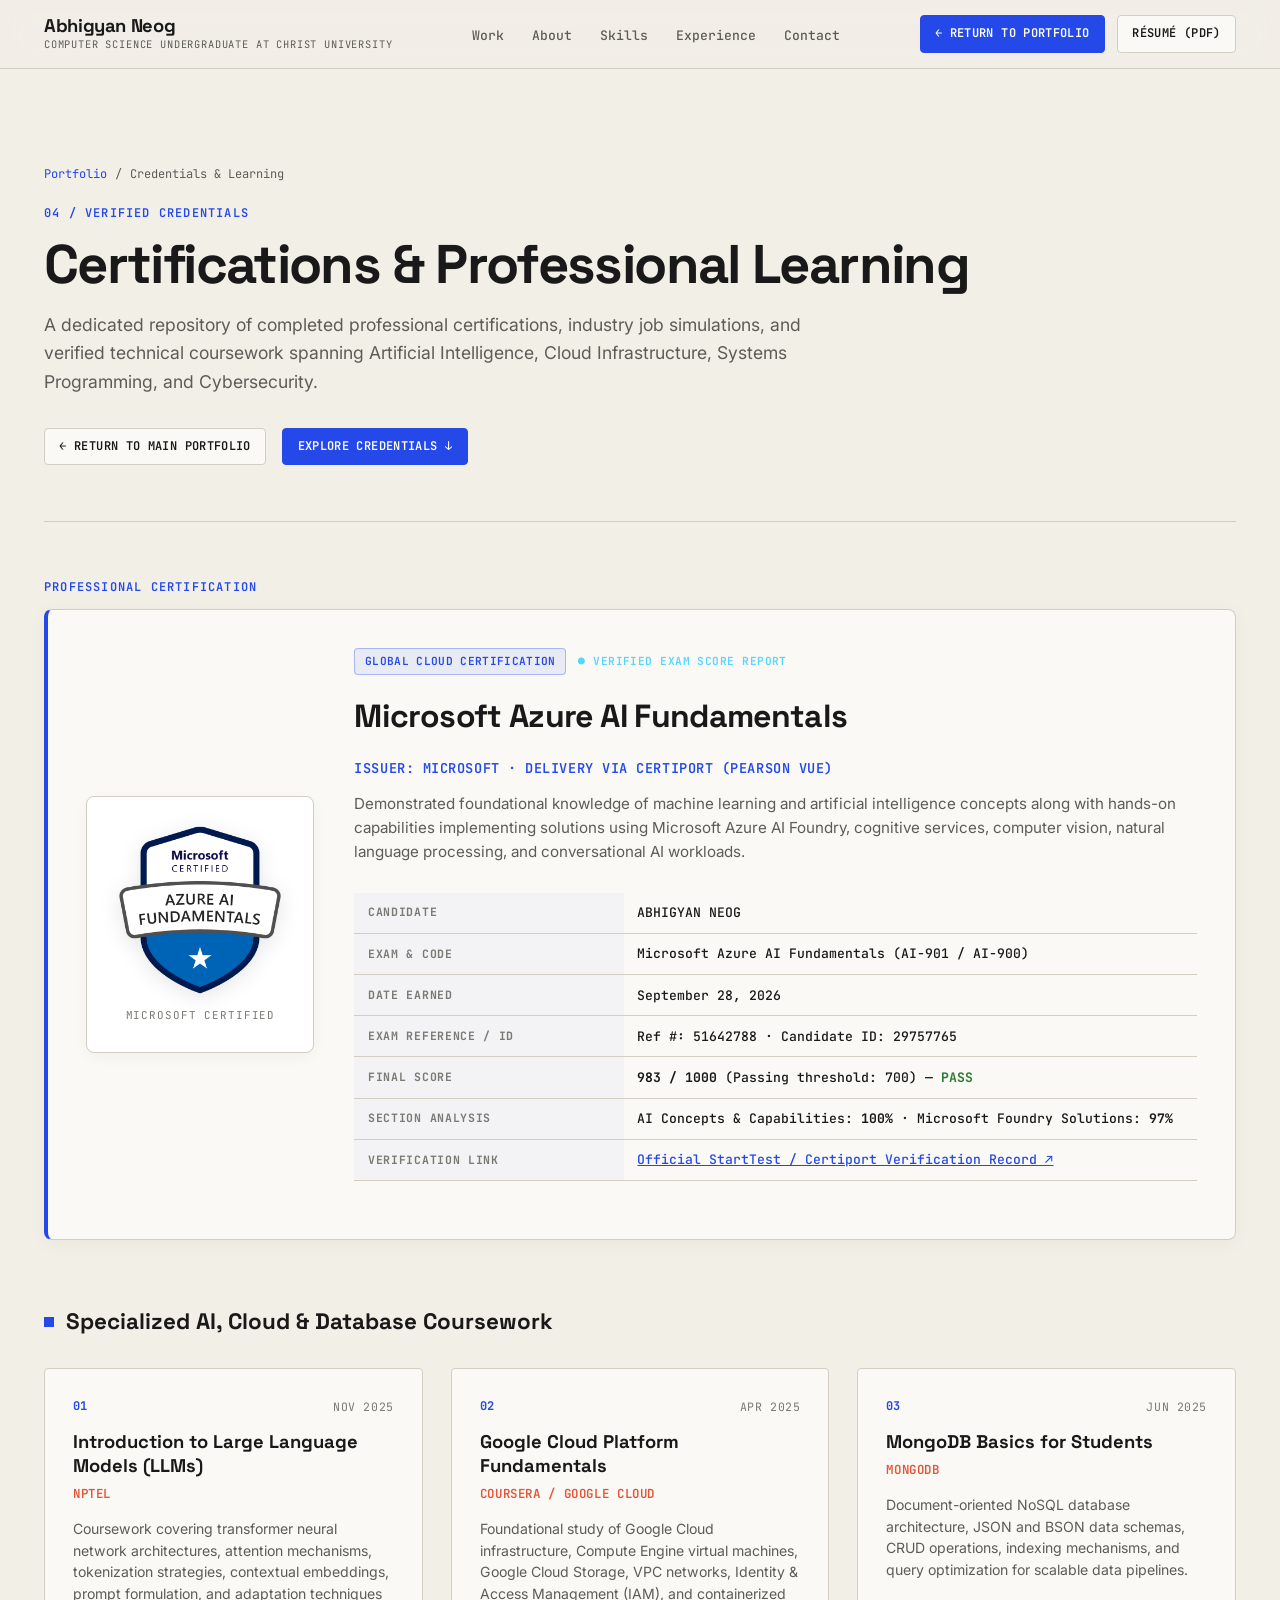
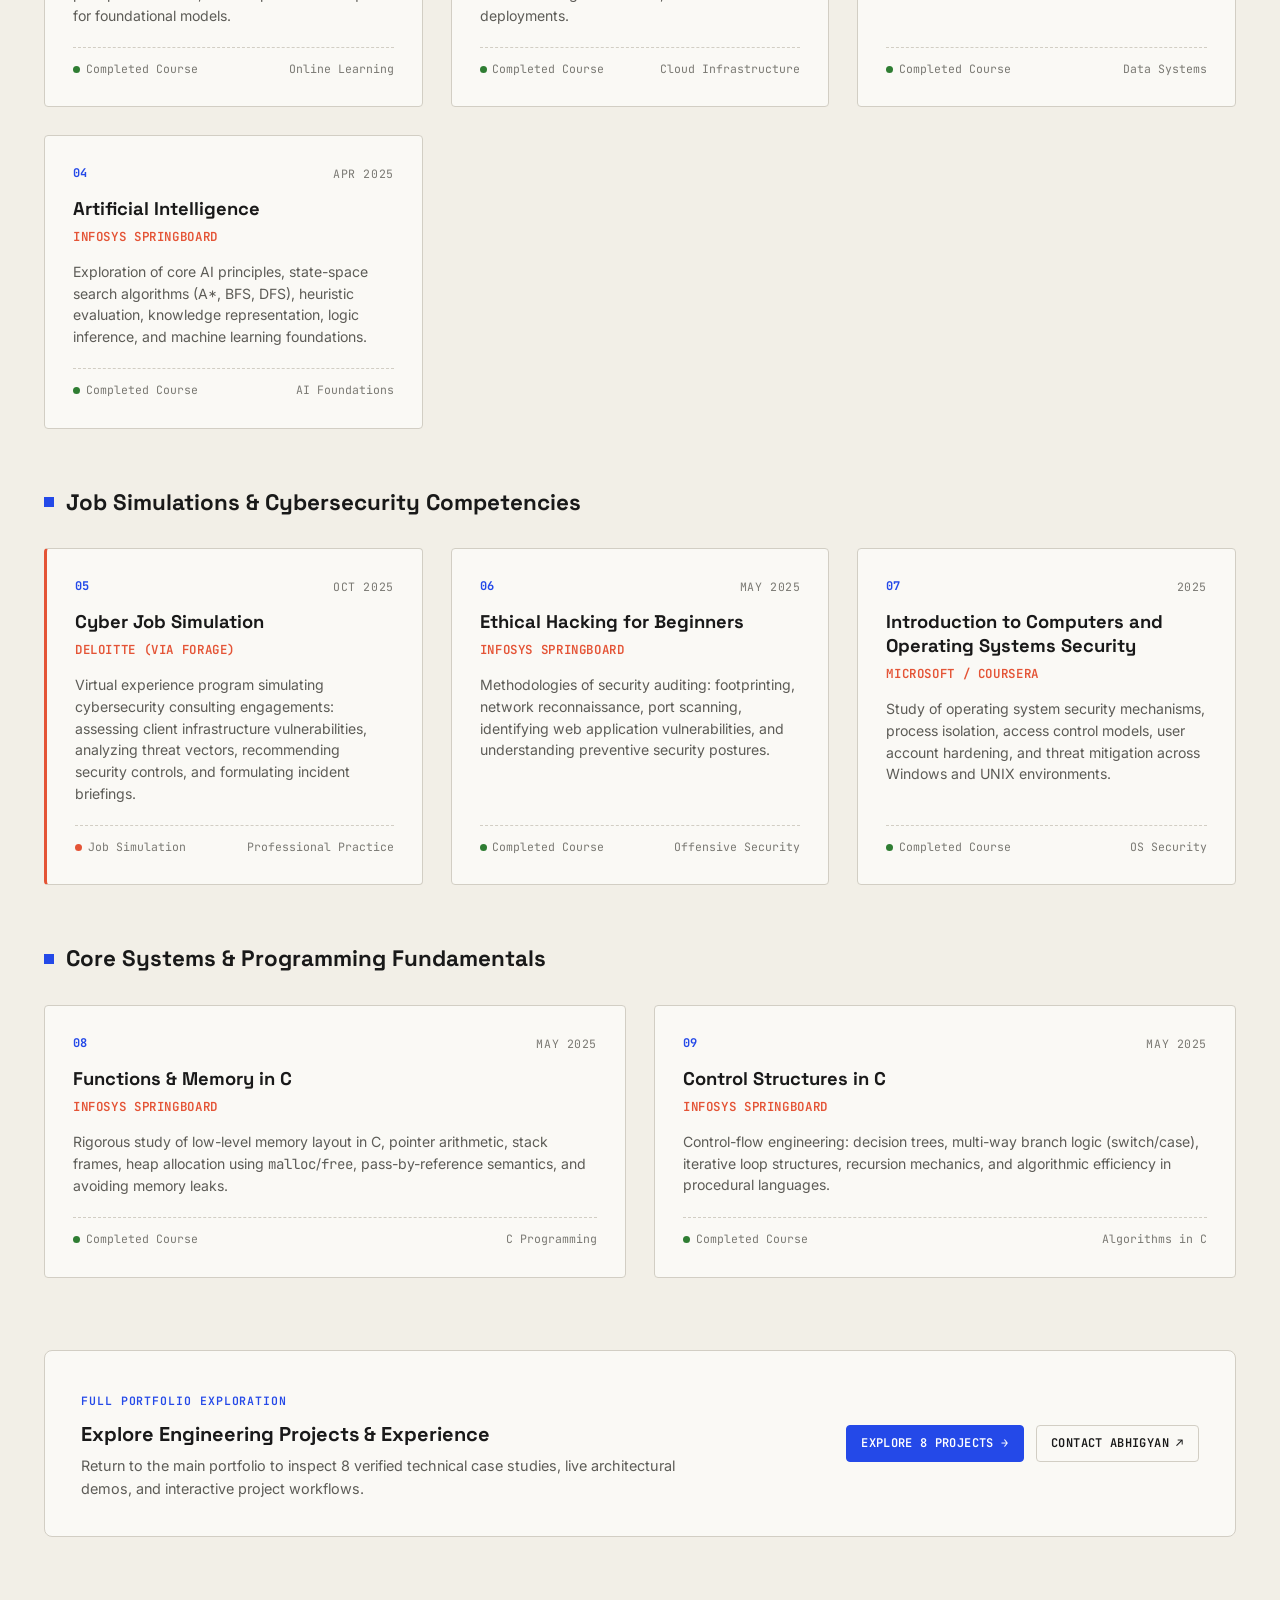
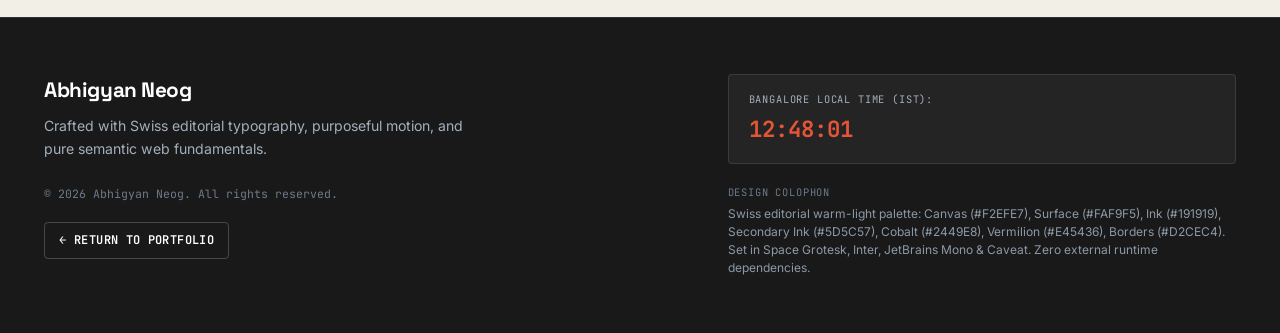
==== certifications.html @ c1cfad61 "feat(phase7): update Experience with Samsung Innovation Campus internship and add dedicated Certific" ====
<!DOCTYPE html>
<html lang="en">

<head>
  <meta charset="UTF-8">
  <meta name="viewport" content="width=device-width, initial-scale=1.0">
  <title>Certifications &amp; Professional Learning — Abhigyan Neog</title>
  <meta name="description"
    content="Verified professional certifications, industry job simulations, and completed technical coursework in AI, Cloud, Systems Programming, and Cybersecurity by Abhigyan Neog.">

  <!-- Favicon -->
  <link rel="icon" type="image/svg+xml"
    href="data:image/svg+xml,%3Csvg xmlns='http://www.w3.org/2000/svg' viewBox='0 0 32 32'%3E%3Crect width='32' height='32' rx='4' fill='%232449E8'/%3E%3Ctext x='16' y='21' font-family='sans-serif' font-size='14' font-weight='700' fill='%23F2EFE7' text-anchor='middle'%3EAN%3C/text%3E%3C/svg%3E">

  <!-- Google Fonts Preconnect -->
  <link rel="preconnect" href="https://fonts.googleapis.com">
  <link rel="preconnect" href="https://fonts.gstatic.com" crossorigin>
  <link
    href="https://fonts.googleapis.com/css2?family=Caveat:wght@500;700&family=Hanken+Grotesk:ital,wght@0,300..900;1,300..900&family=Inter:wght@300;400;500;600;700&family=JetBrains+Mono:wght@400;500;600;700&family=Newsreader:ital,opsz,wght@0,6..72,300..800;1,6..72,300..800&family=Space+Grotesk:wght@400;500;600;700&display=swap"
    rel="stylesheet">

  <!-- Portfolio Stylesheet -->
  <link rel="stylesheet" href="styles.css">

  <style>
    /* Dedicated Certifications Page Custom Swiss Editorial Styles */
    .cert-page-main {
      padding-top: 6rem;
      padding-bottom: 5rem;
    }

    .cert-hero-section {
      padding-bottom: 3.5rem;
      border-bottom: 1px solid var(--border-hairline);
      margin-bottom: 3.5rem;
    }

    .cert-breadcrumb {
      display: flex;
      align-items: center;
      gap: 0.5rem;
      font-family: var(--font-mono);
      font-size: 0.75rem;
      color: var(--color-text-muted);
      margin-bottom: 1.25rem;
    }

    .cert-breadcrumb a {
      color: var(--color-cobalt);
      text-decoration: none;
      transition: color var(--transition-fast);
    }

    .cert-breadcrumb a:hover {
      text-decoration: underline;
    }

    .cert-hero-title {
      font-family: var(--font-display);
      font-size: clamp(2.2rem, 4.5vw, 3.4rem);
      font-weight: 700;
      letter-spacing: -0.03em;
      line-height: 1.1;
      color: var(--color-text-main);
      margin-bottom: 1rem;
    }

    .cert-hero-sub {
      font-size: 1.1rem;
      color: var(--color-text-muted);
      max-width: 780px;
      line-height: 1.6;
      margin-bottom: 2rem;
    }

    .cert-hero-actions {
      display: flex;
      align-items: center;
      gap: 1rem;
      flex-wrap: wrap;
    }

    /* Featured Azure AI Certification Card */
    .cert-featured-card {
      background-color: var(--color-surface);
      border: 1px solid var(--border-strong);
      border-left: 4px solid var(--color-cobalt);
      border-radius: var(--radius-md);
      padding: clamp(1.75rem, 3vw, 2.75rem);
      margin-bottom: 4rem;
      box-shadow: 0 4px 20px rgba(0, 0, 0, 0.04);
      transition: transform var(--transition-smooth), box-shadow var(--transition-smooth);
    }

    .cert-featured-card:hover {
      transform: translateY(-2px);
      box-shadow: 0 10px 30px rgba(36, 73, 232, 0.08);
    }

    .cert-featured-grid {
      display: grid;
      grid-template-columns: auto 1fr;
      gap: 2.5rem;
      align-items: center;
    }

    @media (max-width: 820px) {
      .cert-featured-grid {
        grid-template-columns: 1fr;
        gap: 1.75rem;
        text-align: left;
      }
    }

    .cert-badge-frame {
      display: flex;
      flex-direction: column;
      align-items: center;
      justify-content: center;
      background: #FFFFFF;
      border: 1px solid var(--border-hairline);
      padding: 1.75rem;
      border-radius: var(--radius-md);
      box-shadow: 0 4px 14px rgba(0, 0, 0, 0.04);
    }

    .cert-badge-img {
      width: 170px;
      height: 170px;
      object-fit: contain;
      filter: drop-shadow(0 4px 10px rgba(0, 0, 0, 0.1));
    }

    .cert-badge-caption {
      font-family: var(--font-mono);
      font-size: 0.68rem;
      text-transform: uppercase;
      letter-spacing: 0.08em;
      color: var(--color-text-light);
      margin-top: 0.75rem;
    }

    .cert-featured-body {
      display: flex;
      flex-direction: column;
      gap: 0.75rem;
    }

    .cert-featured-tag-row {
      display: flex;
      align-items: center;
      gap: 0.75rem;
      flex-wrap: wrap;
    }

    .cert-featured-title {
      font-family: var(--font-display);
      font-size: clamp(1.5rem, 2.5vw, 2.1rem);
      font-weight: 700;
      color: var(--color-text-main);
      letter-spacing: -0.02em;
      margin: 0.25rem 0;
    }

    .cert-featured-issuer {
      font-family: var(--font-mono);
      font-size: 0.85rem;
      color: var(--color-cobalt);
      font-weight: 600;
      text-transform: uppercase;
      letter-spacing: 0.04em;
    }

    .cert-featured-desc {
      font-size: 0.95rem;
      color: var(--color-text-muted);
      line-height: 1.6;
    }

    .cert-metrics-table {
      width: 100%;
      border-collapse: collapse;
      margin-top: 1rem;
      margin-bottom: 1.25rem;
      font-size: 0.82rem;
    }

    .cert-metrics-table th,
    .cert-metrics-table td {
      padding: 0.6rem 0.85rem;
      text-align: left;
      border-bottom: 1px solid var(--border-hairline);
    }

    .cert-metrics-table th {
      font-family: var(--font-mono);
      font-size: 0.72rem;
      text-transform: uppercase;
      letter-spacing: 0.06em;
      color: var(--color-text-light);
      background: rgba(36, 73, 232, 0.03);
      width: 32%;
    }

    .cert-metrics-table td {
      font-family: var(--font-mono);
      color: var(--color-text-main);
      font-weight: 500;
    }

    /* Course Cards Grid */
    .cert-category-heading {
      margin-top: 3.5rem;
      margin-bottom: 1.75rem;
    }

    .cert-cat-title {
      font-family: var(--font-display);
      font-size: 1.4rem;
      font-weight: 700;
      color: var(--color-text-main);
      display: flex;
      align-items: center;
      gap: 0.75rem;
    }

    .cert-cat-title::before {
      content: '';
      display: inline-block;
      width: 10px;
      height: 10px;
      background: var(--color-cobalt);
    }

    .cert-cards-grid {
      display: grid;
      grid-template-columns: repeat(auto-fit, minmax(320px, 1fr));
      gap: 1.75rem;
    }

    .cert-item-card {
      background-color: var(--color-surface);
      border: 1px solid var(--border-hairline);
      border-radius: var(--radius-sm);
      padding: 1.75rem;
      display: flex;
      flex-direction: column;
      justify-content: space-between;
      transition: transform var(--transition-fast), border-color var(--transition-fast), box-shadow var(--transition-fast);
    }

    .cert-item-card:hover {
      transform: translateY(-2px);
      border-color: var(--border-strong);
      box-shadow: 0 6px 18px rgba(0, 0, 0, 0.05);
    }

    .cert-item-meta {
      display: flex;
      align-items: center;
      justify-content: space-between;
      margin-bottom: 0.85rem;
    }

    .cert-item-num {
      font-family: var(--font-mono);
      font-size: 0.75rem;
      font-weight: 700;
      color: var(--color-cobalt);
    }

    .cert-item-date {
      font-family: var(--font-mono);
      font-size: 0.72rem;
      color: var(--color-text-light);
      text-transform: uppercase;
      letter-spacing: 0.05em;
    }

    .cert-item-title {
      font-family: var(--font-display);
      font-size: 1.15rem;
      font-weight: 700;
      color: var(--color-text-main);
      line-height: 1.3;
      margin-bottom: 0.4rem;
    }

    .cert-item-issuer {
      font-family: var(--font-mono);
      font-size: 0.78rem;
      color: var(--color-vermilion);
      font-weight: 600;
      text-transform: uppercase;
      letter-spacing: 0.05em;
      margin-bottom: 0.85rem;
    }

    .cert-item-desc {
      font-size: 0.88rem;
      color: var(--color-text-muted);
      line-height: 1.55;
      margin-bottom: 1.25rem;
    }

    .cert-item-footer {
      border-top: 1px dashed var(--border-hairline);
      padding-top: 0.75rem;
      display: flex;
      align-items: center;
      justify-content: space-between;
      font-family: var(--font-mono);
      font-size: 0.72rem;
      color: var(--color-text-light);
    }

    .cert-status-dot {
      display: inline-block;
      width: 7px;
      height: 7px;
      border-radius: 50%;
      background-color: #2E7D32;
      margin-right: 0.35rem;
    }

    .cert-return-banner {
      background-color: var(--color-surface);
      border: 1px solid var(--border-strong);
      padding: 2.25rem;
      margin-top: 4.5rem;
      border-radius: var(--radius-md);
      display: flex;
      align-items: center;
      justify-content: space-between;
      flex-wrap: wrap;
      gap: 1.5rem;
    }
  </style>
</head>

<body>
  <!-- Header -->
  <header class="site-header" id="header">
    <div class="header-inner container">
      <a href="index.html#hero" class="brandmark magnetic-target" aria-label="Abhigyan Neog Home">
        <span class="brand-name">Abhigyan Neog</span>
        <span class="brand-role">Computer Science undergraduate at CHRIST University</span>
      </a>

      <!-- Desktop Nav -->
      <nav class="main-nav" id="main-nav" aria-label="Certifications Navigation">
        <ul class="nav-list">
          <li><a href="index.html#projects" class="nav-link magnetic-target">Work</a></li>
          <li><a href="index.html#about" class="nav-link magnetic-target">About</a></li>
          <li><a href="index.html#skills" class="nav-link magnetic-target">Skills</a></li>
          <li><a href="index.html#experience" class="nav-link magnetic-target">Experience</a></li>
          <li><a href="index.html#contact" class="nav-link magnetic-target">Contact</a></li>
        </ul>
      </nav>

      <!-- Action Buttons -->
      <div class="header-actions">
        <a href="index.html" class="btn btn-primary btn-sm magnetic-target">
          ← Return to Portfolio
        </a>
        <a href="assets/resume/Abhigyan_Neog_Resume.pdf" class="btn btn-secondary btn-sm magnetic-target"
          download="Abhigyan_Neog_Resume.pdf" target="_blank" rel="noopener noreferrer">
          Résumé (PDF)
        </a>
        <button class="mobile-toggle" id="mobile-toggle" aria-expanded="false" aria-controls="mobile-menu"
          aria-label="Toggle navigation menu">
          <span class="hamburger-bar"></span>
          <span class="hamburger-bar"></span>
        </button>
      </div>
    </div>
  </header>

  <!-- Mobile Drawer Menu -->
  <div class="mobile-menu" id="mobile-menu" aria-hidden="true">
    <div class="mobile-menu-inner">
      <ul class="mobile-nav-list">
        <li><a href="index.html#projects" class="mobile-link">Work</a></li>
        <li><a href="index.html#about" class="mobile-link">About</a></li>
        <li><a href="index.html#skills" class="mobile-link">Skills</a></li>
        <li><a href="index.html#experience" class="mobile-link">Experience</a></li>
        <li><a href="index.html#contact" class="mobile-link">Contact</a></li>
      </ul>
      <div class="mobile-menu-footer">
        <a href="index.html" class="btn btn-secondary btn-block" style="margin-bottom: 0.75rem;">← Return to Main Portfolio</a>
        <a href="assets/resume/Abhigyan_Neog_Resume.pdf" class="btn btn-primary btn-block"
          download="Abhigyan_Neog_Resume.pdf">Download Résumé</a>
      </div>
    </div>
  </div>

  <main id="main-content" class="cert-page-main">
    <div class="container">

      <!-- Breadcrumb & Page Heading -->
      <div class="cert-hero-section">
        <div class="cert-breadcrumb">
          <a href="index.html">Portfolio</a>
          <span>/</span>
          <span>Credentials &amp; Learning</span>
        </div>

        <div class="section-num-tag" style="margin-bottom: 0.75rem;">04 / VERIFIED CREDENTIALS</div>
        <h1 class="cert-hero-title">Certifications &amp; Professional Learning</h1>
        <p class="cert-hero-sub">
          A dedicated repository of completed professional certifications, industry job simulations, and verified
          technical coursework spanning Artificial Intelligence, Cloud Infrastructure, Systems Programming, and Cybersecurity.
        </p>

        <div class="cert-hero-actions">
          <a href="index.html" class="btn btn-secondary btn-sm magnetic-target">
            <span>← Return to Main Portfolio</span>
          </a>
          <a href="#professional-certifications" class="btn btn-primary btn-sm magnetic-target">
            <span>Explore Credentials ↓</span>
          </a>
        </div>
      </div>

      <!-- FEATURED: Microsoft Azure AI Fundamentals -->
      <section id="professional-certifications">
        <div class="section-num-tag" style="margin-bottom: 0.75rem;">PROFESSIONAL CERTIFICATION</div>
        <div class="cert-featured-card">
          <div class="cert-featured-grid">
            <div class="cert-badge-frame">
              <img src="assets/images/ms_azure_badge.png"
                alt="Microsoft Certified: Azure AI Fundamentals official certification badge"
                class="cert-badge-img" />
              <span class="cert-badge-caption">Microsoft Certified</span>
            </div>

            <div class="cert-featured-body">
              <div class="cert-featured-tag-row">
                <span class="project-badge badge-cobalt">GLOBAL CLOUD CERTIFICATION</span>
                <span class="project-status status-verified">● VERIFIED EXAM SCORE REPORT</span>
              </div>

              <h2 class="cert-featured-title">Microsoft Azure AI Fundamentals</h2>
              <div class="cert-featured-issuer">Issuer: Microsoft · Delivery via Certiport (Pearson VUE)</div>

              <p class="cert-featured-desc">
                Demonstrated foundational knowledge of machine learning and artificial intelligence concepts along with
                hands-on capabilities implementing solutions using Microsoft Azure AI Foundry, cognitive services, computer vision,
                natural language processing, and conversational AI workloads.
              </p>

              <table class="cert-metrics-table">
                <tbody>
                  <tr>
                    <th>Candidate</th>
                    <td>ABHIGYAN NEOG</td>
                  </tr>
                  <tr>
                    <th>Exam &amp; Code</th>
                    <td>Microsoft Azure AI Fundamentals (AI-901 / AI-900)</td>
                  </tr>
                  <tr>
                    <th>Date Earned</th>
                    <td>September 28, 2026</td>
                  </tr>
                  <tr>
                    <th>Exam Reference / ID</th>
                    <td>Ref #: 51642788 · Candidate ID: 29757765</td>
                  </tr>
                  <tr>
                    <th>Final Score</th>
                    <td><strong>983 / 1000</strong> (Passing threshold: 700) — <span style="color: #2E7D32; font-weight: 700;">PASS</span></td>
                  </tr>
                  <tr>
                    <th>Section Analysis</th>
                    <td>AI Concepts &amp; Capabilities: <strong>100%</strong> · Microsoft Foundry Solutions: <strong>97%</strong></td>
                  </tr>
                  <tr>
                    <th>Verification Link</th>
                    <td>
                      <a href="https://www.starttest.com/ITDVersions/24.2.0.0/ITDStart.aspx?SVC=eac7aa93-7b41-41b6-bbcd-73a47b834284&programid=208&Json=1"
                        target="_blank" rel="noopener noreferrer" style="color: var(--color-cobalt); text-decoration: underline;">
                        Official StartTest / Certiport Verification Record ↗
                      </a>
                    </td>
                  </tr>
                </tbody>
              </table>
            </div>
          </div>
        </div>
      </section>

      <!-- SECTION 2: SPECIALIZED COURSES & ADVANCED LEARNING -->
      <section id="specialized-courses">
        <div class="cert-category-heading">
          <h3 class="cert-cat-title">Specialized AI, Cloud &amp; Database Coursework</h3>
        </div>

        <div class="cert-cards-grid">
          <!-- 1. NPTEL LLMs -->
          <div class="cert-item-card">
            <div>
              <div class="cert-item-meta">
                <span class="cert-item-num">01</span>
                <span class="cert-item-date">NOV 2025</span>
              </div>
              <h4 class="cert-item-title">Introduction to Large Language Models (LLMs)</h4>
              <div class="cert-item-issuer">NPTEL</div>
              <p class="cert-item-desc">
                Coursework covering transformer neural network architectures, attention mechanisms, tokenization strategies,
                contextual embeddings, prompt formulation, and adaptation techniques for foundational models.
              </p>
            </div>
            <div class="cert-item-footer">
              <span><span class="cert-status-dot"></span>Completed Course</span>
              <span>Online Learning</span>
            </div>
          </div>

          <!-- 2. Google Cloud Platform Fundamentals -->
          <div class="cert-item-card">
            <div>
              <div class="cert-item-meta">
                <span class="cert-item-num">02</span>
                <span class="cert-item-date">APR 2025</span>
              </div>
              <h4 class="cert-item-title">Google Cloud Platform Fundamentals</h4>
              <div class="cert-item-issuer">Coursera / Google Cloud</div>
              <p class="cert-item-desc">
                Foundational study of Google Cloud infrastructure, Compute Engine virtual machines, Google Cloud Storage,
                VPC networks, Identity &amp; Access Management (IAM), and containerized deployments.
              </p>
            </div>
            <div class="cert-item-footer">
              <span><span class="cert-status-dot"></span>Completed Course</span>
              <span>Cloud Infrastructure</span>
            </div>
          </div>

          <!-- 3. MongoDB Basics for Students -->
          <div class="cert-item-card">
            <div>
              <div class="cert-item-meta">
                <span class="cert-item-num">03</span>
                <span class="cert-item-date">JUN 2025</span>
              </div>
              <h4 class="cert-item-title">MongoDB Basics for Students</h4>
              <div class="cert-item-issuer">MongoDB</div>
              <p class="cert-item-desc">
                Document-oriented NoSQL database architecture, JSON and BSON data schemas, CRUD operations, indexing
                mechanisms, and query optimization for scalable data pipelines.
              </p>
            </div>
            <div class="cert-item-footer">
              <span><span class="cert-status-dot"></span>Completed Course</span>
              <span>Data Systems</span>
            </div>
          </div>

          <!-- 4. Artificial Intelligence -->
          <div class="cert-item-card">
            <div>
              <div class="cert-item-meta">
                <span class="cert-item-num">04</span>
                <span class="cert-item-date">APR 2025</span>
              </div>
              <h4 class="cert-item-title">Artificial Intelligence</h4>
              <div class="cert-item-issuer">Infosys Springboard</div>
              <p class="cert-item-desc">
                Exploration of core AI principles, state-space search algorithms (A*, BFS, DFS), heuristic evaluation,
                knowledge representation, logic inference, and machine learning foundations.
              </p>
            </div>
            <div class="cert-item-footer">
              <span><span class="cert-status-dot"></span>Completed Course</span>
              <span>AI Foundations</span>
            </div>
          </div>
        </div>
      </section>

      <!-- SECTION 3: JOB SIMULATIONS & CYBERSECURITY -->
      <section id="security-simulations">
        <div class="cert-category-heading">
          <h3 class="cert-cat-title">Job Simulations &amp; Cybersecurity Competencies</h3>
        </div>

        <div class="cert-cards-grid">
          <!-- 5. Deloitte Cyber Job Simulation -->
          <div class="cert-item-card" style="border-left: 3px solid var(--color-vermilion);">
            <div>
              <div class="cert-item-meta">
                <span class="cert-item-num">05</span>
                <span class="cert-item-date">OCT 2025</span>
              </div>
              <h4 class="cert-item-title">Cyber Job Simulation</h4>
              <div class="cert-item-issuer">Deloitte (via Forage)</div>
              <p class="cert-item-desc">
                Virtual experience program simulating cybersecurity consulting engagements: assessing client infrastructure
                vulnerabilities, analyzing threat vectors, recommending security controls, and formulating incident briefings.
              </p>
            </div>
            <div class="cert-item-footer">
              <span><span class="cert-status-dot" style="background-color: var(--color-vermilion);"></span>Job Simulation</span>
              <span>Professional Practice</span>
            </div>
          </div>

          <!-- 6. Ethical Hacking for Beginners -->
          <div class="cert-item-card">
            <div>
              <div class="cert-item-meta">
                <span class="cert-item-num">06</span>
                <span class="cert-item-date">MAY 2025</span>
              </div>
              <h4 class="cert-item-title">Ethical Hacking for Beginners</h4>
              <div class="cert-item-issuer">Infosys Springboard</div>
              <p class="cert-item-desc">
                Methodologies of security auditing: footprinting, network reconnaissance, port scanning, identifying web
                application vulnerabilities, and understanding preventive security postures.
              </p>
            </div>
            <div class="cert-item-footer">
              <span><span class="cert-status-dot"></span>Completed Course</span>
              <span>Offensive Security</span>
            </div>
          </div>

          <!-- 7. Introduction to Computers and OS Security -->
          <div class="cert-item-card">
            <div>
              <div class="cert-item-meta">
                <span class="cert-item-num">07</span>
                <span class="cert-item-date">2025</span>
              </div>
              <h4 class="cert-item-title">Introduction to Computers and Operating Systems Security</h4>
              <div class="cert-item-issuer">Microsoft / Coursera</div>
              <p class="cert-item-desc">
                Study of operating system security mechanisms, process isolation, access control models, user account
                hardening, and threat mitigation across Windows and UNIX environments.
              </p>
            </div>
            <div class="cert-item-footer">
              <span><span class="cert-status-dot"></span>Completed Course</span>
              <span>OS Security</span>
            </div>
          </div>
        </div>
      </section>

      <!-- SECTION 4: CORE PROGRAMMING & COMPUTER SCIENCE -->
      <section id="programming-languages">
        <div class="cert-category-heading">
          <h3 class="cert-cat-title">Core Systems &amp; Programming Fundamentals</h3>
        </div>

        <div class="cert-cards-grid">
          <!-- 8. Functions & Memory in C -->
          <div class="cert-item-card">
            <div>
              <div class="cert-item-meta">
                <span class="cert-item-num">08</span>
                <span class="cert-item-date">MAY 2025</span>
              </div>
              <h4 class="cert-item-title">Functions &amp; Memory in C</h4>
              <div class="cert-item-issuer">Infosys Springboard</div>
              <p class="cert-item-desc">
                Rigorous study of low-level memory layout in C, pointer arithmetic, stack frames, heap allocation
                using <code>malloc</code>/<code>free</code>, pass-by-reference semantics, and avoiding memory leaks.
              </p>
            </div>
            <div class="cert-item-footer">
              <span><span class="cert-status-dot"></span>Completed Course</span>
              <span>C Programming</span>
            </div>
          </div>

          <!-- 9. Control Structures in C -->
          <div class="cert-item-card">
            <div>
              <div class="cert-item-meta">
                <span class="cert-item-num">09</span>
                <span class="cert-item-date">MAY 2025</span>
              </div>
              <h4 class="cert-item-title">Control Structures in C</h4>
              <div class="cert-item-issuer">Infosys Springboard</div>
              <p class="cert-item-desc">
                Control-flow engineering: decision trees, multi-way branch logic (switch/case), iterative loop structures,
                recursion mechanics, and algorithmic efficiency in procedural languages.
              </p>
            </div>
            <div class="cert-item-footer">
              <span><span class="cert-status-dot"></span>Completed Course</span>
              <span>Algorithms in C</span>
            </div>
          </div>
        </div>
      </section>

      <!-- Return to Main Portfolio Banner -->
      <div class="cert-return-banner">
        <div>
          <span style="font-family: var(--font-mono); font-size: 0.72rem; letter-spacing: 0.08em; text-transform: uppercase; color: var(--color-cobalt); font-weight: 600;">Full Portfolio Exploration</span>
          <h3 style="font-family: var(--font-display); font-size: 1.25rem; font-weight: 700; margin: 0.35rem 0 0.25rem; color: var(--color-text-main);">
            Explore Engineering Projects &amp; Experience
          </h3>
          <p style="font-size: 0.9rem; color: var(--color-text-muted); margin: 0; max-width: 620px;">
            Return to the main portfolio to inspect 8 verified technical case studies, live architectural demos, and interactive project workflows.
          </p>
        </div>
        <div style="display: flex; gap: 0.75rem; flex-wrap: wrap;">
          <a href="index.html#projects" class="btn btn-primary btn-sm magnetic-target">
            Explore 8 Projects →
          </a>
          <a href="index.html#contact" class="btn btn-secondary btn-sm magnetic-target">
            Contact Abhigyan ↗
          </a>
        </div>
      </div>

    </div>
  </main>

  <!-- Editorial Footer -->
  <footer class="site-footer">
    <div class="container footer-inner">
      <div class="footer-col-brand">
        <span class="footer-name">Abhigyan Neog</span>
        <p class="footer-tagline">Crafted with Swiss editorial typography, purposeful motion, and pure semantic web fundamentals.</p>
        <span class="footer-copy">© 2026 Abhigyan Neog. All rights reserved.</span>
        <div class="footer-actions-row" style="margin-top: 1rem;">
          <a href="index.html" class="btn btn-secondary btn-sm" style="color: #FFFFFF; border-color: rgba(255,255,255,0.2); background: transparent;">
            ← Return to Portfolio
          </a>
        </div>
      </div>

      <div class="footer-col-telemetry">
        <div class="clock-wrap">
          <span class="clock-label">BANGALORE LOCAL TIME (IST):</span>
          <span class="clock-val" id="live-bangalore-clock">--:--:--</span>
        </div>
        <div class="colophon-wrap">
          <span class="colophon-title">DESIGN COLOPHON</span>
          <p class="colophon-text">Swiss editorial warm-light palette: Canvas (#F2EFE7), Surface (#FAF9F5), Ink
            (#191919), Secondary Ink (#5D5C57), Cobalt (#2449E8), Vermilion (#E45436), Borders (#D2CEC4). Set in Space
            Grotesk, Inter, JetBrains Mono &amp; Caveat. Zero external runtime dependencies.</p>
        </div>
      </div>
    </div>
  </footer>

  <script>
    // Header shadow on scroll
    const header = document.getElementById('header');
    window.addEventListener('scroll', () => {
      if (window.scrollY > 20) {
        header.classList.add('scrolled');
      } else {
        header.classList.remove('scrolled');
      }
    }, { passive: true });

    // Mobile menu toggle
    const mobileToggle = document.getElementById('mobile-toggle');
    const mobileMenu = document.getElementById('mobile-menu');
    if (mobileToggle && mobileMenu) {
      mobileToggle.addEventListener('click', () => {
        const expanded = mobileToggle.getAttribute('aria-expanded') === 'true';
        mobileToggle.setAttribute('aria-expanded', String(!expanded));
        mobileMenu.classList.toggle('active');
        mobileMenu.setAttribute('aria-hidden', String(expanded));
        document.body.style.overflow = expanded ? '' : 'hidden';
      });

      mobileMenu.querySelectorAll('.mobile-link').forEach(link => {
        link.addEventListener('click', () => {
          mobileToggle.setAttribute('aria-expanded', 'false');
          mobileMenu.classList.remove('active');
          mobileMenu.setAttribute('aria-hidden', 'true');
          document.body.style.overflow = '';
        });
      });
    }

    // Live Bangalore Clock
    function updateBangaloreClock() {
      const clockEl = document.getElementById('live-bangalore-clock');
      if (!clockEl) return;
      try {
        const now = new Date();
        const options = { timeZone: 'Asia/Kolkata', hour: '2-digit', minute: '2-digit', second: '2-digit', hour12: false };
        clockEl.textContent = new Intl.DateTimeFormat([], options).format(now);
      } catch {
        clockEl.textContent = '--:--:--';
      }
    }
    updateBangaloreClock();
    setInterval(updateBangaloreClock, 1000);
  </script>
</body>

</html>
---- styles.css ----
/* ==========================================================================
   ABHIGYAN NEOG — EDITORIAL PORTFOLIO STYLESHEET
   Aesthetic: Experimental Motion Meets Premium Light Editorial Product Studio
   Colors: Warm Ivory (#0B1020), Deep Charcoal (#202A35), Electric Cobalt (#4169FF),
           Coral (#FF765B), Citrus Green (#55D6FF).
   Fonts: Space Grotesk (Headings) + Inter (Body) + JetBrains Mono (Code/Meta)
   ========================================================================== */

/* --------------------------------------------------------------------------
   1. CSS CUSTOM PROPERTIES / DESIGN SYSTEM TOKENS
   -------------------------------------------------------------------------- */
:root {
  /* Swiss Editorial Warm-Light Design System (Phase 15.3 Default & Sole Experience) */
  --color-bg: #F2EFE7;            /* Main background - Warm paper canvas */
  --color-surface: #FAF9F5;       /* Content surface - Cards & containers */
  --color-surface-pure: #FFFFFF;  /* Elevated crisp white */
  --color-surface-elevated: #FAF9F5; /* Header & drawer elevated surface */
  --color-text-main: #191919;     /* Deep Ink - High-contrast editorial display */
  --color-text-muted: #5D5C57;    /* Slate/Muted Ink - Refined readable body */
  --color-text-light: #7A7973;    /* Subtle metadata & tags */
  
  /* Brand Accents */
  --color-cobalt: #2449E8;        /* Restrained Cobalt interactive accent */
  --color-cobalt-hover: #1A37B8;  /* Deep Cobalt hover state */
  --color-cobalt-subtle: rgba(36, 73, 232, 0.08);
  --color-cobalt-glow: rgba(36, 73, 232, 0.22);
  --color-vermilion: #E45436;     /* Restrained Vermilion accent */
  --color-vermilion-subtle: rgba(228, 84, 54, 0.08);
  --color-coral: #E45436;         /* Aligned with Vermilion */
  --color-coral-subtle: rgba(228, 84, 54, 0.08);
  --color-cyan: #2449E8;          /* Refined to Cobalt */
  --color-cyan-glow: rgba(36, 73, 232, 0.2);
  --color-violet: #605DEC;
  --color-citrus: #E45436;
  --color-citrus-dark: #191919;
  
  /* Structural Hairlines & Borders */
  --border-hairline: #D2CEC4;
  --border-strong: #D2CEC4;
  --border-focus: #2449E8;

  /* Typography */
  --font-serif-editorial: 'Newsreader', Georgia, serif;
  --font-grotesk-swiss: 'Hanken Grotesk', -apple-system, BlinkMacSystemFont, sans-serif;
  --font-display: 'Space Grotesk', -apple-system, BlinkMacSystemFont, sans-serif;
  --font-body: 'Inter', -apple-system, BlinkMacSystemFont, sans-serif;
  --font-mono: 'JetBrains Mono', 'Fira Code', monospace;
  --font-handwritten: 'Caveat', cursive, var(--font-mono);

  /* Layout Spacing */
  --container-max: 1240px;
  --section-pad-y: 6.5rem;
  --section-pad-x: 1.5rem;
  --radius-sm: 4px;
  --radius-md: 8px;
  --radius-lg: 12px;

  /* Transitions */
  --transition-fast: 150ms cubic-bezier(0.16, 1, 0.3, 1);
  --transition-smooth: 280ms cubic-bezier(0.16, 1, 0.3, 1);
  --transition-drawer: 380ms cubic-bezier(0.16, 1, 0.3, 1);
}

/* --------------------------------------------------------------------------
   2. GLOBAL RESET & BASE STYLES
   -------------------------------------------------------------------------- */
*, *::before, *::after {
  box-sizing: border-box;
  margin: 0;
  padding: 0;
}

html {
  font-size: 16px;
  scroll-behavior: smooth;
  scroll-padding-top: 5.5rem;
  -webkit-text-size-adjust: 100%;
}

body {
  background-color: var(--color-bg);
  color: var(--color-text-main);
  font-family: var(--font-body);
  font-weight: 400;
  line-height: 1.6;
  text-rendering: optimizeLegibility;
  -webkit-font-smoothing: antialiased;
  -moz-osx-font-smoothing: grayscale;
  overflow-x: hidden;
  position: relative;
}

/* Standard Native Cursor Styling */
a, button, [role="button"], input, select, textarea {
  cursor: pointer;
}

img, video {
  max-width: 100%;
  height: auto;
  display: block;
}

a {
  color: inherit;
  text-decoration: none;
  transition: color var(--transition-fast);
}

button, input, textarea, select {
  font: inherit;
  color: inherit;
}

code, pre {
  font-family: var(--font-mono);
}

/* Bespoke Handwritten Editorial Annotations */
.editorial-note {
  font-family: var(--font-handwritten);
  font-size: 1.25rem;
  color: var(--color-cyan);
  font-weight: 600;
  letter-spacing: 0.02em;
  display: inline-block;
  transform: rotate(-2deg);
  text-shadow: 0 0 10px rgba(85, 214, 255, 0.35);
  line-height: 1.2;
}

.hero-annotation-wrap {
  margin-top: 0.6rem;
  margin-bottom: 1.25rem;
}

.project-editorial-note {
  margin-top: 0.75rem;
  margin-bottom: 0.5rem;
}

::selection {
  background-color: var(--color-citrus);
  color: var(--color-citrus-dark);
}

.container {
  width: 100%;
  max-width: var(--container-max);
  margin-left: auto;
  margin-right: auto;
  padding-left: var(--section-pad-x);
  padding-right: var(--section-pad-x);
}

/* Top Scroll Progress Bar */
.scroll-progress-bar {
  position: fixed;
  top: 0;
  left: 0;
  height: 3px;
  width: 0%;
  background: var(--color-cobalt);
  z-index: 1000;
  transition: width 0.08s ease-out;
}

/* --------------------------------------------------------------------------
   3. HEADER & NAVIGATION
   -------------------------------------------------------------------------- */

/* --------------------------------------------------------------------------
   4. HEADER & NAVIGATION
   -------------------------------------------------------------------------- */
.site-header {
  position: sticky;
  top: 0;
  background-color: rgba(242, 239, 231, 0.94);
  backdrop-filter: blur(12px);
  -webkit-backdrop-filter: blur(12px);
  border-bottom: 1px solid var(--border-hairline);
  z-index: 100;
  transition: all var(--transition-fast);
}

.site-header.scrolled {
  box-shadow: 0 4px 20px rgba(25, 25, 25, 0.06);
}

.header-inner {
  display: flex;
  align-items: center;
  justify-content: space-between;
  height: 4.25rem;
}

.brandmark {
  display: flex;
  flex-direction: column;
}

.brand-name {
  font-family: var(--font-display);
  font-weight: 700;
  font-size: 1.15rem;
  letter-spacing: -0.02em;
  color: var(--color-text-main);
  line-height: 1.1;
}

.brand-role {
  font-family: var(--font-mono);
  font-size: 0.65rem;
  color: var(--color-text-muted);
  letter-spacing: 0.08em;
  text-transform: uppercase;
}

.main-nav {
  display: flex;
  align-items: center;
  position: relative;
}

.nav-indicator-pill {
  position: absolute;
  bottom: 0px;
  height: 2px;
  background-color: var(--color-cobalt);
  border-radius: 2px;
  pointer-events: none;
  opacity: 0;
  transition: left 0.35s cubic-bezier(0.16, 1, 0.3, 1),
              width 0.35s cubic-bezier(0.16, 1, 0.3, 1),
              opacity 0.25s ease;
  z-index: 2;
}

.nav-list {
  display: flex;
  align-items: center;
  gap: 1.75rem;
  list-style: none;
}

.nav-link {
  font-family: var(--font-mono);
  font-size: 0.82rem;
  font-weight: 500;
  color: var(--color-text-muted);
  padding: 0.35rem 0;
  position: relative;
  transition: color var(--transition-fast);
}

.nav-num {
  font-size: 0.68rem;
  color: var(--color-cobalt);
  margin-right: 0.2rem;
}

.nav-link:hover {
  color: var(--color-text-main);
}

.nav-link::after {
  content: '';
  position: absolute;
  bottom: 0;
  left: 0;
  width: 0%;
  height: 2px;
  background-color: var(--color-cobalt);
  transition: width var(--transition-smooth);
}

.nav-link:hover::after {
  width: 100%;
}

.nav-link:active {
  transform: scale(0.98);
}

.nav-link:focus-visible {
  outline: 2px solid var(--color-cobalt);
  outline-offset: 4px;
  color: var(--color-text-main);
}

.header-actions {
  display: flex;
  align-items: center;
  gap: 0.75rem;
}

.mobile-toggle {
  display: none;
  background: none;
  border: 1px solid var(--border-strong);
  border-radius: var(--radius-sm);
  padding: 0.5rem;
  cursor: pointer;
  flex-direction: column;
  gap: 4px;
  transition: transform 0.15s ease, border-color 0.2s ease;
}

.mobile-toggle:active {
  transform: scale(0.95);
}

.mobile-toggle:focus-visible {
  outline: 2px solid var(--color-cobalt);
  outline-offset: 2px;
}

.hamburger-bar {
  width: 18px;
  height: 2px;
  background-color: var(--color-text-main);
  transition: transform var(--transition-fast);
}

/* --------------------------------------------------------------------------
   5. BUTTONS & SHARED UI ELEMENTS
   -------------------------------------------------------------------------- */
.btn {
  display: inline-flex;
  align-items: center;
  justify-content: center;
  gap: 0.5rem;
  font-family: var(--font-mono);
  font-size: 0.85rem;
  font-weight: 600;
  text-transform: uppercase;
  letter-spacing: 0.03em;
  padding: 0.75rem 1.4rem;
  border-radius: var(--radius-sm);
  cursor: pointer;
  transition: all var(--transition-smooth);
  border: 1px solid transparent;
  position: relative;
  overflow: hidden;
}

.btn::after {
  content: '';
  position: absolute;
  top: -50%;
  left: -70%;
  width: 45%;
  height: 200%;
  background: linear-gradient(to right, rgba(255, 255, 255, 0) 0%, rgba(255, 255, 255, 0.3) 50%, rgba(255, 255, 255, 0) 100%);
  transform: rotate(25deg);
  pointer-events: none;
}

.btn:hover::after {
  left: 140%;
  transition: left 0.75s cubic-bezier(0.16, 1, 0.3, 1);
}

.btn:active {
  transform: translateY(0) scale(0.97);
}

.btn:focus-visible {
  outline: 2px solid var(--color-cobalt);
  outline-offset: 3px;
}

.btn > * {
  position: relative;
  z-index: 1;
  transition: transform 0.2s cubic-bezier(0.16, 1, 0.3, 1);
}

.btn-sm {
  padding: 0.5rem 0.9rem;
  font-size: 0.75rem;
}

.btn-primary {
  background-color: var(--color-cobalt);
  color: #FFFFFF;
  border-color: var(--color-cobalt);
}

.btn-primary:hover {
  background-color: var(--color-cobalt-hover);
  border-color: var(--color-cobalt-hover);
  transform: translateY(-2px);
  box-shadow: 0 6px 18px rgba(36, 73, 232, 0.25);
}

.btn-primary:active {
  transform: translateY(0) scale(0.97);
  box-shadow: 0 2px 8px rgba(36, 73, 232, 0.2);
}

.btn-secondary {
  background-color: var(--color-surface);
  color: var(--color-text-main);
  border-color: var(--border-strong);
}

.btn-secondary:hover {
  background-color: #FFFFFF;
  border-color: var(--color-text-main);
  transform: translateY(-2px);
  box-shadow: 0 4px 14px rgba(65, 105, 255, 0.15);
}

.btn-secondary:active {
  transform: translateY(0) scale(0.97);
}

.btn-outline {
  background-color: transparent;
  color: var(--color-cobalt);
  border-color: var(--color-cobalt);
}

.btn-outline:hover {
  background-color: var(--color-cobalt-subtle);
  transform: translateY(-2px);
}

.btn-outline:active {
  transform: translateY(0) scale(0.97);
}

.btn-ghost {
  background-color: transparent;
  color: var(--color-text-muted);
  border-color: transparent;
}

.btn-ghost:hover {
  color: var(--color-text-main);
  background-color: rgba(0, 0, 0, 0.3);
}

.btn-block {
  width: 100%;
}

.btn-icon {
  flex-shrink: 0;
}

/* --------------------------------------------------------------------------
   6. HERO SECTION, KINETIC TYPOGRAPHY & AMBIENT COMPOSITION
   -------------------------------------------------------------------------- */
.section-hero {
  padding-top: 4rem;
  padding-bottom: 2.25rem;
  border-bottom: 1px solid var(--border-hairline);
  position: relative;
  overflow: hidden;
}

/* Ambient Studio Floating Elements */
.hero-ambient-elements {
  position: absolute;
  inset: 0;
  overflow: hidden;
  pointer-events: none;
  z-index: 0;
}

.ambient-orb {
  position: absolute;
  border-radius: 50%;
  filter: blur(80px);
  opacity: 0.16;
  will-change: transform;
}

.orb-cobalt {
  width: 480px;
  height: 480px;
  background: radial-gradient(circle, var(--color-cobalt) 0%, transparent 70%);
  top: -120px;
  right: 2%;
  animation: orb-drift-1 20s infinite alternate ease-in-out;
}

.orb-citrus {
  width: 380px;
  height: 380px;
  background: radial-gradient(circle, var(--color-citrus) 0%, transparent 70%);
  bottom: -80px;
  left: -80px;
  animation: orb-drift-2 24s infinite alternate ease-in-out;
}

@keyframes orb-drift-1 {
  0% { transform: translate(0, 0) scale(1); }
  100% { transform: translate(-45px, 40px) scale(1.08); }
}

@keyframes orb-drift-2 {
  0% { transform: translate(0, 0) scale(1); }
  100% { transform: translate(55px, -35px) scale(1.12); }
}

/* Rotating Precision Wireframe Gyroscope / Astrolabe */
.floating-gyro {
  position: absolute;
  top: 14%;
  right: 3%;
  opacity: 0.38;
  transform-style: preserve-3d;
  animation: gyro-float 12s infinite ease-in-out alternate;
  pointer-events: none;
}

.gyro-svg {
  stroke: var(--color-cobalt);
  fill: none;
  stroke-width: 1.2;
}

.gyro-ring.ring-outer {
  stroke: var(--color-text-main);
  stroke-dasharray: 4 5;
  animation: rotate-clockwise 45s linear infinite;
  transform-origin: 90px 90px;
}

.gyro-ring.ring-mid {
  stroke: var(--color-cobalt);
  opacity: 0.7;
}

.gyro-ring.ring-ellipse-a {
  stroke: var(--color-cobalt);
  animation: rotate-counter 26s linear infinite;
  transform-origin: 90px 90px;
}

.gyro-ring.ring-ellipse-b {
  stroke: var(--color-coral);
  opacity: 0.65;
  animation: rotate-clockwise 32s linear infinite;
  transform-origin: 90px 90px;
}

.gyro-core {
  fill: var(--color-cobalt);
}

.gyro-tick {
  stroke: var(--color-text-main);
  stroke-width: 1.5;
}

@keyframes rotate-clockwise {
  from { transform: rotate(0deg); }
  to { transform: rotate(360deg); }
}

@keyframes rotate-counter {
  from { transform: rotate(0deg); }
  to { transform: rotate(-360deg); }
}

@keyframes gyro-float {
  0% { transform: translateY(0px) rotate(0deg); }
  100% { transform: translateY(18px) rotate(8deg); }
}

/* Technical HUD Floating Badge */
.floating-hud {
  position: absolute;
  bottom: 12%;
  left: 3.5%;
  display: inline-flex;
  align-items: center;
  gap: 0.6rem;
  font-family: var(--font-mono);
  font-size: 0.7rem;
  color: var(--color-text-muted);
  background-color: rgba(16, 23, 42, 0.85);
  backdrop-filter: blur(8px);
  -webkit-backdrop-filter: blur(8px);
  border: 1px solid var(--border-hairline);
  padding: 0.35rem 0.75rem;
  border-radius: var(--radius-sm);
  letter-spacing: 0.05em;
  animation: hud-drift 8s infinite ease-in-out alternate;
  pointer-events: none;
}

.hud-crosshair {
  color: var(--color-cobalt);
  font-weight: 700;
}

.hud-sep {
  color: var(--border-strong);
}

.hud-fps {
  color: #55D6FF;
  background-color: rgba(85, 214, 255, 0.14);
  padding: 0.1rem 0.4rem;
  border-radius: 2px;
  font-size: 0.65rem;
  font-weight: 600;
}

@keyframes hud-drift {
  0% { transform: translateY(0); }
  100% { transform: translateY(-10px); }
}

.hero-container {
  position: relative;
  z-index: 1;
}

.hero-meta-strip {
  display: flex;
  align-items: center;
  gap: 1.25rem;
  flex-wrap: wrap;
  margin-bottom: 1.75rem;
  font-family: var(--font-mono);
  font-size: 0.75rem;
  letter-spacing: 0.06em;
  color: var(--color-text-muted);
}

.meta-tag {
  background-color: var(--color-surface);
  border: 1px solid var(--border-hairline);
  padding: 0.25rem 0.6rem;
  border-radius: var(--radius-sm);
}

.meta-tag.status-live {
  background-color: rgba(85, 214, 255, 0.14);
  color: #55D6FF;
  border-color: rgba(85, 214, 255, 0.35);
  font-weight: 600;
  display: inline-flex;
  align-items: center;
  gap: 0.35rem;
}

.meta-tag.status-live .dot {
  width: 6px;
  height: 6px;
  border-radius: 50%;
  background-color: #55D6FF;
}

.meta-tag.status-available {
  background-color: rgba(16, 185, 129, 0.12);
  color: #10B981;
  border-color: rgba(16, 185, 129, 0.35);
  font-weight: 600;
  display: inline-flex;
  align-items: center;
  gap: 0.4rem;
}

.meta-tag.status-available .dot {
  width: 6px;
  height: 6px;
  border-radius: 50%;
  background-color: #10B981;
  box-shadow: 0 0 8px rgba(16, 185, 129, 0.7);
  animation: pulse-avail-dot 2.2s infinite ease-in-out;
}

@keyframes pulse-avail-dot {
  0%, 100% { opacity: 1; transform: scale(1); }
  50% { opacity: 0.45; transform: scale(1.2); }
}

.hero-title {
  font-family: var(--font-display);
  font-size: clamp(2.1rem, 4.8vw, 4.2rem);
  font-weight: 700;
  line-height: 1.1;
  letter-spacing: -0.035em;
  color: var(--color-text-main);
  margin-bottom: 2.25rem;
  max-width: 1080px;
}

.hero-title-line {
  display: block;
}

.hero-title-line:nth-child(1) {
  overflow: hidden;
}

.hero-title-line:nth-child(1) .line-reveal {
  display: inline-flex;
  align-items: baseline;
  transform: translateY(115%);
  animation: line-slide-up 0.9s cubic-bezier(0.16, 1, 0.3, 1) 0.12s forwards;
  will-change: transform;
}

.hero-title-line.kinetic-line {
  display: block;
  overflow: visible;
  margin-top: 0.15em;
}

.hero-title-line.kinetic-line .line-reveal.kinetic-sentence {
  display: inline-flex;
  align-items: baseline;
  flex-wrap: wrap;
  column-gap: 0.85rem;
  row-gap: 0.35rem;
  transform: translateY(115%);
  animation: line-slide-up 0.9s cubic-bezier(0.16, 1, 0.3, 1) 0.28s forwards;
  will-change: transform;
  max-width: 100%;
}

@keyframes line-slide-up {
  to { transform: translateY(0%); }
}

.kinetic-wrapper {
  position: relative;
  display: inline-block;
  height: 1.25em;
  min-width: max-content;
  overflow: hidden;
  vertical-align: bottom;
  perspective: 600px;
  transform-style: preserve-3d;
  transition: width 0.38s cubic-bezier(0.16, 1, 0.3, 1);
  box-sizing: content-box;
}

.kinetic-word {
  position: absolute;
  left: 0;
  top: 0;
  white-space: nowrap;
  width: max-content;
  color: var(--color-cobalt);
  opacity: 0;
  transform: translateY(120%) rotateX(-70deg);
  transition: transform 0.65s cubic-bezier(0.16, 1, 0.3, 1), opacity 0.5s ease;
  will-change: transform, opacity;
  text-decoration: underline;
  text-decoration-color: var(--color-citrus);
  text-underline-offset: 8px;
  text-decoration-thickness: 5px;
  transform-origin: center bottom;
  pointer-events: none;
}

.kinetic-word.active {
  opacity: 1;
  transform: translateY(0) rotateX(0deg);
  pointer-events: auto;
}

.kinetic-word.exit-up {
  opacity: 0;
  transform: translateY(-120%) rotateX(70deg);
  transform-origin: center top;
  pointer-events: none;
}

.hero-title-rest {
  display: inline-block;
  white-space: nowrap;
  color: var(--color-text-main);
}

.hero-grid {
  display: grid;
  grid-template-columns: 1.15fr 1fr;
  gap: 3.5rem;
  align-items: start;
}

.hero-lead {
  font-size: 1.15rem;
  line-height: 1.7;
  color: var(--color-text-muted);
  margin-bottom: 2rem;
  max-width: 620px;
}

.hero-actions {
  display: flex;
  align-items: center;
  gap: 1rem;
  flex-wrap: wrap;
}

/* ==========================================================================
   FEATURED ARCHITECTURE SPOTLIGHT CARD (Replaces Synthetic Telemetry Box)
   ========================================================================== */
.hero-col-featured {
  display: flex;
  flex-direction: column;
  width: 100%;
}

.hero-project-spotlight {
  background: linear-gradient(135deg, rgba(16, 23, 42, 0.9), rgba(11, 16, 32, 0.96));
  border: 1px solid var(--border-strong);
  border-radius: var(--radius-md);
  padding: 1.5rem;
  box-shadow: 0 12px 36px rgba(0, 0, 0, 0.45);
  position: relative;
  transition: transform 0.35s cubic-bezier(0.16, 1, 0.3, 1), border-color 0.3s ease, box-shadow 0.35s ease;
  overflow: hidden;
}

.hero-project-spotlight:hover {
  transform: translateY(-3px);
  border-color: rgba(85, 214, 255, 0.45);
  box-shadow: 0 16px 42px rgba(65, 105, 255, 0.2);
}

.spotlight-header {
  display: flex;
  align-items: center;
  justify-content: space-between;
  margin-bottom: 1.15rem;
  padding-bottom: 0.75rem;
  border-bottom: 1px solid var(--border-hairline);
  flex-wrap: wrap;
  gap: 0.5rem;
}

.spotlight-label-group {
  display: flex;
  align-items: center;
  gap: 0.6rem;
  flex-wrap: wrap;
}

.spotlight-badge {
  font-family: var(--font-mono);
  font-size: 0.7rem;
  font-weight: 700;
  letter-spacing: 0.06em;
  color: var(--color-cyan, #55D6FF);
  background: rgba(85, 214, 255, 0.12);
  border: 1px solid rgba(85, 214, 255, 0.25);
  padding: 0.2rem 0.55rem;
  border-radius: var(--radius-sm);
}

.spotlight-provenance {
  font-family: var(--font-mono);
  font-size: 0.68rem;
  font-weight: 600;
  letter-spacing: 0.04em;
  color: var(--color-citrus, #FFB800);
  background: rgba(255, 184, 0, 0.1);
  border: 1px solid rgba(255, 184, 0, 0.25);
  padding: 0.2rem 0.55rem;
  border-radius: var(--radius-sm);
}

.spotlight-track {
  font-family: var(--font-mono);
  font-size: 0.68rem;
  color: var(--color-text-muted);
  letter-spacing: 0.05em;
}

.spotlight-preview-media {
  position: relative;
  width: 100%;
  aspect-ratio: 16 / 9;
  border-radius: var(--radius-sm);
  overflow: hidden;
  border: 1px solid var(--border-hairline);
  background: #070B16;
  margin-bottom: 1.15rem;
}

.spotlight-img {
  width: 100%;
  height: 100%;
  object-fit: cover;
  display: block;
  transition: transform 0.6s cubic-bezier(0.16, 1, 0.3, 1);
}

.hero-project-spotlight:hover .spotlight-img {
  transform: scale(1.03);
}

.spotlight-media-overlay {
  position: absolute;
  bottom: 0;
  left: 0;
  right: 0;
  padding: 0.5rem 0.85rem;
  background: linear-gradient(0deg, rgba(7, 11, 22, 0.95) 0%, rgba(7, 11, 22, 0.65) 60%, transparent 100%);
  display: flex;
  justify-content: space-between;
  align-items: center;
  font-family: var(--font-mono);
  font-size: 0.65rem;
  flex-wrap: wrap;
  gap: 0.4rem;
}

.overlay-tag {
  color: var(--color-coral, #FF765B);
  font-weight: 600;
}

.overlay-stack {
  color: var(--color-text-muted);
}

.spotlight-body {
  display: flex;
  flex-direction: column;
}

.spotlight-title {
  font-family: var(--font-display);
  font-size: 1.25rem;
  font-weight: 700;
  color: var(--color-text-main);
  margin-bottom: 0.5rem;
  line-height: 1.25;
}

.spotlight-description {
  font-size: 0.875rem;
  line-height: 1.6;
  color: var(--color-text-muted);
  margin-bottom: 1.15rem;
}

.spotlight-specs {
  display: grid;
  grid-template-columns: 1fr 1fr;
  gap: 0.85rem;
  background: var(--color-surface-pure, rgba(16, 23, 42, 0.6));
  border: 1px solid var(--border-hairline);
  border-radius: var(--radius-sm);
  padding: 0.85rem;
  margin-bottom: 1.25rem;
}

.spec-item {
  display: flex;
  flex-direction: column;
  gap: 0.25rem;
}

.spec-label {
  font-family: var(--font-mono);
  font-size: 0.65rem;
  font-weight: 600;
  letter-spacing: 0.05em;
  color: var(--color-text-light, #94A3B8);
}

.spec-val {
  font-family: var(--font-body);
  font-size: 0.78rem;
  font-weight: 600;
  color: var(--color-text-main);
  line-height: 1.35;
}

.spotlight-actions {
  display: flex;
  align-items: center;
  gap: 0.85rem;
  flex-wrap: wrap;
}

/* Hero Scroll Cue */
.hero-scroll-cue {
  margin-top: 2.5rem;
  display: flex;
  justify-content: center;
}

.scroll-cue-link {
  display: inline-flex;
  align-items: center;
  gap: 0.75rem;
  font-family: var(--font-mono);
  font-size: 0.72rem;
  font-weight: 600;
  letter-spacing: 0.08em;
  color: var(--color-text-muted);
  transition: color 0.2s ease, transform 0.2s ease;
}

.scroll-cue-link:hover {
  color: var(--color-cobalt);
  transform: translateY(2px);
}

.cue-mouse {
  width: 18px;
  height: 28px;
  border: 2px solid var(--color-text-main);
  border-radius: 10px;
  position: relative;
  display: flex;
  justify-content: center;
}

.cue-wheel {
  width: 3px;
  height: 6px;
  background-color: var(--color-cobalt);
  border-radius: 2px;
  position: absolute;
  top: 4px;
  animation: scroll-wheel 1.8s infinite ease-in-out;
}

.cue-arrow-stream {
  color: var(--color-cobalt);
  display: inline-flex;
  animation: bounce-down 1.8s infinite ease-in-out;
}

@keyframes bounce-down {
  0%, 100% { transform: translateY(0); }
  50% { transform: translateY(4px); }
}

@keyframes scroll-wheel {
  0% { opacity: 1; transform: translateY(0); }
  65% { opacity: 0; transform: translateY(9px); }
  100% { opacity: 0; transform: translateY(0); }
}

/* --------------------------------------------------------------------------
   7. SCROLL REVEAL ANIMATIONS
   -------------------------------------------------------------------------- */
[data-reveal] {
  opacity: 0;
  transform: translateY(28px);
  transition: opacity 0.75s cubic-bezier(0.16, 1, 0.3, 1),
              transform 0.75s cubic-bezier(0.16, 1, 0.3, 1);
  will-change: opacity, transform;
}

[data-reveal].revealed {
  opacity: 1;
  transform: translateY(0);
}

/* --------------------------------------------------------------------------
   8. SECTION HEADINGS (EDITORIAL STYLE)
   -------------------------------------------------------------------------- */
.section-heading-editorial {
  margin-bottom: 3.5rem;
}

/* Editorial Divider Hairline */
.editorial-divider {
  width: 100%;
  height: 1px;
  background: linear-gradient(90deg, var(--color-cobalt) 0%, var(--border-hairline) 55%, transparent 100%);
  margin-bottom: 2.25rem;
  transform: scaleX(0);
  transform-origin: left center;
  transition: transform 1.1s cubic-bezier(0.16, 1, 0.3, 1);
  will-change: transform;
}

.editorial-divider.drawn {
  transform: scaleX(1);
}

.section-num-tag {
  font-family: var(--font-mono);
  font-size: 0.75rem;
  font-weight: 600;
  letter-spacing: 0.1em;
  color: var(--color-cobalt);
  text-transform: uppercase;
  margin-bottom: 0.5rem;
}

.section-title {
  font-family: var(--font-display);
  font-size: clamp(2rem, 3.5vw, 3rem);
  font-weight: 700;
  letter-spacing: -0.025em;
  line-height: 1.15;
  color: var(--color-text-main);
  margin-bottom: 1rem;
}

.section-sub {
  font-size: 1.05rem;
  color: var(--color-text-muted);
  max-width: 680px;
  line-height: 1.6;
}

/* Project Filter Bar */
.project-filter-bar {
  display: flex;
  align-items: center;
  gap: 0.5rem;
  flex-wrap: wrap;
  margin-top: 1.75rem;
  padding-top: 1.25rem;
  border-top: 1px solid var(--border-hairline);
}

.filter-btn {
  background-color: var(--color-surface);
  border: 1px solid var(--border-strong);
  color: var(--color-text-muted);
  font-family: var(--font-mono);
  font-size: 0.75rem;
  font-weight: 500;
  padding: 0.4rem 0.85rem;
  border-radius: var(--radius-sm);
  cursor: pointer;
  transition: all var(--transition-fast);
}

.filter-btn:hover {
  background-color: #FFFFFF;
  color: var(--color-text-main);
  border-color: var(--color-text-main);
}

.filter-btn.active {
  background-color: var(--color-text-main);
  color: #FFFFFF;
  border-color: var(--color-text-main);
}

.filter-btn:active {
  transform: scale(0.97);
}

.filter-btn:focus-visible {
  outline: 2px solid var(--color-cobalt);
  outline-offset: 2px;
}

/* --------------------------------------------------------------------------
   9. PROJECT CARDS WITH 3D TILT PHYSICS
   -------------------------------------------------------------------------- */
.section-projects {
  padding-top: 3.25rem;
  padding-bottom: var(--section-pad-y);
  border-bottom: 1px solid var(--border-hairline);
  position: relative;
}

.editorial-divider {
  width: 100%;
  height: 1px;
  background: linear-gradient(90deg, transparent 0%, rgba(85, 214, 255, 0.5) 25%, rgba(65, 105, 255, 0.5) 75%, transparent 100%);
  margin-bottom: 2.25rem;
  transform: scaleX(0);
  transform-origin: left center;
  transition: transform 0.8s cubic-bezier(0.16, 1, 0.3, 1);
}

.editorial-divider.drawn {
  transform: scaleX(1);
}

.projects-list {
  display: flex;
  flex-direction: column;
  gap: 4rem;
}

.project-card {
  background-color: var(--color-surface);
  border: 1px solid var(--border-strong);
  border-radius: var(--radius-md);
  padding: 2.5rem;
  position: relative;
  transform-style: preserve-3d;
  perspective: 1200px;
  overflow: hidden;
  transition: transform 0.4s cubic-bezier(0.16, 1, 0.3, 1), box-shadow 0.4s ease, border-color 0.3s ease;
  will-change: transform;
}

.project-card:hover {
  border-color: rgba(36, 73, 232, 0.35);
  box-shadow: 0 16px 40px rgba(0, 0, 0, 0.5);
}

.project-bg-number {
  position: absolute;
  top: -1.2rem;
  right: 1.5rem;
  font-family: var(--font-display);
  font-size: clamp(6.5rem, 11vw, 11.5rem);
  font-weight: 800;
  line-height: 1;
  color: transparent;
  -webkit-text-stroke: 1.5px rgba(65, 105, 255, 0.15);
  pointer-events: none;
  user-select: none;
  z-index: 0;
  transition: -webkit-text-stroke 0.4s ease, transform 0.25s ease-out;
  will-change: transform;
}

.project-card:hover .project-bg-number {
  -webkit-text-stroke: 1.5px rgba(36, 73, 232, 0.22);
  transform: translateY(-4px) scale(1.02);
}

.project-card > * {
  position: relative;
  z-index: 1;
}

.project-card-header {
  display: flex;
  align-items: center;
  justify-content: space-between;
  margin-bottom: 1.75rem;
  padding-bottom: 1rem;
  border-bottom: 1px solid var(--border-hairline);
  flex-wrap: wrap;
  gap: 0.75rem;
}

.card-meta-left {
  display: flex;
  align-items: center;
  gap: 0.75rem;
  flex-wrap: wrap;
}

.project-index {
  font-family: var(--font-mono);
  font-size: 0.75rem;
  font-weight: 700;
  color: var(--color-text-muted);
}

.project-badge {
  font-family: var(--font-mono);
  font-size: 0.7rem;
  font-weight: 600;
  padding: 0.2rem 0.6rem;
  border-radius: var(--radius-sm);
  text-transform: uppercase;
  letter-spacing: 0.03em;
}

.badge-coral {
  background-color: var(--color-coral-subtle);
  color: #FF765B;
  border: 1px solid rgba(255, 118, 91, 0.4);
}

.badge-cobalt {
  background-color: var(--color-cobalt-subtle);
  color: var(--color-cobalt);
  border: 1px solid rgba(65, 105, 255, 0.4);
}

.badge-citrus {
  background-color: rgba(85, 214, 255, 0.14);
  color: #55D6FF;
  border: 1px solid rgba(85, 214, 255, 0.35);
}

.card-meta-right {
  display: flex;
  align-items: center;
  gap: 1rem;
}

.project-year {
  font-family: var(--font-mono);
  font-size: 0.75rem;
  color: var(--color-text-light);
}

.project-status {
  font-family: var(--font-mono);
  font-size: 0.7rem;
  font-weight: 600;
  letter-spacing: 0.04em;
  white-space: normal;
  word-break: break-word;
}

.status-verified {
  color: #55D6FF;
}

/* Card Grid Layout */
.project-card-grid {
  display: grid;
  grid-template-columns: 1.25fr 1fr;
  gap: 2.75rem;
  align-items: start;
  min-width: 0;
}

.project-card-info {
  min-width: 0;
}

.project-title {
  font-family: var(--font-display);
  font-size: 2.1rem;
  font-weight: 700;
  letter-spacing: -0.02em;
  color: var(--color-text-main);
  line-height: 1.15;
  margin-bottom: 0.35rem;
  word-break: break-word;
}

.project-subtitle {
  font-family: var(--font-body);
  font-size: 1rem;
  font-weight: 500;
  color: var(--color-cobalt);
  margin-bottom: 1.25rem;
  line-height: 1.4;
  overflow-wrap: break-word;
  word-break: break-word;
}

.project-description {
  font-size: 0.95rem;
  line-height: 1.65;
  color: var(--color-text-muted);
  margin-bottom: 1.5rem;
}

/* Highlights Box */
.project-highlights-box {
  background-color: var(--color-surface-pure);
  border: 1px solid var(--border-hairline);
  border-radius: var(--radius-sm);
  padding: 1.25rem;
  margin-bottom: 1.5rem;
}

.highlights-title {
  font-family: var(--font-mono);
  font-size: 0.7rem;
  font-weight: 700;
  letter-spacing: 0.08em;
  color: var(--color-text-main);
  margin-bottom: 0.75rem;
}

.highlights-list {
  list-style: none;
  display: flex;
  flex-direction: column;
  gap: 0.6rem;
}

.highlights-list li {
  font-size: 0.88rem;
  line-height: 1.5;
  color: var(--color-text-muted);
  position: relative;
  padding-left: 1.25rem;
}

.highlights-list li::before {
  content: '▪';
  position: absolute;
  left: 0;
  color: var(--color-cobalt);
  font-size: 1rem;
  line-height: 1;
}

.highlights-list strong {
  color: var(--color-text-main);
}

/* Individual Role Callout (for Campus Copilot) */
.individual-role-callout {
  background-color: rgba(65, 105, 255, 0.12);
  border-left: 3px solid #55D6FF;
  padding: 0.85rem 1.1rem;
  border-radius: 0 var(--radius-sm) var(--radius-sm) 0;
  margin-bottom: 1.5rem;
  display: flex;
  flex-direction: column;
  gap: 0.25rem;
}

.role-badge {
  font-family: var(--font-mono);
  font-size: 0.68rem;
  font-weight: 700;
  color: #55D6FF;
  letter-spacing: 0.05em;
}

.role-desc {
  font-size: 0.85rem;
  color: var(--color-text-main);
  line-height: 1.45;
}

/* Tags */
.project-tags {
  display: flex;
  flex-wrap: wrap;
  gap: 0.4rem;
  margin-bottom: 1.75rem;
}

.tag {
  background-color: var(--color-bg);
  border: 1px solid var(--border-strong);
  color: var(--color-text-main);
  font-family: var(--font-mono);
  font-size: 0.72rem;
  font-weight: 500;
  padding: 0.2rem 0.55rem;
  border-radius: var(--radius-sm);
  transition: transform 0.2s ease, border-color 0.2s ease;
}

.tag:hover {
  transform: translateY(-1px);
  border-color: var(--color-cobalt);
}

.project-actions {
  display: flex;
  align-items: center;
  gap: 0.85rem;
  flex-wrap: wrap;
}

/* Project Preview Frame with 3D Parallax */
/* Project Preview Frame with Restrained Editorial Elevate */
.preview-frame {
  background-color: var(--color-surface-pure);
  border: 1px solid #D2CEC4;
  border-radius: 2px;
  overflow: hidden;
  box-shadow: 0 4px 18px rgba(25, 25, 25, 0.04);
  transition: transform 0.28s cubic-bezier(0.16, 1, 0.3, 1), box-shadow 0.28s ease, border-color 0.28s ease;
}

.project-card:hover .preview-frame {
  transform: translateY(-3px);
  box-shadow: 0 10px 28px rgba(25, 25, 25, 0.08);
}

.preview-browser-bar {
  background-color: #F2EFE7;
  border-bottom: 1px solid #D2CEC4;
  padding: 0.5rem 0.85rem;
  display: flex;
  align-items: center;
  gap: 0.45rem;
}

.bar-dot {
  width: 8px;
  height: 8px;
  border-radius: 50%;
  display: inline-block;
  opacity: 0.85;
}

.bar-dot:nth-child(1) { background-color: #FF5F56; }
.bar-dot:nth-child(2) { background-color: #FFBD2E; }
.bar-dot:nth-child(3) { background-color: #27C93F; }

.preview-frame-title {
  font-family: var(--font-grotesk-swiss, 'Hanken Grotesk', sans-serif);
  font-size: 0.74rem;
  font-weight: 600;
  color: #191919;
  margin-left: 0.5rem;
  letter-spacing: 0.04em;
  white-space: nowrap;
  overflow: hidden;
  text-overflow: ellipsis;
}

.bar-url {
  font-family: var(--font-mono, monospace);
  font-size: 0.65rem;
  color: #5D5C57;
  margin-left: 0.4rem;
  white-space: nowrap;
  overflow: hidden;
  text-overflow: ellipsis;
}

.preview-media-container {
  position: relative;
  background-color: #F2EFE7;
  min-height: 220px;
  display: flex;
  align-items: center;
  justify-content: center;
  overflow: hidden;
}

.preview-img {
  width: 100%;
  height: auto;
  object-fit: cover;
  transition: transform 0.45s cubic-bezier(0.16, 1, 0.3, 1);
}

.preview-frame:hover .preview-img {
  transform: scale(1.035);
}

.preview-overlay-tag {
  position: absolute;
  top: 0.75rem;
  right: 0.75rem;
  background-color: rgba(32, 42, 53, 0.88);
  color: #FFFFFF;
  font-family: var(--font-mono);
  font-size: 0.65rem;
  font-weight: 600;
  padding: 0.2rem 0.55rem;
  border-radius: var(--radius-sm);
  letter-spacing: 0.04em;
  z-index: 2;
}

.preview-action-overlay {
  position: absolute;
  inset: 0;
  background: linear-gradient(to top, rgba(11, 16, 32, 0.95) 0%, rgba(11, 16, 32, 0.4) 55%, transparent 100%);
  display: flex;
  align-items: flex-end;
  justify-content: flex-start;
  padding: 1.15rem;
  opacity: 0;
  transform: translateY(8px);
  transition: opacity 0.32s ease, transform 0.32s cubic-bezier(0.16, 1, 0.3, 1);
  pointer-events: none;
  z-index: 3;
}

.preview-frame:hover .preview-action-overlay {
  opacity: 1;
  transform: translateY(0);
}

.action-pill {
  display: inline-flex;
  align-items: center;
  gap: 0.45rem;
  background-color: var(--color-surface-pure);
  color: var(--color-text-main);
  font-family: var(--font-mono);
  font-size: 0.7rem;
  font-weight: 700;
  letter-spacing: 0.06em;
  padding: 0.4rem 0.85rem;
  border-radius: 999px;
  box-shadow: 0 4px 16px rgba(0, 0, 0, 0.18);
  border: 1px solid var(--border-hairline);
}

.action-pill svg {
  color: var(--color-cobalt);
  transition: transform 0.2s ease;
}

.preview-frame:hover .action-pill svg {
  transform: translate(2px, -2px);
}

.preview-caption {
  padding: 0.65rem 0.85rem;
  font-family: var(--font-mono);
  font-size: 0.72rem;
  color: var(--color-text-light);
  line-height: 1.4;
  border-top: 1px solid var(--border-hairline);
  background-color: var(--color-surface-pure);
}

/* Split Preview (Log Analyzer) */
.split-preview {
  display: flex;
  flex-direction: column;
}

.preview-img-half {
  width: 100%;
  height: 130px;
  object-fit: cover;
  border-bottom: 1px solid var(--border-hairline);
  transition: transform 0.4s ease;
}

.preview-img-half:last-child {
  border-bottom: none;
}

.preview-frame:hover .preview-img-half {
  transform: scale(1.02);
}

/* Interactive Diagram Frame */
.interactive-diagram-container {
  padding: 1.5rem;
  background-color: var(--color-surface);
  display: flex;
  flex-direction: column;
  gap: 0.75rem;
}

.diagram-step {
  display: flex;
  align-items: center;
  gap: 1rem;
  background-color: var(--color-surface-pure);
  border: 1px solid var(--border-hairline);
  padding: 0.85rem 1rem;
  border-radius: var(--radius-sm);
  transition: transform 0.25s ease, border-color 0.25s ease;
}

.diagram-step:hover {
  transform: translateX(4px);
  border-color: var(--color-cobalt);
}

.diagram-step.highlight {
  border-color: var(--color-cobalt);
  background-color: var(--color-cobalt-subtle);
}

.step-num {
  font-family: var(--font-mono);
  font-size: 0.85rem;
  font-weight: 700;
  color: var(--color-cobalt);
  flex-shrink: 0;
}

.step-title {
  font-family: var(--font-display);
  font-size: 0.88rem;
  font-weight: 600;
  color: var(--color-text-main);
}

.step-desc {
  font-size: 0.75rem;
  color: var(--color-text-muted);
}

.diagram-arrow {
  text-align: center;
  color: var(--color-text-light);
  font-size: 0.85rem;
  line-height: 1;
}

/* ==========================================================================
   PHASE 8: ASYMMETRICAL EDITORIAL PROJECT SHOWCASES & INTERACTIVE PREVIEWS
   ========================================================================== */

/* Alternating Layout for Even Project Cards */
.project-card.layout-alt .project-card-grid {
  grid-template-columns: 1.15fr 1.25fr;
}

.project-card.layout-alt .project-card-info {
  order: 2;
}

.project-card.layout-alt .project-card-preview {
  order: 1;
}

@media (max-width: 1024px) {
  .project-card.layout-alt .project-card-grid {
    grid-template-columns: 1fr;
  }
  .project-card.layout-alt .project-card-info {
    order: 1;
  }
  .project-card.layout-alt .project-card-preview {
    order: 2;
  }
}

/* Interactive Tabs Bar (Shared by TRACE-X and Campus Copilot) */
.project-preview-tabs {
  display: flex;
  align-items: center;
  background-color: #F2EFE7;
  border-bottom: 1px solid #D2CEC4;
  padding: 0.4rem 0.65rem;
  gap: 0.45rem;
  overflow-x: auto;
  scrollbar-width: none;
}

.preview-tab-btn {
  background: #FFFFFF;
  border: 1px solid #D2CEC4;
  color: #5D5C57;
  font-family: var(--font-grotesk-swiss, 'Hanken Grotesk', sans-serif);
  font-size: 0.72rem;
  font-weight: 600;
  padding: 0.32rem 0.75rem;
  border-radius: 2px;
  cursor: pointer;
  white-space: nowrap;
  transition: all 0.2s cubic-bezier(0.16, 1, 0.3, 1);
  display: inline-flex;
  align-items: center;
  gap: 0.35rem;
}

.preview-tab-btn:hover {
  color: #191919;
  border-color: #191919;
  background: #F0EDE4;
}

.preview-tab-btn.active {
  color: #FFFFFF;
  background: #2449E8;
  border-color: #2449E8;
  box-shadow: 0 2px 8px rgba(36, 73, 232, 0.25);
}

.preview-tab-btn:active {
  transform: scale(0.97);
}

.preview-tab-btn:focus-visible {
  outline: 2px solid #2449E8;
  outline-offset: 2px;
}

.tab-dot {
  width: 5px;
  height: 5px;
  border-radius: 50%;
  background: currentColor;
}

/* Sub-panel Views */
.preview-view-panel {
  display: none;
  width: 100%;
}

.preview-view-panel.active {
  display: block;
  animation: fadeInPanel 0.28s ease-out;
}

@keyframes fadeInPanel {
  from { opacity: 0; transform: translateY(4px); }
  to { opacity: 1; transform: translateY(0); }
}

/* 1. TRACE-X Specialized Panels */
/* 1. TRACE-X Specialized Panels */
.tracex-mule-graph-wrap {
  padding: 1.5rem 1.25rem;
  background: #FAF9F5;
  width: 100%;
  min-height: 240px;
}

.mule-graph-header {
  display: flex;
  justify-content: space-between;
  align-items: center;
  margin-bottom: 1rem;
  font-family: var(--font-grotesk-swiss, 'Hanken Grotesk', sans-serif);
  font-size: 0.72rem;
  font-weight: 600;
  color: #5D5C57;
  letter-spacing: 0.05em;
}

.mule-graph-live-tag {
  color: #E45436;
  display: inline-flex;
  align-items: center;
  gap: 0.35rem;
  font-weight: 700;
}

.mule-nodes-flow {
  display: flex;
  align-items: center;
  justify-content: space-between;
  gap: 0.5rem;
  margin-bottom: 1.25rem;
}

.mule-node {
  background: #FFFFFF;
  border: 1px solid #D2CEC4;
  border-radius: 0;
  padding: 0.75rem 0.85rem;
  text-align: center;
  flex: 1;
}

.node-title {
  font-family: var(--font-grotesk-swiss, 'Hanken Grotesk', sans-serif);
  font-size: 0.65rem;
  font-weight: 600;
  color: #5D5C57;
  margin-bottom: 0.2rem;
  letter-spacing: 0.05em;
}

.node-val {
  font-family: var(--font-serif-editorial, 'Newsreader', Georgia, serif);
  font-size: 1rem;
  font-weight: 600;
  color: #191919;
}

.node-target {
  border-color: #E45436;
  background: rgba(228, 84, 54, 0.04);
}

.node-target .node-val {
  color: #E45436;
}

.mule-arrow-flow {
  color: #2449E8;
  font-family: var(--font-mono, monospace);
  font-size: 0.85rem;
  animation: pulseArrow 1.5s ease-in-out infinite alternate;
}

@keyframes pulseArrow {
  0% { transform: translateX(-2px); opacity: 0.5; }
  100% { transform: translateX(2px); opacity: 1; }
}

.mule-telemetry-strip {
  display: flex;
  justify-content: space-between;
  font-family: var(--font-grotesk-swiss, 'Hanken Grotesk', sans-serif);
  font-size: 0.7rem;
  font-weight: 600;
  background: #F2EFE7;
  border: 1px solid #D2CEC4;
  border-radius: 0;
  padding: 0.5rem 0.75rem;
  color: #5D5C57;
}

/* TRACE-X XAI Feature Rationale */
.tracex-xai-wrap {
  padding: 1.5rem 1.25rem;
  background: #FAF9F5;
  width: 100%;
  min-height: 240px;
}

.xai-header {
  font-family: var(--font-grotesk-swiss, 'Hanken Grotesk', sans-serif);
  font-size: 0.75rem;
  color: #191919;
  font-weight: 700;
  margin-bottom: 0.85rem;
  display: flex;
  justify-content: space-between;
}

.xai-feature-row {
  margin-bottom: 0.75rem;
}

.feature-meta {
  display: flex;
  justify-content: space-between;
  font-family: var(--font-grotesk-swiss, 'Hanken Grotesk', sans-serif);
  font-size: 0.75rem;
  color: #191919;
  margin-bottom: 0.25rem;
}

.feature-bar-bg {
  width: 100%;
  height: 5px;
  background: #E8E5DD;
  border-radius: 0;
  overflow: hidden;
}

.feature-bar-fill {
  height: 100%;
  background: #2449E8;
  border-radius: 0;
}

/* 2. SFAS Haversine Radar & Verification Visual */
.haversine-radar-container {
  padding: 1.25rem;
  background: #FAF9F5;
  display: flex;
  flex-direction: column;
  gap: 1rem;
}

.radar-hud-screen {
  position: relative;
  width: 100%;
  height: 180px;
  background: radial-gradient(circle at center, rgba(36, 73, 232, 0.04) 0%, #F2EFE7 80%);
  border: 1px solid #D2CEC4;
  border-radius: 0;
  overflow: hidden;
  display: flex;
  align-items: center;
  justify-content: center;
}

.radar-sweep-beam {
  position: absolute;
  width: 100%;
  height: 100%;
  border-radius: 50%;
  background: conic-gradient(from 0deg, transparent 75%, rgba(36, 73, 232, 0.25) 100%);
  animation: radarSweep 4s linear infinite;
  pointer-events: none;
}

@keyframes radarSweep {
  100% { transform: rotate(360deg); }
}

.radar-circle {
  position: absolute;
  border-radius: 50%;
  border: 1px dashed #D2CEC4;
  pointer-events: none;
}

.radar-circle.c-outer { width: 150px; height: 150px; }
.radar-circle.c-mid { width: 100px; height: 100px; border-color: rgba(36, 73, 232, 0.4); }
.radar-circle.c-inner { width: 50px; height: 50px; }

.radar-campus-center {
  position: absolute;
  width: 8px;
  height: 8px;
  border-radius: 50%;
  background: #191919;
}

.radar-device-point {
  position: absolute;
  top: 42%;
  left: 54%;
  width: 9px;
  height: 9px;
  border-radius: 50%;
  background: #2449E8;
  box-shadow: 0 0 8px rgba(36, 73, 232, 0.5);
  animation: pulseDevice 1.8s infinite alternate;
}

@keyframes pulseDevice {
  0% { transform: scale(0.9); }
  100% { transform: scale(1.3); }
}

.radar-hud-readouts {
  position: absolute;
  top: 0.6rem;
  left: 0.8rem;
  font-family: var(--font-grotesk-swiss, 'Hanken Grotesk', sans-serif);
  font-size: 0.68rem;
  font-weight: 600;
  color: #5D5C57;
  display: flex;
  flex-direction: column;
  gap: 0.2rem;
}

.radar-status-badge {
  position: absolute;
  bottom: 0.6rem;
  right: 0.8rem;
  font-family: var(--font-grotesk-swiss, 'Hanken Grotesk', sans-serif);
  font-size: 0.68rem;
  font-weight: 700;
  color: #2449E8;
  background: #FAF9F5;
  border: 1px solid #D2CEC4;
  padding: 3px 8px;
  border-radius: 0;
}

.sfas-biometrics-strip {
  display: grid;
  grid-template-columns: 1fr 1fr;
  gap: 0.75rem;
}

.sfas-face-hud, .sfas-ocr-log {
  background: #F2EFE7;
  border: 1px solid #D2CEC4;
  border-radius: 0;
  padding: 0.65rem;
  font-family: var(--font-grotesk-swiss, 'Hanken Grotesk', sans-serif);
  font-size: 0.72rem;
  color: #191919;
}

.face-hud-header {
  color: #191919;
  font-weight: 700;
  margin-bottom: 0.35rem;
  display: flex;
  justify-content: space-between;
  align-items: center;
}

.ocr-log-header {
  color: #191919;
  font-weight: 700;
  margin-bottom: 0.35rem;
}

.sfas-stream-btn {
  display: inline-flex;
  align-items: center;
  gap: 0.35rem;
  background: #FAF9F5;
  border: 1px solid #D2CEC4;
  border-radius: 0;
  padding: 2px 7px;
  color: #2449E8;
  font-family: var(--font-grotesk-swiss, 'Hanken Grotesk', sans-serif);
  font-size: 0.65rem;
  font-weight: 700;
  cursor: pointer;
  transition: all 0.2s ease;
}

.sfas-stream-btn:hover {
  background: #191919;
  color: #FFFFFF;
  border-color: #191919;
}

.stream-live-dot {
  color: #2449E8;
  font-size: 0.65rem;
  animation: liveDotPulse 1.5s infinite;
}

@keyframes liveDotPulse {
  0%, 100% { opacity: 1; transform: scale(1); }
  50% { opacity: 0.3; transform: scale(1.3); }
}

.face-box-mock {
  position: relative;
  height: 48px;
  background: #FFFFFF;
  border: 1px dashed #D2CEC4;
  border-radius: 0;
  display: flex;
  align-items: center;
  justify-content: center;
  color: #2449E8;
  font-size: 0.65rem;
}

.face-box-mock.has-video {
  height: 85px;
  overflow: hidden;
  position: relative;
  border-style: solid;
  border-color: #D2CEC4;
  background: #191919;
}

.project-face-video {
  width: 100%;
  height: 100%;
  object-fit: cover;
  display: block;
}

.face-crosshairs {
  position: absolute;
  inset: 6px;
  border: 1px dashed rgba(36, 73, 232, 0.45);
  pointer-events: none;
}

.face-tag-overlay {
  position: absolute;
  bottom: 4px;
  right: 6px;
  font-size: 0.58rem;
  font-family: var(--font-grotesk-swiss, 'Hanken Grotesk', sans-serif);
  font-weight: 600;
  background: #FAF9F5;
  border: 1px solid #D2CEC4;
  padding: 1px 5px;
  border-radius: 0;
  color: #191919;
  pointer-events: none;
}

.ocr-log-msg {
  color: #5D5C57;
  font-family: var(--font-mono, monospace);
  font-size: 0.68rem;
  line-height: 1.45;
}

/* 3. Campus Copilot Multi-Chart Gallery */
.gallery-caption-bar {
  padding: 0.65rem 0.85rem;
  background: #F2EFE7;
  border-top: 1px solid #D2CEC4;
  font-family: var(--font-grotesk-swiss, 'Hanken Grotesk', sans-serif);
  font-size: 0.75rem;
  color: #5D5C57;
  display: flex;
  justify-content: space-between;
  align-items: center;
}

.gallery-algo-tag {
  color: #2449E8;
  font-weight: 700;
}

/* 4. Log Analyzer Streaming Terminal & Sentiment Bar */
.log-terminal-widget {
  background: #FAF9F5;
  padding: 1rem 1.25rem;
}

.terminal-stream-box {
  background: #F2EFE7;
  border: 1px solid #D2CEC4;
  border-radius: 0;
  padding: 0.75rem 0.85rem;
  font-family: var(--font-mono, monospace);
  font-size: 0.68rem;
  height: 120px;
  overflow: hidden;
  display: flex;
  flex-direction: column;
  gap: 0.35rem;
  margin-top: 0.75rem;
}

.stream-line {
  display: flex;
  gap: 0.45rem;
  line-height: 1.35;
  white-space: nowrap;
}

.stream-ts { color: #5D5C57; }
.stream-status-ok { color: #2449E8; font-weight: 700; }
.stream-status-warn { color: #E45436; font-weight: 700; }
.stream-prompt { color: #191919; overflow: hidden; text-overflow: ellipsis; max-width: 220px; }
.stream-score { color: #5D5C57; }

.sentiment-meter-wrap {
  margin-top: 0.85rem;
}

.sentiment-meter-header {
  display: flex;
  justify-content: space-between;
  font-family: var(--font-grotesk-swiss, 'Hanken Grotesk', sans-serif);
  font-size: 0.7rem;
  font-weight: 600;
  color: #5D5C57;
  margin-bottom: 0.3rem;
}

.sentiment-multi-bar {
  display: flex;
  height: 6px;
  border-radius: 0;
  overflow: hidden;
  gap: 2px;
}

.bar-pos { width: 64%; background: #2449E8; }
.bar-neu { width: 28%; background: #D2CEC4; }
.bar-neg { width: 8%; background: #E45436; }

/* 5. Phish Guard Interactive Shannon Entropy Scanner */
.phish-scanner-container {
  padding: 1.25rem;
  background: #FAF9F5;
}

.scanner-toggle-buttons {
  display: flex;
  gap: 0.5rem;
  margin-bottom: 1rem;
}

.scanner-btn {
  flex: 1;
  background: #FFFFFF;
  border: 1px solid #D2CEC4;
  color: #5D5C57;
  font-family: var(--font-grotesk-swiss, 'Hanken Grotesk', sans-serif);
  font-size: 0.75rem;
  font-weight: 600;
  padding: 0.5rem;
  border-radius: 0;
  cursor: pointer;
  transition: all 0.2s ease;
}

.scanner-btn:hover {
  background: #F0EDE4;
  color: #191919;
}

.scanner-btn.active-safe {
  border-color: #2449E8;
  color: #2449E8;
  background: rgba(36, 73, 232, 0.06);
}

.scanner-btn.active-phish {
  border-color: #E45436;
  color: #E45436;
  background: rgba(228, 84, 54, 0.06);
}

.scanner-url-display {
  background: #F2EFE7;
  border: 1px solid #D2CEC4;
  border-radius: 0;
  padding: 0.5rem 0.75rem;
  font-family: var(--font-mono, monospace);
  font-size: 0.72rem;
  color: #191919;
  margin-bottom: 0.85rem;
  overflow: hidden;
  text-overflow: ellipsis;
  white-space: nowrap;
}

.scanner-metrics-grid {
  display: grid;
  grid-template-columns: 1fr 1fr;
  gap: 0.65rem;
  margin-bottom: 0.85rem;
}

.scanner-metric-card {
  background: #FFFFFF;
  border: 1px solid #D2CEC4;
  border-radius: 0;
  padding: 0.55rem 0.7rem;
}

.metric-card-label {
  font-family: var(--font-grotesk-swiss, 'Hanken Grotesk', sans-serif);
  font-size: 0.65rem;
  font-weight: 600;
  color: #5D5C57;
  margin-bottom: 0.2rem;
}

.metric-card-val {
  font-family: var(--font-mono, monospace);
  font-size: 0.85rem;
  font-weight: 700;
  color: #191919;
}

.metric-card-val.val-alert {
  color: #E45436;
}

.scanner-verdict-banner {
  border-radius: 0;
  padding: 0.65rem 0.85rem;
  font-family: var(--font-grotesk-swiss, 'Hanken Grotesk', sans-serif);
  font-size: 0.75rem;
  font-weight: 700;
  display: flex;
  justify-content: space-between;
  align-items: center;
}

.verdict-safe {
  background: #F2EFE7;
  border: 1px solid #2449E8;
  color: #2449E8;
}

.verdict-phish {
  background: #F2EFE7;
  border: 1px solid #E45436;
  color: #E45436;
}

/* 6. E-Platform RxJS Cart State Inspector */
.rxjs-inspector-container {
  padding: 1.25rem;
  background: #FAF9F5;
}

.rxjs-stream-header {
  display: flex;
  justify-content: space-between;
  align-items: center;
  margin-bottom: 0.85rem;
  font-family: var(--font-grotesk-swiss, 'Hanken Grotesk', sans-serif);
  font-size: 0.7rem;
  font-weight: 700;
  color: #191919;
  border-bottom: 1px solid #D2CEC4;
  padding-bottom: 0.4rem;
}

.cart-items-stream {
  display: flex;
  flex-direction: column;
  gap: 0.5rem;
  margin-bottom: 1rem;
}

.cart-item-row {
  display: flex;
  justify-content: space-between;
  align-items: center;
  background: #FFFFFF;
  border: 1px solid #D2CEC4;
  border-radius: 0;
  padding: 0.5rem 0.85rem;
  font-family: var(--font-grotesk-swiss, 'Hanken Grotesk', sans-serif);
  font-size: 0.75rem;
  color: #191919;
}

.qty-controls {
  display: inline-flex;
  align-items: center;
  gap: 0.4rem;
}

.qty-btn {
  background: #F2EFE7;
  border: 1px solid #D2CEC4;
  color: #191919;
  width: 24px;
  height: 24px;
  border-radius: 0;
  cursor: pointer;
  display: inline-flex;
  align-items: center;
  justify-content: center;
  font-weight: 700;
  font-size: 0.85rem;
  line-height: 1;
  transition: all 0.15s ease;
}

.qty-btn:hover {
  background: #191919;
  color: #FFFFFF;
  border-color: #191919;
}

.cart-math-breakdown {
  background: #F2EFE7;
  border: 1px solid #D2CEC4;
  border-radius: 0;
  padding: 0.75rem 0.85rem;
  font-family: var(--font-grotesk-swiss, 'Hanken Grotesk', sans-serif);
  font-size: 0.75rem;
  color: #5D5C57;
  display: flex;
  flex-direction: column;
  gap: 0.3rem;
}

.cart-math-row {
  display: flex;
  justify-content: space-between;
}

.cart-total-row {
  border-top: 1px dashed #D2CEC4;
  padding-top: 0.35rem;
  margin-top: 0.2rem;
  color: #191919;
  font-weight: 700;
  font-size: 0.82rem;
}

.promo-chips-row {
  display: flex;
  gap: 0.4rem;
  margin-top: 0.85rem;
  align-items: center;
  flex-wrap: wrap;
}

.promo-label {
  font-family: var(--font-grotesk-swiss, 'Hanken Grotesk', sans-serif);
  font-size: 0.65rem;
  font-weight: 700;
  color: #5D5C57;
}

.promo-chip {
  background: #FFFFFF;
  border: 1px solid #D2CEC4;
  color: #191919;
  font-family: var(--font-mono, monospace);
  font-size: 0.68rem;
  font-weight: 600;
  padding: 2px 7px;
  border-radius: 0;
  cursor: pointer;
  transition: all 0.15s ease;
}

.promo-chip:hover {
  background: #F0EDE4;
  border-color: #2449E8;
  color: #2449E8;
}

.promo-chip:active {
  transform: scale(0.96);
}

.promo-chip:focus-visible {
  outline: 2px solid #2449E8;
  outline-offset: 1px;
}

/* --------------------------------------------------------------------------
   10. CASE STUDIES QUICK GRID
   -------------------------------------------------------------------------- */
.section-case-studies {
  padding-top: var(--section-pad-y);
  padding-bottom: var(--section-pad-y);
  border-bottom: 1px solid var(--border-hairline);
  background-color: #0E1426;
}

.case-study-cards-grid {
  display: grid;
  grid-template-columns: repeat(3, 1fr);
  gap: 1.75rem;
}

.case-study-quick-card {
  background-color: var(--color-surface);
  border: 1px solid var(--border-strong);
  border-radius: var(--radius-md);
  padding: 1.75rem;
  cursor: pointer;
  transition: all var(--transition-smooth);
  display: flex;
  flex-direction: column;
}

.case-study-quick-card:hover {
  transform: translateY(-4px);
  border-color: var(--color-cobalt);
  box-shadow: 0 10px 28px rgba(36, 73, 232, 0.1);
}

.case-study-quick-card:active {
  transform: translateY(-2px) scale(0.99);
}

.case-study-quick-card:focus-visible {
  outline: 2px solid var(--color-cobalt);
  outline-offset: 3px;
  border-color: var(--color-cobalt);
}

.quick-card-num {
  font-family: var(--font-mono);
  font-size: 0.75rem;
  font-weight: 700;
  color: var(--color-cobalt);
  margin-bottom: 0.5rem;
}

.quick-card-category {
  font-family: var(--font-mono);
  font-size: 0.65rem;
  font-weight: 600;
  letter-spacing: 0.06em;
  color: var(--color-text-muted);
  text-transform: uppercase;
  margin-bottom: 0.75rem;
}

.quick-card-title {
  font-family: var(--font-display);
  font-size: 1.35rem;
  font-weight: 700;
  line-height: 1.2;
  color: var(--color-text-main);
  margin-bottom: 0.75rem;
}

.quick-card-excerpt {
  font-size: 0.85rem;
  line-height: 1.5;
  color: var(--color-text-muted);
  margin-bottom: 1.25rem;
  flex-grow: 1;
}

.quick-card-link {
  font-family: var(--font-mono);
  font-size: 0.75rem;
  font-weight: 600;
  color: var(--color-cobalt);
  display: inline-flex;
  align-items: center;
  gap: 0.35rem;
  transition: transform 0.2s ease;
}

.case-study-quick-card:hover .quick-card-link {
  transform: translateX(4px);
}

/* --------------------------------------------------------------------------
   11. SKILLS MATRIX
   -------------------------------------------------------------------------- */
.section-skills {
  padding-top: var(--section-pad-y);
  padding-bottom: var(--section-pad-y);
  border-bottom: 1px solid var(--border-hairline);
}

.skills-editorial-grid {
  display: grid;
  grid-template-columns: repeat(auto-fit, minmax(340px, 1fr));
  gap: 2rem;
}

.skill-category-card {
  background-color: var(--color-surface);
  border: 1px solid var(--border-strong);
  border-radius: var(--radius-md);
  padding: 2rem;
  transition: transform 0.3s ease, box-shadow 0.3s ease;
}

.skill-category-card:hover {
  transform: translateY(-2px);
  box-shadow: 0 8px 24px rgba(0, 0, 0, 0.3);
}

.skill-cat-header {
  display: flex;
  align-items: center;
  gap: 0.75rem;
  margin-bottom: 1.5rem;
  padding-bottom: 0.75rem;
  border-bottom: 1px solid var(--border-hairline);
}

.skill-cat-num {
  font-family: var(--font-mono);
  font-size: 0.8rem;
  font-weight: 700;
  color: var(--color-cobalt);
}

.skill-cat-title {
  font-family: var(--font-display);
  font-size: 1.25rem;
  font-weight: 700;
  color: var(--color-text-main);
}

.skill-list {
  list-style: none;
  display: flex;
  flex-direction: column;
  gap: 0.85rem;
}

.skill-list li {
  display: flex;
  align-items: baseline;
  justify-content: space-between;
  border-bottom: 1px dashed var(--border-hairline);
  padding-bottom: 0.45rem;
  transition: padding-left 0.2s ease;
}

.skill-list li:hover {
  padding-left: 0.35rem;
}

.skill-name {
  font-family: var(--font-display);
  font-weight: 600;
  font-size: 0.95rem;
  color: var(--color-text-main);
}

.skill-context {
  font-family: var(--font-mono);
  font-size: 0.75rem;
  color: var(--color-text-muted);
}

/* --------------------------------------------------------------------------
   12. TIMELINE & EXPERIENCE
   -------------------------------------------------------------------------- */
.section-experience {
  padding-top: var(--section-pad-y);
  padding-bottom: var(--section-pad-y);
  border-bottom: 1px solid var(--border-hairline);
  background-color: #0E1426;
}

.timeline-container {
  display: flex;
  flex-direction: column;
  gap: 1.75rem;
  max-width: 920px;
}

.timeline-entry {
  background-color: var(--color-surface);
  border: 1px solid var(--border-strong);
  border-radius: var(--radius-md);
  padding: 2rem;
  display: grid;
  grid-template-columns: 220px 1fr;
  gap: 2rem;
  align-items: start;
  transition: transform 0.3s ease, box-shadow 0.3s ease;
}

.timeline-entry:hover {
  transform: translateY(-2px);
  box-shadow: 0 8px 24px rgba(0, 0, 0, 0.3);
}

.timeline-meta {
  display: flex;
  flex-direction: column;
  gap: 0.5rem;
}

.timeline-date {
  font-family: var(--font-mono);
  font-size: 0.8rem;
  font-weight: 700;
  color: var(--color-text-main);
}

.timeline-badge {
  font-family: var(--font-mono);
  font-size: 0.65rem;
  font-weight: 600;
  padding: 0.15rem 0.5rem;
  border-radius: var(--radius-sm);
  display: inline-block;
  width: fit-content;
}

.timeline-title {
  font-family: var(--font-display);
  font-size: 1.3rem;
  font-weight: 700;
  color: var(--color-text-main);
  margin-bottom: 0.25rem;
}

.timeline-org {
  font-family: var(--font-body);
  font-size: 0.95rem;
  font-weight: 500;
  color: var(--color-cobalt);
  margin-bottom: 0.85rem;
}

.timeline-desc {
  font-size: 0.92rem;
  line-height: 1.6;
  color: var(--color-text-muted);
}

/* --------------------------------------------------------------------------
   13. ABOUT SECTION
   -------------------------------------------------------------------------- */
.section-about {
  padding-top: var(--section-pad-y);
  padding-bottom: var(--section-pad-y);
  border-bottom: 1px solid var(--border-hairline);
}

.about-grid {
  display: grid;
  grid-template-columns: 1fr 1.25fr;
  gap: 4rem;
  align-items: start;
}

.about-title {
  font-family: var(--font-display);
  font-size: clamp(2rem, 3.2vw, 2.75rem);
  font-weight: 700;
  line-height: 1.18;
  letter-spacing: -0.025em;
  color: var(--color-text-main);
}

.about-paragraph {
  font-size: 1.05rem;
  line-height: 1.75;
  color: var(--color-text-muted);
  margin-bottom: 1.5rem;
}

.about-signoff {
  background-color: var(--color-surface);
  border: 1px solid var(--border-hairline);
  padding: 1rem 1.25rem;
  border-radius: var(--radius-sm);
  display: flex;
  flex-direction: column;
  gap: 0.25rem;
  margin-top: 2rem;
}

.signoff-label {
  font-family: var(--font-mono);
  font-size: 0.68rem;
  font-weight: 700;
  color: var(--color-text-light);
  letter-spacing: 0.06em;
}

.signoff-val {
  font-family: var(--font-display);
  font-size: 1rem;
  font-weight: 600;
  color: var(--color-text-main);
}

/* --------------------------------------------------------------------------
   14. CONTACT SECTION
   -------------------------------------------------------------------------- */
.section-contact {
  padding-top: var(--section-pad-y);
  padding-bottom: var(--section-pad-y);
  background-color: #0E1426;
}

.contact-editorial-box {
  background-color: var(--color-surface);
  border: 1px solid var(--border-strong);
  border-radius: var(--radius-md);
  padding: 3.5rem;
}

.contact-header {
  margin-bottom: 3rem;
  max-width: 780px;
}

.contact-title {
  font-family: var(--font-display);
  font-size: clamp(2rem, 3.6vw, 3rem);
  font-weight: 700;
  line-height: 1.15;
  letter-spacing: -0.02em;
  color: var(--color-text-main);
  margin-bottom: 1rem;
}

.contact-sub {
  font-size: 1.1rem;
  color: var(--color-text-muted);
  line-height: 1.6;
}

.contact-grid {
  display: grid;
  grid-template-columns: 1fr 1.25fr;
  gap: 3.5rem;
  align-items: start;
}

.contact-channel {
  margin-bottom: 2rem;
}

.channel-label {
  font-family: var(--font-mono);
  font-size: 0.72rem;
  font-weight: 700;
  letter-spacing: 0.08em;
  color: var(--color-text-light);
  display: block;
  margin-bottom: 0.65rem;
}

.email-copy-wrap {
  display: flex;
  align-items: center;
  gap: 0.75rem;
  flex-wrap: wrap;
}

.channel-val.email-link {
  font-family: var(--font-display);
  font-size: 1.35rem;
  font-weight: 700;
  color: var(--color-cobalt);
  border-bottom: 2px solid transparent;
  transition: border-color var(--transition-fast);
}

.channel-val.email-link:hover {
  border-bottom-color: var(--color-cobalt);
}

.channel-links {
  display: flex;
  flex-direction: column;
  gap: 0.65rem;
}

.social-link {
  display: inline-flex;
  align-items: center;
  gap: 0.5rem;
  font-family: var(--font-mono);
  font-size: 0.85rem;
  font-weight: 600;
  color: var(--color-text-main);
  transition: color var(--transition-fast), transform 0.2s ease;
}

.social-link:hover {
  color: var(--color-cobalt);
  transform: translateX(3px);
}

/* Contact Form */
.editorial-form {
  background-color: var(--color-surface-pure);
  border: 1px solid var(--border-hairline);
  border-radius: var(--radius-sm);
  padding: 2rem;
}

.form-group {
  margin-bottom: 1.25rem;
}

.form-label {
  display: block;
  font-family: var(--font-mono);
  font-size: 0.7rem;
  font-weight: 700;
  letter-spacing: 0.06em;
  color: var(--color-text-main);
  margin-bottom: 0.4rem;
}

.form-input {
  width: 100%;
  padding: 0.75rem 0.9rem;
  background-color: var(--color-bg);
  border: 1px solid var(--border-strong);
  border-radius: var(--radius-sm);
  font-size: 0.9rem;
  color: var(--color-text-main);
  transition: border-color var(--transition-fast), background-color var(--transition-fast);
}

.form-input:focus {
  outline: none;
  border-color: var(--color-cobalt);
  background-color: #FFFFFF;
}

.form-textarea {
  resize: vertical;
  min-height: 90px;
}

.form-feedback {
  margin-top: 1rem;
  font-family: var(--font-mono);
  font-size: 0.8rem;
  font-weight: 500;
}

.form-feedback.success {
  color: #55D6FF;
  background-color: rgba(85, 214, 255, 0.14);
  padding: 0.65rem 0.85rem;
  border-radius: var(--radius-sm);
  border: 1px solid rgba(85, 214, 255, 0.35);
}

/* --------------------------------------------------------------------------
   15. SITE FOOTER
   -------------------------------------------------------------------------- */
.site-footer {
  background-color: var(--color-text-main);
  color: var(--color-bg);
  padding: 3.5rem 0;
  border-top: 1px solid rgba(255, 255, 255, 0.1);
}

.footer-inner {
  display: grid;
  grid-template-columns: 1.25fr 1fr;
  gap: 3rem;
  align-items: start;
}

.footer-name {
  font-family: var(--font-display);
  font-size: 1.3rem;
  font-weight: 700;
  letter-spacing: -0.02em;
  color: #FFFFFF;
  display: block;
  margin-bottom: 0.5rem;
}

.footer-tagline {
  font-size: 0.88rem;
  color: #A3AFBC;
  max-width: 440px;
  line-height: 1.6;
  margin-bottom: 1.25rem;
}

.footer-copy {
  font-family: var(--font-mono);
  font-size: 0.72rem;
  color: #6C7A89;
}

.clock-wrap {
  background-color: rgba(255, 255, 255, 0.05);
  border: 1px solid rgba(255, 255, 255, 0.1);
  padding: 1rem 1.25rem;
  border-radius: var(--radius-sm);
  margin-bottom: 1.25rem;
}

.clock-label {
  font-family: var(--font-mono);
  font-size: 0.65rem;
  letter-spacing: 0.08em;
  color: #A3AFBC;
  display: block;
  margin-bottom: 0.25rem;
}

.clock-val {
  font-family: var(--font-mono);
  font-size: 1.4rem;
  font-weight: 700;
  color: var(--color-citrus);
}

.colophon-title {
  font-family: var(--font-mono);
  font-size: 0.65rem;
  letter-spacing: 0.08em;
  color: #6C7A89;
  display: block;
  margin-bottom: 0.25rem;
}

.colophon-text {
  font-size: 0.75rem;
  color: #8C99A6;
  line-height: 1.5;
}

/* --------------------------------------------------------------------------
   16. CASE STUDY SLIDE-OUT DRAWER
   -------------------------------------------------------------------------- */
.case-study-drawer-backdrop {
  position: fixed;
  inset: 0;
  background-color: rgba(25, 25, 25, 0.45);
  backdrop-filter: blur(6px);
  -webkit-backdrop-filter: blur(6px);
  z-index: 200;
  opacity: 0;
  visibility: hidden;
  transition: opacity 280ms cubic-bezier(0.16, 1, 0.3, 1), visibility 280ms cubic-bezier(0.16, 1, 0.3, 1);
}

.case-study-drawer-backdrop.active {
  opacity: 1;
  visibility: visible;
}

.case-study-drawer {
  position: fixed;
  top: 0;
  right: 0;
  bottom: 0;
  width: 100%;
  max-width: 760px;
  background-color: #FAF9F5;
  border-left: 1px solid #D2CEC4;
  box-shadow: -10px 0 40px rgba(25, 25, 25, 0.12);
  z-index: 201;
  display: flex;
  flex-direction: column;
  transform: translateX(100%);
  transition: transform 380ms cubic-bezier(0.16, 1, 0.3, 1);
  will-change: transform;
}

.case-study-drawer-backdrop.active .case-study-drawer {
  transform: translateX(0);
}

.drawer-header {
  padding: 1.5rem 2rem;
  background-color: #F2EFE7;
  border-bottom: 1px solid #D2CEC4;
  display: flex;
  align-items: center;
  justify-content: space-between;
}

.drawer-header-meta {
  display: flex;
  align-items: center;
  gap: 0.75rem;
}

.drawer-project-num {
  font-family: var(--font-mono, monospace);
  font-size: 0.75rem;
  font-weight: 700;
  color: #5D5C57;
}

.drawer-project-badge {
  font-family: var(--font-mono, monospace);
  font-size: 0.7rem;
  font-weight: 600;
  background-color: rgba(36, 73, 232, 0.08);
  color: #2449E8;
  padding: 0.2rem 0.55rem;
  border-radius: 2px;
}

.drawer-close-btn {
  background: #FFFFFF;
  border: 1px solid #D2CEC4;
  border-radius: 2px;
  padding: 0.45rem 0.55rem;
  cursor: pointer;
  color: #191919;
  display: inline-flex;
  align-items: center;
  justify-content: center;
  transition: all 0.2s cubic-bezier(0.16, 1, 0.3, 1);
}

.drawer-close-btn:hover {
  background-color: #191919;
  border-color: #191919;
  color: #FFFFFF;
  transform: scale(1.04);
}

.drawer-close-btn:active {
  transform: scale(0.96);
}

.drawer-close-btn:focus-visible {
  outline: 2px solid #2449E8;
  outline-offset: 2px;
}

.drawer-body {
  padding: 2.25rem 2rem;
  overflow-y: auto;
  flex-grow: 1;
}

.drawer-footer {
  padding: 1.25rem 2rem;
  background-color: var(--color-surface);
  border-top: 1px solid var(--border-hairline);
  display: flex;
  align-items: center;
  justify-content: space-between;
  gap: 1rem;
}

/* Drawer Content Elements */
.drawer-title-large {
  font-family: var(--font-display);
  font-size: 2.1rem;
  font-weight: 700;
  letter-spacing: -0.025em;
  line-height: 1.15;
  color: var(--color-text-main);
  margin-bottom: 0.35rem;
}

.drawer-sub-large {
  font-family: var(--font-body);
  font-size: 1.05rem;
  color: var(--color-cobalt);
  font-weight: 500;
  margin-bottom: 1.75rem;
}

.drawer-section-heading {
  font-family: var(--font-display);
  font-size: 1.25rem;
  font-weight: 700;
  color: var(--color-text-main);
  margin-top: 2rem;
  margin-bottom: 0.75rem;
  padding-bottom: 0.45rem;
  border-bottom: 1px solid var(--border-hairline);
}

.drawer-p {
  font-size: 0.95rem;
  line-height: 1.68;
  color: var(--color-text-muted);
  margin-bottom: 1rem;
}

.drawer-code-block {
  background-color: var(--color-surface-pure);
  border: 1px solid var(--border-strong);
  border-radius: var(--radius-sm);
  padding: 1rem;
  margin: 1.25rem 0;
  overflow-x: auto;
  font-family: var(--font-mono);
  font-size: 0.8rem;
  line-height: 1.5;
  color: var(--color-text-main);
}

.drawer-metrics-table {
  width: 100%;
  border-collapse: collapse;
  margin: 1.25rem 0;
  font-size: 0.85rem;
}

.drawer-metrics-table th,
.drawer-metrics-table td {
  padding: 0.65rem 0.85rem;
  border: 1px solid var(--border-hairline);
  text-align: left;
}

.drawer-metrics-table th {
  background-color: var(--color-surface);
  font-family: var(--font-mono);
  font-size: 0.75rem;
  color: var(--color-text-main);
}

.drawer-metrics-table td {
  background-color: var(--color-surface-pure);
  color: var(--color-text-muted);
}

/* --------------------------------------------------------------------------
   17. TOAST NOTIFICATION
   -------------------------------------------------------------------------- */
.toast {
  position: fixed;
  bottom: 2rem;
  right: 2rem;
  background-color: var(--color-text-main);
  color: #FFFFFF;
  font-family: var(--font-mono);
  font-size: 0.8rem;
  font-weight: 500;
  padding: 0.75rem 1.25rem;
  border-radius: var(--radius-sm);
  box-shadow: 0 8px 24px rgba(0, 0, 0, 0.7);
  z-index: 300;
  opacity: 0;
  transform: translateY(12px);
  pointer-events: none;
  transition: all var(--transition-smooth);
}

.toast.show {
  opacity: 1;
  transform: translateY(0);
}

/* --------------------------------------------------------------------------
   18. MOBILE DRAWER MENU
   -------------------------------------------------------------------------- */
.mobile-menu {
  display: none;
  position: fixed;
  inset: 0;
  background-color: var(--color-bg);
  z-index: 99;
  padding: 5rem 1.5rem 2rem;
  overflow-y: auto;
}

.mobile-menu.active {
  display: block;
}

.mobile-nav-list {
  list-style: none;
  display: flex;
  flex-direction: column;
  gap: 1.5rem;
  margin-bottom: 2.5rem;
}

.mobile-link {
  font-family: var(--font-display);
  font-size: 1.6rem;
  font-weight: 700;
  color: var(--color-text-main);
  display: flex;
  align-items: baseline;
  gap: 0.75rem;
}

.mobile-link span {
  font-family: var(--font-mono);
  font-size: 0.85rem;
  color: var(--color-cobalt);
}

/* --------------------------------------------------------------------------
   19. ACCESSIBILITY: REDUCED MOTION PREFERENCE
   -------------------------------------------------------------------------- */
@media (prefers-reduced-motion: reduce) {
  *, *::before, *::after {
    animation-duration: 0.01ms !important;
    animation-iteration-count: 1 !important;
    transition-duration: 0.01ms !important;
    scroll-behavior: auto !important;
  }
  .custom-cursor-dot, .custom-cursor-ring, .ambient-particle-canvas {
    display: none !important;
  }
  [data-reveal] {
    opacity: 1 !important;
    transform: none !important;
  }
}

/* --------------------------------------------------------------------------
   20. RESPONSIVE BREAKPOINTS (SWISS GRID ADAPTATIONS)
   -------------------------------------------------------------------------- */
@media (max-width: 1024px) {
  .hero-grid {
    grid-template-columns: 1fr;
    gap: 2.5rem;
  }

  .project-card-grid {
    grid-template-columns: 1fr;
    gap: 2rem;
  }

  .case-study-cards-grid {
    grid-template-columns: repeat(2, 1fr);
  }

  .skills-editorial-grid {
    grid-template-columns: 1fr;
  }

  .about-grid {
    grid-template-columns: 1fr;
    gap: 2rem;
  }

  .contact-grid {
    grid-template-columns: 1fr;
    gap: 2.5rem;
  }

  .footer-inner {
    grid-template-columns: 1fr;
    gap: 2rem;
  }
}

@media (max-width: 768px) {
  :root {
    --section-pad-y: 4.5rem;
    --section-pad-x: 1.25rem;
  }

  .main-nav {
    display: none;
  }

  .mobile-toggle {
    display: flex;
  }

  .project-card {
    padding: 1.35rem 1.15rem;
  }

  .project-title {
    font-size: 1.65rem;
  }

  .project-subtitle {
    font-size: 0.9rem;
    line-height: 1.45;
  }

  .case-study-cards-grid {
    grid-template-columns: 1fr;
  }

  .timeline-entry {
    grid-template-columns: 1fr;
    gap: 1rem;
    padding: 1.5rem;
  }

  .contact-editorial-box {
    padding: 1.75rem;
  }

  .editorial-form {
    padding: 1.25rem;
  }

  .drawer-body {
    padding: 1.5rem 1.25rem;
  }

  .case-study-drawer {
    max-width: 100%;
  }

  .hero-title {
    font-size: clamp(1.95rem, 6.2vw, 2.75rem);
    line-height: 1.15;
  }

  .hero-title-line.kinetic-line .line-reveal.kinetic-sentence {
    column-gap: 0.65rem;
    row-gap: 0.25rem;
  }

  .spotlight-specs {
    grid-template-columns: 1fr;
  }

  .section-hero {
    padding-top: 3.5rem;
    padding-bottom: 2rem;
  }

  .hero-scroll-cue {
    margin-top: 2rem;
  }

  .section-projects {
    padding-top: 2.25rem;
  }

  .editorial-divider {
    margin-bottom: 1.75rem;
  }
}

/* ==========================================================================
   14. CINEMATIC OPENING EXPERIENCE: 3D LAPTOP INTRO & DIGITAL WORKSPACE
   ========================================================================== */
.cinematic-intro {
  position: fixed;
  inset: 0;
  width: 100vw;
  height: 100vh;
  z-index: 999999;
  background-color: #050811;
  overflow: hidden;
  display: flex;
  align-items: center;
  justify-content: center;
  opacity: 1;
  visibility: visible;
  transition: opacity 0.65s cubic-bezier(0.16, 1, 0.3, 1),
              visibility 0.65s cubic-bezier(0.16, 1, 0.3, 1),
              transform 0.65s cubic-bezier(0.16, 1, 0.3, 1);
  will-change: opacity, transform;
}

.cinematic-intro.fade-out {
  opacity: 0;
  transform: scale(1.04);
  pointer-events: none;
}

.cinematic-intro.hidden {
  display: none !important;
}

.cinematic-intro.hidden .rotating-wireframe-globe,
.cinematic-intro.hidden .ring-inclined-a,
.cinematic-intro.hidden .ring-inclined-b,
.cinematic-intro.hidden .ring-inclined-c,
.cinematic-intro.hidden .orbital-node,
.cinematic-intro.hidden .studio-light-pulse {
  animation: none !important;
}

/* Studio Ambient Backdrop with Multiple Depth Layers */
.intro-studio-backdrop {
  position: absolute;
  inset: 0;
  pointer-events: none;
  z-index: 1;
  overflow: hidden;
}

/* Layer 1: Ambient Occlusion Vignette */
.studio-ambient-vignette {
  position: absolute;
  inset: 0;
  background: radial-gradient(circle at 50% 50%, rgba(5, 8, 17, 0) 30%, rgba(3, 5, 11, 0.88) 100%);
  pointer-events: none;
}

/* Layer 2: Soft Volumetric Blue Light Cone behind laptop */
.studio-light-volumetric {
  position: absolute;
  top: 22%;
  left: 50%;
  transform: translate(-50%, -20%);
  width: 860px;
  height: 560px;
  background: radial-gradient(ellipse 720px 480px at center, rgba(36, 73, 232, 0.28) 0%, rgba(65, 105, 255, 0.10) 45%, transparent 75%);
  border-radius: 50%;
  filter: blur(38px);
  pointer-events: none;
  opacity: 0.7;
  transition: opacity 1.8s ease, transform 1.8s ease;
}

/* When lid opens & screen illuminates, soft light blooms into the atmosphere */
.intro-studio-backdrop.screen-lit .studio-light-volumetric {
  opacity: 1;
  transform: translate(-50%, -20%) scale(1.1);
}

/* Layer 3: Central Ambient Light Core */
.studio-light-radial {
  position: absolute;
  top: 15%;
  left: 50%;
  transform: translate(-50%, -20%);
  width: 1100px;
  height: 720px;
  background: radial-gradient(ellipse 900px 560px at center, rgba(85, 214, 255, 0.12) 0%, rgba(36, 73, 232, 0.06) 45%, transparent 75%);
  border-radius: 50%;
  pointer-events: none;
  animation: studioLightPulse 4.5s ease-in-out infinite alternate;
}

@keyframes studioLightPulse {
  0% { transform: translate(-50%, -20%) scale(0.97); opacity: 0.75; }
  100% { transform: translate(-50%, -20%) scale(1.03); opacity: 0.95; }
}

/* Layer 3.5: Scene D Subtle Rotating Wireframe Globe & Orbital Rings Behind Laptop */
.studio-orbital-backdrop {
  position: absolute;
  top: 45%;
  left: 50%;
  transform: translate(-50%, -50%);
  width: 780px;
  height: 780px;
  pointer-events: none;
  z-index: 3;
  opacity: 0.82;
  transition: opacity 1.2s ease, transform 1.2s ease;
}

@media (max-width: 768px) {
  .studio-orbital-backdrop {
    width: 440px;
    height: 440px;
    top: 42%;
  }
}

.intro-studio-backdrop.screen-lit .studio-orbital-backdrop {
  opacity: 1;
}

.orbital-globe-svg {
  width: 100%;
  height: 100%;
  overflow: visible;
}

/* Rotating Wireframe Globe */
.rotating-wireframe-globe {
  transform-origin: 400px 400px;
  animation: wireframeSpin 55s linear infinite;
}

@keyframes wireframeSpin {
  0% { transform: rotate(0deg); }
  100% { transform: rotate(360deg); }
}

.globe-lat {
  fill: none;
  stroke: rgba(36, 73, 232, 0.28);
  stroke-width: 1px;
  stroke-dasharray: 4 3;
}

.globe-lat.lat-equator {
  stroke: rgba(85, 214, 255, 0.45);
  stroke-width: 1.5px;
  stroke-dasharray: none;
}

.globe-lon {
  fill: none;
  stroke: rgba(36, 73, 232, 0.22);
  stroke-width: 1px;
  stroke-dasharray: 5 4;
}

.globe-lon.lon-prime {
  stroke: rgba(85, 214, 255, 0.4);
  stroke-width: 1.5px;
  stroke-dasharray: none;
}

/* Orbital Rings & Nodes */
.orbital-ring-group {
  transform-origin: 400px 400px;
}

.ring-inclined-a {
  transform: rotate(-22deg);
  animation: orbitRingA 34s linear infinite;
}

.ring-inclined-b {
  transform: rotate(34deg);
  animation: orbitRingB 28s linear infinite reverse;
}

.ring-inclined-c {
  transform: rotate(-65deg);
  animation: orbitRingC 42s linear infinite;
}

@keyframes orbitRingA {
  0% { transform: rotate(-22deg); }
  100% { transform: rotate(338deg); }
}

@keyframes orbitRingB {
  0% { transform: rotate(34deg); }
  100% { transform: rotate(-326deg); }
}

@keyframes orbitRingC {
  0% { transform: rotate(-65deg); }
  100% { transform: rotate(295deg); }
}

.orbital-ring-path {
  fill: none;
  stroke-width: 1.5px;
  stroke-dasharray: 6 5;
}

.orbital-ring-path.ring-a {
  stroke-dasharray: 8 6;
  filter: drop-shadow(0 0 6px rgba(85, 214, 255, 0.4));
}

.orbital-ring-path.ring-b {
  stroke-dasharray: 12 8;
  filter: drop-shadow(0 0 5px rgba(255, 255, 255, 0.3));
}

.orbital-node {
  fill: #FFFFFF;
  filter: drop-shadow(0 0 5px #55D6FF);
}

.orbital-node.node-a1 {
  fill: #55D6FF;
  animation: orbitalPulse 2.4s ease-in-out infinite alternate;
}

.orbital-node.node-b1 {
  fill: #FFFFFF;
  animation: orbitalPulse 1.8s ease-in-out infinite alternate 0.5s;
}

@keyframes orbitalPulse {
  0% { transform: scale(0.85); opacity: 0.6; }
  100% { transform: scale(1.3); opacity: 1; }
}

/* Layer 4: Atmospheric Particle Canvas */
.intro-particles-canvas {
  position: absolute;
  inset: 0;
  width: 100%;
  height: 100%;
  pointer-events: none;
  z-index: 4;
}

/* Layer 5: Faint Studio Perspective Floor Grid */
.studio-grid-floor {
  position: absolute;
  bottom: 0;
  left: 0;
  width: 100%;
  height: 54%;
  background-image: 
    linear-gradient(to right, rgba(85, 214, 255, 0.045) 1px, transparent 1px),
    linear-gradient(to bottom, rgba(65, 105, 255, 0.055) 1px, transparent 1px);
  background-size: 38px 38px;
  transform: perspective(600px) rotateX(68deg);
  transform-origin: 50% 100%;
  mask-image: linear-gradient(to top, rgba(0,0,0,0.9) 0%, rgba(0,0,0,0.3) 45%, transparent 80%);
  -webkit-mask-image: linear-gradient(to top, rgba(0,0,0,0.9) 0%, rgba(0,0,0,0.3) 45%, transparent 80%);
  pointer-events: none;
}

/* 3D Viewport Rig with Realistic Perspective */
.intro-viewport-3d {
  position: absolute;
  inset: 0;
  display: flex;
  align-items: center;
  justify-content: center;
  z-index: 10;
  pointer-events: none;
  perspective: 1200px;
}

.laptop-rig {
  --laptop-scale: 1;
  position: relative;
  width: 640px;
  height: 420px;
  display: flex;
  align-items: center;
  justify-content: center;
  transform-style: preserve-3d;
  transition: transform 2.4s cubic-bezier(0.2, 0.9, 0.3, 1);
  will-change: transform;
}

@media (max-width: 768px) {
  .laptop-rig {
    --laptop-scale: 0.54;
  }
}

/* Scene A: Laptop Arrival from Studio Darkness (0s – 1.5s) */
.laptop-rig.scene-arriving {
  transform: rotateX(18.5deg) rotateY(-24deg) rotateZ(0deg) translateY(42px) scale(calc(var(--laptop-scale) * 0.74));
  opacity: 0.92;
  filter: brightness(0.4) contrast(1.1);
  animation: laptopArrival 1.5s cubic-bezier(0.16, 1, 0.3, 1) forwards;
}

@keyframes laptopArrival {
  0% {
    transform: rotateX(18.5deg) rotateY(-24deg) rotateZ(0deg) translateY(42px) scale(calc(var(--laptop-scale) * 0.74));
    opacity: 0.92;
    filter: brightness(0.4) contrast(1.1);
  }
  60% {
    opacity: 1;
    filter: brightness(0.85);
  }
  100% {
    transform: rotateX(15.5deg) rotateY(-17.5deg) rotateZ(0deg) translateY(18px) scale(calc(var(--laptop-scale) * 0.96));
    opacity: 1;
    filter: brightness(1);
  }
}

/* Settled Closed Laptop State (3/4 Studio Angle) */
.laptop-rig.scene-closed {
  transform: rotateX(15.5deg) rotateY(-17.5deg) rotateZ(0deg) translateY(18px) scale(calc(var(--laptop-scale) * 0.96));
  opacity: 1;
  filter: brightness(1);
}

/* Scene B & C: Lid opened & camera squarely facing display */
.laptop-rig.scene-opened {
  transform: rotateX(4deg) rotateY(0deg) rotateZ(0deg) translateY(0px) scale(var(--laptop-scale));
  transition: transform 2.0s cubic-bezier(0.22, 1, 0.36, 1);
}

/* Scene E: Camera aligns directly perpendicular to screen center and dives straight into display */
.laptop-rig.diving {
  transform: rotateX(0deg) rotateY(0deg) rotateZ(0deg) scale(calc(var(--laptop-scale) * 9.5)) translateY(calc(var(--laptop-scale) * 235px));
  transition: transform 1.5s cubic-bezier(0.4, 0, 0.15, 1);
}

/* Grounding Shadow: Multi-tier contact, diffuse, and specular bounce */
.laptop-floor-shadow {
  position: absolute;
  top: 195px;
  left: -40px;
  width: 720px;
  height: 75px;
  transform-origin: 50% 0%;
  transform: rotateX(65deg);
  pointer-events: none;
  z-index: 2;
  transition: opacity 1.2s ease, transform 1.2s ease;
}

.laptop-rig.scene-arriving .laptop-floor-shadow {
  animation: shadowArrivalGround 1.5s cubic-bezier(0.16, 1, 0.3, 1) forwards;
}

@keyframes shadowArrivalGround {
  0% {
    opacity: 0.25;
    transform: rotateX(65deg) scale(0.72);
  }
  100% {
    opacity: 1;
    transform: rotateX(65deg) scale(1);
  }
}

.shadow-contact {
  position: absolute;
  top: 0;
  left: 40px;
  right: 40px;
  height: 22px;
  border-radius: 50%;
  background: radial-gradient(ellipse at center, rgba(0, 0, 0, 0.96) 0%, rgba(0, 0, 0, 0.6) 45%, transparent 75%);
  filter: blur(5px);
}

.shadow-diffuse {
  position: absolute;
  inset: 0;
  border-radius: 50%;
  background: radial-gradient(ellipse at center, rgba(0, 0, 0, 0.85) 0%, rgba(6, 12, 28, 0.5) 45%, transparent 75%);
  filter: blur(16px);
}

.shadow-specular-bounce {
  position: absolute;
  top: 15px;
  left: 120px;
  right: 120px;
  height: 30px;
  border-radius: 50%;
  background: radial-gradient(ellipse at center, rgba(36, 73, 232, 0.18) 0%, rgba(85, 214, 255, 0.06) 40%, transparent 70%);
  filter: blur(14px);
  opacity: 0.6;
  transition: opacity 0.8s ease;
}

.laptop-rig.scene-opened .shadow-specular-bounce {
  opacity: 0.9;
}

/* Laptop Screen Lid Assembly - Rotates backward from bottom hinge at y=200px */
.laptop-lid {
  position: absolute;
  top: -190px;
  left: 10px;
  width: 620px;
  height: 390px;
  transform-origin: 50% 100%;
  transform-style: preserve-3d;
  transition: transform 2.2s cubic-bezier(0.22, 1, 0.36, 1);
  will-change: transform;
  border-radius: 12px 12px 2px 2px;
  z-index: 10;
}

/* When closed: lid rotated forward around hinge to lie flat directly on top of base deck */
.laptop-rig.scene-closed .laptop-lid,
.laptop-rig.scene-arriving .laptop-lid {
  transform: rotateX(-115deg);
}

/* When open: lid rotates backward around hinge to natural upright ~102deg open viewing angle */
.laptop-rig.scene-opened .laptop-lid,
.laptop-rig.diving .laptop-lid {
  transform: rotateX(12deg);
}

/* Outer Shell: The metallic back cover with glowing monogram (visible when closed) */
.lid-shell-outer {
  position: absolute;
  inset: 0;
  border-radius: 12px 12px 2px 2px;
  background: linear-gradient(145deg, #242D3D 0%, #161F2C 50%, #0D131F 100%);
  border: 1.5px solid rgba(148, 163, 184, 0.45);
  box-shadow: 0 18px 50px rgba(0, 0, 0, 0.92), inset 0 1px 2px rgba(255, 255, 255, 0.25);
  display: flex;
  align-items: center;
  justify-content: center;
  opacity: 1;
  z-index: 12;
  transition: opacity 0.85s cubic-bezier(0.2, 0.8, 0.2, 1);
  overflow: hidden;
}

.laptop-rig.scene-opened .lid-shell-outer,
.laptop-rig.diving .lid-shell-outer {
  opacity: 0;
  pointer-events: none;
}

.lid-edge-highlight {
  position: absolute;
  inset: 0;
  border-radius: 12px 12px 2px 2px;
  box-shadow: inset 0 1px 1.5px rgba(255, 255, 255, 0.45), inset 1px 0 1px rgba(255, 255, 255, 0.15);
  background: linear-gradient(135deg, rgba(255, 255, 255, 0.22) 0%, transparent 40%, rgba(85, 214, 255, 0.12) 100%);
  pointer-events: none;
}

.lid-logo-monogram {
  width: 44px;
  height: 44px;
  display: flex;
  align-items: center;
  justify-content: center;
  opacity: 0.9;
  filter: drop-shadow(0 0 12px rgba(85, 214, 255, 0.45));
}

.lid-aluminum-sheen {
  position: absolute;
  inset: 0;
  background: linear-gradient(125deg, rgba(255, 255, 255, 0.14) 0%, rgba(255, 255, 255, 0.02) 40%, transparent 70%);
  pointer-events: none;
}

/* Inner Screen Assembly: The front face of the lid (faces camera when open) */
.lid-screen-inner {
  position: absolute;
  inset: 0;
  border-radius: 12px 12px 2px 2px;
  background: linear-gradient(160deg, #1C2433 0%, #0F1624 100%);
  border: 1.5px solid rgba(148, 163, 184, 0.4);
  box-shadow: 0 25px 65px rgba(0, 0, 0, 0.9), 0 0 45px rgba(36, 73, 232, 0.28);
  display: flex;
  flex-direction: column;
  overflow: hidden;
  z-index: 8;
}

.laptop-bezel {
  position: absolute;
  inset: 0;
  display: flex;
  flex-direction: column;
}

.laptop-camera {
  position: absolute;
  top: 6px;
  left: 50%;
  transform: translateX(-50%);
  display: flex;
  align-items: center;
  gap: 6px;
  z-index: 8;
}

.camera-lens {
  width: 5px;
  height: 5px;
  border-radius: 50%;
  background: #000000;
  border: 0.5px solid #475569;
}

.camera-sensor {
  width: 3px;
  height: 3px;
  border-radius: 50%;
  background: var(--color-cobalt, #2449E8);
  box-shadow: 0 0 6px rgba(85, 214, 255, 0.8);
}

.laptop-glare {
  position: absolute;
  inset: 0;
  background: linear-gradient(130deg, rgba(255, 255, 255, 0.09) 0%, rgba(255, 255, 255, 0.02) 28%, transparent 60%);
  pointer-events: none;
  z-index: 6;
}

/* Laptop Display Screen & Backlight */
/* Laptop Display Screen & Backlight */
.laptop-display {
  flex: 1;
  margin: 16px 14px 14px 14px;
  border-radius: 6px;
  background: #040711;
  overflow: hidden;
  position: relative;
  border: 1px solid rgba(85, 214, 255, 0.22);
  box-shadow: inset 0 0 30px rgba(0, 0, 0, 0.95);
  transition: box-shadow 1.2s cubic-bezier(0.16, 1, 0.3, 1), border-color 1.2s ease;
}

/* Scene C: Gradual Polished Illumination of Screen & World Map */
.laptop-display.illuminated {
  box-shadow: 0 0 65px rgba(36, 73, 232, 0.6), 
              0 0 26px rgba(85, 214, 255, 0.45),
              inset 0 0 30px rgba(36, 73, 232, 0.25);
  border-color: rgba(85, 214, 255, 0.65);
}

/* Scene D: Anticipation State (Convergence & Radiant Screen Intensification) */
.laptop-display.anticipating {
  box-shadow: 0 0 100px rgba(36, 73, 232, 0.85), 
              0 0 45px rgba(85, 214, 255, 0.8),
              0 0 20px #FFFFFF,
              inset 0 0 35px rgba(85, 214, 255, 0.5);
  border-color: #55D6FF;
  transition: box-shadow 0.65s ease, border-color 0.65s ease;
}

/* Cinematic Laptop Screen Video Stream */
.laptop-screen-video {
  position: absolute;
  inset: 0;
  width: 100%;
  height: 100%;
  object-fit: cover;
  opacity: 0.22;
  filter: brightness(0.65) contrast(1.1) saturate(1.05);
  z-index: 1;
  pointer-events: none;
  transform: translateZ(0);
  transition: opacity 1.6s cubic-bezier(0.16, 1, 0.3, 1), filter 1.6s ease;
}

.laptop-display.illuminated .laptop-screen-video {
  opacity: 0.90;
  filter: brightness(1.06) contrast(1.2) saturate(1.35);
}

.laptop-display.anticipating .laptop-screen-video {
  opacity: 0.98;
  filter: brightness(1.22) contrast(1.28) saturate(1.42);
}

.laptop-video-tint {
  position: absolute;
  inset: 0;
  background: radial-gradient(circle at center, rgba(6, 12, 28, 0.08) 0%, rgba(4, 7, 17, 0.6) 100%);
  z-index: 2;
  pointer-events: none;
}

/* Dynamic Network Overlay & Geospatial Paths (Layer 3) */
.screen-network-overlay {
  position: absolute;
  inset: 0;
  z-index: 3;
  pointer-events: none;
  opacity: 0;
  transform: scale(0.98) translateZ(3px);
  transition: opacity 1.2s cubic-bezier(0.16, 1, 0.3, 1), transform 1.2s ease;
}

.laptop-display.illuminated .screen-network-overlay {
  opacity: 1;
  transform: scale(1) translateZ(3px);
}

.network-arcs-svg {
  width: 100%;
  height: 100%;
  overflow: visible;
}

/* Progressive Network Path Drawing across Continents */
.network-path {
  fill: none;
  stroke: rgba(85, 214, 255, 0.55);
  stroke-width: 1.3px;
  stroke-dasharray: 100;
  stroke-dashoffset: 100;
  opacity: 0;
  transition: stroke-dashoffset 1.4s cubic-bezier(0.16, 1, 0.3, 1), opacity 0.8s ease;
}

.laptop-display.illuminated .network-path {
  stroke-dashoffset: 0;
  opacity: 0.85;
}

.laptop-display.illuminated .network-path.path-1 { transition-delay: 0.1s; }
.laptop-display.illuminated .network-path.path-4 { transition-delay: 0.25s; }
.laptop-display.illuminated .network-path.path-2 { transition-delay: 0.45s; }
.laptop-display.illuminated .network-path.path-5 { transition-delay: 0.6s; }
.laptop-display.illuminated .network-path.path-3 { transition-delay: 0.75s; }
.laptop-display.illuminated .network-path.path-core-w { transition-delay: 0.9s; }
.laptop-display.illuminated .network-path.path-core-e { transition-delay: 0.95s; }

.laptop-display.anticipating .network-path {
  stroke: #55D6FF;
  opacity: 1;
  filter: drop-shadow(0 0 4px rgba(85, 214, 255, 0.6));
}

/* Subtle Inward Convergence Rays (Scene D Anticipation) */
.convergence-rays-group {
  pointer-events: none;
}

.conv-ray {
  stroke: rgba(85, 214, 255, 0.65);
  stroke-width: 1.5px;
  stroke-dasharray: 25 75;
  stroke-dashoffset: 100;
  opacity: 0;
  transition: opacity 0.6s ease;
}

.laptop-display.anticipating .conv-ray {
  opacity: 0.85;
  animation: convRayTravel 1.0s linear infinite;
}

.conv-ray.ray-1 { animation-delay: 0s; }
.conv-ray.ray-2 { animation-delay: 0.25s; }
.conv-ray.ray-3 { animation-delay: 0.5s; }
.conv-ray.ray-4 { animation-delay: 0.75s; }

@keyframes convRayTravel {
  0% { stroke-dashoffset: 100; }
  100% { stroke-dashoffset: 0; }
}

/* Animated Traveling Light Pulses Moving along Arcs */
.traveler-pulse {
  fill: none;
  stroke: #FFFFFF;
  stroke-width: 2.5px;
  stroke-linecap: round;
  stroke-dasharray: 30 380;
  filter: drop-shadow(0 0 6px #55D6FF);
}

.traveler-pulse.pulse-1 { animation: netTravel 2.4s linear infinite; }
.traveler-pulse.pulse-2 { animation: netTravel 2.8s linear infinite 0.4s; }
.traveler-pulse.pulse-3 { animation: netTravel 2.2s linear infinite 0.8s; }
.traveler-pulse.pulse-4 { animation: netTravel 3.1s linear infinite 0.2s; }
.traveler-pulse.pulse-5 { animation: netTravel 2.6s linear infinite 0.6s; }
.traveler-pulse.pulse-core-w { animation: netTravel 1.8s ease-in-out infinite alternate; stroke-dasharray: 40 400; }
.traveler-pulse.pulse-core-e { animation: netTravel 1.8s ease-in-out infinite alternate 0.9s; stroke-dasharray: 40 400; }

@keyframes netTravel {
  0% { stroke-dashoffset: 410; }
  100% { stroke-dashoffset: 0; }
}

.laptop-display.anticipating .traveler-pulse {
  animation-duration: 0.9s !important;
  stroke-width: 3.2px;
  filter: drop-shadow(0 0 9px #FFFFFF);
}

/* Node Beacons */
.network-node .node-core {
  fill: #55D6FF;
  filter: drop-shadow(0 0 4px #55D6FF);
}

.network-node .node-ripple {
  fill: none;
  stroke: rgba(85, 214, 255, 0.65);
  stroke-width: 1.2px;
  transform-origin: 0 0;
  animation: nodeBeaconRipple 2.2s cubic-bezier(0.1, 0.8, 0.2, 1) infinite;
}

.network-node.node-zrh .node-ripple { animation-delay: 0.5s; }
.network-node.node-blr .node-ripple { animation-delay: 1.0s; }
.network-node.node-tyo .node-ripple { animation-delay: 1.5s; }

.network-node .node-label {
  font-family: var(--font-mono, 'JetBrains Mono', monospace);
  font-size: 8px;
  font-weight: 700;
  fill: rgba(220, 235, 255, 0.85);
  letter-spacing: 0.08em;
}

.node-blr-core {
  fill: #FFFFFF !important;
  filter: drop-shadow(0 0 6px #2449E8) !important;
}

.node-blr-label {
  fill: #55D6FF !important;
  font-weight: 800 !important;
}

@keyframes nodeBeaconRipple {
  0% { transform: scale(0.3); opacity: 0.9; }
  100% { transform: scale(1.6); opacity: 0; }
}

/* Core Dive Target (Center Bullseye Where Camera Penetrates) */
.core-dive-target {
  transform-origin: 0 0;
  transition: transform 0.6s cubic-bezier(0.16, 1, 0.3, 1);
}

.core-reticle-outer {
  fill: none;
  stroke: rgba(85, 214, 255, 0.5);
  stroke-width: 1px;
  stroke-dasharray: 8 6;
  animation: reticleSpin 12s linear infinite;
  transform-origin: 0 0;
}

.core-reticle-mid {
  fill: none;
  stroke: rgba(36, 73, 232, 0.7);
  stroke-width: 1.5px;
  stroke-dasharray: 12 12;
  animation: reticleSpin 6s linear infinite reverse;
  transform-origin: 0 0;
}

.core-reticle-glow {
  fill: rgba(85, 214, 255, 0.15);
  stroke: rgba(85, 214, 255, 0.85);
  stroke-width: 1px;
  filter: drop-shadow(0 0 8px rgba(85, 214, 255, 0.6));
}

.core-reticle-dot {
  fill: #FFFFFF;
  filter: drop-shadow(0 0 6px #FFFFFF);
}

@keyframes reticleSpin {
  100% { transform: rotate(360deg); }
}

.laptop-display.anticipating .core-dive-target {
  transform: scale(1.35);
  filter: drop-shadow(0 0 14px #55D6FF);
}

.laptop-display.anticipating .core-reticle-mid {
  animation-duration: 1.8s;
  stroke: #FFFFFF;
}

.laptop-display.anticipating .core-reticle-outer {
  animation-duration: 3s;
  stroke: #55D6FF;
}

/* Screen Horizon Depth & Vignette (Layer 4) */
.screen-depth-sheen {
  position: absolute;
  inset: 0;
  background: linear-gradient(180deg, rgba(85, 214, 255, 0.05) 0%, transparent 45%, rgba(36, 73, 232, 0.06) 100%);
  pointer-events: none;
  z-index: 4;
}

/* Refined Computational Identity (Layer 5 — Non-Obscuring Transparent HUD) */
.display-computational {
  position: absolute;
  inset: 0;
  display: flex;
  flex-direction: column;
  align-items: center;
  justify-content: center;
  background: transparent;
  opacity: 0;
  transform: scale(0.96);
  transition: opacity 0.85s cubic-bezier(0.16, 1, 0.3, 1), transform 0.85s ease;
  z-index: 5;
  text-align: center;
  padding: 1.5rem;
  pointer-events: none;
}

.display-computational.active {
  opacity: 1;
  transform: scale(1);
}

.comp-monogram-ring {
  position: relative;
  width: 72px;
  height: 72px;
  display: flex;
  align-items: center;
  justify-content: center;
  margin-bottom: 0.75rem;
}

.comp-ring-svg {
  position: absolute;
  inset: 0;
  width: 100%;
  height: 100%;
}

.ring-track {
  fill: none;
  stroke: rgba(255, 255, 255, 0.18);
  stroke-width: 1.5;
}

.ring-pulse {
  fill: none;
  stroke: rgba(85, 214, 255, 0.95);
  stroke-width: 2.2;
  stroke-dasharray: 85 220;
  animation: osSpinRing 3s linear infinite;
  transform-origin: 50% 50%;
  filter: drop-shadow(0 0 8px rgba(85, 214, 255, 0.7));
}

.ring-inner {
  fill: none;
  stroke: var(--color-cobalt, #2449E8);
  stroke-width: 1.5;
  stroke-dasharray: 40 60;
  animation: osSpinRing 5s linear infinite reverse;
  transform-origin: 50% 50%;
}

@keyframes osSpinRing {
  100% { transform: rotate(360deg); }
}

.comp-monogram-text {
  font-family: var(--font-grotesk-swiss, 'Hanken Grotesk', sans-serif);
  font-size: 1.25rem;
  font-weight: 700;
  color: #FFFFFF;
  letter-spacing: 0.08em;
  text-shadow: 0 0 16px rgba(85, 214, 255, 0.9);
}

.comp-typography {
  display: flex;
  flex-direction: column;
  gap: 0.25rem;
  background: rgba(4, 7, 17, 0.55);
  padding: 0.4rem 1rem;
  border-radius: 4px;
  border: 1px solid rgba(85, 214, 255, 0.15);
  backdrop-filter: blur(4px);
}

.comp-name {
  font-family: var(--font-serif-editorial, 'Newsreader', Georgia, serif);
  font-size: 1.25rem;
  font-weight: 500;
  color: #FFFFFF;
  letter-spacing: 0.02em;
}

.comp-role {
  font-family: var(--font-grotesk-swiss, 'Hanken Grotesk', sans-serif);
  font-size: 0.74rem;
  font-weight: 500;
  color: rgba(220, 235, 255, 0.85);
  letter-spacing: 0.04em;
}

/* Hinge Cylinder - Exact shared pivot connecting base rear and lid bottom at y=200px */
.laptop-hinge {
  position: absolute;
  top: 195px;
  left: 25px;
  width: 590px;
  height: 10px;
  border-radius: 5px;
  background: linear-gradient(180deg, #333F54 0%, #151D2A 100%);
  border: 1px solid rgba(148, 163, 184, 0.35);
  z-index: 15;
  box-shadow: 0 4px 12px rgba(0, 0, 0, 0.9);
}

/* Laptop Base Deck - Stationary on desk, keyboard facing upward, trackpad at front */
.laptop-base {
  position: absolute;
  top: 200px;
  left: 10px;
  width: 620px;
  height: 380px;
  transform-origin: 50% 0%;
  transform: rotateX(65deg);
  border-radius: 4px 4px 16px 16px;
  background: linear-gradient(180deg, #1C2433 0%, #101622 100%);
  border: 1.5px solid rgba(148, 163, 184, 0.4);
  box-shadow: 0 35px 80px rgba(0, 0, 0, 0.95);
  display: flex;
  flex-direction: column;
  align-items: center;
  padding: 16px 22px;
  z-index: 5;
}

.base-deck {
  width: 100%;
  height: 100%;
  display: flex;
  flex-direction: column;
  align-items: center;
  justify-content: space-between;
}

.keyboard-well {
  position: relative;
  width: 92%;
  height: 60%;
  background: rgba(8, 12, 20, 0.92);
  border-radius: 8px;
  border: 1px solid rgba(148, 163, 184, 0.22);
  box-shadow: inset 0 2px 8px rgba(0, 0, 0, 0.85);
  padding: 10px 14px;
  display: flex;
  flex-direction: column;
  justify-content: space-between;
  overflow: hidden;
}

.kb-screen-glow {
  position: absolute;
  inset: 0;
  border-radius: 8px;
  background: radial-gradient(ellipse at 50% 0%, rgba(85, 214, 255, 0.22) 0%, rgba(36, 73, 232, 0.10) 50%, transparent 80%);
  opacity: 0;
  transition: opacity 1.4s cubic-bezier(0.16, 1, 0.3, 1), background 0.8s ease;
  pointer-events: none;
}

.laptop-display.illuminated ~ * .kb-screen-glow,
.laptop-rig.scene-opened .kb-screen-glow {
  opacity: 0.85;
}

.laptop-display.anticipating ~ * .kb-screen-glow,
.laptop-rig.scene-opened .laptop-display.anticipating ~ * .kb-screen-glow {
  opacity: 1;
  background: radial-gradient(ellipse at 50% 0%, rgba(85, 214, 255, 0.34) 0%, rgba(36, 73, 232, 0.16) 50%, transparent 85%);
}

.kb-row {
  width: 100%;
  height: 14%;
  background: linear-gradient(180deg, #1C2433 0%, #121824 100%);
  border-radius: 3px;
  border: 0.5px solid rgba(255, 255, 255, 0.08);
  box-shadow: 0 1px 2px rgba(0, 0, 0, 0.6);
}

.kb-row.kb-r3 {
  display: flex;
  align-items: center;
  gap: 6px;
  background: transparent;
  border: none;
  box-shadow: none;
}

.kb-r3-keys-left {
  flex: 1;
  height: 100%;
  background: linear-gradient(180deg, #1C2433 0%, #121824 100%);
  border-radius: 3px;
  border: 0.5px solid rgba(255, 255, 255, 0.08);
  box-shadow: 0 1px 2px rgba(0, 0, 0, 0.6);
}

/* Enter Key - Distinct ANSI Return Key Geometry on Row 3 */
.kb-enter-key {
  position: relative;
  width: 58px;
  height: 100%;
  background: linear-gradient(180deg, #242E40 0%, #141C2A 100%);
  border: 1px solid rgba(148, 163, 184, 0.38);
  border-radius: 3px;
  box-shadow: 0 2px 4px rgba(0, 0, 0, 0.7), inset 0 1px 1px rgba(255, 255, 255, 0.2);
  display: flex;
  align-items: center;
  justify-content: center;
  cursor: pointer;
  transition: transform 0.22s cubic-bezier(0.18, 0.89, 0.32, 1.28), box-shadow 0.22s ease, background 0.22s ease, border-color 0.22s ease;
  user-select: none;
}

.enter-glyph {
  font-family: var(--font-mono, 'JetBrains Mono', monospace);
  font-size: 0.68rem;
  font-weight: 800;
  color: rgba(220, 235, 255, 0.85);
  line-height: 1;
  transition: color 0.2s ease, text-shadow 0.2s ease;
}

.enter-key-glow {
  position: absolute;
  inset: -2px;
  border-radius: 5px;
  background: radial-gradient(circle at center, rgba(85, 214, 255, 0.6) 0%, rgba(36, 73, 232, 0.2) 60%, transparent 100%);
  opacity: 0;
  pointer-events: none;
  transition: opacity 0.25s ease;
}

/* Automatic Enter Key Press Animation State (Scene C) */
.kb-enter-key.pressed {
  transform: translateY(2.5px) scale(0.96);
  background: linear-gradient(180deg, #101724 0%, #0B101A 100%);
  box-shadow: inset 0 2px 4px rgba(0, 0, 0, 0.95), 0 0 12px rgba(85, 214, 255, 0.75);
  border-color: #55D6FF;
}

.kb-enter-key.pressed .enter-glyph {
  color: #FFFFFF;
  text-shadow: 0 0 8px #55D6FF, 0 0 16px rgba(36, 73, 232, 0.8);
}

.kb-enter-key.pressed .enter-key-glow {
  opacity: 1;
}

/* Traveling Light Pulse from Enter Key up across Keyboard Rows toward Screen */
.kb-travel-pulse {
  position: absolute;
  bottom: 28%;
  right: 18px;
  width: 52px;
  height: 26px;
  border-radius: 50%;
  background: radial-gradient(ellipse at center, rgba(85, 214, 255, 0.85) 0%, rgba(36, 73, 232, 0.4) 50%, transparent 75%);
  filter: blur(6px);
  opacity: 0;
  pointer-events: none;
  z-index: 10;
}

.kb-travel-pulse.traveling {
  animation: kbPulseTravel 0.75s cubic-bezier(0.2, 0.8, 0.2, 1) forwards;
}

@keyframes kbPulseTravel {
  0% {
    opacity: 0.95;
    transform: scale(0.8) translate(0, 0);
  }
  50% {
    opacity: 0.85;
    transform: scale(1.4) translate(-130px, -50px);
  }
  100% {
    opacity: 0;
    transform: scale(2.3) translate(-260px, -100px);
  }
}

.trackpad {
  width: 180px;
  height: 95px;
  border-radius: 8px;
  background: rgba(24, 32, 46, 0.6);
  border: 1px solid rgba(148, 163, 184, 0.22);
  box-shadow: inset 0 1px 3px rgba(0, 0, 0, 0.5);
  margin-top: 10px;
}

.base-front-edge {
  position: absolute;
  bottom: 0;
  left: 0;
  width: 100%;
  height: 8px;
  display: flex;
  justify-content: center;
}

.laptop-notch {
  width: 80px;
  height: 5px;
  background: #0A0E18;
  border-radius: 0 0 4px 4px;
  border: 1px solid rgba(148, 163, 184, 0.25);
  border-top: none;
}

/* Spatial Warp Depth Tunnel (Smooth cinematic transition in Stage B) */
.cobalt-tunnel {
  position: absolute;
  inset: 0;
  background: radial-gradient(circle at center, #0B1020 0%, #15224D 50%, #050811 100%);
  z-index: 20;
  opacity: 0;
  pointer-events: none;
  transition: opacity 0.85s cubic-bezier(0.16, 1, 0.3, 1);
  display: flex;
  align-items: center;
  justify-content: center;
  overflow: hidden;
}

.cobalt-tunnel.active {
  opacity: 1;
}

.tunnel-perspective-box {
  position: absolute;
  inset: 0;
  perspective: 650px;
  perspective-origin: 50% 50%;
  display: flex;
  align-items: center;
  justify-content: center;
}

.tunnel-ring {
  position: absolute;
  border-radius: 50%;
  border: 1.5px solid rgba(85, 214, 255, 0.45);
  box-shadow: 0 0 35px rgba(85, 214, 255, 0.3), inset 0 0 30px rgba(65, 105, 255, 0.3);
  animation: tunnelZoom 2.8s cubic-bezier(0.2, 0.8, 0.2, 1) infinite;
  opacity: 0;
}

.tunnel-ring.tr-1 { width: 180px; height: 180px; animation-delay: 0s; }
.tunnel-ring.tr-2 { width: 340px; height: 340px; animation-delay: 0.45s; border-color: #55D6FF; }
.tunnel-ring.tr-3 { width: 520px; height: 520px; animation-delay: 0.9s; border-color: #9670FF; }
.tunnel-ring.tr-4 { width: 720px; height: 720px; animation-delay: 1.35s; border-color: #4169FF; }
.tunnel-ring.tr-5 { width: 960px; height: 960px; animation-delay: 1.8s; }

@keyframes tunnelZoom {
  0% { transform: translateZ(-500px) scale(0.15); opacity: 0; }
  25% { opacity: 0.8; }
  75% { opacity: 0.8; }
  100% { transform: translateZ(350px) scale(2.2); opacity: 0; }
}

.tunnel-grid-plane {
  position: absolute;
  width: 100%;
  height: 50%;
  background-image: 
    linear-gradient(to right, rgba(85, 214, 255, 0.12) 1px, transparent 1px),
    linear-gradient(to bottom, rgba(65, 105, 255, 0.15) 1px, transparent 1px);
  background-size: 40px 40px;
}

.tunnel-grid-plane.plane-ceiling {
  top: 0;
  transform: perspective(400px) rotateX(-65deg);
  transform-origin: 50% 0%;
}

.tunnel-grid-plane.plane-floor {
  bottom: 0;
  transform: perspective(400px) rotateX(65deg);
  transform-origin: 50% 100%;
}

.tunnel-core-glow {
  position: absolute;
  width: 130px;
  height: 130px;
  border-radius: 50%;
  background: radial-gradient(circle at center, #FFFFFF 0%, #55D6FF 45%, rgba(65, 105, 255, 0) 75%);
  box-shadow: 0 0 70px #55D6FF;
  animation: corePulse 1.6s ease-in-out infinite alternate;
}

@keyframes corePulse {
  0% { transform: scale(0.85); opacity: 0.6; }
  100% { transform: scale(1.15); opacity: 0.9; }
}

/* ==========================================================================
   STAGE C: SWISS EDITORIAL WELCOME & EXPLORE SCREEN
   Warm Ivory Canvas (#F2EFE7), Off-White Card (#FAF9F5), Ink Typography (#191919), Cobalt Accent (#2449E8)
   ========================================================================== */
.intro-welcome-screen {
  position: absolute;
  inset: 0;
  z-index: 50;
  display: flex;
  align-items: center;
  justify-content: center;
  background: radial-gradient(ellipse 95% 85% at center, rgba(242, 239, 231, 0.99) 0%, rgba(234, 230, 220, 0.99) 65%, #E2DDD2 100%);
  opacity: 0;
  visibility: hidden;
  pointer-events: none;
  transition: opacity 0.75s cubic-bezier(0.16, 1, 0.3, 1), visibility 0.75s ease;
  overflow-y: auto;
  padding: 2.5rem 1.5rem;
}

.intro-welcome-screen.active {
  opacity: 1;
  visibility: visible;
  pointer-events: auto;
}

/* Subtle Paper Ambient Warmth Background */
.welcome-bg-fx {
  position: absolute;
  inset: 0;
  pointer-events: none;
  z-index: 1;
  overflow: hidden;
}

.welcome-ambient-warmth {
  position: absolute;
  top: 50%;
  left: 50%;
  transform: translate(-50%, -50%);
  width: 900px;
  height: 600px;
  background: radial-gradient(ellipse at center, rgba(36, 73, 232, 0.05) 0%, rgba(228, 84, 54, 0.03) 40%, transparent 70%);
  border-radius: 50%;
  filter: blur(40px);
}

.welcome-grid-subtle {
  position: absolute;
  inset: 0;
  background-image: 
    linear-gradient(to right, rgba(210, 206, 196, 0.18) 1px, transparent 1px),
    linear-gradient(to bottom, rgba(210, 206, 196, 0.18) 1px, transparent 1px);
  background-size: 48px 48px;
  mask-image: radial-gradient(ellipse 85% 75% at center, black 25%, transparent 80%);
  -webkit-mask-image: radial-gradient(ellipse 85% 75% at center, black 25%, transparent 80%);
}

/* ==========================================================================
   CENTRAL SWISS EDITORIAL WELCOME STAGE & TWO-COLUMN CONTINUOUS REEL
   Left: Editorial Identity, Intro, Primary/Secondary CTAs
   Right: Continuously Moving Vertical Project-Image Reel
   Palette: Warm Ivory (#F2EFE7), Surface (#FAF9F5), Ink (#191919), Cobalt (#2449E8), Border (#D2CEC4)
   ========================================================================== */
.welcome-stage,
.welcome-card {
  position: relative;
  z-index: 10;
  max-width: 1220px;
  width: 100%;
  margin: 0 auto;
  display: grid;
  grid-template-columns: minmax(360px, 1.05fr) minmax(380px, 1.15fr);
  gap: 3.5rem;
  align-items: center;
  background: #FAF9F5;
  border: 1px solid #D2CEC4;
  border-radius: 4px;
  box-shadow: 0 20px 60px rgba(25, 25, 25, 0.08), 0 2px 10px rgba(25, 25, 25, 0.03);
  padding: 3.2rem 3.5rem;
  opacity: 0;
  transform: translateY(20px);
  transition: opacity 0.7s cubic-bezier(0.16, 1, 0.3, 1), transform 0.7s cubic-bezier(0.16, 1, 0.3, 1);
}

.intro-welcome-screen.active .welcome-stage,
.intro-welcome-screen.active .welcome-card {
  opacity: 1;
  transform: translateY(0);
}

/* --------------------------------------------------------------------------
   LEFT COLUMN: Editorial Introduction & Interactive Controls
   -------------------------------------------------------------------------- */
.welcome-col-intro {
  display: flex;
  flex-direction: column;
  align-items: flex-start;
  text-align: left;
  min-width: 0;
}

.welcome-header-meta {
  display: inline-flex;
  align-items: center;
  gap: 0.5rem;
  font-family: var(--font-grotesk-swiss, 'Hanken Grotesk', sans-serif);
  font-size: 0.78rem;
  font-weight: 600;
  letter-spacing: 0.08em;
  text-transform: uppercase;
  color: #5D5C57;
  background: rgba(25, 25, 25, 0.03);
  border: 1px solid #D2CEC4;
  padding: 0.3rem 0.95rem;
  border-radius: 2px;
  margin-bottom: 1.6rem;
}

.welcome-header-meta .welcome-kicker {
  color: #191919;
  font-weight: 700;
}

.welcome-header-meta .welcome-sep {
  color: #2449E8;
  font-weight: 400;
}

.welcome-header-meta .welcome-role {
  color: #5D5C57;
  font-weight: 500;
}

.welcome-headline {
  font-family: var(--font-serif-editorial, 'Newsreader', Georgia, serif);
  font-size: clamp(2.4rem, 3.8vw, 3.4rem);
  font-weight: 400;
  font-style: normal;
  color: #191919;
  line-height: 1.15;
  letter-spacing: -0.02em;
  margin-bottom: 1.25rem;
  text-align: left;
}

.welcome-lead {
  font-family: var(--font-grotesk-swiss, 'Hanken Grotesk', sans-serif);
  font-size: clamp(1.02rem, 1.25vw, 1.15rem);
  color: #5D5C57;
  line-height: 1.68;
  max-width: 520px;
  margin-bottom: 2.2rem;
  font-weight: 400;
  text-align: left;
}

/* Primary & Secondary Action Buttons */
.welcome-actions {
  display: flex;
  align-items: center;
  justify-content: flex-start;
  gap: 1rem;
  flex-wrap: wrap;
  width: 100%;
}

.btn-welcome-explore {
  background: #191919;
  color: #FAF9F5;
  border: 1px solid #191919;
  font-family: var(--font-grotesk-swiss, 'Hanken Grotesk', sans-serif);
  font-size: 0.92rem;
  font-weight: 600;
  text-transform: uppercase;
  letter-spacing: 0.06em;
  padding: 0.95rem 2.2rem;
  border-radius: 2px;
  cursor: pointer;
  display: inline-flex;
  align-items: center;
  gap: 0.75rem;
  box-shadow: 0 4px 14px rgba(25, 25, 25, 0.12);
  transition: all 0.25s cubic-bezier(0.16, 1, 0.3, 1);
  text-decoration: none;
}

.btn-welcome-explore .btn-arrow {
  transition: transform 0.25s ease;
}

.btn-welcome-explore:hover {
  background: #2449E8;
  border-color: #2449E8;
  color: #FFFFFF;
  transform: translateY(-2px);
  box-shadow: 0 8px 24px rgba(36, 73, 232, 0.32);
}

.btn-welcome-explore:hover .btn-arrow {
  transform: translateX(4px);
}

.btn-welcome-explore:active {
  transform: translateY(0) scale(0.98);
  box-shadow: 0 2px 8px rgba(36, 73, 232, 0.2);
}

.btn-welcome-explore:focus-visible {
  outline: 2px solid #2449E8;
  outline-offset: 3px;
}

.btn-welcome-resume {
  background: #FAF9F5;
  color: #191919;
  border: 1px solid #D2CEC4;
  font-family: var(--font-grotesk-swiss, 'Hanken Grotesk', sans-serif);
  font-size: 0.88rem;
  font-weight: 600;
  text-transform: uppercase;
  letter-spacing: 0.05em;
  padding: 0.9rem 1.8rem;
  border-radius: 2px;
  cursor: pointer;
  display: inline-flex;
  align-items: center;
  gap: 0.6rem;
  transition: all 0.25s ease;
  text-decoration: none;
}

.btn-welcome-resume svg {
  stroke: #5D5C57;
  transition: stroke 0.25s ease;
}

.btn-welcome-resume:hover {
  background: #FFFFFF;
  border-color: #2449E8;
  color: #2449E8;
  transform: translateY(-2px);
  box-shadow: 0 4px 14px rgba(25, 25, 25, 0.06);
}

.btn-welcome-resume:hover svg {
  stroke: #2449E8;
}

.btn-welcome-resume:active {
  transform: translateY(0) scale(0.98);
}

.btn-welcome-resume:focus-visible {
  outline: 2px solid #2449E8;
  outline-offset: 3px;
}

.btn-welcome-skip {
  background: transparent;
  border: none;
  color: #5D5C57;
  font-family: var(--font-grotesk-swiss, 'Hanken Grotesk', sans-serif);
  font-size: 0.82rem;
  font-weight: 500;
  letter-spacing: 0.05em;
  text-transform: uppercase;
  cursor: pointer;
  text-decoration: underline;
  text-underline-offset: 4px;
  transition: color 0.2s ease, transform 0.15s ease;
  padding: 0.4rem 0;
  width: auto;
  margin-top: 0.5rem;
  display: block;
  text-align: left;
}

.btn-welcome-skip:hover {
  color: #191919;
}

.btn-welcome-skip:active {
  transform: scale(0.98);
  color: #191919;
}

.btn-welcome-skip:focus-visible {
  outline: 2px solid #2449E8;
  outline-offset: 2px;
}

.welcome-reel-hint {
  display: inline-flex;
  align-items: center;
  gap: 0.6rem;
  margin-top: 1.6rem;
  font-family: var(--font-grotesk-swiss, 'Hanken Grotesk', sans-serif);
  font-size: 0.76rem;
  font-weight: 500;
  color: #7A7872;
  letter-spacing: 0.02em;
}

.welcome-reel-hint .hint-pulse {
  width: 6px;
  height: 6px;
  border-radius: 50%;
  background: #2449E8;
  flex-shrink: 0;
  animation: hintPulse 2.4s ease-in-out infinite;
}

@keyframes hintPulse {
  0%, 100% { opacity: 0.35; transform: scale(0.9); }
  50% { opacity: 1; transform: scale(1.25); }
}

/* --------------------------------------------------------------------------
   RIGHT COLUMN: Continuously Moving Vertical Project-Image Reel
   -------------------------------------------------------------------------- */
.welcome-col-reel {
  position: relative;
  width: 100%;
  min-width: 0;
  display: flex;
  flex-direction: column;
}

.reel-mask {
  position: relative;
  height: 520px;
  overflow: hidden;
  border-radius: 3px;
  /* Substantially reduced edge fade: only 1.5% soft transition at extreme top and bottom edges */
  mask-image: linear-gradient(to bottom, transparent 0%, black 1.5%, black 98.5%, transparent 100%);
  -webkit-mask-image: linear-gradient(to bottom, transparent 0%, black 1.5%, black 98.5%, transparent 100%);
}

.reel-track {
  display: flex;
  flex-direction: column;
  animation: welcomeReelLoop 30s linear infinite;
  will-change: transform;
}

/* Pause Reel on Hover or Keyboard Focus */
.welcome-col-reel:hover .reel-track,
.welcome-col-reel:focus-within .reel-track,
.reel-mask:hover .reel-track,
.reel-mask:focus-within .reel-track {
  animation-play-state: paused;
}

/* Continuous Vertical Upward Loop: Exactly 50% translates exactly one reel-group */
@keyframes welcomeReelLoop {
  0% {
    transform: translateY(0);
  }
  100% {
    transform: translateY(-50%);
  }
}

.reel-group {
  display: flex;
  flex-direction: column;
  gap: 0.8rem;
  padding-bottom: 0.8rem;
}

/* Editorial Project Card Inside Welcome Reel */
.welcome-reel-card {
  display: flex;
  align-items: center;
  gap: 1.15rem;
  background: #FFFFFF;
  border: 1px solid #D2CEC4;
  border-radius: 3px;
  padding: 0.75rem 0.95rem;
  text-decoration: none;
  color: #191919;
  transition: transform 0.25s cubic-bezier(0.16, 1, 0.3, 1), border-color 0.25s ease, box-shadow 0.25s ease;
  cursor: pointer;
  text-align: left;
  outline: none;
}

.welcome-reel-card:hover {
  border-color: #2449E8;
  transform: translateY(-2px);
  box-shadow: 0 8px 24px rgba(36, 73, 232, 0.12);
}

.welcome-reel-card:active {
  transform: translateY(0) scale(0.99);
}

.welcome-reel-card:focus-visible {
  border-color: #2449E8;
  outline: 2px solid #2449E8;
  outline-offset: 2px;
}

.reel-card-img-wrap {
  position: relative;
  width: 144px;
  min-width: 144px;
  height: 84px;
  border-radius: 2px;
  overflow: hidden;
  background: #EDEAE1;
  border: 1px solid #D2CEC4;
  flex-shrink: 0;
}

.reel-card-img {
  width: 100%;
  height: 100%;
  object-fit: cover;
  object-position: top center;
  display: block;
  transition: transform 0.35s ease;
}

.welcome-reel-card:hover .reel-card-img {
  transform: scale(1.05);
}

.reel-card-num {
  position: absolute;
  top: 4px;
  left: 4px;
  background: rgba(25, 25, 25, 0.82);
  color: #FFFFFF;
  font-family: var(--font-mono, 'JetBrains Mono', monospace);
  font-size: 0.65rem;
  font-weight: 600;
  padding: 1px 5px;
  border-radius: 2px;
  line-height: 1.2;
  backdrop-filter: blur(4px);
}

.reel-card-body {
  flex: 1;
  min-width: 0;
  display: flex;
  flex-direction: column;
  justify-content: center;
}

.reel-card-meta {
  display: flex;
  align-items: center;
  justify-content: space-between;
  margin-bottom: 0.2rem;
}

.reel-card-tag {
  font-family: var(--font-grotesk-swiss, 'Hanken Grotesk', sans-serif);
  font-size: 0.68rem;
  font-weight: 600;
  text-transform: uppercase;
  letter-spacing: 0.05em;
  color: #5D5C57;
}

.reel-card-jump {
  color: #2449E8;
  font-size: 0.85rem;
  font-weight: 600;
  transition: transform 0.2s ease;
  margin-left: 0.5rem;
  flex-shrink: 0;
}

.welcome-reel-card:hover .reel-card-jump {
  transform: translate(2px, -2px);
}

.reel-card-title {
  font-family: var(--font-serif-editorial, 'Newsreader', Georgia, serif);
  font-size: 1.08rem;
  font-weight: 600;
  color: #191919;
  line-height: 1.25;
  margin: 0 0 0.2rem 0;
  white-space: nowrap;
  overflow: hidden;
  text-overflow: ellipsis;
}

.reel-card-desc {
  font-family: var(--font-grotesk-swiss, 'Hanken Grotesk', sans-serif);
  font-size: 0.78rem;
  color: #5D5C57;
  font-weight: 450;
  line-height: 1.4;
  margin: 0;
  display: -webkit-box;
  -webkit-line-clamp: 2;
  -webkit-box-orient: vertical;
  overflow: hidden;
}

/* --------------------------------------------------------------------------
   RESPONSIVE DESIGN: Tablet, Mobile, and Reduced Motion
   -------------------------------------------------------------------------- */
@media (max-width: 1080px) {
  .welcome-stage,
  .welcome-card {
    grid-template-columns: 1fr;
    gap: 2.2rem;
    max-width: 680px;
    padding: 2.5rem 2rem;
  }
  .welcome-col-intro {
    align-items: center;
    text-align: center;
  }
  .welcome-headline {
    text-align: center;
  }
  .welcome-lead {
    text-align: center;
  }
  .welcome-actions {
    justify-content: center;
  }
  .btn-welcome-skip {
    text-align: center;
    width: 100%;
  }
  .welcome-reel-hint {
    justify-content: center;
  }
  .reel-mask {
    height: 380px;
  }
}

@media (max-width: 680px) {
  .intro-welcome-screen {
    padding: 1.25rem 0.75rem;
    align-items: flex-start;
  }
  .welcome-stage,
  .welcome-card {
    padding: 1.75rem 1.15rem;
    gap: 1.5rem;
  }
  .welcome-headline {
    font-size: 2.05rem;
  }
  .welcome-lead {
    font-size: 0.96rem;
    margin-bottom: 1.4rem;
  }
  .welcome-actions {
    flex-direction: column;
    width: 100%;
    gap: 0.75rem;
  }
  .btn-welcome-explore,
  .btn-welcome-resume {
    width: 100%;
    justify-content: center;
  }
  .reel-mask {
    height: 340px;
  }
  .welcome-reel-card {
    padding: 0.65rem 0.75rem;
    gap: 0.85rem;
  }
  .reel-card-img-wrap {
    width: 112px;
    min-width: 112px;
    height: 66px;
  }
  .reel-card-title {
    font-size: 0.98rem;
    font-weight: 600;
  }
  .reel-card-desc {
    font-size: 0.74rem;
    color: #5D5C57;
    line-height: 1.35;
    -webkit-line-clamp: 2;
  }
}

@media (prefers-reduced-motion: reduce) {
  .reel-track {
    animation: none !important;
  }
  .reel-mask {
    overflow-y: auto !important;
    mask-image: none !important;
    -webkit-mask-image: none !important;
  }
  .reel-group-clone {
    display: none !important;
  }
  .welcome-reel-hint .hint-pulse {
    animation: none !important;
  }
}

/* Intro Skip & Replay Controls */
.intro-controls {
  position: absolute;
  top: 2rem;
  right: 2.5rem;
  z-index: 35;
  display: flex;
  align-items: center;
  gap: 0.75rem;
}

.intro-play-btn {
  background: var(--color-cobalt);
  border: 1px solid #55D6FF;
  border-radius: 999px;
  padding: 0.55rem 1.25rem;
  display: inline-flex;
  align-items: center;
  gap: 0.6rem;
  font-family: var(--font-mono);
  font-size: 0.75rem;
  font-weight: 700;
  color: #FFFFFF;
  cursor: pointer;
  transition: all var(--transition-fast);
  backdrop-filter: blur(10px);
  box-shadow: 0 4px 18px rgba(65, 105, 255, 0.5);
}

.intro-play-btn.hidden {
  display: none !important;
}

.intro-play-btn:hover {
  background: #3255D8;
  transform: translateY(-2px);
  box-shadow: 0 6px 22px rgba(85, 214, 255, 0.6);
}

.intro-skip-btn {
  background: rgba(16, 23, 42, 0.85);
  border: 1px solid rgba(85, 214, 255, 0.35);
  border-radius: 999px;
  padding: 0.55rem 1.25rem;
  display: inline-flex;
  align-items: center;
  gap: 0.75rem;
  font-family: var(--font-mono);
  font-size: 0.75rem;
  font-weight: 700;
  color: #F5F7FF;
  cursor: pointer;
  transition: all var(--transition-fast);
  backdrop-filter: blur(10px);
  box-shadow: 0 4px 18px rgba(0, 0, 0, 0.5);
}

.intro-skip-btn:hover {
  background: var(--color-cobalt);
  color: #FFFFFF;
  border-color: #55D6FF;
  transform: translateY(-2px);
  box-shadow: 0 6px 20px rgba(65, 105, 255, 0.5), 0 0 12px rgba(85, 214, 255, 0.4);
}

.intro-skip-btn .skip-key {
  font-size: 0.65rem;
  background: rgba(85, 214, 255, 0.15);
  border: 1px solid rgba(85, 214, 255, 0.3);
  color: #55D6FF;
  padding: 2px 6px;
  border-radius: 3px;
}

.intro-skip-btn:hover .skip-key {
  background: rgba(255, 255, 255, 0.25);
  color: #FFFFFF;
}

/* Replay Buttons in Ticker and Footer */
.ticker-replay-btn {
  background: none;
  border: none;
  padding: 0;
  font-family: var(--font-mono);
  font-size: 0.7rem;
  font-weight: 600;
  color: var(--color-cyan);
  cursor: pointer;
  text-decoration: underline;
  text-underline-offset: 3px;
  transition: color var(--transition-fast);
}

.ticker-replay-btn:hover {
  color: #FFFFFF;
  text-shadow: 0 0 8px var(--color-cyan);
}

.footer-replay-btn {
  display: inline-flex;
  align-items: center;
  gap: 0.5rem;
  background: rgba(65, 105, 255, 0.14);
  border: 1px solid rgba(85, 214, 255, 0.3);
  border-radius: var(--radius-sm);
  padding: 0.45rem 0.85rem;
  font-family: var(--font-mono);
  font-size: 0.72rem;
  font-weight: 600;
  color: var(--color-cyan);
  cursor: pointer;
  margin-top: 1rem;
  transition: all var(--transition-fast);
}

.footer-replay-btn:hover {
  background: var(--color-cobalt);
  color: #FFFFFF;
  border-color: #55D6FF;
  transform: translateY(-1px);
  box-shadow: 0 4px 14px rgba(65, 105, 255, 0.4);
}



/* Mobile Responsiveness for Intro */
@media (max-width: 768px) {
  .intro-studio-meta {
    top: 1.25rem;
    left: 1.25rem;
    font-size: 0.62rem;
    flex-direction: column;
    align-items: flex-start;
    gap: 0.35rem;
  }

  .intro-controls {
    top: 1rem;
    right: 1rem;
  }

  .intro-skip-btn {
    padding: 0.45rem 0.95rem;
    font-size: 0.7rem;
  }

  .laptop-rig {
    transform: scale(0.62);
  }

  .laptop-rig.diving {
    transform: scale(5.8) translate3d(0, -4px, 0);
  }

  .welcome-telemetry-hud {
    display: none;
  }

  .welcome-orbital-rig {
    transform: perspective(600px) rotateX(68deg) scale(0.7);
  }

  .welcome-card {
    padding: 2.2rem 1.25rem 1.75rem;
    border-radius: 16px;
    width: 92%;
    max-width: 95vw;
    margin: 0 auto;
  }

  .welcome-header-meta {
    font-size: 0.65rem;
    padding: 0.3rem 0.75rem;
    gap: 0.35rem;
    margin-bottom: 1.1rem;
    flex-wrap: wrap;
    justify-content: center;
  }

  .welcome-headline {
    font-size: 1.75rem;
    line-height: 1.18;
    margin-bottom: 0.75rem;
  }

  .welcome-annotation-row {
    margin-bottom: 1rem;
  }

  .welcome-annotation-row .editorial-note {
    font-size: 1.1rem;
  }

  .welcome-lead {
    font-size: 0.92rem;
    line-height: 1.55;
    margin-bottom: 1.4rem;
  }

  .welcome-project-ribbon {
    margin-bottom: 1.5rem;
  }

  .ribbon-items {
    gap: 0.4rem;
  }

  .ribbon-chip {
    padding: 0.3rem 0.55rem;
    font-size: 0.65rem;
  }

  .welcome-actions {
    flex-direction: column;
    gap: 0.75rem;
    width: 100%;
  }

  .btn-welcome-explore,
  .btn-welcome-resume {
    width: 100%;
    justify-content: center;
    padding: 0.9rem 1.4rem;
    font-size: 0.95rem;
  }

  .welcome-footnote {
    display: none;
  }
}


/* ==========================================================================
   15. ACCESSIBILITY & PREFERS-REDUCED-MOTION OVERRIDES
   ========================================================================== */
@media (prefers-reduced-motion: reduce) {
  .cinematic-intro {
    background-color: #F2EFE7 !important;
  }

  .intro-studio-backdrop,
  .intro-viewport-3d,
  .cobalt-tunnel,
  .intro-controls {
    display: none !important;
  }

  .intro-welcome-screen {
    opacity: 1 !important;
    visibility: visible !important;
    pointer-events: auto !important;
  }

  .welcome-card {
    opacity: 1 !important;
    transform: none !important;
  }

  *, *::before, *::after {
    animation-duration: 0.001ms !important;
    animation-iteration-count: 1 !important;
    transition-duration: 0.001ms !important;
    scroll-behavior: auto !important;
  }

  .line-reveal {
    transform: none !important;
    opacity: 1 !important;
  }

  .kinetic-word {
    opacity: 1 !important;
    transform: none !important;
    position: static !important;
  }

  [data-reveal] {
    opacity: 1 !important;
    transform: none !important;
  }

  .editorial-divider {
    transform: scaleX(1) !important;
  }

  .custom-cursor-dot, .custom-cursor-ring, .butterfly-container {
    display: none !important;
  }

  .universe-rig-3d, .ring-outer, .ring-mid, .ring-ellipse-a, .ring-ellipse-b,
  .u-constellation-line, .universe-beacon-dot, .mule-arrow-flow,
  .radar-sweep-beam, .radar-device-ring, .stream-live-dot, .hint-pulse,
  .reel-track, .rotating-wireframe-globe, .ring-inclined-a, .ring-inclined-b,
  .ring-inclined-c, .kb-travel-pulse {
    animation: none !important;
  }
}

/* ==========================================================================
   PHASE 9: STAGE C — 3D INTERACTIVE ENGINEERING UNIVERSE HUB
   ========================================================================== */
.universe-nav-btn {
  display: inline-flex;
  align-items: center;
  gap: 0.5rem;
  padding: 0.45rem 0.95rem;
  background: #FAF9F5;
  border: 1px solid #D2CEC4;
  border-radius: 0;
  color: #191919;
  font-family: var(--font-grotesk-swiss, 'Hanken Grotesk', sans-serif);
  font-size: 0.8rem;
  font-weight: 600;
  letter-spacing: 0.04em;
  cursor: pointer;
  transition: all 0.22s ease;
  position: relative;
  z-index: 10;
}

.universe-nav-btn:hover {
  background: #191919;
  border-color: #191919;
  color: #FAF9F5;
}

.universe-nav-btn:active {
  transform: scale(0.97);
}

.universe-nav-btn:focus-visible {
  outline: 2px solid #2449E8;
  outline-offset: 2px;
}

.universe-beacon-dot {
  width: 7px;
  height: 7px;
  background: #2449E8;
  border-radius: 50%;
  animation: beaconPulse 2s infinite ease-in-out;
}

@keyframes beaconPulse {
  0%, 100% { transform: scale(1); opacity: 1; }
  50% { transform: scale(1.3); opacity: 0.5; }
}

.universe-btn-icon {
  font-size: 0.95rem;
  line-height: 1;
}

/* Engineering Universe Full-Screen Modal Overlay */
.engineering-universe-overlay {
  position: fixed;
  inset: 0;
  z-index: 99999;
  display: flex;
  flex-direction: column;
  background-color: #F2EFE7;
  color: #191919;
  opacity: 0;
  pointer-events: none;
  transition: opacity 0.35s cubic-bezier(0.16, 1, 0.3, 1);
  overflow: hidden;
  user-select: none;
}

.engineering-universe-overlay.active {
  opacity: 1;
  pointer-events: auto;
}

/* Spatial Ambient Background */
.universe-bg-fx {
  position: absolute;
  inset: 0;
  pointer-events: none;
  overflow: hidden;
  z-index: 0;
  background: radial-gradient(circle at 50% 50%, #FAF9F5 0%, #F2EFE7 70%, #E8E5DD 100%);
}

.universe-starfield {
  position: absolute;
  inset: 0;
  background-image: 
    radial-gradient(1.5px 1.5px at 15% 25%, #5D5C57 100%, transparent),
    radial-gradient(1.5px 1.5px at 35% 75%, #2449E8 100%, transparent),
    radial-gradient(1.5px 1.5px at 75% 15%, #5D5C57 100%, transparent),
    radial-gradient(1.5px 1.5px at 85% 65%, #2449E8 100%, transparent),
    radial-gradient(1.5px 1.5px at 50% 45%, #E45436 100%, transparent),
    radial-gradient(1.5px 1.5px at 20% 85%, #5D5C57 100%, transparent),
    radial-gradient(1.5px 1.5px at 65% 85%, #2449E8 100%, transparent);
  background-size: 340px 340px;
  opacity: 0.35;
}

.universe-grid-plane {
  position: absolute;
  left: -20%;
  right: -20%;
  bottom: -20%;
  height: 65%;
  background-image: 
    linear-gradient(#D2CEC4 1px, transparent 1px),
    linear-gradient(90deg, #D2CEC4 1px, transparent 1px);
  background-size: 50px 50px;
  transform: perspective(600px) rotateX(65deg);
  transform-origin: bottom center;
  mask-image: linear-gradient(to top, rgba(0,0,0,0.5) 0%, transparent 80%);
  -webkit-mask-image: linear-gradient(to top, rgba(0,0,0,0.5) 0%, transparent 80%);
  opacity: 0.55;
}

.universe-ambient-glow {
  position: absolute;
  width: 680px;
  height: 680px;
  top: 50%;
  left: 50%;
  transform: translate(-50%, -50%);
  background: radial-gradient(circle, rgba(36, 73, 232, 0.05) 0%, rgba(228, 84, 54, 0.02) 45%, transparent 75%);
  pointer-events: none;
  filter: blur(50px);
}

.universe-particle-canvas {
  position: absolute;
  inset: 0;
  width: 100%;
  height: 100%;
  pointer-events: none;
  z-index: 2;
}

/* Universe Top Bar */
.universe-top-bar {
  position: relative;
  z-index: 10;
  display: flex;
  align-items: center;
  justify-content: space-between;
  padding: 1rem 2.5rem;
  border-bottom: 1px solid #D2CEC4;
  background: #FAF9F5;
}

.universe-meta-badge {
  display: flex;
  align-items: center;
  gap: 0.65rem;
  font-family: var(--font-grotesk-swiss, 'Hanken Grotesk', sans-serif);
  font-size: 0.8rem;
  font-weight: 600;
  color: #191919;
  letter-spacing: 0.05em;
}

.universe-meta-title {
  font-family: var(--font-serif-editorial, 'Newsreader', Georgia, serif);
  font-size: 1.2rem;
  font-weight: 500;
  color: #191919;
  letter-spacing: normal;
}

.universe-meta-sep {
  color: #D2CEC4;
}

.universe-meta-coords {
  font-family: var(--font-grotesk-swiss, 'Hanken Grotesk', sans-serif);
  font-size: 0.75rem;
  font-weight: 600;
  color: #5D5C57;
  letter-spacing: 0.06em;
}

.universe-close-btn {
  display: inline-flex;
  align-items: center;
  gap: 0.6rem;
  padding: 0.45rem 1rem;
  background: #FFFFFF;
  border: 1px solid #D2CEC4;
  border-radius: 0;
  color: #191919;
  font-family: var(--font-grotesk-swiss, 'Hanken Grotesk', sans-serif);
  font-size: 0.82rem;
  font-weight: 600;
  cursor: pointer;
  transition: all 0.2s ease;
}

.universe-close-btn:hover {
  background: #191919;
  border-color: #191919;
  color: #FFFFFF;
}

.universe-close-btn:active {
  transform: scale(0.97);
}

.universe-close-btn:focus-visible {
  outline: 2px solid #2449E8;
  outline-offset: 2px;
}

.universe-close-icon {
  font-size: 1.15rem;
  line-height: 1;
}

/* Spatial 3D Stage */
.universe-spatial-stage {
  position: relative;
  flex: 1;
  display: flex;
  align-items: center;
  justify-content: center;
  perspective: 1200px;
  z-index: 5;
  width: 100%;
  padding: 1rem;
  overflow: hidden;
}

.universe-rig-3d {
  position: relative;
  width: 1060px;
  height: 640px;
  max-width: 96vw;
  max-height: 76vh;
  transform-style: preserve-3d;
  animation: universeGentleDrift 20s ease-in-out infinite alternate;
  will-change: transform;
}

@keyframes universeGentleDrift {
  0% { transform: rotateX(2.5deg) rotateY(-2deg) scale(0.99); }
  50% { transform: rotateX(0.5deg) rotateY(2deg) scale(1); }
  100% { transform: rotateX(-2deg) rotateY(-1.5deg) scale(0.99); }
}

/* Constellation Vector Network SVG */
.universe-constellation-svg {
  position: absolute;
  inset: 0;
  width: 100%;
  height: 100%;
  pointer-events: none;
  z-index: 1;
}

.u-orbit-circle {
  fill: none;
  stroke: #D2CEC4;
  stroke-dasharray: 4 6;
  stroke-width: 1.2;
}

.u-orbit-circle-inner {
  fill: none;
  stroke: #D2CEC4;
  stroke-width: 1;
  opacity: 0.65;
}

.u-constellation-line {
  stroke: #D2CEC4;
  stroke-width: 1.2;
  stroke-dasharray: 6 4;
  animation: constellationPulse 24s linear infinite;
}

.u-line-node-dot {
  fill: #FAF9F5;
  stroke: #2449E8;
  stroke-width: 2;
}

.dot-featured {
  fill: #2449E8;
  stroke: #191919;
  stroke-width: 2;
}

.u-core-aura {
  fill: rgba(36, 73, 232, 0.08);
}

.u-core-dot {
  fill: #2449E8;
}

@keyframes constellationPulse {
  from { stroke-dashoffset: 0; }
  to { stroke-dashoffset: 100; }
}

/* Central Core (Engineering Atlas Astrolabe) */
.universe-central-core {
  position: absolute;
  top: 50%;
  left: 50%;
  transform: translate(-50%, -50%);
  display: flex;
  flex-direction: column;
  align-items: center;
  justify-content: center;
  pointer-events: none;
  z-index: 2;
}

.core-rings-svg-wrap {
  width: 180px;
  height: 180px;
  display: flex;
  align-items: center;
  justify-content: center;
}

.core-astrolabe-svg {
  width: 100%;
  height: 100%;
}

.u-ring {
  fill: none;
  transform-origin: 100px 100px;
  transform-box: fill-box;
}

.ring-outer {
  stroke: #D2CEC4;
  stroke-width: 1.5;
  animation: astrolabeSpin 45s linear infinite;
}

.ring-mid {
  stroke: #191919;
  stroke-width: 1.2;
  opacity: 0.6;
  animation: astrolabeSpinReverse 35s linear infinite;
}

.ring-inner {
  stroke: #2449E8;
  stroke-width: 1;
  animation: astrolabeSpin 24s linear infinite;
}

.ring-ellipse-a {
  stroke: #D2CEC4;
  stroke-width: 1;
  animation: astrolabeSpin 28s linear infinite;
}

.ring-ellipse-b {
  stroke: #E45436;
  stroke-width: 1;
  opacity: 0.55;
  animation: astrolabeSpinReverse 32s linear infinite;
}

@keyframes astrolabeSpin {
  from { transform: rotate(0deg); }
  to { transform: rotate(360deg); }
}

@keyframes astrolabeSpinReverse {
  from { transform: rotate(360deg); }
  to { transform: rotate(0deg); }
}

.core-label-box {
  margin-top: 0.4rem;
  display: flex;
  flex-direction: column;
  align-items: center;
  text-align: center;
}

.core-hud-title {
  font-family: var(--font-serif-editorial, 'Newsreader', Georgia, serif);
  font-size: 1.05rem;
  font-weight: 600;
  letter-spacing: 0.02em;
  color: #191919;
}

.core-hud-sub {
  font-family: var(--font-grotesk-swiss, 'Hanken Grotesk', sans-serif);
  font-size: 0.68rem;
  font-weight: 600;
  color: #5D5C57;
  letter-spacing: 0.08em;
  text-transform: uppercase;
}

/* Orbital Project Nodes */
.universe-node {
  position: absolute;
  text-decoration: none;
  z-index: 10;
  display: flex;
  flex-direction: column;
  align-items: center;
  transition: transform 0.28s cubic-bezier(0.16, 1, 0.3, 1);
  outline: none;
  cursor: pointer;
}

.universe-node:focus-visible {
  outline: 2px solid #2449E8;
  outline-offset: 4px;
}

.universe-node:focus-visible .node-card {
  border-color: #2449E8;
  box-shadow: 0 4px 18px rgba(36, 73, 232, 0.15);
}

.node-beacon {
  width: 10px;
  height: 10px;
  border-radius: 50%;
  background: #FAF9F5;
  border: 2px solid #2449E8;
  margin-bottom: 0.45rem;
  transition: all 0.25s ease;
}

.universe-node.active-universe-node .node-beacon,
.universe-node:hover .node-beacon {
  background: #2449E8;
  transform: scale(1.3);
  box-shadow: 0 0 10px rgba(36, 73, 232, 0.4);
}

.node-card {
  background: #FAF9F5;
  border: 1px solid #D2CEC4;
  border-radius: 0;
  box-shadow: 0 4px 14px rgba(25, 25, 25, 0.04);
  padding: 1.1rem 1.25rem;
  width: 255px;
  transition: all 0.25s cubic-bezier(0.16, 1, 0.3, 1);
  text-align: left;
}

.universe-node:hover .node-card,
.universe-node.active-universe-node .node-card {
  border-color: #2449E8;
  background: #FFFFFF;
  box-shadow: 0 6px 20px rgba(36, 73, 232, 0.12), 0 2px 6px rgba(25, 25, 25, 0.04);
  transform: translateY(-4px);
}

.universe-node:active .node-card {
  transform: translateY(-2px) scale(0.99);
}

.node-chap-tag {
  display: block;
  font-family: var(--font-grotesk-swiss, 'Hanken Grotesk', sans-serif);
  font-size: 0.65rem;
  font-weight: 700;
  color: #5D5C57;
  letter-spacing: 0.08em;
  text-transform: uppercase;
  margin-bottom: 0.25rem;
}

.universe-node:hover .node-chap-tag,
.universe-node.active-universe-node .node-chap-tag {
  color: #2449E8;
}

.node-name {
  font-family: var(--font-serif-editorial, 'Newsreader', Georgia, serif);
  font-size: 1.25rem;
  font-weight: 600;
  color: #191919;
  margin: 0 0 0.3rem 0;
  line-height: 1.2;
}

.node-desc {
  font-family: var(--font-grotesk-swiss, 'Hanken Grotesk', sans-serif);
  font-size: 0.78rem;
  color: #5D5C57;
  line-height: 1.45;
  margin: 0 0 0.75rem 0;
}

.node-actions-row {
  display: flex;
  align-items: center;
  justify-content: space-between;
  gap: 0.5rem;
  padding-top: 0.5rem;
  border-top: 1px solid #D2CEC4;
}

.u-action-btn {
  background: none;
  border: none;
  font-family: var(--font-grotesk-swiss, 'Hanken Grotesk', sans-serif);
  font-size: 0.72rem;
  font-weight: 700;
  color: #191919;
  cursor: pointer;
  padding: 0.2rem 0;
  transition: color 0.2s ease, transform 0.15s ease;
}

.u-action-btn:hover {
  color: #2449E8;
}

.u-action-btn.u-open-case {
  color: #5D5C57;
}

.u-action-btn.u-open-case:hover {
  color: #E45436;
}

.u-action-btn:active {
  transform: scale(0.96);
}

.u-action-btn:focus-visible {
  outline: 2px solid #2449E8;
  outline-offset: 2px;
}

/* Spatial Project Node Positions */
.node-p1 {
  top: 4%;
  left: 3%;
}

.node-p2 {
  top: 4%;
  right: 3%;
}

.node-p3 {
  top: 40%;
  right: 2%;
}

.node-p4 {
  bottom: 4%;
  right: 3%;
}

.node-p5 {
  bottom: 4%;
  left: 3%;
}

.node-p6 {
  top: 40%;
  left: 2%;
}

/* Universe Bottom Ribbon */
.universe-bottom-bar {
  position: relative;
  z-index: 10;
  display: flex;
  align-items: center;
  justify-content: space-between;
  padding: 0.85rem 2.5rem;
  border-top: 1px solid #D2CEC4;
  background: #FAF9F5;
  gap: 1.5rem;
  flex-wrap: wrap;
}

.universe-shortcuts-hint {
  font-family: var(--font-grotesk-swiss, 'Hanken Grotesk', sans-serif);
  font-size: 0.75rem;
  color: #5D5C57;
  letter-spacing: 0.05em;
  font-weight: 500;
}

.universe-shortcuts-hint .u-key {
  color: #191919;
  font-weight: 700;
}

.universe-pills-row {
  display: flex;
  align-items: center;
  gap: 0.45rem;
  flex-wrap: wrap;
}

.u-pill {
  display: inline-flex;
  align-items: center;
  gap: 0.35rem;
  padding: 0.35rem 0.75rem;
  border-radius: 0;
  background: #FFFFFF;
  border: 1px solid #D2CEC4;
  font-family: var(--font-grotesk-swiss, 'Hanken Grotesk', sans-serif);
  font-size: 0.75rem;
  font-weight: 600;
  color: #5D5C57;
  cursor: pointer;
  transition: all 0.2s ease;
}

.u-pill .p-num {
  font-family: var(--font-mono, 'JetBrains Mono', monospace);
  font-size: 0.7rem;
  color: #191919;
  font-weight: 700;
}

.u-pill:hover,
.u-pill.active-universe-pill {
  background: #F0EDE4;
  border-color: #191919;
  color: #191919;
}

.u-pill.active-universe-pill {
  background: #2449E8;
  border-color: #2449E8;
  color: #FFFFFF;
}

.u-pill.active-universe-pill .p-num {
  color: #FFFFFF;
}

.u-pill:active {
  transform: scale(0.97);
}

.u-pill:focus-visible {
  outline: 2px solid #2449E8;
  outline-offset: 2px;
}

/* ==========================================================================
   STAGE E — HORIZONTAL PROJECT GALLERY & CONTROLS
   ========================================================================== */
.horizontal-gallery-wrapper {
  position: relative;
  width: 100%;
  margin-top: 1.5rem;
}

.gallery-nav-bar {
  display: flex;
  align-items: center;
  justify-content: space-between;
  gap: 1.5rem;
  padding: 0.85rem 1.35rem;
  background: #FAF9F5;
  border: 1px solid #D2CEC4;
  border-radius: 4px;
  margin-bottom: 1.75rem;
  box-shadow: 0 4px 20px rgba(25, 25, 25, 0.04), 0 1px 3px rgba(25, 25, 25, 0.02);
}

.gallery-counter {
  display: flex;
  align-items: center;
  gap: 0.5rem;
  font-family: var(--font-grotesk-swiss, 'Hanken Grotesk', sans-serif);
  font-size: 0.95rem;
  font-weight: 700;
  color: #191919;
  min-width: 140px;
}

.gallery-counter-curr {
  color: #191919;
  font-family: var(--font-serif-editorial, 'Newsreader', Georgia, serif);
  font-size: 1.35rem;
  font-weight: 600;
  line-height: 1;
}

.gallery-counter-sep {
  color: #D2CEC4;
  font-weight: 400;
}

.gallery-counter-total {
  color: #5D5C57;
  font-family: var(--font-grotesk-swiss, 'Hanken Grotesk', sans-serif);
  font-size: 0.9rem;
  font-weight: 600;
}

.gallery-progress-track {
  width: 65px;
  height: 5px;
  background: #E5E1D8;
  border: 1px solid #D2CEC4;
  border-radius: 999px;
  overflow: hidden;
  margin-left: 0.5rem;
}

.gallery-progress-fill {
  height: 100%;
  background: #2449E8;
  border-radius: 999px;
  transition: width 0.4s cubic-bezier(0.16, 1, 0.3, 1);
}

.gallery-pills-strip {
  display: flex;
  align-items: center;
  gap: 0.55rem;
  overflow-x: auto;
  scrollbar-width: none;
  -webkit-overflow-scrolling: touch;
  padding: 0.2rem 0;
}

.gallery-pills-strip::-webkit-scrollbar {
  display: none;
}

/* Individual Project Selector Pill — High Contrast Swiss Editorial Typography */
.gallery-pill {
  display: inline-flex;
  align-items: center;
  gap: 0.45rem;
  padding: 0.48rem 0.95rem;
  background: #FFFFFF;
  border: 1px solid #D2CEC4;
  border-radius: 999px;
  font-family: var(--font-grotesk-swiss, 'Hanken Grotesk', sans-serif);
  font-size: 0.84rem;
  font-weight: 600;
  color: #191919;
  white-space: nowrap;
  cursor: pointer;
  transition: all 0.22s cubic-bezier(0.16, 1, 0.3, 1);
  text-decoration: none;
  line-height: 1.2;
}

.gallery-pill .pill-num {
  color: #5D5C57;
  font-family: var(--font-mono, 'JetBrains Mono', monospace);
  font-size: 0.78rem;
  font-weight: 700;
  transition: color 0.2s ease;
}

.gallery-pill:hover {
  color: #191919;
  border-color: #191919;
  background: #F0EDE4;
  transform: translateY(-1px);
}

.gallery-pill:hover .pill-num {
  color: #191919;
}

.gallery-pill:active {
  transform: translateY(0) scale(0.97);
}

.gallery-pill:focus-visible {
  outline: 2px solid #2449E8;
  outline-offset: 2px;
}

/* Active Project Pill — Distinct Restrained Cobalt Accent */
.gallery-pill.active {
  color: #FFFFFF;
  background: #2449E8;
  border-color: #2449E8;
  box-shadow: 0 2px 10px rgba(36, 73, 232, 0.3);
}

.gallery-pill.active .pill-num {
  color: rgba(255, 255, 255, 0.85);
}

.gallery-arrows {
  display: flex;
  align-items: center;
  gap: 0.5rem;
}

.gallery-arrow-btn {
  display: flex;
  align-items: center;
  justify-content: center;
  width: 38px;
  height: 38px;
  border-radius: 50%;
  background: #FFFFFF;
  border: 1px solid #D2CEC4;
  color: #191919;
  cursor: pointer;
  transition: all 0.22s ease;
}

.gallery-arrow-btn:hover:not(:disabled) {
  background: #191919;
  color: #FFFFFF;
  border-color: #191919;
  box-shadow: 0 4px 12px rgba(25, 25, 25, 0.12);
  transform: scale(1.05);
}

.gallery-arrow-btn:active:not(:disabled) {
  transform: scale(0.95);
}

.gallery-arrow-btn:focus-visible {
  outline: 2px solid #2449E8;
  outline-offset: 2px;
}

.gallery-arrow-btn:disabled {
  opacity: 0.35;
  cursor: not-allowed;
  border-color: #E5E1D8;
  background: #F2EFE7;
  color: #A3A099;
  transform: none;
  box-shadow: none;
}

.horizontal-gallery-viewport {
  width: 100%;
  overflow: hidden;
  position: relative;
  border-radius: var(--radius-md);
}

.horizontal-gallery-track {
  display: flex;
  flex-direction: row;
  width: 100%;
  transition: transform 0.65s cubic-bezier(0.16, 1, 0.3, 1);
  will-change: transform;
}

.horizontal-gallery-track .project-card {
  flex: 0 0 100%;
  width: 100%;
  min-width: 0;
  max-width: 100%;
  box-sizing: border-box;
}

.gallery-bottom-hint {
  display: flex;
  align-items: center;
  justify-content: space-between;
  padding: 1.25rem 0.5rem 0.5rem;
  font-family: var(--font-grotesk-swiss, 'Hanken Grotesk', sans-serif);
  font-size: 0.78rem;
  color: #5D5C57;
  letter-spacing: 0.04em;
}

.gallery-bottom-hint .hint-key {
  color: #191919;
  font-weight: 700;
}

.btn-return-universe {
  display: inline-flex;
  align-items: center;
  gap: 0.4rem;
  padding: 0.4rem 0.85rem;
  background: #FAF9F5;
  border: 1px solid #D2CEC4;
  border-radius: 0;
  color: #191919;
  font-family: var(--font-grotesk-swiss, 'Hanken Grotesk', sans-serif);
  font-size: 0.78rem;
  font-weight: 600;
  cursor: pointer;
  transition: all 0.2s ease;
}

.btn-return-universe:hover {
  background: #191919;
  border-color: #191919;
  color: #FFFFFF;
}

.btn-return-universe:focus-visible {
  outline: 2px solid #2449E8;
  outline-offset: 2px;
}

/* ==========================================================================
   AUTHENTIC PROJECT DEMONSTRATION VIDEO MEDIA & CONTROLS
   ========================================================================== */
.preview-media-container.video-container {
  position: relative;
  background: #F2EFE7;
  overflow: hidden;
  border-radius: 0;
}

.project-inline-video {
  width: 100%;
  height: 380px;
  object-fit: contain;
  display: block;
  background: #F2EFE7;
}

.video-overlay-ctrls {
  position: absolute;
  bottom: 12px;
  left: 12px;
  right: 12px;
  display: flex;
  justify-content: space-between;
  align-items: center;
  pointer-events: none;
  z-index: 5;
}

.video-play-toggle-btn {
  pointer-events: auto;
  display: inline-flex;
  align-items: center;
  gap: 0.5rem;
  padding: 0.45rem 1rem;
  background: #FAF9F5;
  border: 1px solid #D2CEC4;
  border-radius: 0;
  color: #191919;
  font-family: var(--font-grotesk-swiss, 'Hanken Grotesk', sans-serif);
  font-size: 0.75rem;
  font-weight: 700;
  cursor: pointer;
  transition: all 0.2s ease;
  box-shadow: 0 2px 6px rgba(25, 25, 25, 0.08);
}

.video-play-toggle-btn:hover {
  background: #2449E8;
  border-color: #2449E8;
  color: #FFFFFF;
}

.video-play-toggle-btn:focus-visible {
  outline: 2px solid #2449E8;
  outline-offset: 2px;
}

.video-play-icon {
  color: #2449E8;
  font-size: 0.8rem;
  transition: color 0.2s ease;
}

.video-play-toggle-btn:hover .video-play-icon {
  color: #FFFFFF;
}

.video-badge-pill {
  font-family: var(--font-grotesk-swiss, 'Hanken Grotesk', sans-serif);
  font-size: 0.68rem;
  color: #5D5C57;
  background: #FAF9F5;
  padding: 0.35rem 0.7rem;
  border-radius: 0;
  border: 1px solid #D2CEC4;
}

/* ==========================================================================
   MOBILE & TABLET RESPONSIVE RULES (SWISS EDITORIAL ENGINEERING ATLAS)
   ========================================================================== */
@media (max-width: 1024px) {
  .universe-rig-3d {
    width: 95vw;
    height: 560px;
    animation: none;
  }
  
  .node-card {
    width: 220px;
    padding: 0.9rem 1rem;
  }
}

@media (max-width: 768px) {
  .universe-top-bar {
    padding: 0.85rem 1.25rem;
  }
  
  .universe-bottom-bar {
    padding: 0.75rem 1.25rem;
    flex-direction: column;
    align-items: stretch;
    gap: 0.75rem;
  }
  
  .universe-shortcuts-hint {
    text-align: center;
    font-size: 0.7rem;
  }
  
  .universe-pills-row {
    justify-content: center;
  }
  
  /* Responsive Atlas View for Tablet and Mobile Viewports */
  .universe-spatial-stage {
    align-items: flex-start;
    overflow-y: auto;
    padding: 1rem 1rem 3rem;
  }
  
  .universe-rig-3d {
    display: grid;
    grid-template-columns: repeat(2, 1fr);
    gap: 0.85rem;
    width: 100%;
    max-width: 580px;
    height: auto;
    max-height: none;
    margin: 0 auto;
    transform: none !important;
    animation: none !important;
  }

  .universe-constellation-svg {
    display: none;
  }
  
  .universe-central-core {
    grid-column: 1 / -1;
    position: static;
    transform: none;
    margin: 0.25rem 0 0.75rem;
  }

  .core-rings-svg-wrap {
    width: 110px;
    height: 110px;
  }
  
  .universe-node {
    position: static;
    transform: none !important;
    width: 100%;
  }
  
  .node-card {
    width: 100%;
    padding: 0.95rem 1rem;
    border-radius: 0;
    border: 1px solid #D2CEC4;
    background: #FAF9F5;
    box-sizing: border-box;
  }

  .node-name {
    font-size: 1.05rem;
  }

  .node-desc {
    font-size: 0.75rem;
    line-height: 1.4;
    margin-bottom: 0.5rem;
  }
  
  .gallery-nav-bar {
    flex-direction: column;
    align-items: stretch;
    gap: 1rem;
  }
  
  .gallery-counter {
    justify-content: space-between;
  }
  
  .gallery-bottom-hint {
    flex-direction: column;
    gap: 0.65rem;
    text-align: center;
  }

  .welcome-ambient-video {
    display: none !important;
  }
}

@media (max-width: 540px) {
  .universe-rig-3d {
    grid-template-columns: 1fr;
    max-width: 100%;
  }

  .universe-top-bar {
    flex-direction: column;
    align-items: flex-start;
    gap: 0.6rem;
  }

  .universe-meta-col {
    width: 100%;
    justify-content: space-between;
  }

  .universe-close-btn {
    align-self: flex-end;
  }

  .gallery-pills-strip {
    padding-bottom: 0.5rem;
  }
}

/* Reduced Motion Preference: Disable heavy background video */
@media (prefers-reduced-motion: reduce) {
  .welcome-ambient-video {
    display: none !important;
  }
}

/* ==========================================================================
   16. PHASE 15.3: DUAL-THEME ARCHITECTURE & SWISS EDITORIAL EXPERIENCE
   ========================================================================== */

/* --------------------------------------------------------------------------
   16.1 DESIGN SYSTEM TOKENS FOR SWISS EDITORIAL THEME
   -------------------------------------------------------------------------- */
html[data-theme="editorial"],
body[data-theme="editorial"] {
  --color-bg: #F2EFE7;
  --color-surface: #FAF9F5;
  --color-surface-pure: #FFFFFF;
  --color-surface-elevated: #FAF9F5;
  --color-text-main: #191919;
  --color-text-muted: #5D5C57;
  --color-text-light: #7A7973;

  --color-cobalt: #2449E8;
  --color-cobalt-hover: #1A37B8;
  --color-cobalt-subtle: rgba(36, 73, 232, 0.08);
  --color-cobalt-glow: rgba(36, 73, 232, 0.18);
  --color-cyan: #2449E8;
  --color-cyan-glow: rgba(36, 73, 232, 0.2);
  --color-coral: #E45436;
  --color-coral-subtle: rgba(228, 84, 54, 0.1);
  --color-vermilion: #E45436;
  --color-citrus: #2449E8;
  --color-citrus-dark: #FAF9F5;

  --border-hairline: #D2CEC4;
  --border-strong: #B8B3A8;
  --border-focus: #2449E8;

  background-color: #F2EFE7;
  color: #191919;
}

/* Ensure smooth transition between themes without jank */
html {
  transition: background-color 0.3s ease, color 0.3s ease;
}

/* --------------------------------------------------------------------------
   16. SWISS EDITORIAL HERO SECTION (Phase 15.3 Single Warm-Light Theme)
   -------------------------------------------------------------------------- */
.hero-swiss-editorial {
  background-color: #F2EFE7;
  padding-top: 3.5rem;
  padding-bottom: 3.5rem;
  border-bottom: 1px solid #D2CEC4;
}

.hero-editorial-layout {
  display: grid;
  grid-template-columns: 1.15fr 0.85fr;
  gap: 3.5rem;
  align-items: start;
}

.hero-copy-column {
  display: flex;
  flex-direction: column;
}

.hero-editorial-headline {
  font-family: var(--font-display);
  font-size: clamp(2.6rem, 5vw, 4.4rem);
  font-weight: 700;
  line-height: 1.08;
  letter-spacing: -0.035em;
  color: #191919;
  margin-bottom: 0.9rem;
}

.hero-supporting-headline {
  font-family: var(--font-mono);
  font-size: clamp(1.1rem, 1.9vw, 1.4rem);
  font-weight: 600;
  color: #2449E8;
  letter-spacing: -0.01em;
  margin-bottom: 1.4rem;
  border-left: 3px solid #E45436;
  padding-left: 0.85rem;
}

.hero-editorial-description {
  font-family: var(--font-body);
  font-size: clamp(1.02rem, 1.4vw, 1.18rem);
  line-height: 1.68;
  color: #5D5C57;
  max-width: 620px;
  margin-bottom: 2.2rem;
}

.hero-editorial-actions {
  display: flex;
  align-items: center;
  gap: 1rem;
  flex-wrap: wrap;
}

.btn-editorial-primary {
  background: #191919;
  color: #FFFFFF;
  border: 1px solid #191919;
  font-family: var(--font-mono);
  font-size: 0.85rem;
  font-weight: 600;
  letter-spacing: 0.04em;
  padding: 0.85rem 1.6rem;
  border-radius: var(--radius-sm);
  display: inline-flex;
  align-items: center;
  gap: 0.5rem;
  transition: all var(--transition-fast);
}

.btn-editorial-primary:hover {
  background: #2449E8;
  border-color: #2449E8;
  color: #FFFFFF;
  transform: translateY(-2px);
  box-shadow: 0 6px 18px rgba(36, 73, 232, 0.25);
}

.btn-editorial-primary:active {
  transform: translateY(0) scale(0.98);
  box-shadow: 0 2px 8px rgba(36, 73, 232, 0.2);
}

.btn-editorial-primary:focus-visible {
  outline: 2px solid #2449E8;
  outline-offset: 3px;
}

.btn-editorial-secondary {
  background: #FAF9F5;
  color: #191919;
  border: 1px solid #D2CEC4;
  font-family: var(--font-mono);
  font-size: 0.85rem;
  font-weight: 600;
  letter-spacing: 0.04em;
  padding: 0.85rem 1.4rem;
  border-radius: var(--radius-sm);
  display: inline-flex;
  align-items: center;
  gap: 0.5rem;
  transition: all var(--transition-fast);
}

.btn-editorial-secondary:hover {
  background: #FFFFFF;
  border-color: #191919;
  transform: translateY(-2px);
  box-shadow: 0 4px 12px rgba(25, 25, 25, 0.06);
}

.btn-editorial-secondary:active {
  transform: translateY(0) scale(0.98);
}

.btn-editorial-secondary:focus-visible {
  outline: 2px solid #2449E8;
  outline-offset: 3px;
}

.btn-editorial-link {
  font-family: var(--font-mono);
  font-size: 0.85rem;
  font-weight: 600;
  color: #5D5C57;
  padding: 0.85rem 1rem;
  transition: color var(--transition-fast), transform 0.15s ease;
}

.btn-editorial-link:hover {
  color: #2449E8;
}

.btn-editorial-link:active {
  transform: scale(0.98);
}

.btn-editorial-link:focus-visible {
  outline: 2px solid #2449E8;
  outline-offset: 2px;
}

/* Featured Plate in Hero */
.hero-featured-plate {
  background: #FAF9F5;
  border: 1px solid #D2CEC4;
  border-radius: 8px;
  overflow: hidden;
  box-shadow: 0 10px 30px rgba(0, 0, 0, 0.05);
  display: flex;
  flex-direction: column;
}

.plate-top-bar {
  display: flex;
  align-items: center;
  padding: 0.75rem 1.15rem;
  background: #F2EFE7;
  border-bottom: 1px solid #D2CEC4;
  font-family: var(--font-mono);
  font-size: 0.7rem;
  gap: 0.65rem;
}

.plate-tag-num {
  font-weight: 700;
  color: #E45436;
}

.plate-tag-sep {
  color: #D2CEC4;
}

.plate-tag-name {
  font-weight: 700;
  color: #191919;
  letter-spacing: 0.05em;
}

.plate-sih-badge {
  margin-left: auto;
  font-size: 0.65rem;
  font-weight: 700;
  color: #2449E8;
  background: rgba(36, 73, 232, 0.08);
  border: 1px solid rgba(36, 73, 232, 0.2);
  padding: 2px 7px;
  border-radius: 3px;
}

.plate-media-wrap {
  position: relative;
  background: #EAE6DC;
  aspect-ratio: 16 / 10;
  overflow: hidden;
}

.plate-image {
  width: 100%;
  height: 100%;
  object-fit: cover;
  transition: transform 0.4s ease;
}

.hero-featured-plate:hover .plate-image {
  transform: scale(1.02);
}

.plate-caption-box {
  padding: 1.25rem 1.4rem;
  display: flex;
  flex-direction: column;
  gap: 0.65rem;
}

.plate-caption-title {
  font-family: var(--font-display);
  font-size: 1.1rem;
  font-weight: 700;
  color: #191919;
}

.plate-caption-desc {
  font-family: var(--font-body);
  font-size: 0.85rem;
  line-height: 1.55;
  color: #5D5C57;
}

.plate-action-links {
  display: flex;
  align-items: center;
  gap: 1.2rem;
  margin-top: 0.4rem;
  padding-top: 0.85rem;
  border-top: 1px solid #D2CEC4;
}

.plate-action-primary {
  font-family: var(--font-mono);
  font-size: 0.78rem;
  font-weight: 700;
  color: #191919;
  display: inline-flex;
  align-items: center;
  gap: 0.35rem;
  transition: color var(--transition-fast);
}

.plate-action-primary:hover {
  color: #2449E8;
}

.plate-action-primary:active {
  transform: scale(0.97);
}

.plate-action-primary:focus-visible {
  outline: 2px solid #2449E8;
  outline-offset: 2px;
}

.plate-action-secondary {
  background: none;
  border: none;
  font-family: var(--font-mono);
  font-size: 0.78rem;
  font-weight: 600;
  color: #5D5C57;
  cursor: pointer;
  display: inline-flex;
  align-items: center;
  gap: 0.35rem;
  transition: color var(--transition-fast), transform 0.15s ease;
}

.plate-action-secondary:hover {
  color: #E45436;
}

.plate-action-secondary:active {
  transform: scale(0.97);
}

.plate-action-secondary:focus-visible {
  outline: 2px solid #2449E8;
  outline-offset: 2px;
}

/* Hero Scroll Prompt */
.hero-scroll-cue-wrap {
  display: flex;
  justify-content: flex-start;
  margin-top: 3rem;
  padding-top: 1.5rem;
  border-top: 1px solid #D2CEC4;
}

.hero-scroll-cue-link {
  display: inline-flex;
  align-items: center;
  gap: 0.75rem;
  font-family: var(--font-mono);
  font-size: 0.72rem;
  font-weight: 700;
  letter-spacing: 0.12em;
  color: #5D5C57;
  transition: color var(--transition-fast), transform 0.15s ease;
}

.hero-scroll-cue-link:hover {
  color: #191919;
}

.hero-scroll-cue-link:active {
  transform: scale(0.98);
}

.hero-scroll-cue-link:focus-visible {
  outline: 2px solid #2449E8;
  outline-offset: 3px;
}

.cue-line-vermilion {
  width: 24px;
  height: 2px;
  background: #E45436;
}

.cue-chevron {
  color: #2449E8;
}

/* --------------------------------------------------------------------------
   16.6 EDITORIAL THEME COMPONENT OVERRIDES
   -------------------------------------------------------------------------- */
[data-theme="editorial"] .site-header {
  background-color: rgba(242, 239, 231, 0.94);
  border-bottom: 1px solid #D2CEC4;
}

[data-theme="editorial"] .site-header.scrolled {
  box-shadow: 0 4px 20px rgba(25, 25, 25, 0.06);
}

[data-theme="editorial"] .brand-name {
  color: #191919;
}

[data-theme="editorial"] .brand-role {
  color: #5D5C57;
}

[data-theme="editorial"] .nav-link {
  color: #5D5C57;
}

[data-theme="editorial"] .nav-link:hover,
[data-theme="editorial"] .nav-link.active {
  color: #191919;
}

[data-theme="editorial"] .nav-indicator-pill {
  background-color: #E4DFD3;
  border: 1px solid #D2CEC4;
}

[data-theme="editorial"] .universe-nav-btn {
  background: #FAF9F5;
  border: 1px solid #D2CEC4;
  color: #191919;
}

[data-theme="editorial"] .universe-nav-btn:hover {
  border-color: #2449E8;
  color: #2449E8;
}

/* Horizontal Gallery in Editorial */
[data-theme="editorial"] .section-projects {
  background-color: #F2EFE7;
  border-bottom: 1px solid #D2CEC4;
}

[data-theme="editorial"] .project-slide {
  background-color: #FAF9F5;
  border: 1px solid #D2CEC4;
  box-shadow: 0 6px 25px rgba(25, 25, 25, 0.05);
}

[data-theme="editorial"] .slide-content {
  background-color: #FAF9F5;
  color: #191919;
}

[data-theme="editorial"] .proj-title {
  color: #191919;
}

[data-theme="editorial"] .proj-desc {
  color: #5D5C57;
}

[data-theme="editorial"] .filter-btn {
  background: #FAF9F5;
  border: 1px solid #D2CEC4;
  color: #5D5C57;
}

[data-theme="editorial"] .filter-btn.active {
  background: #191919;
  color: #FFFFFF;
  border-color: #191919;
}

[data-theme="editorial"] .gallery-arrow-btn {
  background: #FFFFFF;
  border: 1px solid #D2CEC4;
  color: #191919;
}

[data-theme="editorial"] .gallery-arrow-btn:hover:not(:disabled) {
  background: #191919;
  border-color: #191919;
  color: #FFFFFF;
}

[data-theme="editorial"] .gallery-pill {
  background: #FFFFFF;
  border: 1px solid #D2CEC4;
  color: #191919;
}

[data-theme="editorial"] .gallery-pill .pill-num {
  color: #5D5C57;
}

[data-theme="editorial"] .gallery-pill:hover {
  background: #F0EDE4;
  border-color: #191919;
  color: #191919;
}

[data-theme="editorial"] .gallery-pill.active {
  background: #2449E8;
  color: #FFFFFF;
  border-color: #2449E8;
}

/* Skills, Case Studies, Experience, About, Contact, Footer */
[data-theme="editorial"] .section-case-studies,
[data-theme="editorial"] .section-experience,
[data-theme="editorial"] .section-about {
  background-color: #FAF9F5;
  border-bottom: 1px solid #D2CEC4;
}

[data-theme="editorial"] .section-skills,
[data-theme="editorial"] .section-contact {
  background-color: #F2EFE7;
  border-bottom: 1px solid #D2CEC4;
}

[data-theme="editorial"] .cs-card,
[data-theme="editorial"] .timeline-card,
[data-theme="editorial"] .about-bio-box {
  background-color: #F2EFE7;
  border: 1px solid #D2CEC4;
}

[data-theme="editorial"] .skill-category-card,
[data-theme="editorial"] .contact-card {
  background-color: #FAF9F5;
  border: 1px solid #D2CEC4;
}

[data-theme="editorial"] .skill-pill {
  background: #F2EFE7;
  border: 1px solid #D2CEC4;
  color: #191919;
}

[data-theme="editorial"] .skill-pill:hover {
  border-color: #2449E8;
  color: #2449E8;
}

[data-theme="editorial"] .form-input {
  background-color: #FFFFFF;
  border: 1px solid #D2CEC4;
  color: #191919;
}

[data-theme="editorial"] .form-input:focus {
  border-color: #2449E8;
  outline-color: #2449E8;
}

[data-theme="editorial"] .site-footer {
  background-color: #E8E4D8;
  border-top: 1px solid #D2CEC4;
  color: #5D5C57;
}

[data-theme="editorial"] .footer-name,
[data-theme="editorial"] .colophon-title {
  color: #191919;
}

[data-theme="editorial"] .case-study-drawer {
  background-color: #FAF9F5;
  border-left: 1px solid #D2CEC4;
  color: #191919;
}

[data-theme="editorial"] .drawer-header {
  border-bottom: 1px solid #D2CEC4;
  background-color: #F2EFE7;
}

[data-theme="editorial"] .mobile-menu {
  background-color: #F2EFE7;
  border-bottom: 1px solid #D2CEC4;
  color: #191919;
}

[data-theme="editorial"] .mobile-link {
  color: #191919;
}

[data-theme="editorial"] .hamburger-bar {
  background-color: #191919;
}

/* --------------------------------------------------------------------------
   16.7 RESPONSIVE BREAKPOINTS FOR SWISS EDITORIAL HERO
   -------------------------------------------------------------------------- */
@media (max-width: 900px) {
  .hero-editorial-layout {
    grid-template-columns: 1fr;
    gap: 2.5rem;
  }

  .hero-featured-plate {
    max-width: 580px;
    margin: 0 auto;
    width: 100%;
  }
}

@media (max-width: 680px) {
  .hero-editorial-actions {
    flex-direction: column;
    align-items: stretch;
  }

  .btn-editorial-primary,
  .btn-editorial-secondary,
  .btn-editorial-link {
    text-align: center;
    justify-content: center;
  }
}
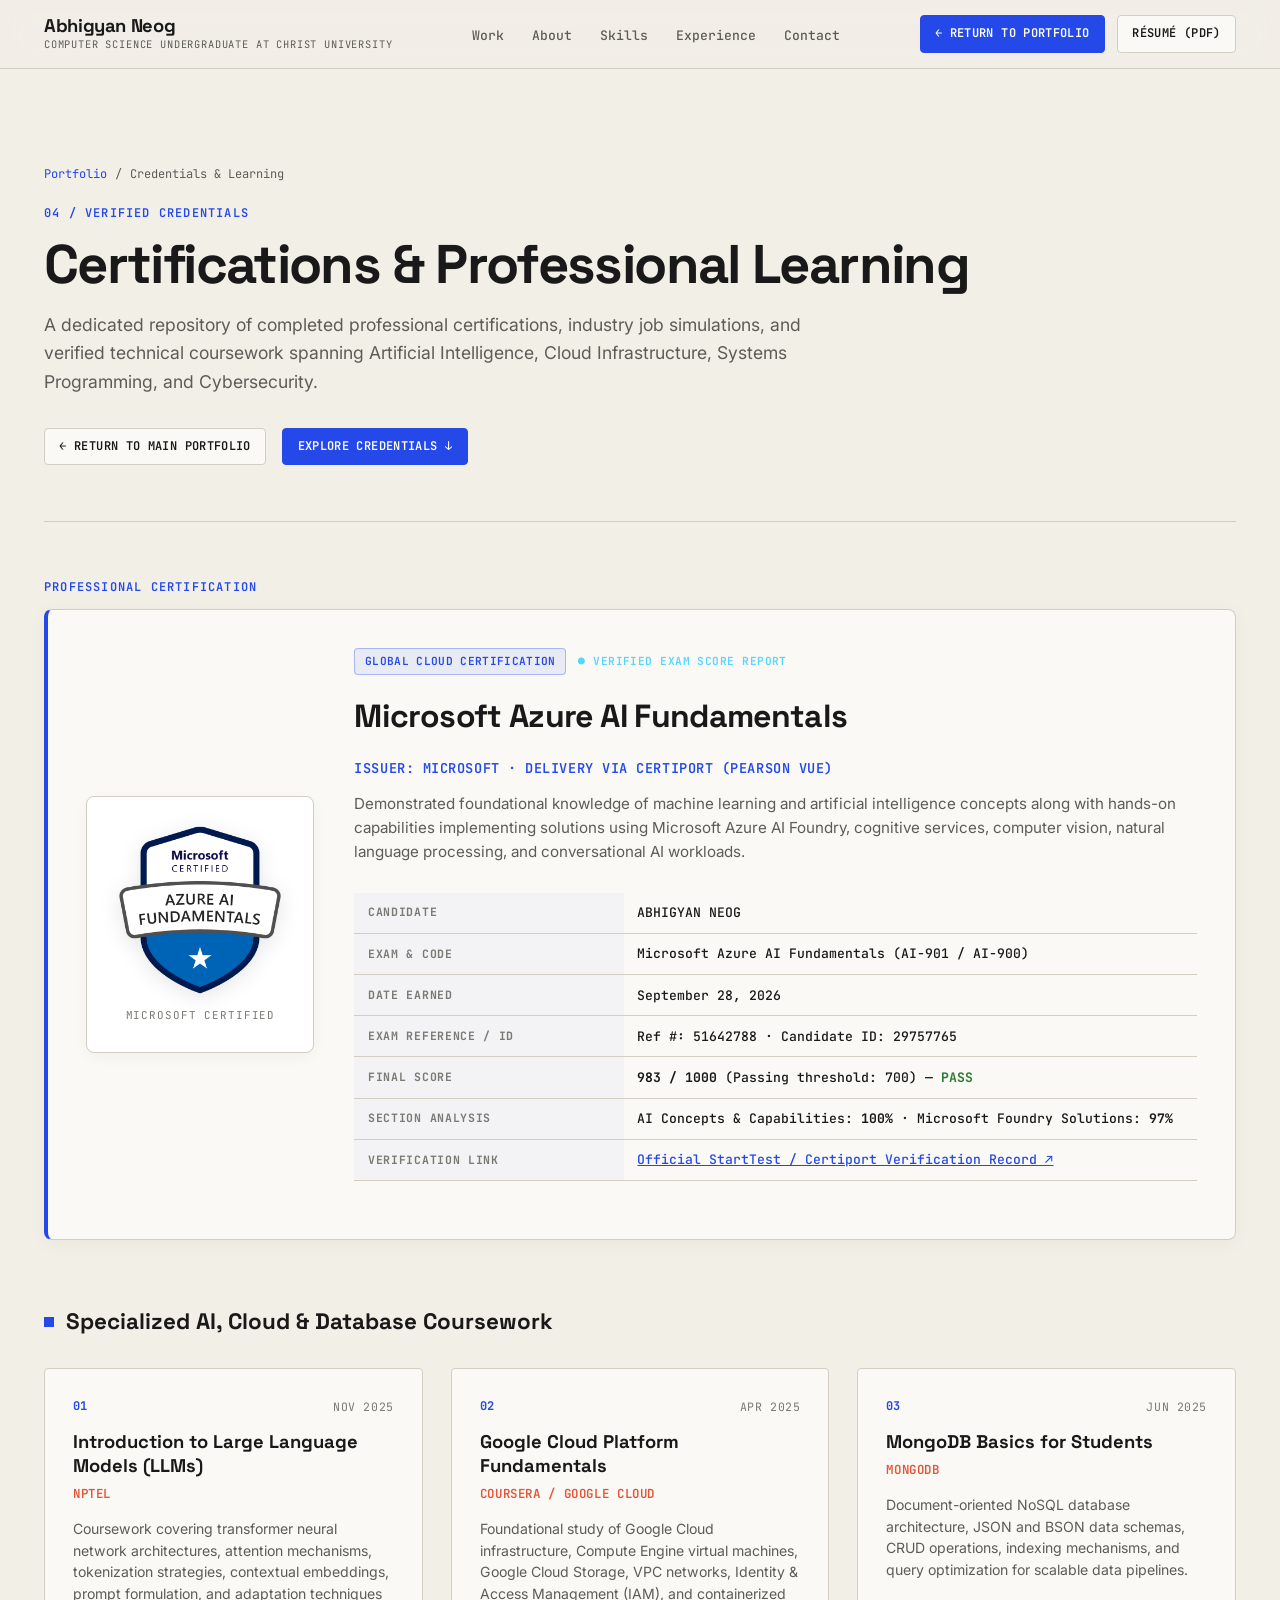
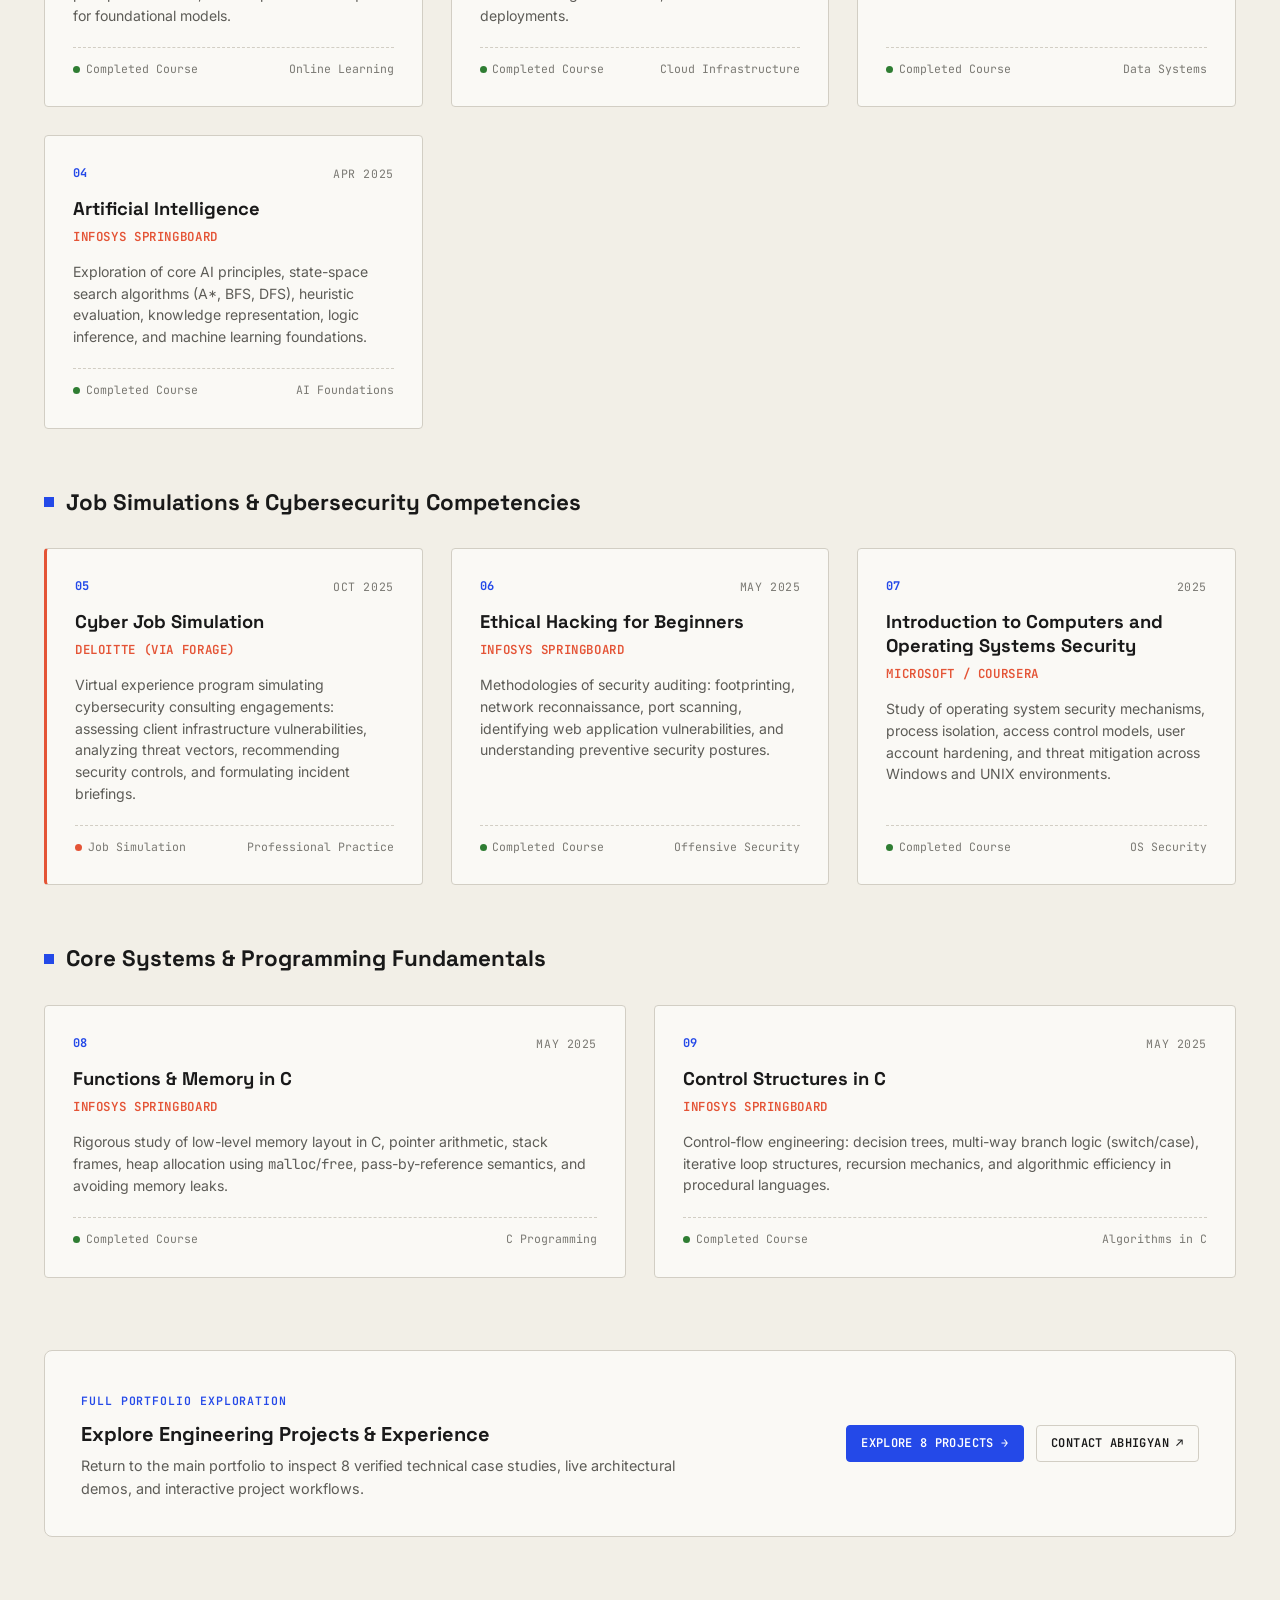
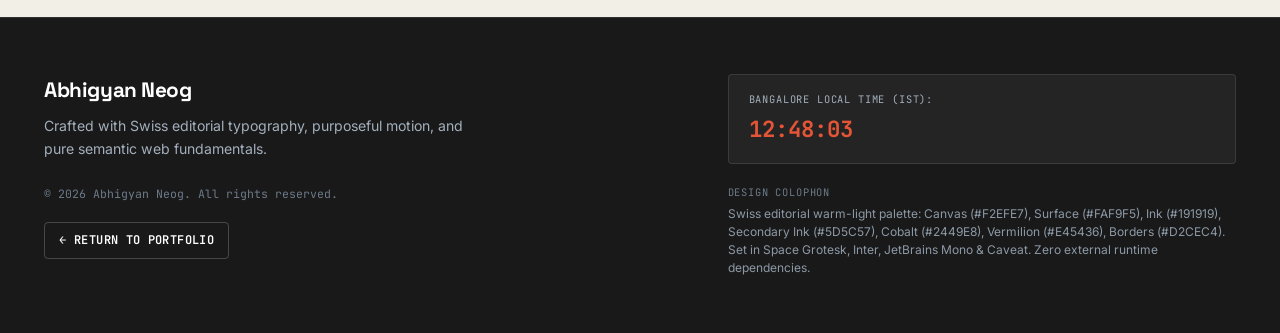
==== commit a17f1c6e: "checkpoint(phase10): deployment prep, side-angle intro upgrade, and resume.pdf standardization" ====
--- a/certifications.html
+++ b/certifications.html
@@ -363,8 +363,8 @@
         <a href="index.html" class="btn btn-primary btn-sm magnetic-target">
           ← Return to Portfolio
         </a>
-        <a href="assets/resume/Abhigyan_Neog_Resume.pdf" class="btn btn-secondary btn-sm magnetic-target"
-          download="Abhigyan_Neog_Resume.pdf" target="_blank" rel="noopener noreferrer">
+        <a href="assets/resume/resume.pdf" class="btn btn-secondary btn-sm magnetic-target"
+          download="resume.pdf" target="_blank" rel="noopener noreferrer">
           Résumé (PDF)
         </a>
         <button class="mobile-toggle" id="mobile-toggle" aria-expanded="false" aria-controls="mobile-menu"
@@ -388,8 +388,8 @@
       </ul>
       <div class="mobile-menu-footer">
         <a href="index.html" class="btn btn-secondary btn-block" style="margin-bottom: 0.75rem;">← Return to Main Portfolio</a>
-        <a href="assets/resume/Abhigyan_Neog_Resume.pdf" class="btn btn-primary btn-block"
-          download="Abhigyan_Neog_Resume.pdf">Download Résumé</a>
+        <a href="assets/resume/resume.pdf" class="btn btn-primary btn-block"
+          download="resume.pdf">Download Résumé</a>
       </div>
     </div>
   </div>
--- a/styles.css
+++ b/styles.css
@@ -3738,42 +3738,53 @@
   }
 }
 
-/* Scene A: Laptop Arrival from Studio Darkness (0s – 1.5s) */
+/* Scene A: Laptop Side-Angle Arrival from Studio Darkness (0s – 1.8s) */
 .laptop-rig.scene-arriving {
-  transform: rotateX(18.5deg) rotateY(-24deg) rotateZ(0deg) translateY(42px) scale(calc(var(--laptop-scale) * 0.74));
-  opacity: 0.92;
-  filter: brightness(0.4) contrast(1.1);
-  animation: laptopArrival 1.5s cubic-bezier(0.16, 1, 0.3, 1) forwards;
-}
-
-@keyframes laptopArrival {
+  transform: translateX(70vw) translateY(55px) translateZ(-120px) rotateX(22deg) rotateY(-36deg) rotateZ(-2deg) scale(calc(var(--laptop-scale) * 0.72));
+  opacity: 0;
+  filter: brightness(0.15) contrast(1.15) blur(3px);
+  animation: laptopSideArrival 1.8s cubic-bezier(0.16, 1, 0.3, 1) forwards;
+}
+
+@keyframes laptopSideArrival {
   0% {
-    transform: rotateX(18.5deg) rotateY(-24deg) rotateZ(0deg) translateY(42px) scale(calc(var(--laptop-scale) * 0.74));
-    opacity: 0.92;
-    filter: brightness(0.4) contrast(1.1);
-  }
-  60% {
+    transform: translateX(70vw) translateY(55px) translateZ(-120px) rotateX(22deg) rotateY(-36deg) rotateZ(-2deg) scale(calc(var(--laptop-scale) * 0.72));
+    opacity: 0;
+    filter: brightness(0.15) contrast(1.15) blur(3px);
+  }
+  20% {
+    opacity: 0.75;
+    filter: brightness(0.42) contrast(1.12) blur(2px);
+  }
+  65% {
     opacity: 1;
-    filter: brightness(0.85);
+    filter: brightness(0.9) contrast(1.05) blur(0.5px);
   }
   100% {
-    transform: rotateX(15.5deg) rotateY(-17.5deg) rotateZ(0deg) translateY(18px) scale(calc(var(--laptop-scale) * 0.96));
+    transform: translateX(0px) translateY(18px) translateZ(0px) rotateX(16deg) rotateY(-20deg) rotateZ(0deg) scale(calc(var(--laptop-scale) * 0.96));
     opacity: 1;
-    filter: brightness(1);
-  }
-}
-
-/* Settled Closed Laptop State (3/4 Studio Angle) */
+    filter: brightness(1) contrast(1) blur(0px);
+  }
+}
+
+/* Settled Closed Laptop State (3/4 Studio Angle: 1.8s – 2.1s) */
 .laptop-rig.scene-closed {
-  transform: rotateX(15.5deg) rotateY(-17.5deg) rotateZ(0deg) translateY(18px) scale(calc(var(--laptop-scale) * 0.96));
+  transform: translateX(0px) translateY(18px) translateZ(0px) rotateX(16deg) rotateY(-20deg) rotateZ(0deg) scale(calc(var(--laptop-scale) * 0.96));
   opacity: 1;
   filter: brightness(1);
 }
 
-/* Scene B & C: Lid opened & camera squarely facing display */
+/* Scene B1: Lid Opens Cinematically in 3/4 Studio Angle (2.1s – 3.6s) */
+.laptop-rig.scene-opening {
+  transform: translateX(0px) translateY(18px) translateZ(0px) rotateX(16deg) rotateY(-20deg) rotateZ(0deg) scale(calc(var(--laptop-scale) * 0.96));
+  opacity: 1;
+  filter: brightness(1);
+}
+
+/* Scene B2: Camera pans smoothly straight-on to face display (3.6s – 4.2s) */
 .laptop-rig.scene-opened {
-  transform: rotateX(4deg) rotateY(0deg) rotateZ(0deg) translateY(0px) scale(var(--laptop-scale));
-  transition: transform 2.0s cubic-bezier(0.22, 1, 0.36, 1);
+  transform: translateX(0px) translateY(0px) translateZ(0px) rotateX(4deg) rotateY(0deg) rotateZ(0deg) scale(var(--laptop-scale));
+  transition: transform 0.65s cubic-bezier(0.22, 1, 0.36, 1);
 }
 
 /* Scene E: Camera aligns directly perpendicular to screen center and dives straight into display */
@@ -3797,17 +3808,27 @@
 }
 
 .laptop-rig.scene-arriving .laptop-floor-shadow {
-  animation: shadowArrivalGround 1.5s cubic-bezier(0.16, 1, 0.3, 1) forwards;
-}
-
-@keyframes shadowArrivalGround {
+  animation: shadowSideArrival 1.8s cubic-bezier(0.16, 1, 0.3, 1) forwards;
+}
+
+@keyframes shadowSideArrival {
   0% {
-    opacity: 0.25;
-    transform: rotateX(65deg) scale(0.72);
+    opacity: 0;
+    transform: rotateX(65deg) scale(0.6);
+    filter: blur(24px);
+  }
+  25% {
+    opacity: 0.35;
+    filter: blur(16px);
+  }
+  65% {
+    opacity: 0.85;
+    filter: blur(8px);
   }
   100% {
     opacity: 1;
     transform: rotateX(65deg) scale(1);
+    filter: blur(5px);
   }
 }
 
@@ -3843,6 +3864,7 @@
   transition: opacity 0.8s ease;
 }
 
+.laptop-rig.scene-opening .shadow-specular-bounce,
 .laptop-rig.scene-opened .shadow-specular-bounce {
   opacity: 0.9;
 }
@@ -3856,7 +3878,7 @@
   height: 390px;
   transform-origin: 50% 100%;
   transform-style: preserve-3d;
-  transition: transform 2.2s cubic-bezier(0.22, 1, 0.36, 1);
+  transition: transform 1.5s cubic-bezier(0.22, 1, 0.36, 1);
   will-change: transform;
   border-radius: 12px 12px 2px 2px;
   z-index: 10;
@@ -3866,6 +3888,12 @@
 .laptop-rig.scene-closed .laptop-lid,
 .laptop-rig.scene-arriving .laptop-lid {
   transform: rotateX(-115deg);
+}
+
+/* When opening in 3/4 angle: lid rotates backward around hinge */
+.laptop-rig.scene-opening .laptop-lid {
+  transform: rotateX(12deg);
+  transition: transform 1.5s cubic-bezier(0.22, 1, 0.36, 1);
 }
 
 /* When open: lid rotates backward around hinge to natural upright ~102deg open viewing angle */
@@ -3889,6 +3917,11 @@
   z-index: 12;
   transition: opacity 0.85s cubic-bezier(0.2, 0.8, 0.2, 1);
   overflow: hidden;
+}
+
+.laptop-rig.scene-opening .lid-shell-outer {
+  opacity: 0;
+  transition: opacity 0.85s cubic-bezier(0.2, 0.8, 0.2, 1) 0.35s;
 }
 
 .laptop-rig.scene-opened .lid-shell-outer,
@@ -5324,6 +5357,7 @@
 }
 
 .intro-skip-btn {
+  display: none !important;
   background: rgba(16, 23, 42, 0.85);
   border: 1px solid rgba(85, 214, 255, 0.35);
   border-radius: 999px;
@@ -5432,11 +5466,7 @@
   }
 
   .laptop-rig {
-    transform: scale(0.62);
-  }
-
-  .laptop-rig.diving {
-    transform: scale(5.8) translate3d(0, -4px, 0);
+    --laptop-scale: 0.58;
   }
 
   .welcome-telemetry-hud {
@@ -5574,670 +5604,13 @@
     display: none !important;
   }
 
-  .universe-rig-3d, .ring-outer, .ring-mid, .ring-ellipse-a, .ring-ellipse-b,
-  .u-constellation-line, .universe-beacon-dot, .mule-arrow-flow,
+  .ring-outer, .ring-mid, .ring-ellipse-a, .ring-ellipse-b,
+  .mule-arrow-flow,
   .radar-sweep-beam, .radar-device-ring, .stream-live-dot, .hint-pulse,
   .reel-track, .rotating-wireframe-globe, .ring-inclined-a, .ring-inclined-b,
   .ring-inclined-c, .kb-travel-pulse {
     animation: none !important;
   }
-}
-
-/* ==========================================================================
-   PHASE 9: STAGE C — 3D INTERACTIVE ENGINEERING UNIVERSE HUB
-   ========================================================================== */
-.universe-nav-btn {
-  display: inline-flex;
-  align-items: center;
-  gap: 0.5rem;
-  padding: 0.45rem 0.95rem;
-  background: #FAF9F5;
-  border: 1px solid #D2CEC4;
-  border-radius: 0;
-  color: #191919;
-  font-family: var(--font-grotesk-swiss, 'Hanken Grotesk', sans-serif);
-  font-size: 0.8rem;
-  font-weight: 600;
-  letter-spacing: 0.04em;
-  cursor: pointer;
-  transition: all 0.22s ease;
-  position: relative;
-  z-index: 10;
-}
-
-.universe-nav-btn:hover {
-  background: #191919;
-  border-color: #191919;
-  color: #FAF9F5;
-}
-
-.universe-nav-btn:active {
-  transform: scale(0.97);
-}
-
-.universe-nav-btn:focus-visible {
-  outline: 2px solid #2449E8;
-  outline-offset: 2px;
-}
-
-.universe-beacon-dot {
-  width: 7px;
-  height: 7px;
-  background: #2449E8;
-  border-radius: 50%;
-  animation: beaconPulse 2s infinite ease-in-out;
-}
-
-@keyframes beaconPulse {
-  0%, 100% { transform: scale(1); opacity: 1; }
-  50% { transform: scale(1.3); opacity: 0.5; }
-}
-
-.universe-btn-icon {
-  font-size: 0.95rem;
-  line-height: 1;
-}
-
-/* Engineering Universe Full-Screen Modal Overlay */
-.engineering-universe-overlay {
-  position: fixed;
-  inset: 0;
-  z-index: 99999;
-  display: flex;
-  flex-direction: column;
-  background-color: #F2EFE7;
-  color: #191919;
-  opacity: 0;
-  pointer-events: none;
-  transition: opacity 0.35s cubic-bezier(0.16, 1, 0.3, 1);
-  overflow: hidden;
-  user-select: none;
-}
-
-.engineering-universe-overlay.active {
-  opacity: 1;
-  pointer-events: auto;
-}
-
-/* Spatial Ambient Background */
-.universe-bg-fx {
-  position: absolute;
-  inset: 0;
-  pointer-events: none;
-  overflow: hidden;
-  z-index: 0;
-  background: radial-gradient(circle at 50% 50%, #FAF9F5 0%, #F2EFE7 70%, #E8E5DD 100%);
-}
-
-.universe-starfield {
-  position: absolute;
-  inset: 0;
-  background-image: 
-    radial-gradient(1.5px 1.5px at 15% 25%, #5D5C57 100%, transparent),
-    radial-gradient(1.5px 1.5px at 35% 75%, #2449E8 100%, transparent),
-    radial-gradient(1.5px 1.5px at 75% 15%, #5D5C57 100%, transparent),
-    radial-gradient(1.5px 1.5px at 85% 65%, #2449E8 100%, transparent),
-    radial-gradient(1.5px 1.5px at 50% 45%, #E45436 100%, transparent),
-    radial-gradient(1.5px 1.5px at 20% 85%, #5D5C57 100%, transparent),
-    radial-gradient(1.5px 1.5px at 65% 85%, #2449E8 100%, transparent);
-  background-size: 340px 340px;
-  opacity: 0.35;
-}
-
-.universe-grid-plane {
-  position: absolute;
-  left: -20%;
-  right: -20%;
-  bottom: -20%;
-  height: 65%;
-  background-image: 
-    linear-gradient(#D2CEC4 1px, transparent 1px),
-    linear-gradient(90deg, #D2CEC4 1px, transparent 1px);
-  background-size: 50px 50px;
-  transform: perspective(600px) rotateX(65deg);
-  transform-origin: bottom center;
-  mask-image: linear-gradient(to top, rgba(0,0,0,0.5) 0%, transparent 80%);
-  -webkit-mask-image: linear-gradient(to top, rgba(0,0,0,0.5) 0%, transparent 80%);
-  opacity: 0.55;
-}
-
-.universe-ambient-glow {
-  position: absolute;
-  width: 680px;
-  height: 680px;
-  top: 50%;
-  left: 50%;
-  transform: translate(-50%, -50%);
-  background: radial-gradient(circle, rgba(36, 73, 232, 0.05) 0%, rgba(228, 84, 54, 0.02) 45%, transparent 75%);
-  pointer-events: none;
-  filter: blur(50px);
-}
-
-.universe-particle-canvas {
-  position: absolute;
-  inset: 0;
-  width: 100%;
-  height: 100%;
-  pointer-events: none;
-  z-index: 2;
-}
-
-/* Universe Top Bar */
-.universe-top-bar {
-  position: relative;
-  z-index: 10;
-  display: flex;
-  align-items: center;
-  justify-content: space-between;
-  padding: 1rem 2.5rem;
-  border-bottom: 1px solid #D2CEC4;
-  background: #FAF9F5;
-}
-
-.universe-meta-badge {
-  display: flex;
-  align-items: center;
-  gap: 0.65rem;
-  font-family: var(--font-grotesk-swiss, 'Hanken Grotesk', sans-serif);
-  font-size: 0.8rem;
-  font-weight: 600;
-  color: #191919;
-  letter-spacing: 0.05em;
-}
-
-.universe-meta-title {
-  font-family: var(--font-serif-editorial, 'Newsreader', Georgia, serif);
-  font-size: 1.2rem;
-  font-weight: 500;
-  color: #191919;
-  letter-spacing: normal;
-}
-
-.universe-meta-sep {
-  color: #D2CEC4;
-}
-
-.universe-meta-coords {
-  font-family: var(--font-grotesk-swiss, 'Hanken Grotesk', sans-serif);
-  font-size: 0.75rem;
-  font-weight: 600;
-  color: #5D5C57;
-  letter-spacing: 0.06em;
-}
-
-.universe-close-btn {
-  display: inline-flex;
-  align-items: center;
-  gap: 0.6rem;
-  padding: 0.45rem 1rem;
-  background: #FFFFFF;
-  border: 1px solid #D2CEC4;
-  border-radius: 0;
-  color: #191919;
-  font-family: var(--font-grotesk-swiss, 'Hanken Grotesk', sans-serif);
-  font-size: 0.82rem;
-  font-weight: 600;
-  cursor: pointer;
-  transition: all 0.2s ease;
-}
-
-.universe-close-btn:hover {
-  background: #191919;
-  border-color: #191919;
-  color: #FFFFFF;
-}
-
-.universe-close-btn:active {
-  transform: scale(0.97);
-}
-
-.universe-close-btn:focus-visible {
-  outline: 2px solid #2449E8;
-  outline-offset: 2px;
-}
-
-.universe-close-icon {
-  font-size: 1.15rem;
-  line-height: 1;
-}
-
-/* Spatial 3D Stage */
-.universe-spatial-stage {
-  position: relative;
-  flex: 1;
-  display: flex;
-  align-items: center;
-  justify-content: center;
-  perspective: 1200px;
-  z-index: 5;
-  width: 100%;
-  padding: 1rem;
-  overflow: hidden;
-}
-
-.universe-rig-3d {
-  position: relative;
-  width: 1060px;
-  height: 640px;
-  max-width: 96vw;
-  max-height: 76vh;
-  transform-style: preserve-3d;
-  animation: universeGentleDrift 20s ease-in-out infinite alternate;
-  will-change: transform;
-}
-
-@keyframes universeGentleDrift {
-  0% { transform: rotateX(2.5deg) rotateY(-2deg) scale(0.99); }
-  50% { transform: rotateX(0.5deg) rotateY(2deg) scale(1); }
-  100% { transform: rotateX(-2deg) rotateY(-1.5deg) scale(0.99); }
-}
-
-/* Constellation Vector Network SVG */
-.universe-constellation-svg {
-  position: absolute;
-  inset: 0;
-  width: 100%;
-  height: 100%;
-  pointer-events: none;
-  z-index: 1;
-}
-
-.u-orbit-circle {
-  fill: none;
-  stroke: #D2CEC4;
-  stroke-dasharray: 4 6;
-  stroke-width: 1.2;
-}
-
-.u-orbit-circle-inner {
-  fill: none;
-  stroke: #D2CEC4;
-  stroke-width: 1;
-  opacity: 0.65;
-}
-
-.u-constellation-line {
-  stroke: #D2CEC4;
-  stroke-width: 1.2;
-  stroke-dasharray: 6 4;
-  animation: constellationPulse 24s linear infinite;
-}
-
-.u-line-node-dot {
-  fill: #FAF9F5;
-  stroke: #2449E8;
-  stroke-width: 2;
-}
-
-.dot-featured {
-  fill: #2449E8;
-  stroke: #191919;
-  stroke-width: 2;
-}
-
-.u-core-aura {
-  fill: rgba(36, 73, 232, 0.08);
-}
-
-.u-core-dot {
-  fill: #2449E8;
-}
-
-@keyframes constellationPulse {
-  from { stroke-dashoffset: 0; }
-  to { stroke-dashoffset: 100; }
-}
-
-/* Central Core (Engineering Atlas Astrolabe) */
-.universe-central-core {
-  position: absolute;
-  top: 50%;
-  left: 50%;
-  transform: translate(-50%, -50%);
-  display: flex;
-  flex-direction: column;
-  align-items: center;
-  justify-content: center;
-  pointer-events: none;
-  z-index: 2;
-}
-
-.core-rings-svg-wrap {
-  width: 180px;
-  height: 180px;
-  display: flex;
-  align-items: center;
-  justify-content: center;
-}
-
-.core-astrolabe-svg {
-  width: 100%;
-  height: 100%;
-}
-
-.u-ring {
-  fill: none;
-  transform-origin: 100px 100px;
-  transform-box: fill-box;
-}
-
-.ring-outer {
-  stroke: #D2CEC4;
-  stroke-width: 1.5;
-  animation: astrolabeSpin 45s linear infinite;
-}
-
-.ring-mid {
-  stroke: #191919;
-  stroke-width: 1.2;
-  opacity: 0.6;
-  animation: astrolabeSpinReverse 35s linear infinite;
-}
-
-.ring-inner {
-  stroke: #2449E8;
-  stroke-width: 1;
-  animation: astrolabeSpin 24s linear infinite;
-}
-
-.ring-ellipse-a {
-  stroke: #D2CEC4;
-  stroke-width: 1;
-  animation: astrolabeSpin 28s linear infinite;
-}
-
-.ring-ellipse-b {
-  stroke: #E45436;
-  stroke-width: 1;
-  opacity: 0.55;
-  animation: astrolabeSpinReverse 32s linear infinite;
-}
-
-@keyframes astrolabeSpin {
-  from { transform: rotate(0deg); }
-  to { transform: rotate(360deg); }
-}
-
-@keyframes astrolabeSpinReverse {
-  from { transform: rotate(360deg); }
-  to { transform: rotate(0deg); }
-}
-
-.core-label-box {
-  margin-top: 0.4rem;
-  display: flex;
-  flex-direction: column;
-  align-items: center;
-  text-align: center;
-}
-
-.core-hud-title {
-  font-family: var(--font-serif-editorial, 'Newsreader', Georgia, serif);
-  font-size: 1.05rem;
-  font-weight: 600;
-  letter-spacing: 0.02em;
-  color: #191919;
-}
-
-.core-hud-sub {
-  font-family: var(--font-grotesk-swiss, 'Hanken Grotesk', sans-serif);
-  font-size: 0.68rem;
-  font-weight: 600;
-  color: #5D5C57;
-  letter-spacing: 0.08em;
-  text-transform: uppercase;
-}
-
-/* Orbital Project Nodes */
-.universe-node {
-  position: absolute;
-  text-decoration: none;
-  z-index: 10;
-  display: flex;
-  flex-direction: column;
-  align-items: center;
-  transition: transform 0.28s cubic-bezier(0.16, 1, 0.3, 1);
-  outline: none;
-  cursor: pointer;
-}
-
-.universe-node:focus-visible {
-  outline: 2px solid #2449E8;
-  outline-offset: 4px;
-}
-
-.universe-node:focus-visible .node-card {
-  border-color: #2449E8;
-  box-shadow: 0 4px 18px rgba(36, 73, 232, 0.15);
-}
-
-.node-beacon {
-  width: 10px;
-  height: 10px;
-  border-radius: 50%;
-  background: #FAF9F5;
-  border: 2px solid #2449E8;
-  margin-bottom: 0.45rem;
-  transition: all 0.25s ease;
-}
-
-.universe-node.active-universe-node .node-beacon,
-.universe-node:hover .node-beacon {
-  background: #2449E8;
-  transform: scale(1.3);
-  box-shadow: 0 0 10px rgba(36, 73, 232, 0.4);
-}
-
-.node-card {
-  background: #FAF9F5;
-  border: 1px solid #D2CEC4;
-  border-radius: 0;
-  box-shadow: 0 4px 14px rgba(25, 25, 25, 0.04);
-  padding: 1.1rem 1.25rem;
-  width: 255px;
-  transition: all 0.25s cubic-bezier(0.16, 1, 0.3, 1);
-  text-align: left;
-}
-
-.universe-node:hover .node-card,
-.universe-node.active-universe-node .node-card {
-  border-color: #2449E8;
-  background: #FFFFFF;
-  box-shadow: 0 6px 20px rgba(36, 73, 232, 0.12), 0 2px 6px rgba(25, 25, 25, 0.04);
-  transform: translateY(-4px);
-}
-
-.universe-node:active .node-card {
-  transform: translateY(-2px) scale(0.99);
-}
-
-.node-chap-tag {
-  display: block;
-  font-family: var(--font-grotesk-swiss, 'Hanken Grotesk', sans-serif);
-  font-size: 0.65rem;
-  font-weight: 700;
-  color: #5D5C57;
-  letter-spacing: 0.08em;
-  text-transform: uppercase;
-  margin-bottom: 0.25rem;
-}
-
-.universe-node:hover .node-chap-tag,
-.universe-node.active-universe-node .node-chap-tag {
-  color: #2449E8;
-}
-
-.node-name {
-  font-family: var(--font-serif-editorial, 'Newsreader', Georgia, serif);
-  font-size: 1.25rem;
-  font-weight: 600;
-  color: #191919;
-  margin: 0 0 0.3rem 0;
-  line-height: 1.2;
-}
-
-.node-desc {
-  font-family: var(--font-grotesk-swiss, 'Hanken Grotesk', sans-serif);
-  font-size: 0.78rem;
-  color: #5D5C57;
-  line-height: 1.45;
-  margin: 0 0 0.75rem 0;
-}
-
-.node-actions-row {
-  display: flex;
-  align-items: center;
-  justify-content: space-between;
-  gap: 0.5rem;
-  padding-top: 0.5rem;
-  border-top: 1px solid #D2CEC4;
-}
-
-.u-action-btn {
-  background: none;
-  border: none;
-  font-family: var(--font-grotesk-swiss, 'Hanken Grotesk', sans-serif);
-  font-size: 0.72rem;
-  font-weight: 700;
-  color: #191919;
-  cursor: pointer;
-  padding: 0.2rem 0;
-  transition: color 0.2s ease, transform 0.15s ease;
-}
-
-.u-action-btn:hover {
-  color: #2449E8;
-}
-
-.u-action-btn.u-open-case {
-  color: #5D5C57;
-}
-
-.u-action-btn.u-open-case:hover {
-  color: #E45436;
-}
-
-.u-action-btn:active {
-  transform: scale(0.96);
-}
-
-.u-action-btn:focus-visible {
-  outline: 2px solid #2449E8;
-  outline-offset: 2px;
-}
-
-/* Spatial Project Node Positions */
-.node-p1 {
-  top: 4%;
-  left: 3%;
-}
-
-.node-p2 {
-  top: 4%;
-  right: 3%;
-}
-
-.node-p3 {
-  top: 40%;
-  right: 2%;
-}
-
-.node-p4 {
-  bottom: 4%;
-  right: 3%;
-}
-
-.node-p5 {
-  bottom: 4%;
-  left: 3%;
-}
-
-.node-p6 {
-  top: 40%;
-  left: 2%;
-}
-
-/* Universe Bottom Ribbon */
-.universe-bottom-bar {
-  position: relative;
-  z-index: 10;
-  display: flex;
-  align-items: center;
-  justify-content: space-between;
-  padding: 0.85rem 2.5rem;
-  border-top: 1px solid #D2CEC4;
-  background: #FAF9F5;
-  gap: 1.5rem;
-  flex-wrap: wrap;
-}
-
-.universe-shortcuts-hint {
-  font-family: var(--font-grotesk-swiss, 'Hanken Grotesk', sans-serif);
-  font-size: 0.75rem;
-  color: #5D5C57;
-  letter-spacing: 0.05em;
-  font-weight: 500;
-}
-
-.universe-shortcuts-hint .u-key {
-  color: #191919;
-  font-weight: 700;
-}
-
-.universe-pills-row {
-  display: flex;
-  align-items: center;
-  gap: 0.45rem;
-  flex-wrap: wrap;
-}
-
-.u-pill {
-  display: inline-flex;
-  align-items: center;
-  gap: 0.35rem;
-  padding: 0.35rem 0.75rem;
-  border-radius: 0;
-  background: #FFFFFF;
-  border: 1px solid #D2CEC4;
-  font-family: var(--font-grotesk-swiss, 'Hanken Grotesk', sans-serif);
-  font-size: 0.75rem;
-  font-weight: 600;
-  color: #5D5C57;
-  cursor: pointer;
-  transition: all 0.2s ease;
-}
-
-.u-pill .p-num {
-  font-family: var(--font-mono, 'JetBrains Mono', monospace);
-  font-size: 0.7rem;
-  color: #191919;
-  font-weight: 700;
-}
-
-.u-pill:hover,
-.u-pill.active-universe-pill {
-  background: #F0EDE4;
-  border-color: #191919;
-  color: #191919;
-}
-
-.u-pill.active-universe-pill {
-  background: #2449E8;
-  border-color: #2449E8;
-  color: #FFFFFF;
-}
-
-.u-pill.active-universe-pill .p-num {
-  color: #FFFFFF;
-}
-
-.u-pill:active {
-  transform: scale(0.97);
-}
-
-.u-pill:focus-visible {
-  outline: 2px solid #2449E8;
-  outline-offset: 2px;
 }
 
 /* ==========================================================================
@@ -6436,11 +5809,13 @@
   overflow: hidden;
   position: relative;
   border-radius: var(--radius-md);
+  transition: height 0.4s cubic-bezier(0.16, 1, 0.3, 1);
 }
 
 .horizontal-gallery-track {
   display: flex;
   flex-direction: row;
+  align-items: flex-start;
   width: 100%;
   transition: transform 0.65s cubic-bezier(0.16, 1, 0.3, 1);
   will-change: transform;
@@ -6452,6 +5827,8 @@
   min-width: 0;
   max-width: 100%;
   box-sizing: border-box;
+  opacity: 1 !important;
+  visibility: visible !important;
 }
 
 .gallery-bottom-hint {
@@ -6470,31 +5847,16 @@
   font-weight: 700;
 }
 
-.btn-return-universe {
-  display: inline-flex;
-  align-items: center;
-  gap: 0.4rem;
-  padding: 0.4rem 0.85rem;
-  background: #FAF9F5;
-  border: 1px solid #D2CEC4;
-  border-radius: 0;
+.gallery-bottom-hint .hint-link {
+  color: #2449E8;
+  font-weight: 600;
+  text-decoration: none;
+  transition: color 0.2s ease, text-decoration 0.2s ease;
+}
+
+.gallery-bottom-hint .hint-link:hover {
+  text-decoration: underline;
   color: #191919;
-  font-family: var(--font-grotesk-swiss, 'Hanken Grotesk', sans-serif);
-  font-size: 0.78rem;
-  font-weight: 600;
-  cursor: pointer;
-  transition: all 0.2s ease;
-}
-
-.btn-return-universe:hover {
-  background: #191919;
-  border-color: #191919;
-  color: #FFFFFF;
-}
-
-.btn-return-universe:focus-visible {
-  outline: 2px solid #2449E8;
-  outline-offset: 2px;
 }
 
 /* ==========================================================================
@@ -6577,103 +5939,9 @@
 }
 
 /* ==========================================================================
-   MOBILE & TABLET RESPONSIVE RULES (SWISS EDITORIAL ENGINEERING ATLAS)
+   MOBILE & TABLET RESPONSIVE RULES (SWISS EDITORIAL GALLERY & CONTROLS)
    ========================================================================== */
-@media (max-width: 1024px) {
-  .universe-rig-3d {
-    width: 95vw;
-    height: 560px;
-    animation: none;
-  }
-  
-  .node-card {
-    width: 220px;
-    padding: 0.9rem 1rem;
-  }
-}
-
 @media (max-width: 768px) {
-  .universe-top-bar {
-    padding: 0.85rem 1.25rem;
-  }
-  
-  .universe-bottom-bar {
-    padding: 0.75rem 1.25rem;
-    flex-direction: column;
-    align-items: stretch;
-    gap: 0.75rem;
-  }
-  
-  .universe-shortcuts-hint {
-    text-align: center;
-    font-size: 0.7rem;
-  }
-  
-  .universe-pills-row {
-    justify-content: center;
-  }
-  
-  /* Responsive Atlas View for Tablet and Mobile Viewports */
-  .universe-spatial-stage {
-    align-items: flex-start;
-    overflow-y: auto;
-    padding: 1rem 1rem 3rem;
-  }
-  
-  .universe-rig-3d {
-    display: grid;
-    grid-template-columns: repeat(2, 1fr);
-    gap: 0.85rem;
-    width: 100%;
-    max-width: 580px;
-    height: auto;
-    max-height: none;
-    margin: 0 auto;
-    transform: none !important;
-    animation: none !important;
-  }
-
-  .universe-constellation-svg {
-    display: none;
-  }
-  
-  .universe-central-core {
-    grid-column: 1 / -1;
-    position: static;
-    transform: none;
-    margin: 0.25rem 0 0.75rem;
-  }
-
-  .core-rings-svg-wrap {
-    width: 110px;
-    height: 110px;
-  }
-  
-  .universe-node {
-    position: static;
-    transform: none !important;
-    width: 100%;
-  }
-  
-  .node-card {
-    width: 100%;
-    padding: 0.95rem 1rem;
-    border-radius: 0;
-    border: 1px solid #D2CEC4;
-    background: #FAF9F5;
-    box-sizing: border-box;
-  }
-
-  .node-name {
-    font-size: 1.05rem;
-  }
-
-  .node-desc {
-    font-size: 0.75rem;
-    line-height: 1.4;
-    margin-bottom: 0.5rem;
-  }
-  
   .gallery-nav-bar {
     flex-direction: column;
     align-items: stretch;
@@ -6696,26 +5964,6 @@
 }
 
 @media (max-width: 540px) {
-  .universe-rig-3d {
-    grid-template-columns: 1fr;
-    max-width: 100%;
-  }
-
-  .universe-top-bar {
-    flex-direction: column;
-    align-items: flex-start;
-    gap: 0.6rem;
-  }
-
-  .universe-meta-col {
-    width: 100%;
-    justify-content: space-between;
-  }
-
-  .universe-close-btn {
-    align-self: flex-end;
-  }
-
   .gallery-pills-strip {
     padding-bottom: 0.5rem;
   }
@@ -6967,49 +6215,81 @@
 
 .plate-media-wrap {
   position: relative;
-  background: #EAE6DC;
-  aspect-ratio: 16 / 10;
+  background: #000000;
+  aspect-ratio: 16 / 9;
   overflow: hidden;
 }
 
-.plate-image {
+.plate-image,
+.plate-video {
   width: 100%;
   height: 100%;
   object-fit: cover;
+  object-position: center;
+  display: block;
   transition: transform 0.4s ease;
 }
 
-.hero-featured-plate:hover .plate-image {
+.hero-featured-plate:hover .plate-image,
+.hero-featured-plate:hover .plate-video {
   transform: scale(1.02);
 }
 
 .plate-caption-box {
-  padding: 1.25rem 1.4rem;
+  padding: 1.15rem 1.35rem 1.25rem;
   display: flex;
   flex-direction: column;
-  gap: 0.65rem;
+  gap: 0.5rem;
+}
+
+.plate-caption-tagline {
+  font-family: var(--font-mono);
+  font-size: 0.7rem;
+  font-weight: 700;
+  color: #E45436;
+  text-transform: uppercase;
+  letter-spacing: 0.08em;
 }
 
 .plate-caption-title {
   font-family: var(--font-display);
-  font-size: 1.1rem;
+  font-size: 1.12rem;
   font-weight: 700;
   color: #191919;
+  line-height: 1.25;
 }
 
 .plate-caption-desc {
   font-family: var(--font-body);
-  font-size: 0.85rem;
-  line-height: 1.55;
+  font-size: 0.84rem;
+  line-height: 1.5;
   color: #5D5C57;
 }
 
+.plate-tech-pills {
+  display: flex;
+  flex-wrap: wrap;
+  gap: 0.4rem;
+  margin-top: 0.2rem;
+}
+
+.plate-pill {
+  font-family: var(--font-mono);
+  font-size: 0.68rem;
+  font-weight: 600;
+  color: #2449E8;
+  background: rgba(36, 73, 232, 0.06);
+  border: 1px solid rgba(36, 73, 232, 0.18);
+  padding: 2px 7px;
+  border-radius: 4px;
+}
+
 .plate-action-links {
   display: flex;
   align-items: center;
   gap: 1.2rem;
-  margin-top: 0.4rem;
-  padding-top: 0.85rem;
+  margin-top: 0.35rem;
+  padding-top: 0.75rem;
   border-top: 1px solid #D2CEC4;
 }
 
@@ -7142,16 +6422,7 @@
   border: 1px solid #D2CEC4;
 }
 
-[data-theme="editorial"] .universe-nav-btn {
-  background: #FAF9F5;
-  border: 1px solid #D2CEC4;
-  color: #191919;
-}
-
-[data-theme="editorial"] .universe-nav-btn:hover {
-  border-color: #2449E8;
-  color: #2449E8;
-}
+
 
 /* Horizontal Gallery in Editorial */
 [data-theme="editorial"] .section-projects {
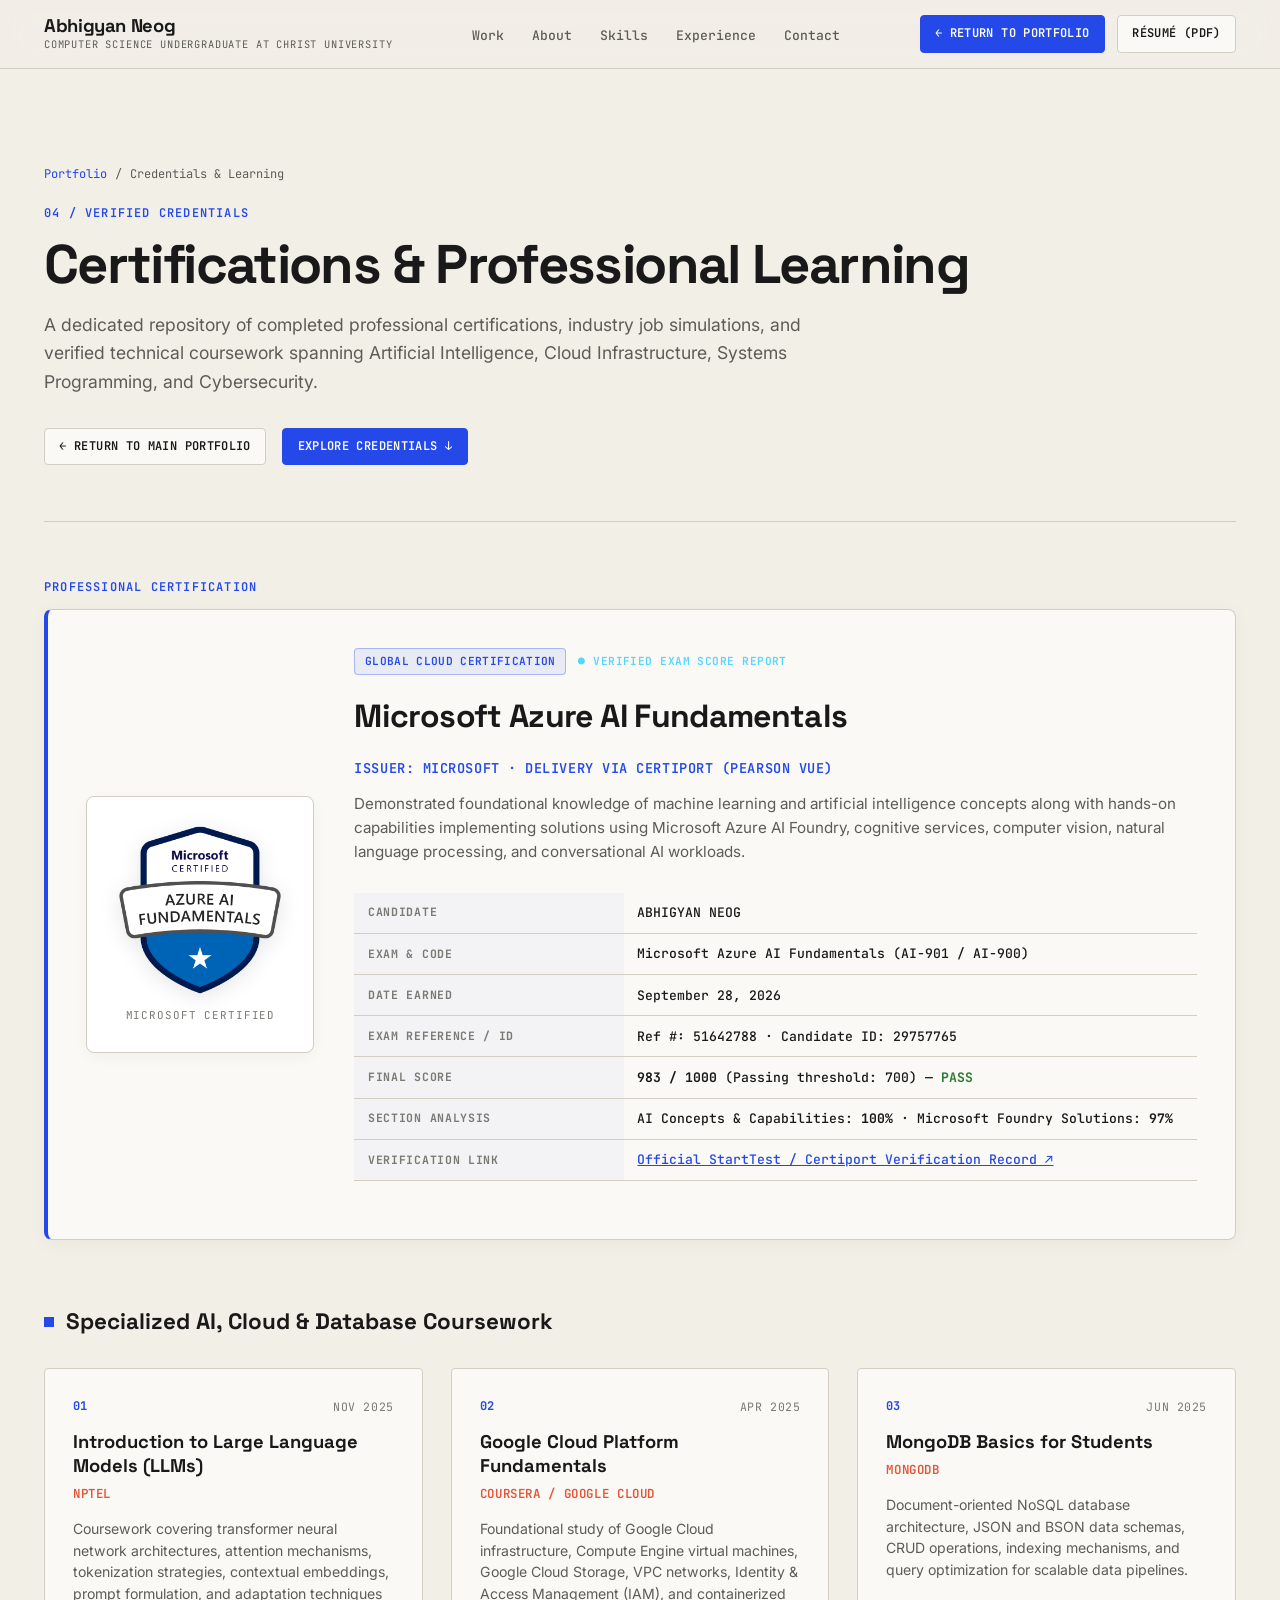
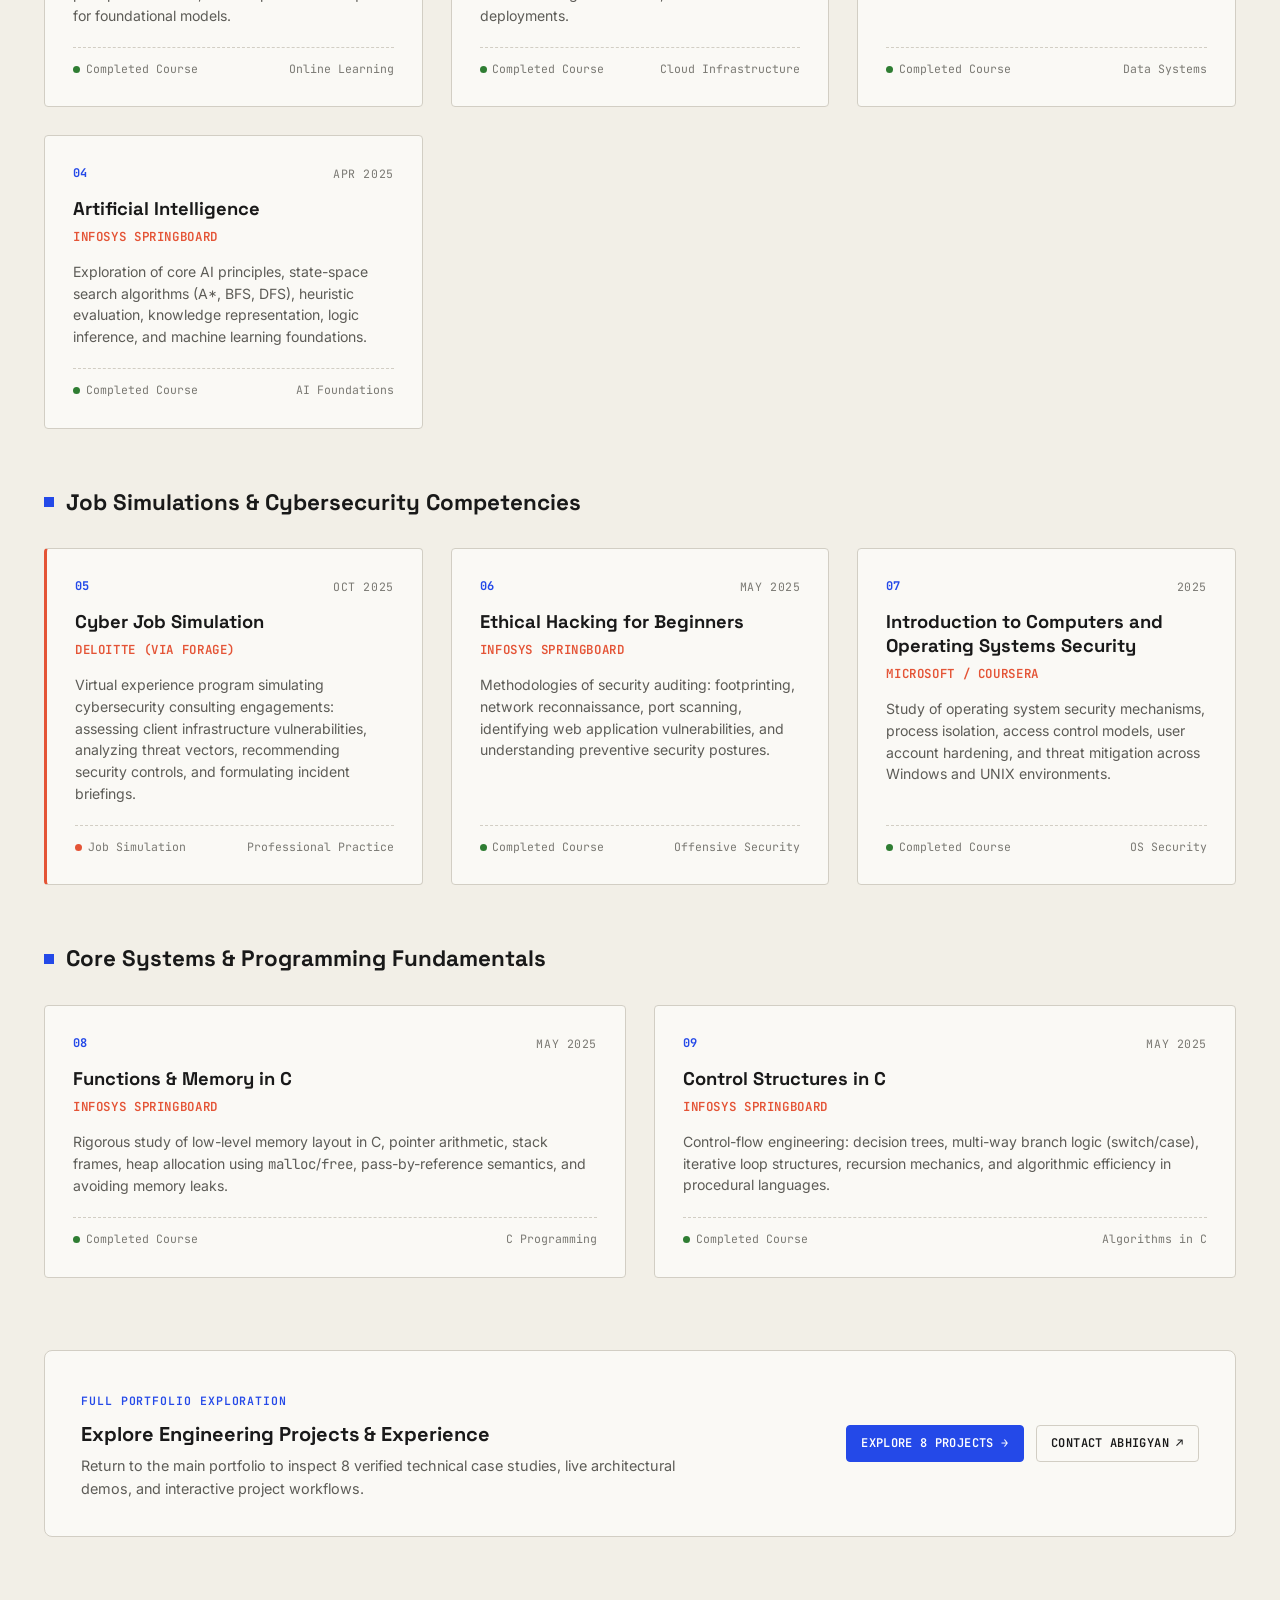
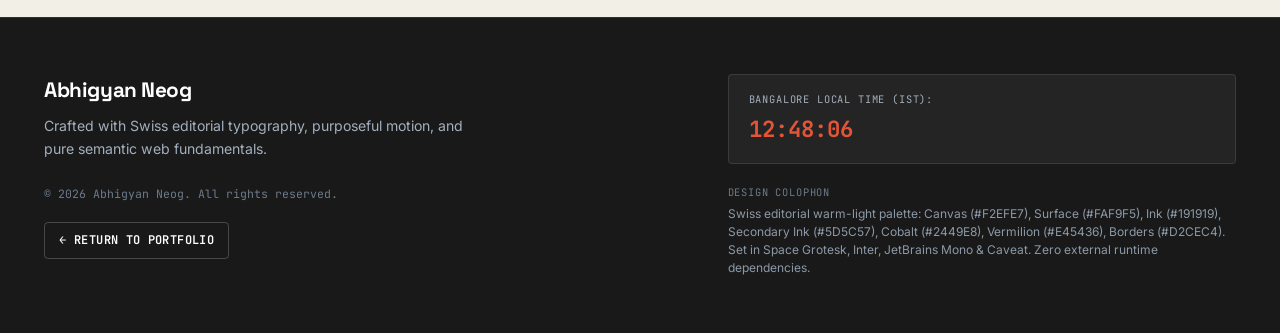
==== commit 73ca6164: "feat(phase11): modular content file separation with zero visual changes" ====
--- a/certifications.html
+++ b/certifications.html
@@ -751,6 +751,9 @@
     </div>
   </footer>
 
+  <!-- Content Data Store -->
+  <script src="data/certifications.js"></script>
+
   <script>
     // Header shadow on scroll
     const header = document.getElementById('header');
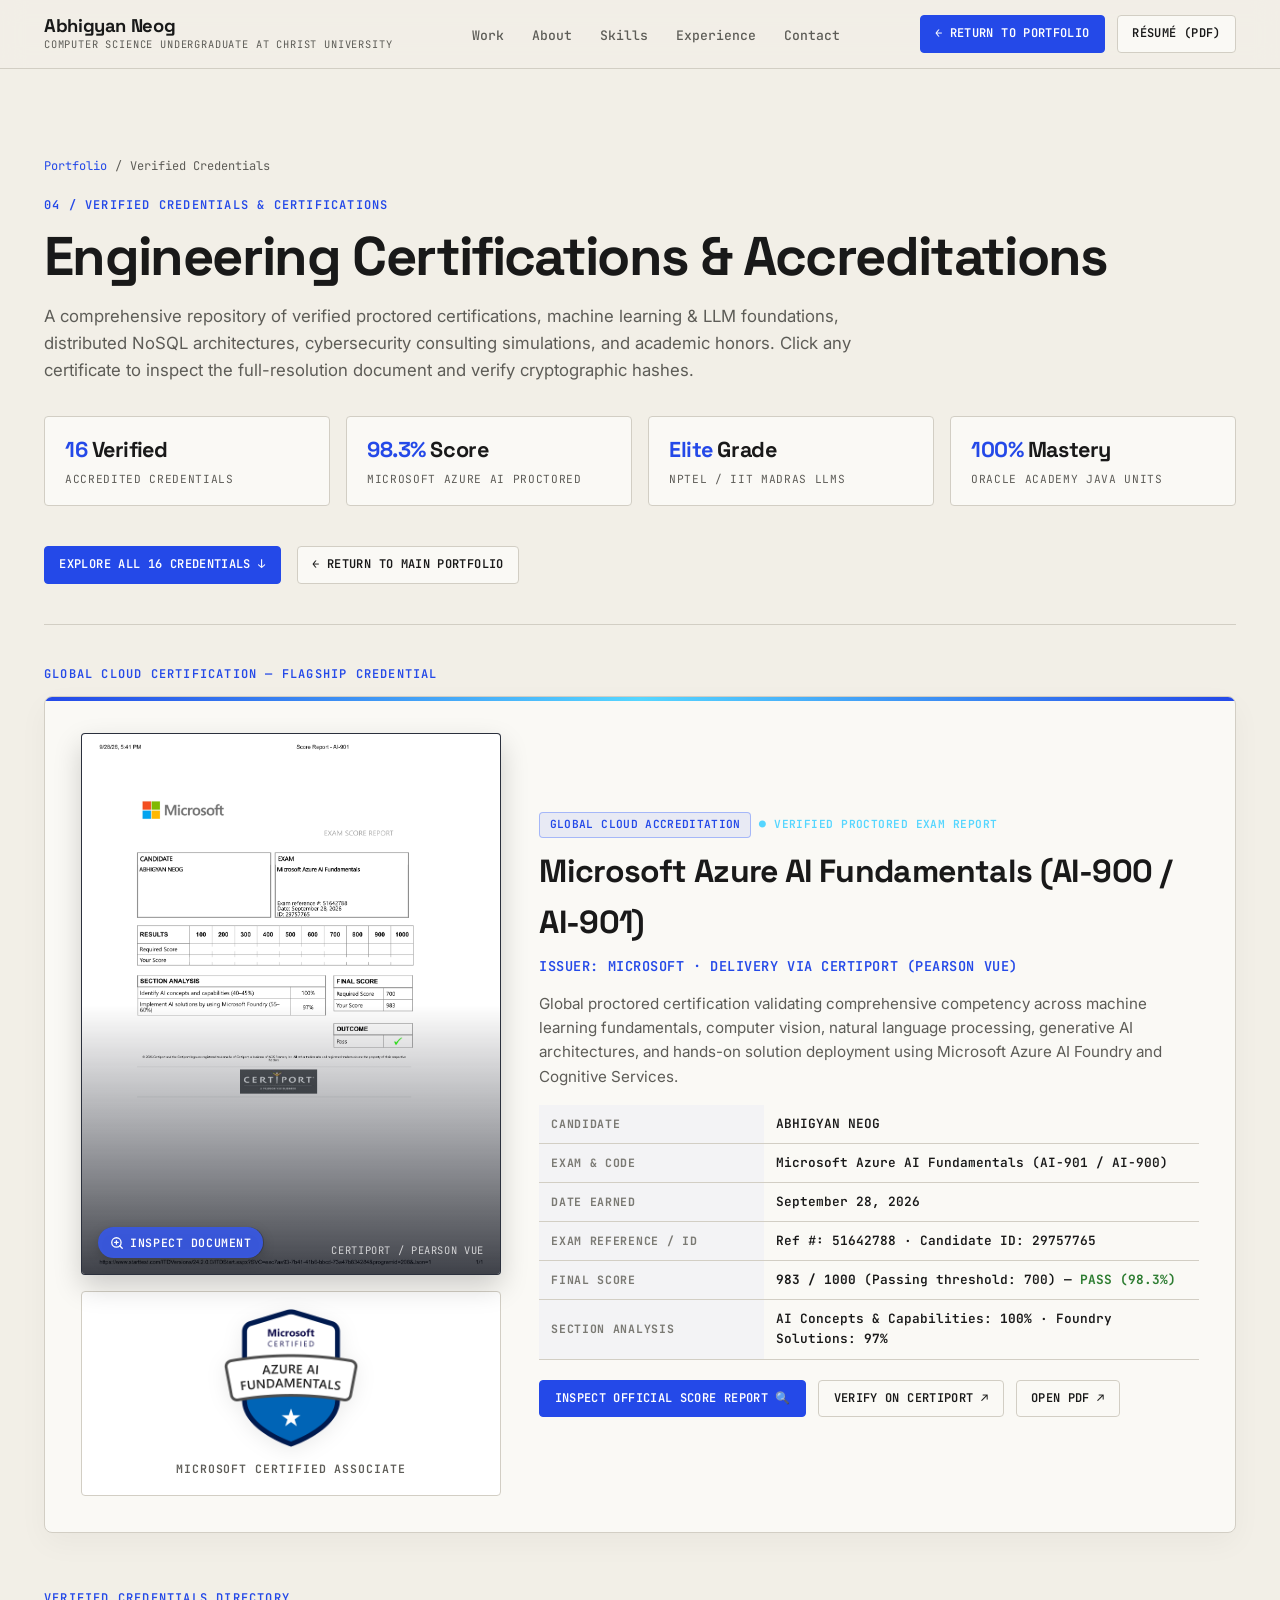
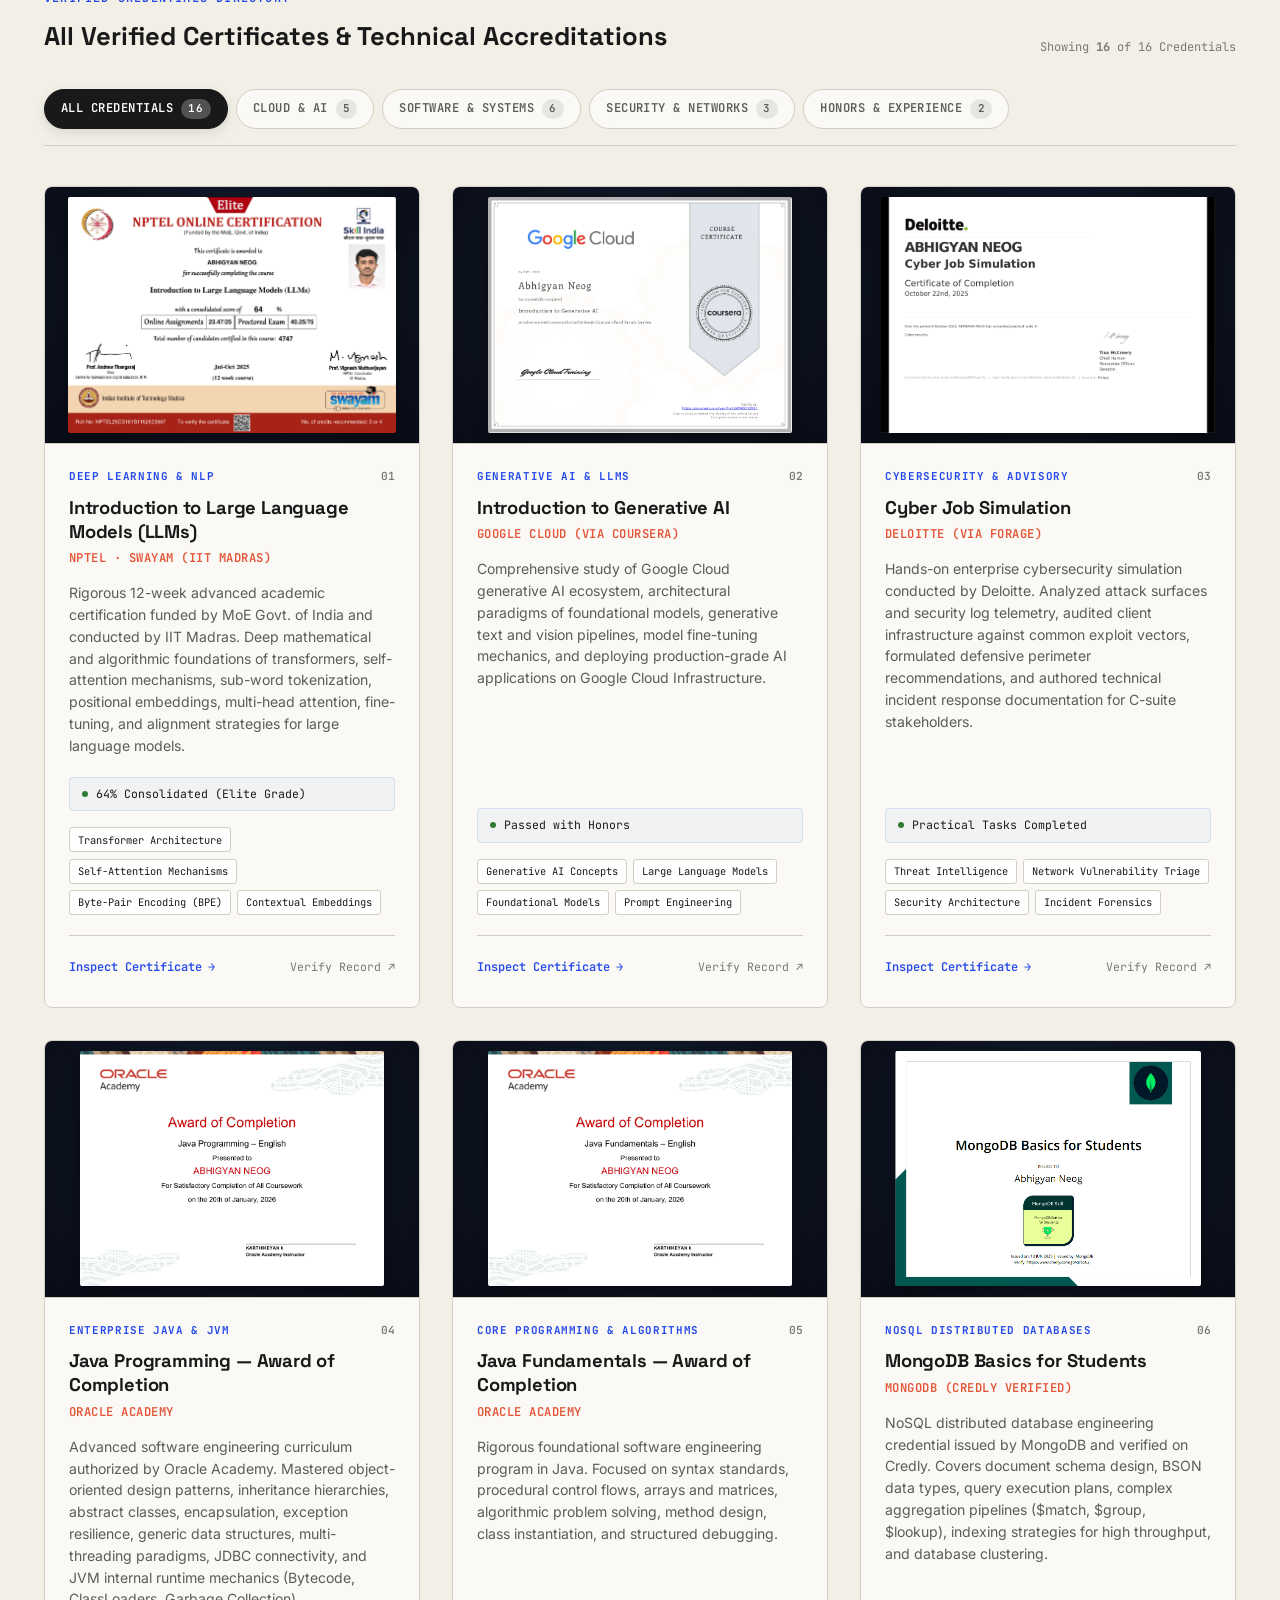
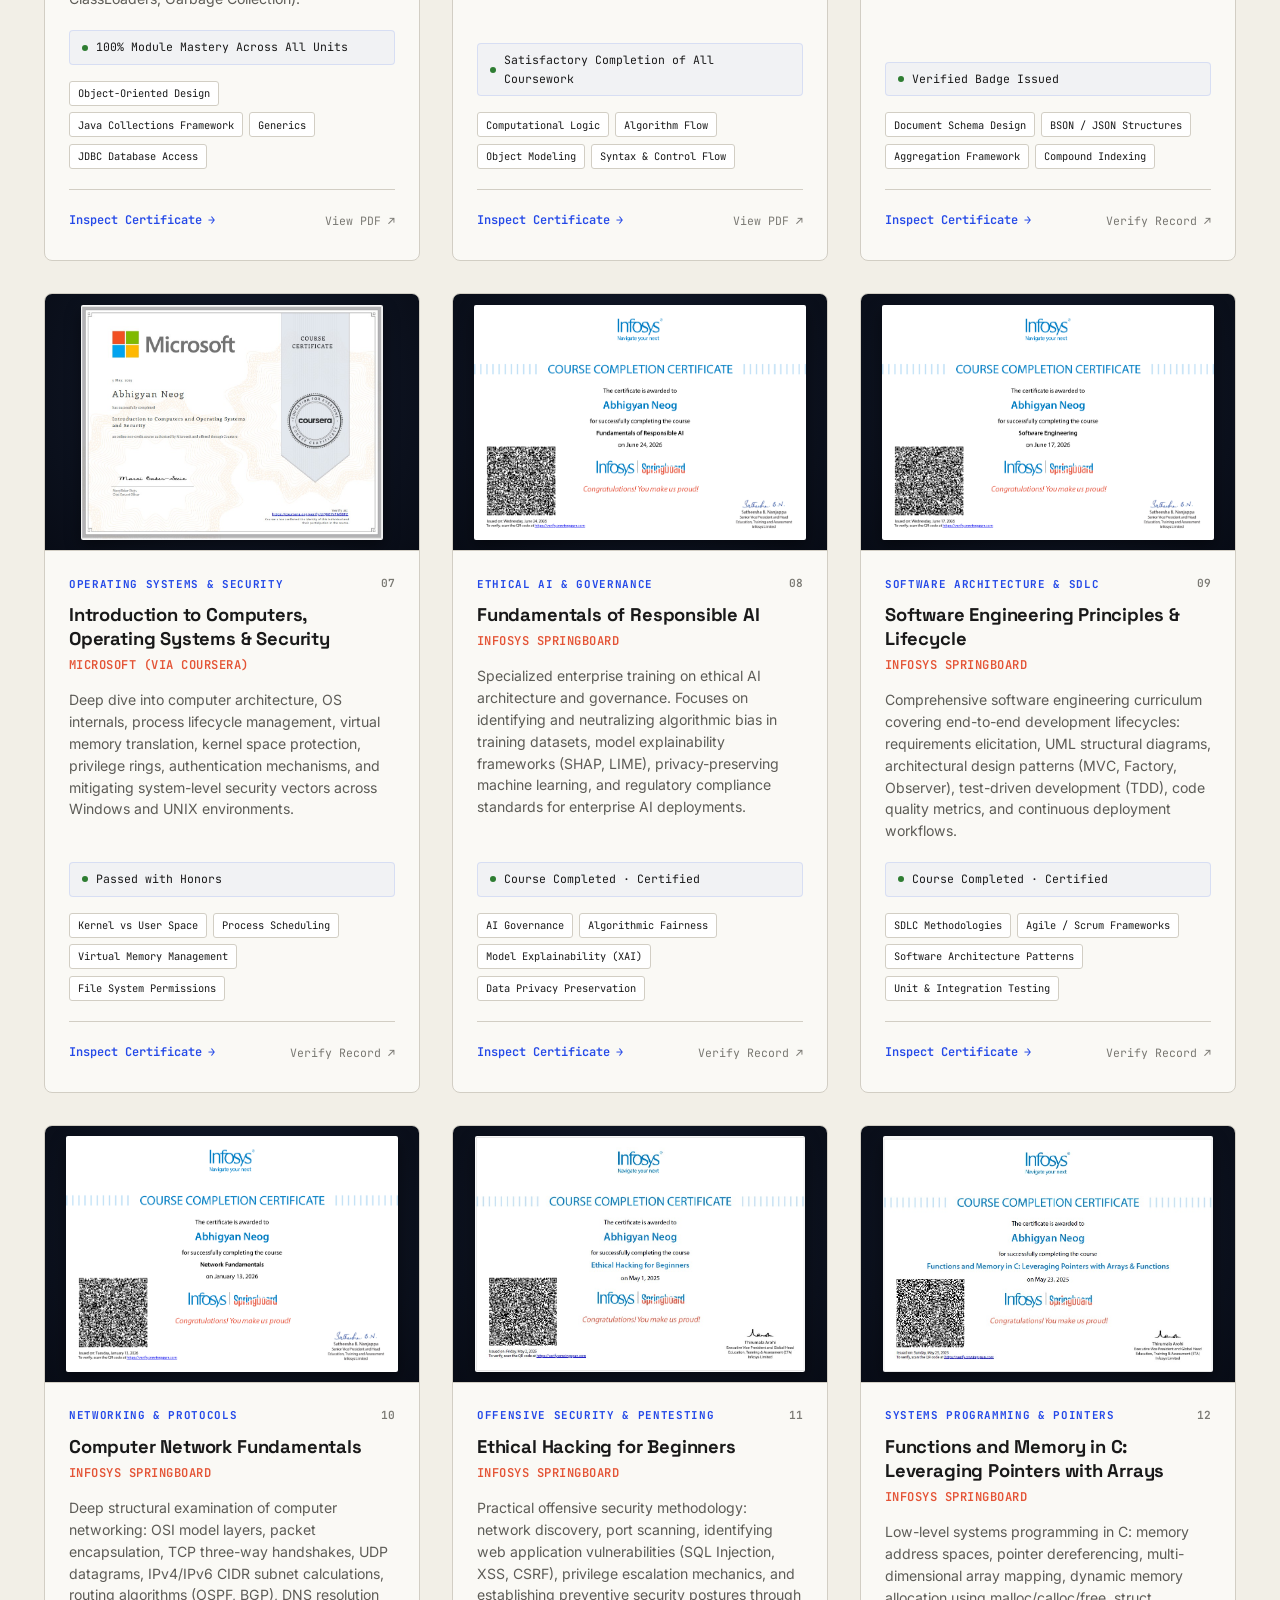
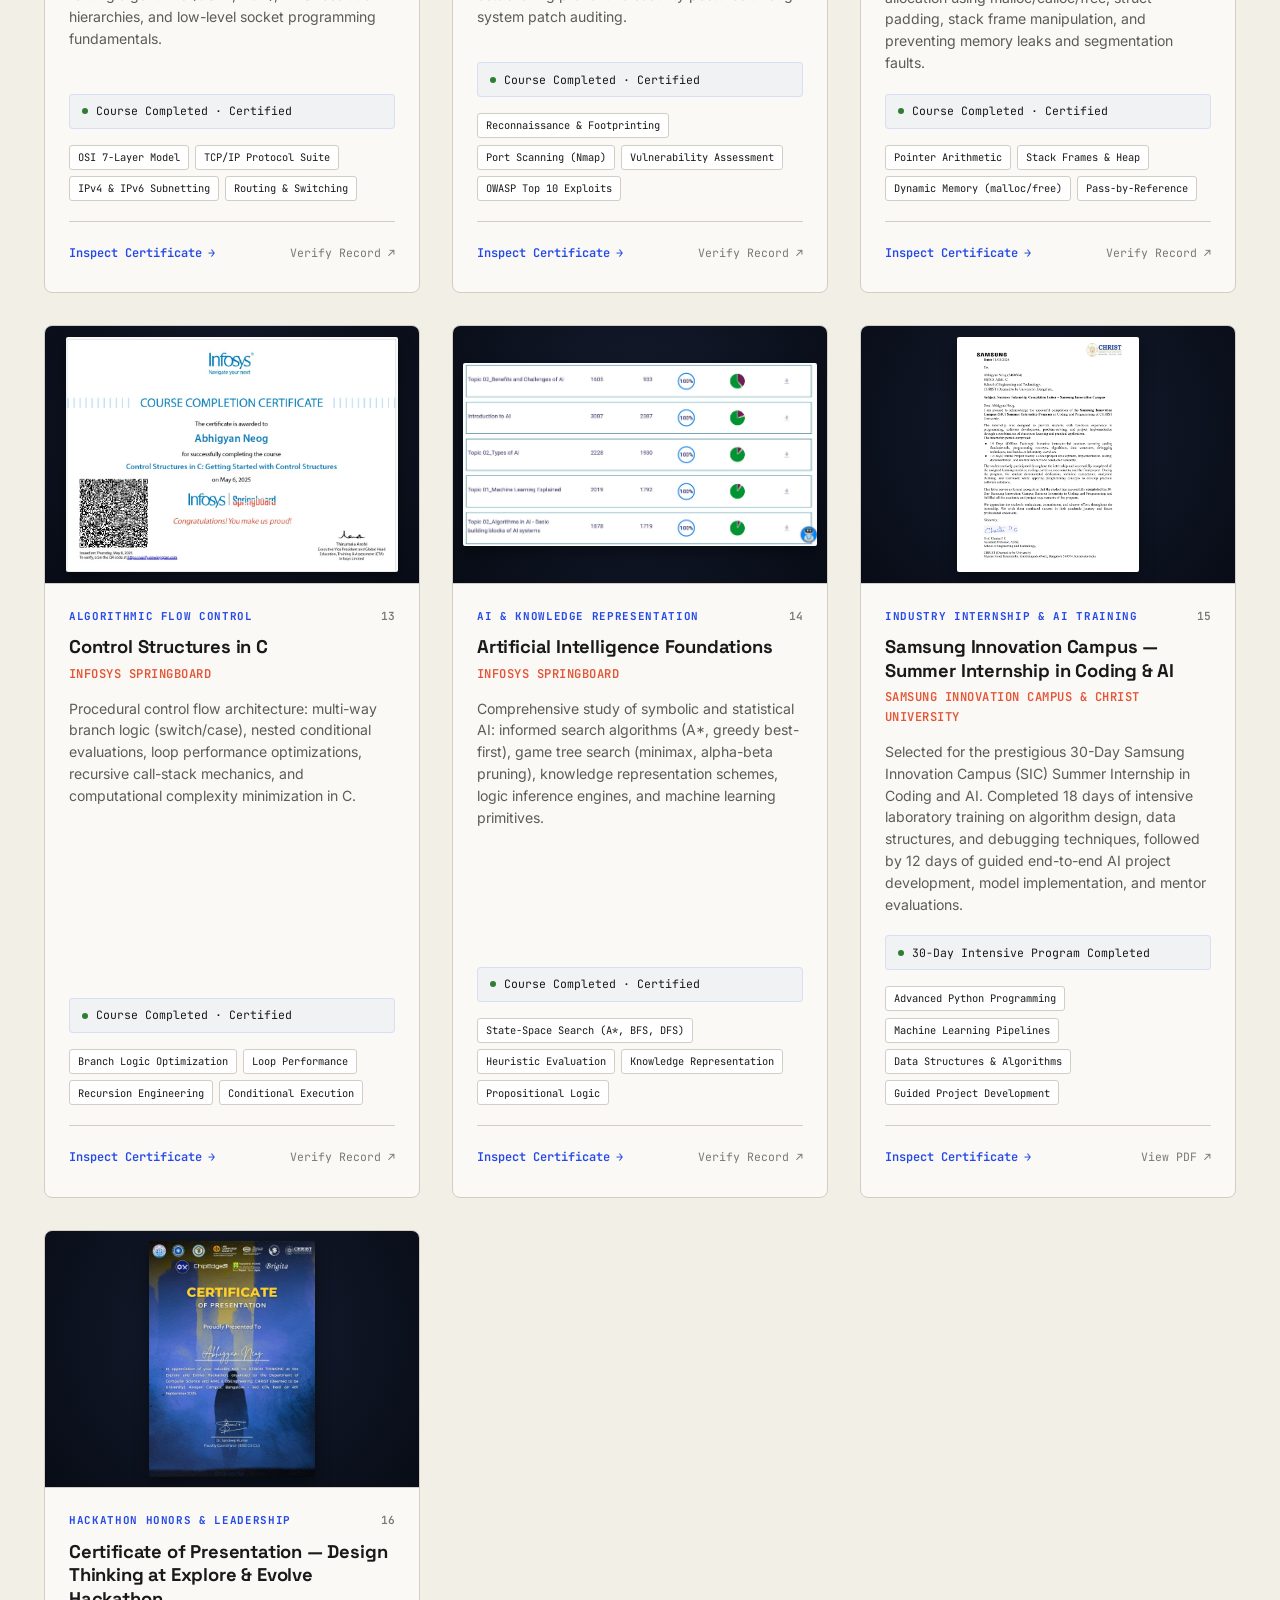
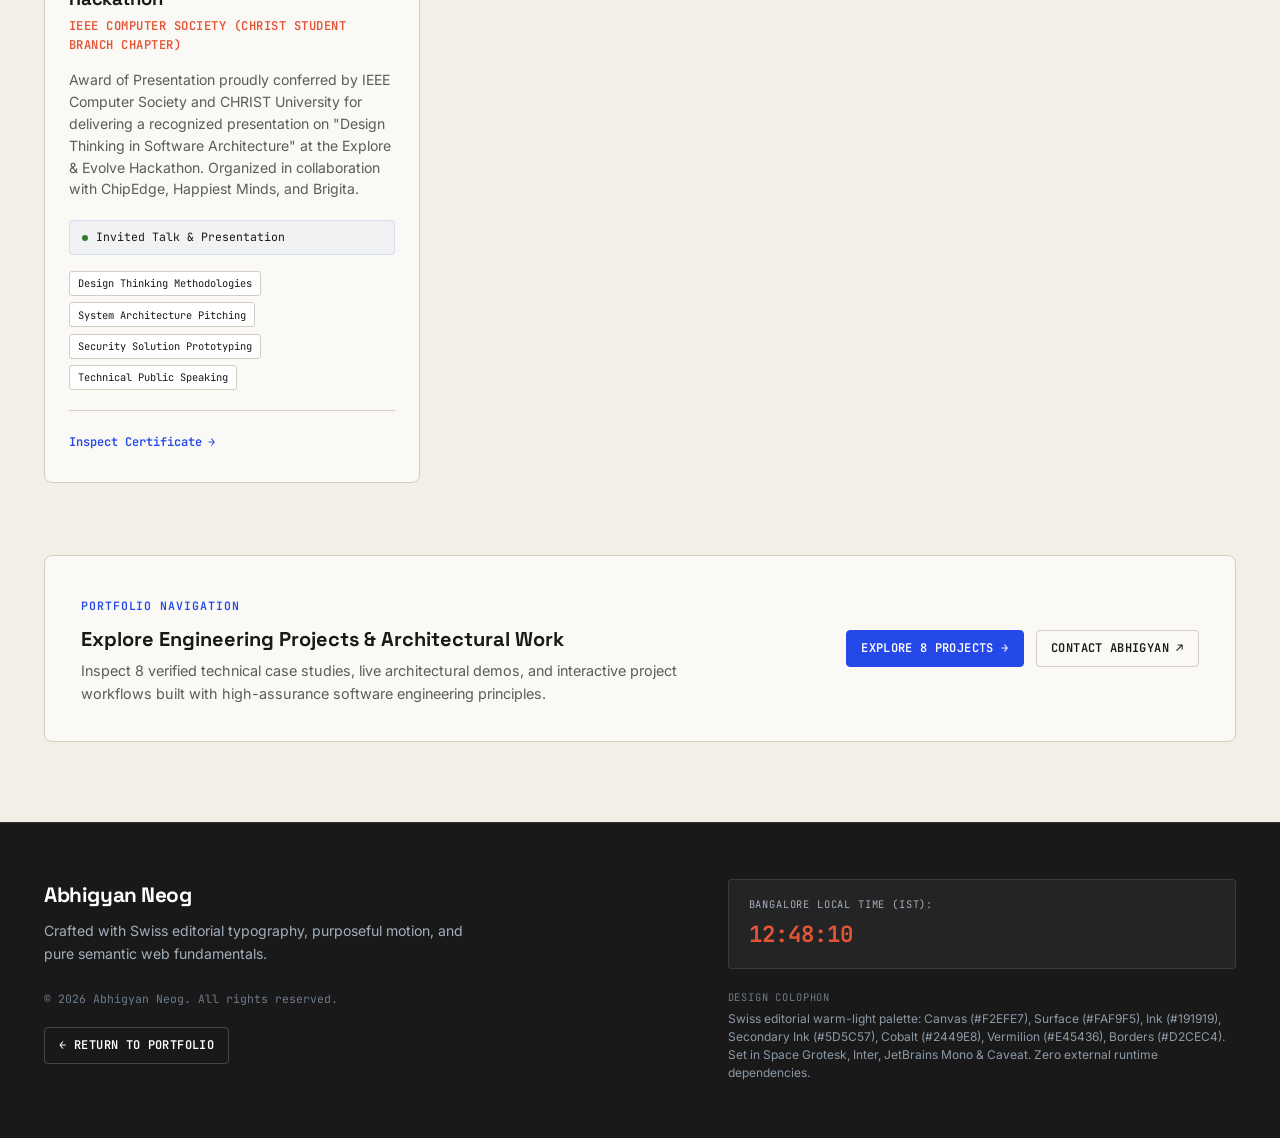
==== commit 2ca958b0: "Finalize portfolio and prepare for deployment" ====
--- a/certifications.html
+++ b/certifications.html
@@ -4,9 +4,9 @@
 <head>
   <meta charset="UTF-8">
   <meta name="viewport" content="width=device-width, initial-scale=1.0">
-  <title>Certifications &amp; Professional Learning — Abhigyan Neog</title>
+  <title>Certifications &amp; Verified Credentials — Abhigyan Neog</title>
   <meta name="description"
-    content="Verified professional certifications, industry job simulations, and completed technical coursework in AI, Cloud, Systems Programming, and Cybersecurity by Abhigyan Neog.">
+    content="Official repository of verified certifications, proctored examinations, distributed systems coursework, cybersecurity simulations, and honors earned by Abhigyan Neog.">
 
   <!-- Favicon -->
   <link rel="icon" type="image/svg+xml"
@@ -23,16 +23,17 @@
   <link rel="stylesheet" href="styles.css">
 
   <style>
-    /* Dedicated Certifications Page Custom Swiss Editorial Styles */
+    /* Dedicated Page Layout Styles */
     .cert-page-main {
-      padding-top: 6rem;
+      padding-top: 5.5rem;
       padding-bottom: 5rem;
+      background-color: var(--color-canvas);
     }
 
     .cert-hero-section {
-      padding-bottom: 3.5rem;
+      padding-bottom: 2.5rem;
       border-bottom: 1px solid var(--border-hairline);
-      margin-bottom: 3.5rem;
+      margin-bottom: 2.5rem;
     }
 
     .cert-breadcrumb {
@@ -66,11 +67,11 @@
     }
 
     .cert-hero-sub {
-      font-size: 1.1rem;
+      font-size: 1.05rem;
       color: var(--color-text-muted);
-      max-width: 780px;
+      max-width: 820px;
       line-height: 1.6;
-      margin-bottom: 2rem;
+      margin-bottom: 1.75rem;
     }
 
     .cert-hero-actions {
@@ -80,247 +81,53 @@
       flex-wrap: wrap;
     }
 
-    /* Featured Azure AI Certification Card */
-    .cert-featured-card {
-      background-color: var(--color-surface);
-      border: 1px solid var(--border-strong);
-      border-left: 4px solid var(--color-cobalt);
-      border-radius: var(--radius-md);
-      padding: clamp(1.75rem, 3vw, 2.75rem);
-      margin-bottom: 4rem;
-      box-shadow: 0 4px 20px rgba(0, 0, 0, 0.04);
-      transition: transform var(--transition-smooth), box-shadow var(--transition-smooth);
-    }
-
-    .cert-featured-card:hover {
-      transform: translateY(-2px);
-      box-shadow: 0 10px 30px rgba(36, 73, 232, 0.08);
-    }
-
-    .cert-featured-grid {
-      display: grid;
-      grid-template-columns: auto 1fr;
-      gap: 2.5rem;
-      align-items: center;
-    }
-
-    @media (max-width: 820px) {
-      .cert-featured-grid {
-        grid-template-columns: 1fr;
-        gap: 1.75rem;
-        text-align: left;
-      }
-    }
-
-    .cert-badge-frame {
-      display: flex;
-      flex-direction: column;
-      align-items: center;
-      justify-content: center;
-      background: #FFFFFF;
-      border: 1px solid var(--border-hairline);
-      padding: 1.75rem;
-      border-radius: var(--radius-md);
-      box-shadow: 0 4px 14px rgba(0, 0, 0, 0.04);
-    }
-
-    .cert-badge-img {
-      width: 170px;
-      height: 170px;
-      object-fit: contain;
-      filter: drop-shadow(0 4px 10px rgba(0, 0, 0, 0.1));
-    }
-
-    .cert-badge-caption {
-      font-family: var(--font-mono);
-      font-size: 0.68rem;
-      text-transform: uppercase;
-      letter-spacing: 0.08em;
-      color: var(--color-text-light);
-      margin-top: 0.75rem;
-    }
-
-    .cert-featured-body {
-      display: flex;
-      flex-direction: column;
-      gap: 0.75rem;
-    }
-
-    .cert-featured-tag-row {
-      display: flex;
-      align-items: center;
-      gap: 0.75rem;
-      flex-wrap: wrap;
-    }
-
-    .cert-featured-title {
-      font-family: var(--font-display);
-      font-size: clamp(1.5rem, 2.5vw, 2.1rem);
-      font-weight: 700;
-      color: var(--color-text-main);
-      letter-spacing: -0.02em;
-      margin: 0.25rem 0;
-    }
-
-    .cert-featured-issuer {
-      font-family: var(--font-mono);
-      font-size: 0.85rem;
-      color: var(--color-cobalt);
-      font-weight: 600;
-      text-transform: uppercase;
-      letter-spacing: 0.04em;
-    }
-
-    .cert-featured-desc {
-      font-size: 0.95rem;
-      color: var(--color-text-muted);
-      line-height: 1.6;
-    }
-
-    .cert-metrics-table {
+    .cert-flagship-meta-table {
       width: 100%;
       border-collapse: collapse;
+      font-family: var(--font-mono);
+      font-size: 0.8rem;
       margin-top: 1rem;
       margin-bottom: 1.25rem;
-      font-size: 0.82rem;
-    }
-
-    .cert-metrics-table th,
-    .cert-metrics-table td {
-      padding: 0.6rem 0.85rem;
+    }
+
+    .cert-flagship-meta-table th,
+    .cert-flagship-meta-table td {
+      padding: 0.55rem 0.75rem;
       text-align: left;
       border-bottom: 1px solid var(--border-hairline);
     }
 
-    .cert-metrics-table th {
-      font-family: var(--font-mono);
+    .cert-flagship-meta-table th {
       font-size: 0.72rem;
       text-transform: uppercase;
       letter-spacing: 0.06em;
       color: var(--color-text-light);
       background: rgba(36, 73, 232, 0.03);
-      width: 32%;
-    }
-
-    .cert-metrics-table td {
-      font-family: var(--font-mono);
+      width: 34%;
+    }
+
+    .cert-flagship-meta-table td {
       color: var(--color-text-main);
-      font-weight: 500;
-    }
-
-    /* Course Cards Grid */
-    .cert-category-heading {
-      margin-top: 3.5rem;
-      margin-bottom: 1.75rem;
-    }
-
-    .cert-cat-title {
-      font-family: var(--font-display);
-      font-size: 1.4rem;
-      font-weight: 700;
-      color: var(--color-text-main);
+      font-weight: 600;
+    }
+
+    .cert-badge-frame-inner {
       display: flex;
+      flex-direction: column;
       align-items: center;
       gap: 0.75rem;
-    }
-
-    .cert-cat-title::before {
-      content: '';
-      display: inline-block;
-      width: 10px;
-      height: 10px;
-      background: var(--color-cobalt);
-    }
-
-    .cert-cards-grid {
-      display: grid;
-      grid-template-columns: repeat(auto-fit, minmax(320px, 1fr));
-      gap: 1.75rem;
-    }
-
-    .cert-item-card {
-      background-color: var(--color-surface);
+      margin-top: 1rem;
+      padding: 1rem;
+      background: #FFFFFF;
       border: 1px solid var(--border-hairline);
       border-radius: var(--radius-sm);
-      padding: 1.75rem;
-      display: flex;
-      flex-direction: column;
-      justify-content: space-between;
-      transition: transform var(--transition-fast), border-color var(--transition-fast), box-shadow var(--transition-fast);
-    }
-
-    .cert-item-card:hover {
-      transform: translateY(-2px);
-      border-color: var(--border-strong);
-      box-shadow: 0 6px 18px rgba(0, 0, 0, 0.05);
-    }
-
-    .cert-item-meta {
-      display: flex;
-      align-items: center;
-      justify-content: space-between;
-      margin-bottom: 0.85rem;
-    }
-
-    .cert-item-num {
-      font-family: var(--font-mono);
-      font-size: 0.75rem;
-      font-weight: 700;
-      color: var(--color-cobalt);
-    }
-
-    .cert-item-date {
-      font-family: var(--font-mono);
-      font-size: 0.72rem;
-      color: var(--color-text-light);
-      text-transform: uppercase;
-      letter-spacing: 0.05em;
-    }
-
-    .cert-item-title {
-      font-family: var(--font-display);
-      font-size: 1.15rem;
-      font-weight: 700;
-      color: var(--color-text-main);
-      line-height: 1.3;
-      margin-bottom: 0.4rem;
-    }
-
-    .cert-item-issuer {
-      font-family: var(--font-mono);
-      font-size: 0.78rem;
-      color: var(--color-vermilion);
-      font-weight: 600;
-      text-transform: uppercase;
-      letter-spacing: 0.05em;
-      margin-bottom: 0.85rem;
-    }
-
-    .cert-item-desc {
-      font-size: 0.88rem;
-      color: var(--color-text-muted);
-      line-height: 1.55;
-      margin-bottom: 1.25rem;
-    }
-
-    .cert-item-footer {
-      border-top: 1px dashed var(--border-hairline);
-      padding-top: 0.75rem;
-      display: flex;
-      align-items: center;
-      justify-content: space-between;
-      font-family: var(--font-mono);
-      font-size: 0.72rem;
-      color: var(--color-text-light);
-    }
-
-    .cert-status-dot {
-      display: inline-block;
-      width: 7px;
-      height: 7px;
-      border-radius: 50%;
-      background-color: #2E7D32;
-      margin-right: 0.35rem;
+    }
+
+    .cert-badge-frame-inner img {
+      width: 140px;
+      height: 140px;
+      object-fit: contain;
+      filter: drop-shadow(0 4px 10px rgba(0, 0, 0, 0.08));
     }
 
     .cert-return-banner {
@@ -397,59 +204,102 @@
   <main id="main-content" class="cert-page-main">
     <div class="container">
 
-      <!-- Breadcrumb & Page Heading -->
+      <!-- Breadcrumb & Hero Heading -->
       <div class="cert-hero-section">
         <div class="cert-breadcrumb">
           <a href="index.html">Portfolio</a>
           <span>/</span>
-          <span>Credentials &amp; Learning</span>
-        </div>
-
-        <div class="section-num-tag" style="margin-bottom: 0.75rem;">04 / VERIFIED CREDENTIALS</div>
-        <h1 class="cert-hero-title">Certifications &amp; Professional Learning</h1>
+          <span>Verified Credentials</span>
+        </div>
+
+        <div class="section-num-tag" style="margin-bottom: 0.75rem;">04 / VERIFIED CREDENTIALS &amp; CERTIFICATIONS</div>
+        <h1 class="cert-hero-title">Engineering Certifications &amp; Accreditations</h1>
         <p class="cert-hero-sub">
-          A dedicated repository of completed professional certifications, industry job simulations, and verified
-          technical coursework spanning Artificial Intelligence, Cloud Infrastructure, Systems Programming, and Cybersecurity.
+          A comprehensive repository of verified proctored certifications, machine learning &amp; LLM foundations,
+          distributed NoSQL architectures, cybersecurity consulting simulations, and academic honors. Click any certificate to inspect the full-resolution document and verify cryptographic hashes.
         </p>
 
+        <!-- Live Telemetry Stats Bar -->
+        <div class="cert-telemetry-bar">
+          <div class="cert-telemetry-pill">
+            <span class="cert-telemetry-val"><span class="accent-num">16</span> Verified</span>
+            <span class="cert-telemetry-lbl">Accredited Credentials</span>
+          </div>
+          <div class="cert-telemetry-pill">
+            <span class="cert-telemetry-val"><span class="accent-num">98.3%</span> Score</span>
+            <span class="cert-telemetry-lbl">Microsoft Azure AI Proctored</span>
+          </div>
+          <div class="cert-telemetry-pill">
+            <span class="cert-telemetry-val"><span class="accent-num">Elite</span> Grade</span>
+            <span class="cert-telemetry-lbl">NPTEL / IIT Madras LLMs</span>
+          </div>
+          <div class="cert-telemetry-pill">
+            <span class="cert-telemetry-val"><span class="accent-num">100%</span> Mastery</span>
+            <span class="cert-telemetry-lbl">Oracle Academy Java Units</span>
+          </div>
+        </div>
+
         <div class="cert-hero-actions">
+          <a href="#credentials-gallery" class="btn btn-primary btn-sm magnetic-target">
+            <span>Explore All 16 Credentials ↓</span>
+          </a>
           <a href="index.html" class="btn btn-secondary btn-sm magnetic-target">
             <span>← Return to Main Portfolio</span>
           </a>
-          <a href="#professional-certifications" class="btn btn-primary btn-sm magnetic-target">
-            <span>Explore Credentials ↓</span>
-          </a>
         </div>
       </div>
 
-      <!-- FEATURED: Microsoft Azure AI Fundamentals -->
-      <section id="professional-certifications">
-        <div class="section-num-tag" style="margin-bottom: 0.75rem;">PROFESSIONAL CERTIFICATION</div>
-        <div class="cert-featured-card">
-          <div class="cert-featured-grid">
-            <div class="cert-badge-frame">
-              <img src="assets/images/ms_azure_badge.png"
-                alt="Microsoft Certified: Azure AI Fundamentals official certification badge"
-                class="cert-badge-img" />
-              <span class="cert-badge-caption">Microsoft Certified</span>
+      <!-- FLAGSHIP GLOBAL CERTIFICATION SPOTLIGHT -->
+      <section id="flagship-certification" aria-label="Featured Global Cloud Certification">
+        <div class="section-num-tag" style="margin-bottom: 0.75rem;">GLOBAL CLOUD CERTIFICATION — FLAGSHIP CREDENTIAL</div>
+        
+        <div class="cert-flagship-card">
+          <div class="cert-flagship-grid">
+            
+            <!-- Document Plate Preview -->
+            <div>
+              <div class="cert-plate-wrapper" data-cert-id="azure-ai-fundamentals" tabindex="0" role="button" aria-label="Inspect Microsoft Azure AI Fundamentals Score Report">
+                <img src="assets/certificates/MICROSOFT/ms_azure_certificate_preview.png"
+                  alt="Official Microsoft Azure AI Fundamentals Exam Score Report Preview"
+                  class="cert-plate-img" loading="lazy" />
+                <div class="cert-plate-overlay">
+                  <span class="cert-plate-inspect-btn">
+                    <svg width="14" height="14" viewBox="0 0 24 24" fill="none" stroke="currentColor" stroke-width="2.2" stroke-linecap="round" stroke-linejoin="round"><circle cx="11" cy="11" r="8"></circle><line x1="21" y1="21" x2="16.65" y2="16.65"></line><line x1="11" y1="8" x2="11" y2="14"></line><line x1="8" y1="11" x2="14" y2="11"></line></svg>
+                    Inspect Document
+                  </span>
+                  <span class="cert-plate-watermark">Certiport / Pearson VUE</span>
+                </div>
+              </div>
+
+              <!-- Official Badge Frame -->
+              <div class="cert-badge-frame-inner">
+                <img src="assets/certificates/MICROSOFT/ms_azure_badge.png"
+                  alt="Microsoft Certified: Azure AI Fundamentals official badge" />
+                <span style="font-family: var(--font-mono); font-size: 0.72rem; text-transform: uppercase; letter-spacing: 0.08em; color: var(--color-text-muted); font-weight: 600;">Microsoft Certified Associate</span>
+              </div>
             </div>
 
-            <div class="cert-featured-body">
-              <div class="cert-featured-tag-row">
-                <span class="project-badge badge-cobalt">GLOBAL CLOUD CERTIFICATION</span>
-                <span class="project-status status-verified">● VERIFIED EXAM SCORE REPORT</span>
+            <!-- Content & Telemetry -->
+            <div>
+              <div style="display: flex; gap: 0.5rem; align-items: center; flex-wrap: wrap; margin-bottom: 0.5rem;">
+                <span class="project-badge badge-cobalt">GLOBAL CLOUD ACCREDITATION</span>
+                <span class="project-status status-verified">● VERIFIED PROCTORED EXAM REPORT</span>
               </div>
 
-              <h2 class="cert-featured-title">Microsoft Azure AI Fundamentals</h2>
-              <div class="cert-featured-issuer">Issuer: Microsoft · Delivery via Certiport (Pearson VUE)</div>
-
-              <p class="cert-featured-desc">
-                Demonstrated foundational knowledge of machine learning and artificial intelligence concepts along with
-                hands-on capabilities implementing solutions using Microsoft Azure AI Foundry, cognitive services, computer vision,
-                natural language processing, and conversational AI workloads.
+              <h2 style="font-family: var(--font-display); font-size: clamp(1.6rem, 2.5vw, 2.2rem); font-weight: 700; color: var(--color-text-main); margin: 0.25rem 0 0.5rem; letter-spacing: -0.02em;">
+                Microsoft Azure AI Fundamentals (AI-900 / AI-901)
+              </h2>
+
+              <div style="font-family: var(--font-mono); font-size: 0.85rem; color: var(--color-cobalt); font-weight: 600; text-transform: uppercase; letter-spacing: 0.04em; margin-bottom: 0.85rem;">
+                Issuer: Microsoft · Delivery via Certiport (Pearson VUE)
+              </div>
+
+              <p style="font-size: 0.95rem; color: var(--color-text-muted); line-height: 1.6; margin-bottom: 1rem;">
+                Global proctored certification validating comprehensive competency across machine learning fundamentals, computer vision, natural language processing, generative AI architectures, and hands-on solution deployment using Microsoft Azure AI Foundry and Cognitive Services.
               </p>
 
-              <table class="cert-metrics-table">
+              <!-- Examination Metrics Table -->
+              <table class="cert-flagship-meta-table">
                 <tbody>
                   <tr>
                     <th>Candidate</th>
@@ -469,244 +319,90 @@
                   </tr>
                   <tr>
                     <th>Final Score</th>
-                    <td><strong>983 / 1000</strong> (Passing threshold: 700) — <span style="color: #2E7D32; font-weight: 700;">PASS</span></td>
+                    <td><strong>983 / 1000</strong> (Passing threshold: 700) — <span style="color: #2E7D32; font-weight: 700;">PASS (98.3%)</span></td>
                   </tr>
                   <tr>
                     <th>Section Analysis</th>
-                    <td>AI Concepts &amp; Capabilities: <strong>100%</strong> · Microsoft Foundry Solutions: <strong>97%</strong></td>
-                  </tr>
-                  <tr>
-                    <th>Verification Link</th>
-                    <td>
-                      <a href="https://www.starttest.com/ITDVersions/24.2.0.0/ITDStart.aspx?SVC=eac7aa93-7b41-41b6-bbcd-73a47b834284&programid=208&Json=1"
-                        target="_blank" rel="noopener noreferrer" style="color: var(--color-cobalt); text-decoration: underline;">
-                        Official StartTest / Certiport Verification Record ↗
-                      </a>
-                    </td>
+                    <td>AI Concepts &amp; Capabilities: <strong>100%</strong> · Foundry Solutions: <strong>97%</strong></td>
                   </tr>
                 </tbody>
               </table>
+
+              <!-- Action Row -->
+              <div style="display: flex; gap: 0.75rem; flex-wrap: wrap; align-items: center; margin-top: 1.25rem;">
+                <button class="btn btn-primary btn-sm cert-trigger-inspect" data-cert-id="azure-ai-fundamentals">
+                  <span>Inspect Official Score Report 🔍</span>
+                </button>
+                <a href="https://www.starttest.com/ITDVersions/24.2.0.0/ITDStart.aspx?SVC=eac7aa93-7b41-41b6-bbcd-73a47b834284&programid=208&Json=1"
+                  target="_blank" rel="noopener noreferrer" class="btn btn-secondary btn-sm magnetic-target">
+                  <span>Verify on Certiport ↗</span>
+                </a>
+                <a href="assets/certificates/MICROSOFT/ms_azure_certificate.pdf"
+                  target="_blank" rel="noopener noreferrer" class="btn btn-secondary btn-sm magnetic-target">
+                  <span>Open PDF ↗</span>
+                </a>
+              </div>
             </div>
+
           </div>
         </div>
       </section>
 
-      <!-- SECTION 2: SPECIALIZED COURSES & ADVANCED LEARNING -->
-      <section id="specialized-courses">
-        <div class="cert-category-heading">
-          <h3 class="cert-cat-title">Specialized AI, Cloud &amp; Database Coursework</h3>
-        </div>
-
-        <div class="cert-cards-grid">
-          <!-- 1. NPTEL LLMs -->
-          <div class="cert-item-card">
-            <div>
-              <div class="cert-item-meta">
-                <span class="cert-item-num">01</span>
-                <span class="cert-item-date">NOV 2025</span>
-              </div>
-              <h4 class="cert-item-title">Introduction to Large Language Models (LLMs)</h4>
-              <div class="cert-item-issuer">NPTEL</div>
-              <p class="cert-item-desc">
-                Coursework covering transformer neural network architectures, attention mechanisms, tokenization strategies,
-                contextual embeddings, prompt formulation, and adaptation techniques for foundational models.
-              </p>
-            </div>
-            <div class="cert-item-footer">
-              <span><span class="cert-status-dot"></span>Completed Course</span>
-              <span>Online Learning</span>
-            </div>
+      <!-- CREDENTIALS REPOSITORY & CATEGORY FILTER -->
+      <section id="credentials-gallery" aria-label="Credentials Gallery">
+        
+        <div style="display: flex; justify-content: space-between; align-items: flex-end; flex-wrap: wrap; gap: 1rem; margin-bottom: 0.5rem;">
+          <div>
+            <div class="section-num-tag">VERIFIED CREDENTIALS DIRECTORY</div>
+            <h2 style="font-family: var(--font-display); font-size: 1.6rem; font-weight: 700; color: var(--color-text-main); margin: 0.25rem 0 0;">
+              All Verified Certificates &amp; Technical Accreditations
+            </h2>
           </div>
-
-          <!-- 2. Google Cloud Platform Fundamentals -->
-          <div class="cert-item-card">
-            <div>
-              <div class="cert-item-meta">
-                <span class="cert-item-num">02</span>
-                <span class="cert-item-date">APR 2025</span>
-              </div>
-              <h4 class="cert-item-title">Google Cloud Platform Fundamentals</h4>
-              <div class="cert-item-issuer">Coursera / Google Cloud</div>
-              <p class="cert-item-desc">
-                Foundational study of Google Cloud infrastructure, Compute Engine virtual machines, Google Cloud Storage,
-                VPC networks, Identity &amp; Access Management (IAM), and containerized deployments.
-              </p>
-            </div>
-            <div class="cert-item-footer">
-              <span><span class="cert-status-dot"></span>Completed Course</span>
-              <span>Cloud Infrastructure</span>
-            </div>
-          </div>
-
-          <!-- 3. MongoDB Basics for Students -->
-          <div class="cert-item-card">
-            <div>
-              <div class="cert-item-meta">
-                <span class="cert-item-num">03</span>
-                <span class="cert-item-date">JUN 2025</span>
-              </div>
-              <h4 class="cert-item-title">MongoDB Basics for Students</h4>
-              <div class="cert-item-issuer">MongoDB</div>
-              <p class="cert-item-desc">
-                Document-oriented NoSQL database architecture, JSON and BSON data schemas, CRUD operations, indexing
-                mechanisms, and query optimization for scalable data pipelines.
-              </p>
-            </div>
-            <div class="cert-item-footer">
-              <span><span class="cert-status-dot"></span>Completed Course</span>
-              <span>Data Systems</span>
-            </div>
-          </div>
-
-          <!-- 4. Artificial Intelligence -->
-          <div class="cert-item-card">
-            <div>
-              <div class="cert-item-meta">
-                <span class="cert-item-num">04</span>
-                <span class="cert-item-date">APR 2025</span>
-              </div>
-              <h4 class="cert-item-title">Artificial Intelligence</h4>
-              <div class="cert-item-issuer">Infosys Springboard</div>
-              <p class="cert-item-desc">
-                Exploration of core AI principles, state-space search algorithms (A*, BFS, DFS), heuristic evaluation,
-                knowledge representation, logic inference, and machine learning foundations.
-              </p>
-            </div>
-            <div class="cert-item-footer">
-              <span><span class="cert-status-dot"></span>Completed Course</span>
-              <span>AI Foundations</span>
-            </div>
-          </div>
-        </div>
-      </section>
-
-      <!-- SECTION 3: JOB SIMULATIONS & CYBERSECURITY -->
-      <section id="security-simulations">
-        <div class="cert-category-heading">
-          <h3 class="cert-cat-title">Job Simulations &amp; Cybersecurity Competencies</h3>
-        </div>
-
-        <div class="cert-cards-grid">
-          <!-- 5. Deloitte Cyber Job Simulation -->
-          <div class="cert-item-card" style="border-left: 3px solid var(--color-vermilion);">
-            <div>
-              <div class="cert-item-meta">
-                <span class="cert-item-num">05</span>
-                <span class="cert-item-date">OCT 2025</span>
-              </div>
-              <h4 class="cert-item-title">Cyber Job Simulation</h4>
-              <div class="cert-item-issuer">Deloitte (via Forage)</div>
-              <p class="cert-item-desc">
-                Virtual experience program simulating cybersecurity consulting engagements: assessing client infrastructure
-                vulnerabilities, analyzing threat vectors, recommending security controls, and formulating incident briefings.
-              </p>
-            </div>
-            <div class="cert-item-footer">
-              <span><span class="cert-status-dot" style="background-color: var(--color-vermilion);"></span>Job Simulation</span>
-              <span>Professional Practice</span>
-            </div>
-          </div>
-
-          <!-- 6. Ethical Hacking for Beginners -->
-          <div class="cert-item-card">
-            <div>
-              <div class="cert-item-meta">
-                <span class="cert-item-num">06</span>
-                <span class="cert-item-date">MAY 2025</span>
-              </div>
-              <h4 class="cert-item-title">Ethical Hacking for Beginners</h4>
-              <div class="cert-item-issuer">Infosys Springboard</div>
-              <p class="cert-item-desc">
-                Methodologies of security auditing: footprinting, network reconnaissance, port scanning, identifying web
-                application vulnerabilities, and understanding preventive security postures.
-              </p>
-            </div>
-            <div class="cert-item-footer">
-              <span><span class="cert-status-dot"></span>Completed Course</span>
-              <span>Offensive Security</span>
-            </div>
-          </div>
-
-          <!-- 7. Introduction to Computers and OS Security -->
-          <div class="cert-item-card">
-            <div>
-              <div class="cert-item-meta">
-                <span class="cert-item-num">07</span>
-                <span class="cert-item-date">2025</span>
-              </div>
-              <h4 class="cert-item-title">Introduction to Computers and Operating Systems Security</h4>
-              <div class="cert-item-issuer">Microsoft / Coursera</div>
-              <p class="cert-item-desc">
-                Study of operating system security mechanisms, process isolation, access control models, user account
-                hardening, and threat mitigation across Windows and UNIX environments.
-              </p>
-            </div>
-            <div class="cert-item-footer">
-              <span><span class="cert-status-dot"></span>Completed Course</span>
-              <span>OS Security</span>
-            </div>
-          </div>
-        </div>
-      </section>
-
-      <!-- SECTION 4: CORE PROGRAMMING & COMPUTER SCIENCE -->
-      <section id="programming-languages">
-        <div class="cert-category-heading">
-          <h3 class="cert-cat-title">Core Systems &amp; Programming Fundamentals</h3>
-        </div>
-
-        <div class="cert-cards-grid">
-          <!-- 8. Functions & Memory in C -->
-          <div class="cert-item-card">
-            <div>
-              <div class="cert-item-meta">
-                <span class="cert-item-num">08</span>
-                <span class="cert-item-date">MAY 2025</span>
-              </div>
-              <h4 class="cert-item-title">Functions &amp; Memory in C</h4>
-              <div class="cert-item-issuer">Infosys Springboard</div>
-              <p class="cert-item-desc">
-                Rigorous study of low-level memory layout in C, pointer arithmetic, stack frames, heap allocation
-                using <code>malloc</code>/<code>free</code>, pass-by-reference semantics, and avoiding memory leaks.
-              </p>
-            </div>
-            <div class="cert-item-footer">
-              <span><span class="cert-status-dot"></span>Completed Course</span>
-              <span>C Programming</span>
-            </div>
-          </div>
-
-          <!-- 9. Control Structures in C -->
-          <div class="cert-item-card">
-            <div>
-              <div class="cert-item-meta">
-                <span class="cert-item-num">09</span>
-                <span class="cert-item-date">MAY 2025</span>
-              </div>
-              <h4 class="cert-item-title">Control Structures in C</h4>
-              <div class="cert-item-issuer">Infosys Springboard</div>
-              <p class="cert-item-desc">
-                Control-flow engineering: decision trees, multi-way branch logic (switch/case), iterative loop structures,
-                recursion mechanics, and algorithmic efficiency in procedural languages.
-              </p>
-            </div>
-            <div class="cert-item-footer">
-              <span><span class="cert-status-dot"></span>Completed Course</span>
-              <span>Algorithms in C</span>
-            </div>
-          </div>
-        </div>
+          <span style="font-family: var(--font-mono); font-size: 0.75rem; color: var(--color-text-light);">
+            Showing <strong id="visible-count">16</strong> of 16 Credentials
+          </span>
+        </div>
+
+        <!-- Filter Pill Navigation -->
+        <div class="cert-filter-nav" role="tablist" aria-label="Filter Credentials">
+          <button class="cert-filter-btn active" data-filter="all" role="tab" aria-selected="true">
+            <span>All Credentials</span>
+            <span class="cert-filter-count">16</span>
+          </button>
+          <button class="cert-filter-btn" data-filter="cloud-ai" role="tab" aria-selected="false">
+            <span>Cloud &amp; AI</span>
+            <span class="cert-filter-count">5</span>
+          </button>
+          <button class="cert-filter-btn" data-filter="systems-software" role="tab" aria-selected="false">
+            <span>Software &amp; Systems</span>
+            <span class="cert-filter-count">6</span>
+          </button>
+          <button class="cert-filter-btn" data-filter="security-networks" role="tab" aria-selected="false">
+            <span>Security &amp; Networks</span>
+            <span class="cert-filter-count">3</span>
+          </button>
+          <button class="cert-filter-btn" data-filter="honors" role="tab" aria-selected="false">
+            <span>Honors &amp; Experience</span>
+            <span class="cert-filter-count">2</span>
+          </button>
+        </div>
+
+        <!-- Certificate Cards Gallery Grid (Dynamically Populated + Fallback Static Markup) -->
+        <div class="cert-gallery-grid" id="cert-grid">
+          <!-- Populated by JavaScript from CERTIFICATIONS_DATA -->
+        </div>
+
       </section>
 
       <!-- Return to Main Portfolio Banner -->
       <div class="cert-return-banner">
         <div>
-          <span style="font-family: var(--font-mono); font-size: 0.72rem; letter-spacing: 0.08em; text-transform: uppercase; color: var(--color-cobalt); font-weight: 600;">Full Portfolio Exploration</span>
+          <span style="font-family: var(--font-mono); font-size: 0.72rem; letter-spacing: 0.08em; text-transform: uppercase; color: var(--color-cobalt); font-weight: 600;">Portfolio Navigation</span>
           <h3 style="font-family: var(--font-display); font-size: 1.25rem; font-weight: 700; margin: 0.35rem 0 0.25rem; color: var(--color-text-main);">
-            Explore Engineering Projects &amp; Experience
+            Explore Engineering Projects &amp; Architectural Work
           </h3>
           <p style="font-size: 0.9rem; color: var(--color-text-muted); margin: 0; max-width: 620px;">
-            Return to the main portfolio to inspect 8 verified technical case studies, live architectural demos, and interactive project workflows.
+            Inspect 8 verified technical case studies, live architectural demos, and interactive project workflows built with high-assurance software engineering principles.
           </p>
         </div>
         <div style="display: flex; gap: 0.75rem; flex-wrap: wrap;">
@@ -721,6 +417,67 @@
 
     </div>
   </main>
+
+  <!-- CINEMATIC LIGHTBOX MODAL -->
+  <div class="cert-modal-backdrop" id="cert-modal" aria-hidden="true" role="dialog" aria-modal="true">
+    <div class="cert-modal-dialog">
+      
+      <!-- Document Stage (Left) -->
+      <div class="cert-modal-stage">
+        <div class="cert-modal-doc-wrap">
+          <img src="" alt="Certificate Document Preview" class="cert-modal-doc-img" id="modal-doc-img" />
+        </div>
+        
+        <!-- Navigation Controls -->
+        <div class="cert-modal-nav-controls">
+          <button class="cert-modal-nav-btn" id="modal-prev-btn" aria-label="Previous Certificate">← Prev</button>
+          <span class="cert-modal-nav-indicator" id="modal-indicator">1 / 16</span>
+          <button class="cert-modal-nav-btn" id="modal-next-btn" aria-label="Next Certificate">Next →</button>
+        </div>
+      </div>
+
+      <!-- Details Drawer (Right) -->
+      <div class="cert-modal-drawer">
+        <div class="cert-modal-top-row">
+          <span class="cert-modal-badge" id="modal-category">GLOBAL ACCREDITATION</span>
+          <button class="cert-modal-close-btn" id="modal-close-btn" aria-label="Close Certificate Modal">✕</button>
+        </div>
+
+        <h3 class="cert-modal-title" id="modal-title">Certificate Title</h3>
+        <div class="cert-modal-issuer" id="modal-issuer">Issuing Body</div>
+
+        <p class="cert-modal-desc" id="modal-desc">
+          Technical description of syllabus and engineering competencies covered.
+        </p>
+
+        <!-- Dynamic Metrics Table -->
+        <table class="cert-modal-metrics-table" id="modal-metrics-table">
+          <tbody>
+            <!-- Populated via JS -->
+          </tbody>
+        </table>
+
+        <!-- Skills Chips Box -->
+        <div class="cert-modal-skills-box">
+          <div class="cert-modal-skills-title">Core Competencies &amp; Technologies:</div>
+          <div class="cert-card-skills" id="modal-skills-container">
+            <!-- Chips populated via JS -->
+          </div>
+        </div>
+
+        <!-- Action Buttons -->
+        <div class="cert-modal-actions-row">
+          <a href="#" target="_blank" rel="noopener noreferrer" class="btn btn-primary btn-sm" id="modal-pdf-btn">
+            <span>Open Official PDF ↗</span>
+          </a>
+          <a href="#" target="_blank" rel="noopener noreferrer" class="btn btn-secondary btn-sm" id="modal-verify-btn">
+            <span>Verify Credential Online ↗</span>
+          </a>
+        </div>
+      </div>
+
+    </div>
+  </div>
 
   <!-- Editorial Footer -->
   <footer class="site-footer">
@@ -751,8 +508,8 @@
     </div>
   </footer>
 
-  <!-- Content Data Store -->
-  <script src="data/certifications.js"></script>
+  <!-- Certifications Data Store -->
+  <script src="data/certifications.js?v=20261027b"></script>
 
   <script>
     // Header shadow on scroll
@@ -801,6 +558,288 @@
     }
     updateBangaloreClock();
     setInterval(updateBangaloreClock, 1000);
+
+    /* ==========================================================================
+       DYNAMIC CERTIFICATES GALLERY & LIGHTBOX CONTROLLER
+       ========================================================================== */
+    (function () {
+      if (typeof window.CERTIFICATIONS_DATA === 'undefined') return;
+
+      const data = window.CERTIFICATIONS_DATA;
+      const credentialsList = Array.isArray(data.credentials) ? data.credentials : [
+        ...(data.specializedCourses || []),
+        ...(data.securitySimulations || []),
+        ...(data.systemsProgramming || [])
+      ];
+      const allItems = data.featured ? [data.featured, ...credentialsList] : credentialsList;
+      const grid = document.getElementById('cert-grid');
+      const visibleCountEl = document.getElementById('visible-count');
+      const filterBtns = document.querySelectorAll('.cert-filter-btn');
+
+      // Render all certificate cards
+      function renderCards(filter = 'all') {
+        if (!grid) return;
+        grid.innerHTML = '';
+
+        let filtered = credentialsList;
+        if (filter === 'cloud-ai') {
+          filtered = allItems.filter(item => item.category === 'cloud-ai');
+        } else if (filter !== 'all') {
+          filtered = credentialsList.filter(item => item.category === filter);
+        }
+
+        if (visibleCountEl) {
+          visibleCountEl.textContent = filtered.length;
+        }
+
+        filtered.forEach(cert => {
+          const card = document.createElement('article');
+          card.className = 'cert-card';
+          card.setAttribute('data-category', cert.category);
+          card.setAttribute('data-cert-id', cert.id);
+
+          const skillsHtml = (cert.skills || [])
+            .slice(0, 4)
+            .map(s => `<span class="cert-skill-chip">${s}</span>`)
+            .join('');
+
+          const scoreHtml = cert.score
+            ? `<div class="cert-card-score-row">
+                 <span class="cert-card-score-dot"></span>
+                 <span>${cert.score}</span>
+               </div>`
+            : '';
+
+          const verifyBtn = cert.verificationUrl
+            ? `<a href="${cert.verificationUrl}" target="_blank" rel="noopener noreferrer" class="cert-btn-verify">Verify Record ↗</a>`
+            : (cert.pdfPath ? `<a href="${cert.pdfPath}" target="_blank" rel="noopener noreferrer" class="cert-btn-verify">View PDF ↗</a>` : '');
+
+          card.innerHTML = `
+            <div class="cert-card-media" data-cert-id="${cert.id}" tabindex="0" role="button" aria-label="Inspect certificate for ${cert.title}">
+              <img src="${cert.previewImage}" alt="${cert.title} preview plate" class="cert-card-thumb" loading="lazy" />
+              <div class="cert-card-media-overlay">
+                <span class="cert-card-inspect-tag">
+                  <svg width="12" height="12" viewBox="0 0 24 24" fill="none" stroke="currentColor" stroke-width="2.2" stroke-linecap="round" stroke-linejoin="round"><circle cx="11" cy="11" r="8"></circle><line x1="21" y1="21" x2="16.65" y2="16.65"></line><line x1="11" y1="8" x2="11" y2="14"></line><line x1="8" y1="11" x2="14" y2="11"></line></svg>
+                  Inspect
+                </span>
+                <span class="cert-card-date-badge">${cert.date || cert.year}</span>
+              </div>
+            </div>
+
+            <div class="cert-card-body">
+              <div class="cert-card-header">
+                <span class="cert-card-cat">${cert.categoryLabel || cert.category}</span>
+                <span class="cert-card-num">${cert.number || '★'}</span>
+              </div>
+
+              <h3 class="cert-card-title">${cert.title}</h3>
+              <div class="cert-card-issuer">${cert.issuer}</div>
+
+              <p class="cert-card-desc">${cert.description}</p>
+
+              ${scoreHtml}
+
+              <div class="cert-card-skills">
+                ${skillsHtml}
+              </div>
+
+              <div class="cert-card-footer">
+                <button type="button" class="cert-btn-inspect" data-cert-id="${cert.id}">
+                  <span>Inspect Certificate</span>
+                  <span aria-hidden="true">→</span>
+                </button>
+                ${verifyBtn}
+              </div>
+            </div>
+          `;
+
+          grid.appendChild(card);
+        });
+
+        attachCardEvents();
+      }
+
+      // Filter button event listeners
+      filterBtns.forEach(btn => {
+        btn.addEventListener('click', () => {
+          filterBtns.forEach(b => {
+            b.classList.remove('active');
+            b.setAttribute('aria-selected', 'false');
+          });
+          btn.classList.add('active');
+          btn.setAttribute('aria-selected', 'true');
+          const filter = btn.getAttribute('data-filter') || 'all';
+          renderCards(filter);
+        });
+      });
+
+      // Initial card render
+      renderCards('all');
+
+      /* ========================================================================
+         LIGHTBOX MODAL LOGIC
+         ======================================================================== */
+      const modal = document.getElementById('cert-modal');
+      const modalImg = document.getElementById('modal-doc-img');
+      const modalTitle = document.getElementById('modal-title');
+      const modalIssuer = document.getElementById('modal-issuer');
+      const modalCategory = document.getElementById('modal-category');
+      const modalDesc = document.getElementById('modal-desc');
+      const modalMetricsTable = document.getElementById('modal-metrics-table');
+      const modalSkillsContainer = document.getElementById('modal-skills-container');
+      const modalPdfBtn = document.getElementById('modal-pdf-btn');
+      const modalVerifyBtn = document.getElementById('modal-verify-btn');
+      const modalIndicator = document.getElementById('modal-indicator');
+      const modalCloseBtn = document.getElementById('modal-close-btn');
+      const modalPrevBtn = document.getElementById('modal-prev-btn');
+      const modalNextBtn = document.getElementById('modal-next-btn');
+
+      let currentModalIndex = 0;
+
+      function openModal(certId) {
+        let index = allItems.findIndex(item => item.id === certId);
+        if (index === -1) index = 0;
+        showModalCert(index);
+        if (modal) {
+          modal.classList.add('open');
+          modal.setAttribute('aria-hidden', 'false');
+          document.body.style.overflow = 'hidden';
+        }
+      }
+
+      function closeModal() {
+        if (!modal) return;
+        modal.classList.remove('open');
+        modal.setAttribute('aria-hidden', 'true');
+        document.body.style.overflow = '';
+      }
+
+      function showModalCert(index) {
+        if (index < 0) index = allItems.length - 1;
+        if (index >= allItems.length) index = 0;
+        currentModalIndex = index;
+
+        const cert = allItems[index];
+        if (!cert) return;
+
+        if (modalImg) {
+          modalImg.src = cert.previewImage;
+          modalImg.alt = `${cert.title} Certificate Document`;
+        }
+
+        if (modalTitle) modalTitle.textContent = cert.title;
+        if (modalIssuer) modalIssuer.textContent = cert.issuer;
+        if (modalCategory) modalCategory.textContent = cert.categoryLabel || cert.badgeStatus || 'VERIFIED CREDENTIAL';
+        if (modalDesc) modalDesc.textContent = cert.description;
+
+        // Populate metrics table
+        if (modalMetricsTable) {
+          const tbody = modalMetricsTable.querySelector('tbody') || modalMetricsTable;
+          tbody.innerHTML = '';
+
+          const metricsList = cert.metrics || [];
+          // If no custom metrics, build standard ones
+          if (metricsList.length === 0) {
+            if (cert.date) metricsList.push({ label: 'Date Earned', value: cert.date });
+            if (cert.status) metricsList.push({ label: 'Credential Status', value: cert.status });
+            if (cert.score) metricsList.push({ label: 'Score / Evaluation', value: cert.score });
+            if (cert.credentialId) metricsList.push({ label: 'Credential ID', value: cert.credentialId });
+          }
+
+          metricsList.forEach(m => {
+            const tr = document.createElement('tr');
+            tr.innerHTML = `<th>${m.label}</th><td>${m.value}</td>`;
+            tbody.appendChild(tr);
+          });
+        }
+
+        // Populate skills
+        if (modalSkillsContainer) {
+          modalSkillsContainer.innerHTML = '';
+          (cert.skills || []).forEach(skill => {
+            const chip = document.createElement('span');
+            chip.className = 'cert-skill-chip';
+            chip.textContent = skill;
+            modalSkillsContainer.appendChild(chip);
+          });
+        }
+
+        // Action Buttons
+        if (modalPdfBtn) {
+          if (cert.pdfPath) {
+            modalPdfBtn.href = cert.pdfPath;
+            modalPdfBtn.style.display = 'inline-flex';
+          } else {
+            modalPdfBtn.style.display = 'none';
+          }
+        }
+
+        if (modalVerifyBtn) {
+          if (cert.verificationUrl) {
+            modalVerifyBtn.href = cert.verificationUrl;
+            modalVerifyBtn.style.display = 'inline-flex';
+          } else {
+            modalVerifyBtn.style.display = 'none';
+          }
+        }
+
+        if (modalIndicator) {
+          modalIndicator.textContent = `${index + 1} / ${allItems.length}`;
+        }
+      }
+
+      function attachCardEvents() {
+        // Inspect triggers on cards
+        document.querySelectorAll('.cert-btn-inspect, .cert-card-media').forEach(el => {
+          el.addEventListener('click', (e) => {
+            e.stopPropagation();
+            const id = el.getAttribute('data-cert-id') || el.closest('[data-cert-id]')?.getAttribute('data-cert-id');
+            if (id) openModal(id);
+          });
+          el.addEventListener('keydown', (e) => {
+            if (e.key === 'Enter' || e.key === ' ') {
+              e.preventDefault();
+              const id = el.getAttribute('data-cert-id') || el.closest('[data-cert-id]')?.getAttribute('data-cert-id');
+              if (id) openModal(id);
+            }
+          });
+        });
+      }
+
+      // Flagship Azure inspect triggers
+      document.querySelectorAll('.cert-plate-wrapper, .cert-trigger-inspect').forEach(el => {
+        el.addEventListener('click', () => {
+          openModal('azure-ai-fundamentals');
+        });
+        el.addEventListener('keydown', (e) => {
+          if (e.key === 'Enter' || e.key === ' ') {
+            e.preventDefault();
+            openModal('azure-ai-fundamentals');
+          }
+        });
+      });
+
+      // Modal navigation buttons
+      if (modalCloseBtn) modalCloseBtn.addEventListener('click', closeModal);
+      if (modalPrevBtn) modalPrevBtn.addEventListener('click', () => showModalCert(currentModalIndex - 1));
+      if (modalNextBtn) modalNextBtn.addEventListener('click', () => showModalCert(currentModalIndex + 1));
+
+      // Close modal on backdrop click
+      if (modal) {
+        modal.addEventListener('click', (e) => {
+          if (e.target === modal) closeModal();
+        });
+      }
+
+      // Keyboard navigation
+      window.addEventListener('keydown', (e) => {
+        if (!modal || !modal.classList.contains('open')) return;
+        if (e.key === 'Escape') closeModal();
+        if (e.key === 'ArrowLeft') showModalCert(currentModalIndex - 1);
+        if (e.key === 'ArrowRight') showModalCert(currentModalIndex + 1);
+      });
+
+    })();
   </script>
 </body>
 
--- a/styles.css
+++ b/styles.css
@@ -3353,6 +3353,27 @@
     grid-template-columns: 1fr;
     gap: 2rem;
   }
+
+  .nav-list {
+    gap: 1rem;
+  }
+
+  .nav-link {
+    font-size: 0.78rem;
+  }
+
+  .header-actions {
+    gap: 0.45rem;
+  }
+
+  .header-actions .btn {
+    padding: 0.45rem 0.75rem;
+    font-size: 0.75rem;
+  }
+
+  #header-projects-btn {
+    display: none;
+  }
 }
 
 @media (max-width: 768px) {
@@ -3437,6 +3458,16 @@
 
   .editorial-divider {
     margin-bottom: 1.75rem;
+  }
+}
+
+@media (max-width: 600px) {
+  .brand-role {
+    display: none;
+  }
+
+  #header-cert-btn {
+    display: none;
   }
 }
 
@@ -3728,7 +3759,6 @@
   align-items: center;
   justify-content: center;
   transform-style: preserve-3d;
-  transition: transform 2.4s cubic-bezier(0.2, 0.9, 0.3, 1);
   will-change: transform;
 }
 
@@ -3738,53 +3768,27 @@
   }
 }
 
-/* Scene A: Laptop Side-Angle Arrival from Studio Darkness (0s – 1.8s) */
-.laptop-rig.scene-arriving {
-  transform: translateX(70vw) translateY(55px) translateZ(-120px) rotateX(22deg) rotateY(-36deg) rotateZ(-2deg) scale(calc(var(--laptop-scale) * 0.72));
-  opacity: 0;
-  filter: brightness(0.15) contrast(1.15) blur(3px);
-  animation: laptopSideArrival 1.8s cubic-bezier(0.16, 1, 0.3, 1) forwards;
-}
-
-@keyframes laptopSideArrival {
-  0% {
-    transform: translateX(70vw) translateY(55px) translateZ(-120px) rotateX(22deg) rotateY(-36deg) rotateZ(-2deg) scale(calc(var(--laptop-scale) * 0.72));
-    opacity: 0;
-    filter: brightness(0.15) contrast(1.15) blur(3px);
-  }
-  20% {
-    opacity: 0.75;
-    filter: brightness(0.42) contrast(1.12) blur(2px);
-  }
-  65% {
-    opacity: 1;
-    filter: brightness(0.9) contrast(1.05) blur(0.5px);
-  }
-  100% {
-    transform: translateX(0px) translateY(18px) translateZ(0px) rotateX(16deg) rotateY(-20deg) rotateZ(0deg) scale(calc(var(--laptop-scale) * 0.96));
-    opacity: 1;
-    filter: brightness(1) contrast(1) blur(0px);
-  }
-}
-
-/* Settled Closed Laptop State (3/4 Studio Angle: 1.8s – 2.1s) */
+/* Settled Closed Laptop State: squarely facing viewer in center */
 .laptop-rig.scene-closed {
-  transform: translateX(0px) translateY(18px) translateZ(0px) rotateX(16deg) rotateY(-20deg) rotateZ(0deg) scale(calc(var(--laptop-scale) * 0.96));
+  transform: translateX(0px) translateY(12px) translateZ(0px) rotateX(15deg) rotateY(0deg) rotateZ(0deg) scale(var(--laptop-scale));
   opacity: 1;
   filter: brightness(1);
 }
 
-/* Scene B1: Lid Opens Cinematically in 3/4 Studio Angle (2.1s – 3.6s) */
+/* Scene B1: Lid Opens Cinematically squarely in center */
 .laptop-rig.scene-opening {
-  transform: translateX(0px) translateY(18px) translateZ(0px) rotateX(16deg) rotateY(-20deg) rotateZ(0deg) scale(calc(var(--laptop-scale) * 0.96));
+  transform: translateX(0px) translateY(0px) translateZ(0px) rotateX(15deg) rotateY(0deg) rotateZ(0deg) scale(var(--laptop-scale));
+  transition: transform 1.5s cubic-bezier(0.16, 1, 0.3, 1);
   opacity: 1;
   filter: brightness(1);
 }
 
-/* Scene B2: Camera pans smoothly straight-on to face display (3.6s – 4.2s) */
+/* Fully Opened Laptop State: Squarely Facing Display Center */
 .laptop-rig.scene-opened {
-  transform: translateX(0px) translateY(0px) translateZ(0px) rotateX(4deg) rotateY(0deg) rotateZ(0deg) scale(var(--laptop-scale));
-  transition: transform 0.65s cubic-bezier(0.22, 1, 0.36, 1);
+  transform: translateX(0px) translateY(0px) translateZ(0px) rotateX(15deg) rotateY(0deg) rotateZ(0deg) scale(var(--laptop-scale));
+  transition: transform 0.6s cubic-bezier(0.22, 1, 0.36, 1);
+  opacity: 1;
+  filter: brightness(1);
 }
 
 /* Scene E: Camera aligns directly perpendicular to screen center and dives straight into display */
@@ -3799,7 +3803,7 @@
   top: 195px;
   left: -40px;
   width: 720px;
-  height: 75px;
+  height: 85px;
   transform-origin: 50% 0%;
   transform: rotateX(65deg);
   pointer-events: none;
@@ -3807,37 +3811,12 @@
   transition: opacity 1.2s ease, transform 1.2s ease;
 }
 
-.laptop-rig.scene-arriving .laptop-floor-shadow {
-  animation: shadowSideArrival 1.8s cubic-bezier(0.16, 1, 0.3, 1) forwards;
-}
-
-@keyframes shadowSideArrival {
-  0% {
-    opacity: 0;
-    transform: rotateX(65deg) scale(0.6);
-    filter: blur(24px);
-  }
-  25% {
-    opacity: 0.35;
-    filter: blur(16px);
-  }
-  65% {
-    opacity: 0.85;
-    filter: blur(8px);
-  }
-  100% {
-    opacity: 1;
-    transform: rotateX(65deg) scale(1);
-    filter: blur(5px);
-  }
-}
-
 .shadow-contact {
   position: absolute;
   top: 0;
-  left: 40px;
-  right: 40px;
-  height: 22px;
+  left: 30px;
+  right: 30px;
+  height: 24px;
   border-radius: 50%;
   background: radial-gradient(ellipse at center, rgba(0, 0, 0, 0.96) 0%, rgba(0, 0, 0, 0.6) 45%, transparent 75%);
   filter: blur(5px);
@@ -3854,11 +3833,11 @@
 .shadow-specular-bounce {
   position: absolute;
   top: 15px;
-  left: 120px;
-  right: 120px;
-  height: 30px;
+  left: 100px;
+  right: 100px;
+  height: 35px;
   border-radius: 50%;
-  background: radial-gradient(ellipse at center, rgba(36, 73, 232, 0.18) 0%, rgba(85, 214, 255, 0.06) 40%, transparent 70%);
+  background: radial-gradient(ellipse at center, rgba(36, 73, 232, 0.22) 0%, rgba(85, 214, 255, 0.08) 40%, transparent 70%);
   filter: blur(14px);
   opacity: 0.6;
   transition: opacity 0.8s ease;
@@ -3872,68 +3851,113 @@
 /* Laptop Screen Lid Assembly - Rotates backward from bottom hinge at y=200px */
 .laptop-lid {
   position: absolute;
-  top: -190px;
+  top: -180px;
   left: 10px;
   width: 620px;
-  height: 390px;
-  transform-origin: 50% 100%;
+  height: 380px;
+  transform-origin: 50% 100% 0;
   transform-style: preserve-3d;
-  transition: transform 1.5s cubic-bezier(0.22, 1, 0.36, 1);
+  transition: transform 1.5s cubic-bezier(0.16, 1, 0.3, 1);
   will-change: transform;
-  border-radius: 12px 12px 2px 2px;
+  border-radius: 12px 12px 0 0;
   z-index: 10;
 }
 
 /* When closed: lid rotated forward around hinge to lie flat directly on top of base deck */
-.laptop-rig.scene-closed .laptop-lid,
-.laptop-rig.scene-arriving .laptop-lid {
-  transform: rotateX(-115deg);
-}
-
-/* When opening in 3/4 angle: lid rotates backward around hinge */
+.laptop-rig.scene-closed .laptop-lid {
+  transform: rotateX(-122deg) translateZ(1.5px);
+}
+
+/* When opening: lid rotates backward around hinge smoothly to realistic open angle */
 .laptop-rig.scene-opening .laptop-lid {
-  transform: rotateX(12deg);
-  transition: transform 1.5s cubic-bezier(0.22, 1, 0.36, 1);
-}
-
-/* When open: lid rotates backward around hinge to natural upright ~102deg open viewing angle */
+  transform: rotateX(-14deg);
+}
+
+/* When open: lid stands at realistic open angle relative to base */
 .laptop-rig.scene-opened .laptop-lid,
 .laptop-rig.diving .laptop-lid {
-  transform: rotateX(12deg);
+  transform: rotateX(-14deg);
+}
+
+/* 3D Extruded Lid Walls for Physical Depth (6px thickness) */
+.lid-wall-top {
+  position: absolute;
+  top: 0;
+  left: 0;
+  width: 620px;
+  height: 6px;
+  transform-origin: top;
+  transform: rotateX(90deg);
+  background: linear-gradient(180deg, #2A3648 0%, #151D2A 100%);
+  border-top: 0.5px solid rgba(255, 255, 255, 0.35);
+  backface-visibility: hidden;
+}
+
+.lid-wall-left {
+  position: absolute;
+  top: 0;
+  left: 0;
+  width: 6px;
+  height: 380px;
+  transform-origin: left;
+  transform: rotateY(-90deg);
+  background: linear-gradient(90deg, #151D2A 0%, #222C3C 100%);
+  border-left: 0.5px solid rgba(255, 255, 255, 0.22);
+  backface-visibility: hidden;
+}
+
+.lid-wall-right {
+  position: absolute;
+  top: 0;
+  right: 0;
+  width: 6px;
+  height: 380px;
+  transform-origin: right;
+  transform: rotateY(90deg);
+  background: linear-gradient(270deg, #151D2A 0%, #222C3C 100%);
+  border-right: 0.5px solid rgba(255, 255, 255, 0.22);
+  backface-visibility: hidden;
+}
+
+.lid-wall-bottom {
+  position: absolute;
+  bottom: 0;
+  left: 0;
+  width: 620px;
+  height: 6px;
+  transform-origin: bottom;
+  transform: rotateX(-90deg);
+  background: #0B0F16;
+  backface-visibility: hidden;
 }
 
 /* Outer Shell: The metallic back cover with glowing monogram (visible when closed) */
 .lid-shell-outer {
   position: absolute;
   inset: 0;
-  border-radius: 12px 12px 2px 2px;
+  border-radius: 12px 12px 4px 4px;
   background: linear-gradient(145deg, #242D3D 0%, #161F2C 50%, #0D131F 100%);
   border: 1.5px solid rgba(148, 163, 184, 0.45);
   box-shadow: 0 18px 50px rgba(0, 0, 0, 0.92), inset 0 1px 2px rgba(255, 255, 255, 0.25);
   display: flex;
   align-items: center;
   justify-content: center;
-  opacity: 1;
+  overflow: hidden;
+  transform: rotateY(180deg) translateZ(1px);
+  backface-visibility: hidden;
+  -webkit-backface-visibility: hidden;
   z-index: 12;
-  transition: opacity 0.85s cubic-bezier(0.2, 0.8, 0.2, 1);
-  overflow: hidden;
-}
-
-.laptop-rig.scene-opening .lid-shell-outer {
-  opacity: 0;
-  transition: opacity 0.85s cubic-bezier(0.2, 0.8, 0.2, 1) 0.35s;
 }
 
 .laptop-rig.scene-opened .lid-shell-outer,
 .laptop-rig.diving .lid-shell-outer {
-  opacity: 0;
   pointer-events: none;
 }
 
 .lid-edge-highlight {
   position: absolute;
   inset: 0;
-  border-radius: 12px 12px 2px 2px;
+  border-radius: 12px 12px 0 0;
   box-shadow: inset 0 1px 1.5px rgba(255, 255, 255, 0.45), inset 1px 0 1px rgba(255, 255, 255, 0.15);
   background: linear-gradient(135deg, rgba(255, 255, 255, 0.22) 0%, transparent 40%, rgba(85, 214, 255, 0.12) 100%);
   pointer-events: none;
@@ -3947,6 +3971,7 @@
   justify-content: center;
   opacity: 0.9;
   filter: drop-shadow(0 0 12px rgba(85, 214, 255, 0.45));
+  transform: rotate(180deg);
 }
 
 .lid-aluminum-sheen {
@@ -3960,14 +3985,19 @@
 .lid-screen-inner {
   position: absolute;
   inset: 0;
-  border-radius: 12px 12px 2px 2px;
-  background: linear-gradient(160deg, #1C2433 0%, #0F1624 100%);
-  border: 1.5px solid rgba(148, 163, 184, 0.4);
+  border-radius: 10px 10px 2px 2px;
+  background: linear-gradient(160deg, #161D2B 0%, #0B101A 100%);
+  border: 1px solid rgba(148, 163, 184, 0.35);
+  border-bottom: 2px solid rgba(85, 214, 255, 0.45);
   box-shadow: 0 25px 65px rgba(0, 0, 0, 0.9), 0 0 45px rgba(36, 73, 232, 0.28);
   display: flex;
   flex-direction: column;
   overflow: hidden;
+  transform: translateZ(1px);
+  backface-visibility: hidden;
+  -webkit-backface-visibility: hidden;
   z-index: 8;
+  transition: box-shadow 1.4s ease;
 }
 
 .laptop-bezel {
@@ -4013,34 +4043,45 @@
 }
 
 /* Laptop Display Screen & Backlight */
-/* Laptop Display Screen & Backlight */
 .laptop-display {
   flex: 1;
-  margin: 16px 14px 14px 14px;
-  border-radius: 6px;
+  margin: 10px 12px 6px 12px;
+  border-radius: 4px;
   background: #040711;
   overflow: hidden;
   position: relative;
-  border: 1px solid rgba(85, 214, 255, 0.22);
-  box-shadow: inset 0 0 30px rgba(0, 0, 0, 0.95);
+  border: 1px solid rgba(85, 214, 255, 0.45);
+  box-shadow: 0 0 16px rgba(85, 214, 255, 0.22), inset 0 0 30px rgba(0, 0, 0, 0.95);
   transition: box-shadow 1.2s cubic-bezier(0.16, 1, 0.3, 1), border-color 1.2s ease;
+}
+
+/* Scene B1: Cinematic Glowing Display Opening */
+.laptop-rig.scene-opening .laptop-display {
+  box-shadow: 0 0 38px rgba(85, 214, 255, 0.6), 
+              0 0 85px rgba(36, 73, 232, 0.48),
+              inset 0 0 25px rgba(85, 214, 255, 0.32);
+  border-color: rgba(85, 214, 255, 0.8);
+}
+
+.laptop-rig.scene-opening .lid-screen-inner {
+  box-shadow: 0 25px 65px rgba(0, 0, 0, 0.9), 0 0 52px rgba(85, 214, 255, 0.36);
 }
 
 /* Scene C: Gradual Polished Illumination of Screen & World Map */
 .laptop-display.illuminated {
-  box-shadow: 0 0 65px rgba(36, 73, 232, 0.6), 
-              0 0 26px rgba(85, 214, 255, 0.45),
-              inset 0 0 30px rgba(36, 73, 232, 0.25);
-  border-color: rgba(85, 214, 255, 0.65);
+  box-shadow: 0 0 55px rgba(36, 73, 232, 0.5), 
+              0 0 22px rgba(85, 214, 255, 0.35),
+              inset 0 0 25px rgba(36, 73, 232, 0.2);
+  border-color: rgba(85, 214, 255, 0.52);
 }
 
 /* Scene D: Anticipation State (Convergence & Radiant Screen Intensification) */
 .laptop-display.anticipating {
-  box-shadow: 0 0 100px rgba(36, 73, 232, 0.85), 
-              0 0 45px rgba(85, 214, 255, 0.8),
-              0 0 20px #FFFFFF,
-              inset 0 0 35px rgba(85, 214, 255, 0.5);
-  border-color: #55D6FF;
+  box-shadow: 0 0 75px rgba(36, 73, 232, 0.65), 
+              0 0 30px rgba(85, 214, 255, 0.45),
+              0 0 14px rgba(255, 255, 255, 0.7),
+              inset 0 0 30px rgba(85, 214, 255, 0.28);
+  border-color: rgba(85, 214, 255, 0.65);
   transition: box-shadow 0.65s ease, border-color 0.65s ease;
 }
 
@@ -4051,8 +4092,8 @@
   width: 100%;
   height: 100%;
   object-fit: cover;
-  opacity: 0.22;
-  filter: brightness(0.65) contrast(1.1) saturate(1.05);
+  opacity: 0.42;
+  filter: brightness(0.82) contrast(1.15) saturate(1.15);
   z-index: 1;
   pointer-events: none;
   transform: translateZ(0);
@@ -4060,8 +4101,8 @@
 }
 
 .laptop-display.illuminated .laptop-screen-video {
-  opacity: 0.90;
-  filter: brightness(1.06) contrast(1.2) saturate(1.35);
+  opacity: 0.92;
+  filter: brightness(1.08) contrast(1.22) saturate(1.35);
 }
 
 .laptop-display.anticipating .laptop-screen-video {
@@ -4397,72 +4438,422 @@
   letter-spacing: 0.04em;
 }
 
-/* Hinge Cylinder - Exact shared pivot connecting base rear and lid bottom at y=200px */
+/* Dual Precision Drop-Hinges with Integrated Cylindrical Barrel - Connects base to display at y=200px */
 .laptop-hinge {
   position: absolute;
-  top: 195px;
-  left: 25px;
-  width: 590px;
-  height: 10px;
-  border-radius: 5px;
-  background: linear-gradient(180deg, #333F54 0%, #151D2A 100%);
-  border: 1px solid rgba(148, 163, 184, 0.35);
+  top: 194px;
+  left: 10px;
+  width: 620px;
+  height: 16px;
+  transform-origin: 50% 8px 0;
+  transform-style: preserve-3d;
+  display: flex;
+  align-items: center;
+  justify-content: space-between;
+  padding: 0 46px;
+  box-sizing: border-box;
   z-index: 15;
-  box-shadow: 0 4px 12px rgba(0, 0, 0, 0.9);
-}
-
-/* Laptop Base Deck - Stationary on desk, keyboard facing upward, trackpad at front */
+  transition: transform 1.5s cubic-bezier(0.16, 1, 0.3, 1);
+  will-change: transform;
+  pointer-events: none;
+}
+
+.laptop-rig.scene-closed .laptop-hinge {
+  transform: rotateX(58deg) translateZ(1px);
+}
+
+.laptop-rig.scene-opening .laptop-hinge {
+  transform: rotateX(58deg) translateZ(1.5px);
+}
+
+.laptop-rig.scene-opened .laptop-hinge,
+.laptop-rig.diving .laptop-hinge {
+  transform: rotateX(58deg) translateZ(1.5px);
+}
+
+/* Continuous Cylindrical Hinge Barrel recessed between base shelf and lid */
+.hinge-barrel-main {
+  position: absolute;
+  top: 0;
+  left: 46px;
+  right: 46px;
+  height: 16px;
+  border-radius: 8px;
+  background: linear-gradient(180deg, #4A586E 0%, #2E3A4B 22%, #1A2330 55%, #0F1620 80%, #080C12 100%);
+  border: 1px solid rgba(148, 163, 184, 0.45);
+  box-shadow: 0 3px 8px rgba(0, 0, 0, 0.95), inset 0 1px 1.5px rgba(255, 255, 255, 0.45), inset 0 -1px 2px rgba(0, 0, 0, 0.85);
+  display: flex;
+  align-items: center;
+  justify-content: space-between;
+  overflow: hidden;
+}
+
+.hinge-barrel-reflection {
+  position: absolute;
+  top: 2px;
+  left: 0;
+  width: 100%;
+  height: 2px;
+  background: linear-gradient(90deg, transparent 0%, rgba(255, 255, 255, 0.35) 20%, rgba(255, 255, 255, 0.8) 50%, rgba(255, 255, 255, 0.35) 80%, transparent 100%);
+}
+
+.hinge-barrel-cap {
+  width: 12px;
+  height: 100%;
+  background: #111824;
+  border: 0.5px solid rgba(148, 163, 184, 0.35);
+}
+
+/* Two distinct, precision-machined drop hinges (left & right) */
+.dual-hinge {
+  width: 40px;
+  height: 16px;
+  border-radius: 3px;
+  background: linear-gradient(180deg, #46556B 0%, #2D3A4B 35%, #182230 75%, #0A0F17 100%);
+  border: 1px solid rgba(148, 163, 184, 0.5);
+  box-shadow: 0 3px 6px rgba(0, 0, 0, 0.9), inset 0 1px 1px rgba(255, 255, 255, 0.4);
+  display: flex;
+  align-items: center;
+  justify-content: center;
+  position: relative;
+  z-index: 2;
+}
+
+.hinge-knuckle {
+  width: 28px;
+  height: 8px;
+  border-radius: 2px;
+  background: linear-gradient(180deg, #222C3C 0%, #151D2A 55%, #0C1118 100%);
+  border: 0.5px solid rgba(148, 163, 184, 0.35);
+  box-shadow: inset 0 1px 2px rgba(0, 0, 0, 0.9);
+  display: flex;
+  align-items: center;
+  justify-content: center;
+}
+
+.hinge-pin {
+  width: 16px;
+  height: 2px;
+  border-radius: 1px;
+  background: linear-gradient(90deg, transparent 0%, rgba(148, 163, 184, 0.9) 50%, transparent 100%);
+}
+
+/* Laptop 3D Unibody Base - Stationary on desk with physical extruded depth */
 .laptop-base {
   position: absolute;
   top: 200px;
   left: 10px;
   width: 620px;
   height: 380px;
-  transform-origin: 50% 0%;
-  transform: rotateX(65deg);
-  border-radius: 4px 4px 16px 16px;
-  background: linear-gradient(180deg, #1C2433 0%, #101622 100%);
-  border: 1.5px solid rgba(148, 163, 184, 0.4);
-  box-shadow: 0 35px 80px rgba(0, 0, 0, 0.95);
-  display: flex;
-  flex-direction: column;
-  align-items: center;
-  padding: 16px 22px;
+  transform-origin: 50% 0% 0;
+  transform-style: preserve-3d;
+  transform: rotateX(58deg);
   z-index: 5;
 }
 
+/* Top Deck Surface (holds speakers, keyboard well, and trackpad) */
 .base-deck {
+  position: absolute;
+  top: 0;
+  left: 0;
   width: 100%;
   height: 100%;
+  border-radius: 4px 4px 14px 14px;
+  background: linear-gradient(180deg, #18202D 0%, #121824 45%, #0B0F17 100%);
+  border: 1px solid rgba(148, 163, 184, 0.35);
+  box-shadow: inset 0 1px 1px rgba(255, 255, 255, 0.15), inset 0 -1px 2px rgba(0, 0, 0, 0.8);
   display: flex;
   flex-direction: column;
   align-items: center;
+  justify-content: flex-start;
+  gap: 8px;
+  padding: 8px 18px 10px 18px;
+  box-sizing: border-box;
+  transform: translateZ(0px);
+}
+
+/* 3D Extrusion Side & Front Walls for Physical Unibody Realism */
+/* Front Chamfer Wall (facing forward towards viewer) */
+.base-wall-front {
+  position: absolute;
+  top: 380px;
+  left: 0;
+  width: 620px;
+  height: 14px;
+  transform-origin: top;
+  transform: rotateX(-90deg);
+  background: linear-gradient(180deg, #263448 0%, #172230 60%, #0A0F16 100%);
+  border-top: 1px solid rgba(255, 255, 255, 0.38);
+  border-bottom: 1px solid rgba(0, 0, 0, 0.95);
+  box-shadow: 0 4px 14px rgba(0, 0, 0, 0.9);
+  display: flex;
+  align-items: flex-start;
+  justify-content: center;
+  box-sizing: border-box;
+  z-index: 6;
+}
+
+.front-lip-highlight {
+  position: absolute;
+  top: 0;
+  left: 0;
+  width: 100%;
+  height: 1px;
+  background: linear-gradient(90deg, transparent 5%, rgba(255, 255, 255, 0.35) 20%, rgba(255, 255, 255, 0.6) 50%, rgba(255, 255, 255, 0.35) 80%, transparent 95%);
+}
+
+.laptop-notch {
+  width: 80px;
+  height: 6px;
+  background: #060910;
+  border-radius: 0 0 5px 5px;
+  border: 1px solid rgba(148, 163, 184, 0.4);
+  border-top: none;
+  box-shadow: inset 0 1px 3px rgba(0, 0, 0, 0.95);
+}
+
+/* Left Side Wall (MagSafe and Dual Thunderbolt USB-C) */
+.base-wall-left {
+  position: absolute;
+  top: 0;
+  left: 0;
+  width: 14px;
+  height: 380px;
+  transform-origin: left;
+  transform: rotateY(-90deg);
+  background: linear-gradient(90deg, #101622 0%, #18202E 60%, #1C2534 100%);
+  border-left: 1px solid rgba(255, 255, 255, 0.25);
+  display: flex;
+  flex-direction: column;
+  align-items: center;
+  justify-content: flex-start;
+  padding-top: 36px;
+  gap: 12px;
+  box-sizing: border-box;
+  z-index: 6;
+}
+
+/* Right Side Wall (HDMI, USB-C, Audio Jack) */
+.base-wall-right {
+  position: absolute;
+  top: 0;
+  right: 0;
+  width: 14px;
+  height: 380px;
+  transform-origin: right;
+  transform: rotateY(90deg);
+  background: linear-gradient(270deg, #101622 0%, #18202E 60%, #1C2534 100%);
+  border-right: 1px solid rgba(255, 255, 255, 0.25);
+  display: flex;
+  flex-direction: column;
+  align-items: center;
+  justify-content: flex-start;
+  padding-top: 36px;
+  gap: 12px;
+  box-sizing: border-box;
+  z-index: 6;
+}
+
+/* Authentic CNC Port Cutouts */
+.side-port {
+  border-radius: 2px;
+  background: #05080E;
+  border: 0.5px solid rgba(148, 163, 184, 0.35);
+  box-shadow: inset 0 1px 2px rgba(0, 0, 0, 0.95);
+  position: relative;
+}
+
+.side-port.port-magsafe {
+  width: 8px;
+  height: 18px;
+  border-radius: 3px;
+  background: #080C14;
+}
+
+.side-port.port-magsafe::after {
+  content: '';
+  position: absolute;
+  top: 4px;
+  left: 2px;
+  width: 4px;
+  height: 10px;
+  background: #D4AF37;
+  opacity: 0.7;
+  border-radius: 1px;
+}
+
+.side-port.port-usbc {
+  width: 6px;
+  height: 16px;
+  border-radius: 3px;
+}
+
+.side-port.port-usbc::after {
+  content: '';
+  position: absolute;
+  top: 6px;
+  left: 2px;
+  width: 2px;
+  height: 4px;
+  background: rgba(148, 163, 184, 0.7);
+  border-radius: 0.5px;
+}
+
+.side-port.port-hdmi {
+  width: 7px;
+  height: 20px;
+  border-radius: 2px;
+}
+
+.side-port.port-audio {
+  width: 7px;
+  height: 7px;
+  border-radius: 50%;
+  background: #05080E;
+  border: 0.5px solid rgba(148, 163, 184, 0.4);
+}
+
+/* Rear Exhaust Wall */
+.base-wall-rear {
+  position: absolute;
+  top: 0;
+  left: 0;
+  width: 620px;
+  height: 14px;
+  transform-origin: top;
+  transform: rotateX(-90deg);
+  background: #090E17;
+  border-bottom: 1px solid rgba(148, 163, 184, 0.15);
+  display: flex;
+  align-items: center;
+  justify-content: center;
+  backface-visibility: hidden;
+}
+
+.rear-exhaust-fins {
+  width: 480px;
+  height: 6px;
+  background: repeating-linear-gradient(90deg, #05080E 0px, #05080E 3px, #141C28 3px, #141C28 6px);
+  border-radius: 2px;
+  border: 0.5px solid rgba(148, 163, 184, 0.2);
+}
+
+/* Bottom Chassis Plate */
+.base-bottom-plate {
+  position: absolute;
+  inset: 0;
+  border-radius: 4px 4px 14px 14px;
+  background: linear-gradient(180deg, #0C111A 0%, #080C14 100%);
+  border: 1px solid rgba(148, 163, 184, 0.2);
+  transform: translateZ(-14px);
+  box-shadow: 0 35px 80px rgba(0, 0, 0, 0.95);
+  backface-visibility: hidden;
+}
+
+.rubber-foot {
+  position: absolute;
+  width: 24px;
+  height: 10px;
+  border-radius: 5px;
+  background: #05070B;
+  border: 0.5px solid rgba(148, 163, 184, 0.15);
+  box-shadow: inset 0 1px 2px rgba(0, 0, 0, 0.9);
+}
+
+.rubber-foot.foot-fl { top: 20px; left: 24px; }
+.rubber-foot.foot-fr { top: 20px; right: 24px; }
+.rubber-foot.foot-rl { bottom: 20px; left: 24px; }
+.rubber-foot.foot-rr { bottom: 20px; right: 24px; }
+
+/* Base Rear Shelf: hosts hinge pockets & cooling exhaust vent along the chassis seam */
+/* Base Rear Shelf: hosts hinge pockets & cooling exhaust vent along the chassis seam */
+.base-rear-shelf {
+  position: absolute;
+  top: 0;
+  left: 0;
+  width: 100%;
+  height: 12px;
+  display: flex;
+  align-items: center;
   justify-content: space-between;
-}
-
+  padding: 0 44px;
+  box-sizing: border-box;
+  background: linear-gradient(180deg, #090E17 0%, #131A28 100%);
+  border-bottom: 1px solid rgba(148, 163, 184, 0.22);
+  z-index: 4;
+}
+
+.base-hinge-pocket {
+  width: 40px;
+  height: 9px;
+  border-radius: 2px;
+  background: #060910;
+  border: 1px solid rgba(148, 163, 184, 0.3);
+  box-shadow: inset 0 1.5px 3px rgba(0, 0, 0, 0.95);
+}
+
+.base-rear-vent {
+  flex: 1;
+  height: 6px;
+  margin: 0 16px;
+  border-radius: 2px;
+  background: repeating-linear-gradient(90deg, #05080E 0px, #05080E 3px, #141B26 3px, #141B26 5px);
+  border: 0.5px solid rgba(148, 163, 184, 0.15);
+  box-shadow: inset 0 1px 3px rgba(0, 0, 0, 0.9);
+}
+
+/* Micro-perforated Audio Speaker Grills flanking Keyboard */
+.base-speaker-grill {
+  position: absolute;
+  top: 8px;
+  width: 14px;
+  height: 202px;
+  background-image: radial-gradient(circle, rgba(148, 163, 184, 0.38) 0.65px, transparent 0.75px);
+  background-size: 3.5px 3.5px;
+  opacity: 0.7;
+  pointer-events: none;
+}
+
+.base-speaker-left {
+  left: 6px;
+}
+
+.base-speaker-right {
+  right: 6px;
+}
+
+/* Keyboard Well & Chiclet Keys */
 .keyboard-well {
   position: relative;
-  width: 92%;
-  height: 60%;
-  background: rgba(8, 12, 20, 0.92);
-  border-radius: 8px;
-  border: 1px solid rgba(148, 163, 184, 0.22);
-  box-shadow: inset 0 2px 8px rgba(0, 0, 0, 0.85);
-  padding: 10px 14px;
+  width: 86%;
+  height: 202px;
+  margin-top: 0;
+  background: #070B12;
+  border-radius: 6px;
+  border: 1px solid rgba(148, 163, 184, 0.28);
+  box-shadow: inset 0 2px 8px rgba(0, 0, 0, 0.95), 0 1px 0 rgba(255, 255, 255, 0.05);
+  padding: 3px 8px 5px 8px;
   display: flex;
   flex-direction: column;
   justify-content: space-between;
+  box-sizing: border-box;
   overflow: hidden;
 }
 
 .kb-screen-glow {
   position: absolute;
   inset: 0;
-  border-radius: 8px;
+  border-radius: 6px;
   background: radial-gradient(ellipse at 50% 0%, rgba(85, 214, 255, 0.22) 0%, rgba(36, 73, 232, 0.10) 50%, transparent 80%);
   opacity: 0;
   transition: opacity 1.4s cubic-bezier(0.16, 1, 0.3, 1), background 0.8s ease;
   pointer-events: none;
+  z-index: 2;
+}
+
+.laptop-rig.scene-opening .kb-screen-glow {
+  opacity: 0.85;
+  background: radial-gradient(ellipse at 50% 0%, rgba(85, 214, 255, 0.32) 0%, rgba(36, 73, 232, 0.14) 50%, transparent 80%);
 }
 
 .laptop-display.illuminated ~ * .kb-screen-glow,
@@ -4476,42 +4867,87 @@
   background: radial-gradient(ellipse at 50% 0%, rgba(85, 214, 255, 0.34) 0%, rgba(36, 73, 232, 0.16) 50%, transparent 85%);
 }
 
+/* Subtle Glowing Wake Seam on Closed Laptop */
+.laptop-seam-glow {
+  position: absolute;
+  top: 0;
+  left: 30px;
+  right: 30px;
+  height: 2px;
+  background: linear-gradient(90deg, transparent 0%, rgba(85, 214, 255, 0.6) 20%, #55D6FF 50%, rgba(85, 214, 255, 0.6) 80%, transparent 100%);
+  box-shadow: 0 0 8px rgba(85, 214, 255, 0.8), 0 0 18px rgba(36, 73, 232, 0.6);
+  border-radius: 1px;
+  opacity: 0;
+  transition: opacity 0.6s ease;
+  pointer-events: none;
+}
+
+.laptop-rig.scene-closed .laptop-seam-glow {
+  opacity: 0.95;
+  animation: seamBreathe 2.4s ease-in-out infinite alternate;
+}
+
+@keyframes seamBreathe {
+  0% { opacity: 0.55; filter: drop-shadow(0 0 4px rgba(85, 214, 255, 0.5)); }
+  100% { opacity: 1; filter: drop-shadow(0 0 12px rgba(85, 214, 255, 0.9)); }
+}
+
+/* Individual Chiclet Keys Layout */
 .kb-row {
   width: 100%;
   height: 14%;
-  background: linear-gradient(180deg, #1C2433 0%, #121824 100%);
-  border-radius: 3px;
-  border: 0.5px solid rgba(255, 255, 255, 0.08);
-  box-shadow: 0 1px 2px rgba(0, 0, 0, 0.6);
-}
-
-.kb-row.kb-r3 {
-  display: flex;
-  align-items: center;
-  gap: 6px;
-  background: transparent;
-  border: none;
-  box-shadow: none;
-}
-
-.kb-r3-keys-left {
+  display: flex;
+  align-items: center;
+  gap: 3.5px;
+  z-index: 3;
+}
+
+.kb-row.kb-r-fn {
+  height: 10%;
+}
+
+.kb-key {
   flex: 1;
   height: 100%;
-  background: linear-gradient(180deg, #1C2433 0%, #121824 100%);
-  border-radius: 3px;
-  border: 0.5px solid rgba(255, 255, 255, 0.08);
-  box-shadow: 0 1px 2px rgba(0, 0, 0, 0.6);
-}
-
-/* Enter Key - Distinct ANSI Return Key Geometry on Row 3 */
+  border-radius: 2.5px;
+  background: linear-gradient(180deg, #222B3B 0%, #141C28 100%);
+  border: 0.5px solid rgba(148, 163, 184, 0.24);
+  box-shadow: 0 1px 2px rgba(0, 0, 0, 0.75), inset 0 0.5px 0.5px rgba(255, 255, 255, 0.15);
+  display: flex;
+  align-items: center;
+  justify-content: center;
+  font-family: var(--font-mono, 'JetBrains Mono', monospace);
+  font-size: 0.44rem;
+  font-weight: 600;
+  color: rgba(220, 235, 255, 0.65);
+  letter-spacing: -0.02em;
+  user-select: none;
+  box-sizing: border-box;
+}
+
+.kb-key.k-fn { font-size: 0.36rem; color: rgba(148, 163, 184, 0.6); }
+.kb-key.k-touchid { background: #0A0E16; border-color: rgba(148, 163, 184, 0.35); flex: 1.2; }
+.kb-key.k-backspace { flex: 1.7; font-size: 0.4rem; }
+.kb-key.k-tab { flex: 1.5; font-size: 0.4rem; }
+.kb-key.k-caps { flex: 1.8; font-size: 0.4rem; }
+.kb-key.k-lshift { flex: 2.2; font-size: 0.4rem; }
+.kb-key.k-rshift { flex: 2.2; font-size: 0.4rem; }
+.kb-key.k-mod { flex: 1.1; font-size: 0.38rem; }
+.kb-key.k-cmd { flex: 1.3; font-size: 0.4rem; }
+.kb-key.k-spacebar { flex: 5.5; background: linear-gradient(180deg, #263142 0%, #17202D 100%); }
+.kb-key.k-arrow { flex: 0.9; font-size: 0.4rem; }
+.kb-arrows-stacked { flex: 0.9; height: 100%; display: flex; flex-direction: column; gap: 1px; }
+.kb-key.k-arrow-half { width: 100%; height: calc(50% - 0.5px); font-size: 0.32rem; }
+
+/* Enter Key - Distinct ANSI Return Key Geometry on Row 4 */
 .kb-enter-key {
   position: relative;
-  width: 58px;
+  flex: 1.9;
   height: 100%;
-  background: linear-gradient(180deg, #242E40 0%, #141C2A 100%);
-  border: 1px solid rgba(148, 163, 184, 0.38);
-  border-radius: 3px;
-  box-shadow: 0 2px 4px rgba(0, 0, 0, 0.7), inset 0 1px 1px rgba(255, 255, 255, 0.2);
+  background: linear-gradient(180deg, #273448 0%, #16202E 100%);
+  border: 1px solid rgba(85, 214, 255, 0.4);
+  border-radius: 2.5px;
+  box-shadow: 0 1.5px 3px rgba(0, 0, 0, 0.8), inset 0 0.5px 1px rgba(255, 255, 255, 0.25);
   display: flex;
   align-items: center;
   justify-content: center;
@@ -4524,7 +4960,7 @@
   font-family: var(--font-mono, 'JetBrains Mono', monospace);
   font-size: 0.68rem;
   font-weight: 800;
-  color: rgba(220, 235, 255, 0.85);
+  color: rgba(220, 235, 255, 0.9);
   line-height: 1;
   transition: color 0.2s ease, text-shadow 0.2s ease;
 }
@@ -4532,7 +4968,7 @@
 .enter-key-glow {
   position: absolute;
   inset: -2px;
-  border-radius: 5px;
+  border-radius: 4px;
   background: radial-gradient(circle at center, rgba(85, 214, 255, 0.6) 0%, rgba(36, 73, 232, 0.2) 60%, transparent 100%);
   opacity: 0;
   pointer-events: none;
@@ -4541,9 +4977,9 @@
 
 /* Automatic Enter Key Press Animation State (Scene C) */
 .kb-enter-key.pressed {
-  transform: translateY(2.5px) scale(0.96);
+  transform: translateY(2px) scale(0.97);
   background: linear-gradient(180deg, #101724 0%, #0B101A 100%);
-  box-shadow: inset 0 2px 4px rgba(0, 0, 0, 0.95), 0 0 12px rgba(85, 214, 255, 0.75);
+  box-shadow: inset 0 2px 4px rgba(0, 0, 0, 0.95), 0 0 14px rgba(85, 214, 255, 0.85);
   border-color: #55D6FF;
 }
 
@@ -4590,33 +5026,27 @@
   }
 }
 
+/* Large Precision Glass Trackpad */
 .trackpad {
-  width: 180px;
-  height: 95px;
-  border-radius: 8px;
-  background: rgba(24, 32, 46, 0.6);
-  border: 1px solid rgba(148, 163, 184, 0.22);
-  box-shadow: inset 0 1px 3px rgba(0, 0, 0, 0.5);
-  margin-top: 10px;
-}
-
-.base-front-edge {
-  position: absolute;
-  bottom: 0;
-  left: 0;
-  width: 100%;
-  height: 8px;
+  position: relative;
+  width: 220px;
+  height: 106px;
+  border-radius: 7px;
+  background: linear-gradient(180deg, rgba(28, 38, 54, 0.55) 0%, rgba(16, 23, 34, 0.75) 100%);
+  border: 1px solid rgba(148, 163, 184, 0.28);
+  box-shadow: inset 0 1px 3px rgba(0, 0, 0, 0.6), 0 1px 0 rgba(255, 255, 255, 0.08);
+  margin-top: 2px;
+  margin-bottom: 2px;
   display: flex;
   justify-content: center;
 }
 
-.laptop-notch {
-  width: 80px;
-  height: 5px;
-  background: #0A0E18;
-  border-radius: 0 0 4px 4px;
-  border: 1px solid rgba(148, 163, 184, 0.25);
-  border-top: none;
+.trackpad-divider {
+  position: absolute;
+  top: 0;
+  width: 1px;
+  height: 12px;
+  background: rgba(148, 163, 184, 0.28);
 }
 
 /* Spatial Warp Depth Tunnel (Smooth cinematic transition in Stage B) */
@@ -6610,4 +7040,1121 @@
   }
 }
 
-
+/* ==========================================================================
+   21. SUSPENDED EDITORIAL CARDS: CASE STUDIES, SKILLS & EXPERIENCE
+   Fine hanging threads, overhead anchor studs, cobalt/brass eyelet pins,
+   tactile paper elevation shadows, and organic gallery resting variations.
+   ========================================================================== */
+
+/* Containers: provide headroom for overhead suspension wires */
+.section-case-studies .case-study-cards-grid,
+.section-skills .skills-editorial-grid {
+  padding-top: 34px;
+  gap: 3.5rem 1.75rem;
+}
+
+.section-experience .timeline-container {
+  padding-top: 34px;
+  gap: 3.25rem;
+}
+
+/* Base Card Styling: Physical Suspended Placards */
+.section-case-studies .case-study-quick-card,
+.section-skills .skill-category-card,
+.section-experience .timeline-entry {
+  position: relative;
+  background-color: #FAF9F5 !important;
+  border: 1px solid #D2CEC4 !important;
+  border-radius: 6px;
+  overflow: visible !important;
+  box-shadow: 0 3px 6px -1px rgba(25, 25, 25, 0.04),
+              0 14px 28px -4px rgba(25, 25, 25, 0.08),
+              0 1px 2px rgba(25, 25, 25, 0.03);
+  transform-origin: 50% -26px; /* Suspension pivot point at overhead anchor */
+  transition: transform 0.45s cubic-bezier(0.2, 0.8, 0.2, 1),
+              box-shadow 0.45s ease,
+              border-color 0.3s ease;
+  will-change: transform, box-shadow;
+}
+
+/* Hover State: card elevates slightly and straightens upright for reading */
+.section-case-studies .case-study-quick-card:hover,
+.section-skills .skill-category-card:hover,
+.section-experience .timeline-entry:hover {
+  transform: translateY(-6px) rotate(0deg) !important;
+  box-shadow: 0 6px 14px -2px rgba(36, 73, 232, 0.08),
+              0 22px 38px -6px rgba(25, 25, 25, 0.12),
+              0 2px 5px rgba(25, 25, 25, 0.04);
+  border-color: #B8B3A8 !important;
+  animation-play-state: paused !important;
+}
+
+/* --------------------------------------------------------------------------
+   Hanging Hardware Fixture (Wires, Anchors, and Attachment Eyelets)
+   -------------------------------------------------------------------------- */
+.card-hanging-fixture {
+  position: absolute;
+  top: 0;
+  left: 0;
+  right: 0;
+  height: 0;
+  pointer-events: none;
+  z-index: 4;
+}
+
+/* Overhead horizontal tension wire / mounting track */
+.card-hanging-fixture .hang-track {
+  position: absolute;
+  top: -26px;
+  left: 28px;
+  right: 28px;
+  height: 1px;
+  background: linear-gradient(90deg, 
+    transparent 0%, 
+    rgba(184, 179, 168, 0.45) 15%, 
+    rgba(184, 179, 168, 0.45) 85%, 
+    transparent 100%);
+}
+
+.timeline-entry .card-hanging-fixture .hang-track {
+  left: 36px;
+  right: 36px;
+}
+
+/* Fine Vertical Hanging Threads / Wires */
+.card-hanging-fixture .hang-wire {
+  position: absolute;
+  top: -26px;
+  width: 1px;
+  height: 26px;
+  background: linear-gradient(180deg,
+    rgba(36, 73, 232, 0.45) 0%,
+    rgba(184, 179, 168, 0.85) 40%,
+    rgba(210, 206, 196, 0.95) 100%);
+}
+
+.card-hanging-fixture .hang-wire-left {
+  left: 32px;
+}
+
+.card-hanging-fixture .hang-wire-right {
+  right: 32px;
+}
+
+.timeline-entry .card-hanging-fixture .hang-wire-left {
+  left: 40px;
+}
+
+.timeline-entry .card-hanging-fixture .hang-wire-right {
+  right: 40px;
+}
+
+/* Overhead Wall Anchor Studs (at ceiling / track contact point) */
+.card-hanging-fixture .hang-stud {
+  position: absolute;
+  top: -2.5px;
+  left: -2px;
+  width: 5px;
+  height: 5px;
+  border-radius: 50%;
+  background: #2449E8;
+  border: 1px solid #FAF9F5;
+  box-shadow: 0 1px 2px rgba(0, 0, 0, 0.18);
+}
+
+/* Attachment Eyelet Pins (on card's top rim) */
+.card-hanging-fixture .hang-pin {
+  position: absolute;
+  top: -4.5px;
+  width: 9px;
+  height: 9px;
+  border-radius: 50%;
+  background: #FAF9F5;
+  border: 1.5px solid #2449E8;
+  box-shadow: 0 1px 3px rgba(0, 0, 0, 0.14);
+  display: flex;
+  align-items: center;
+  justify-content: center;
+}
+
+.card-hanging-fixture .hang-pin-left {
+  left: 28px;
+}
+
+.card-hanging-fixture .hang-pin-right {
+  right: 28px;
+}
+
+.timeline-entry .card-hanging-fixture .hang-pin-left {
+  left: 36px;
+}
+
+.timeline-entry .card-hanging-fixture .hang-pin-right {
+  right: 36px;
+}
+
+/* Pin Inner Core / Rivet Dot */
+.card-hanging-fixture .hang-pin-core {
+  display: block;
+  width: 3px;
+  height: 3px;
+  border-radius: 50%;
+  background: #191919;
+}
+
+/* --------------------------------------------------------------------------
+   Scroll Reveal Integration: Initial State before scroll into view
+   -------------------------------------------------------------------------- */
+.section-case-studies .case-study-quick-card[data-reveal]:not(.revealed),
+.section-skills .skill-category-card[data-reveal]:not(.revealed),
+.section-experience .timeline-entry[data-reveal]:not(.revealed) {
+  opacity: 0;
+  transform: translateY(28px) !important;
+}
+
+/* --------------------------------------------------------------------------
+   Natural Resting Variations & Gentle Ambient Micro-Sway
+   -------------------------------------------------------------------------- */
+
+/* Case Studies: Organic Gallery Placement & Animated Gentle Sway */
+.section-case-studies .case-study-quick-card.revealed:nth-of-type(1),
+.section-case-studies .case-study-quick-card:not([data-reveal]):nth-of-type(1) {
+  transform: rotate(-0.55deg) translateY(0);
+  animation: hangBreatheA 8.4s ease-in-out infinite alternate;
+}
+
+.section-case-studies .case-study-quick-card.revealed:nth-of-type(2),
+.section-case-studies .case-study-quick-card:not([data-reveal]):nth-of-type(2) {
+  transform: rotate(0.45deg) translateY(5px);
+  animation: hangBreatheB 9.2s ease-in-out infinite alternate;
+  animation-delay: -2.2s;
+}
+
+.section-case-studies .case-study-quick-card.revealed:nth-of-type(3),
+.section-case-studies .case-study-quick-card:not([data-reveal]):nth-of-type(3) {
+  transform: rotate(-0.35deg) translateY(-2px);
+  animation: hangBreatheA 8.0s ease-in-out infinite alternate;
+  animation-delay: -4.5s;
+}
+
+.section-case-studies .case-study-quick-card.revealed:nth-of-type(4),
+.section-case-studies .case-study-quick-card:not([data-reveal]):nth-of-type(4) {
+  transform: rotate(0.5deg) translateY(6px);
+  animation: hangBreatheB 9.6s ease-in-out infinite alternate;
+  animation-delay: -1.6s;
+}
+
+.section-case-studies .case-study-quick-card.revealed:nth-of-type(5),
+.section-case-studies .case-study-quick-card:not([data-reveal]):nth-of-type(5) {
+  transform: rotate(-0.45deg) translateY(2px);
+  animation: hangBreatheA 8.8s ease-in-out infinite alternate;
+  animation-delay: -3.8s;
+}
+
+.section-case-studies .case-study-quick-card.revealed:nth-of-type(6),
+.section-case-studies .case-study-quick-card:not([data-reveal]):nth-of-type(6) {
+  transform: rotate(0.38deg) translateY(-3px);
+  animation: hangBreatheB 9.0s ease-in-out infinite alternate;
+  animation-delay: -5.0s;
+}
+
+.section-case-studies .case-study-quick-card.revealed:nth-of-type(7),
+.section-case-studies .case-study-quick-card:not([data-reveal]):nth-of-type(7) {
+  transform: rotate(-0.4deg) translateY(4px);
+  animation: hangBreatheA 8.2s ease-in-out infinite alternate;
+  animation-delay: -2.0s;
+}
+
+.section-case-studies .case-study-quick-card.revealed:nth-of-type(8),
+.section-case-studies .case-study-quick-card:not([data-reveal]):nth-of-type(8) {
+  transform: rotate(0.42deg) translateY(1px);
+  animation: hangBreatheB 9.4s ease-in-out infinite alternate;
+  animation-delay: -3.4s;
+}
+
+/* Skills Cards: Organic Gallery Offsets */
+.section-skills .skill-category-card.revealed:nth-of-type(1),
+.section-skills .skill-category-card:not([data-reveal]):nth-of-type(1) {
+  transform: rotate(-0.55deg) translateY(0);
+  animation: hangBreatheA 8.4s ease-in-out infinite alternate;
+}
+
+.section-skills .skill-category-card.revealed:nth-of-type(2),
+.section-skills .skill-category-card:not([data-reveal]):nth-of-type(2) {
+  transform: rotate(0.45deg) translateY(6px);
+  animation: hangBreatheB 9.2s ease-in-out infinite alternate;
+  animation-delay: -2.4s;
+}
+
+.section-skills .skill-category-card.revealed:nth-of-type(3),
+.section-skills .skill-category-card:not([data-reveal]):nth-of-type(3) {
+  transform: rotate(-0.35deg) translateY(-2px);
+  animation: hangBreatheA 8.0s ease-in-out infinite alternate;
+  animation-delay: -4.6s;
+}
+
+.section-skills .skill-category-card.revealed:nth-of-type(4),
+.section-skills .skill-category-card:not([data-reveal]):nth-of-type(4) {
+  transform: rotate(0.5deg) translateY(5px);
+  animation: hangBreatheB 9.6s ease-in-out infinite alternate;
+  animation-delay: -1.5s;
+}
+
+.section-skills .skill-category-card.revealed:nth-of-type(5),
+.section-skills .skill-category-card:not([data-reveal]):nth-of-type(5) {
+  transform: rotate(-0.45deg) translateY(2px);
+  animation: hangBreatheA 8.8s ease-in-out infinite alternate;
+  animation-delay: -3.8s;
+}
+
+/* Experience Entries: Subtle Architectural Placement */
+.section-experience .timeline-entry.revealed:nth-of-type(1),
+.section-experience .timeline-entry:not([data-reveal]):nth-of-type(1) {
+  transform: rotate(-0.35deg);
+  animation: hangBreatheA 8.6s ease-in-out infinite alternate;
+}
+
+.section-experience .timeline-entry.revealed:nth-of-type(2),
+.section-experience .timeline-entry:not([data-reveal]):nth-of-type(2) {
+  transform: rotate(0.4deg) translateX(4px);
+  animation: hangBreatheB 9.4s ease-in-out infinite alternate;
+  animation-delay: -2.8s;
+}
+
+.section-experience .timeline-entry.revealed:nth-of-type(3),
+.section-experience .timeline-entry:not([data-reveal]):nth-of-type(3) {
+  transform: rotate(-0.3deg) translateX(-3px);
+  animation: hangBreatheA 8.2s ease-in-out infinite alternate;
+  animation-delay: -5.1s;
+}
+
+.section-experience .timeline-entry.revealed:nth-of-type(4),
+.section-experience .timeline-entry:not([data-reveal]):nth-of-type(4) {
+  transform: rotate(0.35deg) translateX(3px);
+  animation: hangBreatheB 9.0s ease-in-out infinite alternate;
+  animation-delay: -1.2s;
+}
+
+.section-experience .timeline-entry.revealed:nth-of-type(5),
+.section-experience .timeline-entry:not([data-reveal]):nth-of-type(5) {
+  transform: rotate(-0.4deg) translateX(-2px);
+  animation: hangBreatheA 8.5s ease-in-out infinite alternate;
+  animation-delay: -3.6s;
+}
+
+/* Breathing Keyframes (ultra-subtle, < 0.25deg amplitude) */
+@keyframes hangBreatheA {
+  0% {
+    transform: rotate(-0.55deg) translateY(0);
+  }
+  100% {
+    transform: rotate(-0.25deg) translateY(2px);
+  }
+}
+
+@keyframes hangBreatheB {
+  0% {
+    transform: rotate(0.45deg) translateY(5px);
+  }
+  100% {
+    transform: rotate(0.18deg) translateY(3px);
+  }
+}
+
+/* --------------------------------------------------------------------------
+   Responsive Adaptations & Accessibility
+   -------------------------------------------------------------------------- */
+@media (max-width: 768px) {
+  .section-case-studies .case-study-cards-grid,
+  .section-skills .skills-editorial-grid {
+    padding-top: 24px;
+    gap: 2.25rem;
+  }
+
+  .section-experience .timeline-container {
+    padding-top: 24px;
+    gap: 2.25rem;
+  }
+
+  /* Relax rotations and animations on mobile for crisp horizontal containment */
+  .section-case-studies .case-study-quick-card.revealed:nth-of-type(n),
+  .section-case-studies .case-study-quick-card:not([data-reveal]):nth-of-type(n),
+  .section-skills .skill-category-card.revealed:nth-of-type(n),
+  .section-skills .skill-category-card:not([data-reveal]):nth-of-type(n),
+  .section-experience .timeline-entry.revealed:nth-of-type(n),
+  .section-experience .timeline-entry:not([data-reveal]):nth-of-type(n) {
+    transform: none !important;
+    animation: none !important;
+  }
+
+  .section-case-studies .case-study-quick-card:hover,
+  .section-skills .skill-category-card:hover,
+  .section-experience .timeline-entry:hover {
+    transform: translateY(-2px) !important;
+  }
+
+  .card-hanging-fixture .hang-wire-left,
+  .card-hanging-fixture .hang-pin-left {
+    left: 20px;
+  }
+
+  .card-hanging-fixture .hang-wire-right,
+  .card-hanging-fixture .hang-pin-right {
+    right: 20px;
+  }
+
+  .timeline-entry .card-hanging-fixture .hang-wire-left,
+  .timeline-entry .card-hanging-fixture .hang-pin-left {
+    left: 20px;
+  }
+
+  .timeline-entry .card-hanging-fixture .hang-wire-right,
+  .timeline-entry .card-hanging-fixture .hang-pin-right {
+    right: 20px;
+  }
+
+  .card-hanging-fixture .hang-track {
+    left: 18px;
+    right: 18px;
+  }
+
+  .timeline-entry .card-hanging-fixture .hang-track {
+    left: 18px;
+    right: 18px;
+  }
+}
+
+@media (prefers-reduced-motion: reduce) {
+  .section-case-studies .case-study-quick-card,
+  .section-skills .skill-category-card,
+  .section-experience .timeline-entry {
+    animation: none !important;
+    transform: none !important;
+    transition: none !important;
+  }
+}
+
+
+
+
+
+/* ==========================================================================
+   CERTIFICATIONS & VERIFIED CREDENTIALS — HIGH-SKILL CINEMATIC SHOWCASE
+   ========================================================================== */
+
+/* Telemetry Stats Bar */
+.cert-telemetry-bar {
+  display: grid;
+  grid-template-columns: repeat(auto-fit, minmax(180px, 1fr));
+  gap: 1rem;
+  margin-top: 2rem;
+  margin-bottom: 2.5rem;
+}
+
+.cert-telemetry-pill {
+  background: var(--color-surface);
+  border: 1px solid var(--border-hairline);
+  padding: 1rem 1.25rem;
+  border-radius: var(--radius-sm);
+  display: flex;
+  flex-direction: column;
+  gap: 0.25rem;
+  transition: transform var(--transition-fast), border-color var(--transition-fast);
+}
+
+.cert-telemetry-pill:hover {
+  transform: translateY(-2px);
+  border-color: var(--color-cobalt);
+}
+
+.cert-telemetry-val {
+  font-family: var(--font-display);
+  font-size: 1.35rem;
+  font-weight: 700;
+  color: var(--color-text-main);
+  letter-spacing: -0.02em;
+}
+
+.cert-telemetry-val .accent-num {
+  color: var(--color-cobalt);
+}
+
+.cert-telemetry-lbl {
+  font-family: var(--font-mono);
+  font-size: 0.7rem;
+  text-transform: uppercase;
+  letter-spacing: 0.06em;
+  color: var(--color-text-muted);
+}
+
+/* Flagship Azure AI Spotlight Card */
+.cert-flagship-card {
+  background: var(--color-surface);
+  border: 1px solid var(--border-strong);
+  border-radius: var(--radius-md);
+  padding: clamp(1.5rem, 2.8vw, 2.5rem);
+  margin-bottom: 3.5rem;
+  box-shadow: 0 10px 30px rgba(0, 0, 0, 0.04);
+  position: relative;
+  overflow: hidden;
+  transition: box-shadow var(--transition-smooth), transform var(--transition-smooth);
+}
+
+.cert-flagship-card::before {
+  content: '';
+  position: absolute;
+  top: 0;
+  left: 0;
+  right: 0;
+  height: 4px;
+  background: linear-gradient(90deg, var(--color-cobalt) 0%, #55D6FF 50%, var(--color-cobalt) 100%);
+}
+
+.cert-flagship-card:hover {
+  box-shadow: 0 16px 40px rgba(36, 73, 232, 0.1);
+  transform: translateY(-2px);
+}
+
+.cert-flagship-grid {
+  display: grid;
+  grid-template-columns: minmax(280px, 420px) 1fr;
+  gap: clamp(1.5rem, 3vw, 3rem);
+  align-items: center;
+}
+
+@media (max-width: 900px) {
+  .cert-flagship-grid {
+    grid-template-columns: 1fr;
+  }
+}
+
+/* Document Plate Frame */
+.cert-plate-wrapper {
+  position: relative;
+  border-radius: var(--radius-sm);
+  overflow: hidden;
+  background: #0E1322;
+  border: 1px solid rgba(255, 255, 255, 0.12);
+  box-shadow: 0 12px 28px rgba(0, 0, 0, 0.18), inset 0 0 0 1px rgba(255, 255, 255, 0.08);
+  cursor: pointer;
+  group-hover: true;
+  transition: transform var(--transition-smooth), box-shadow var(--transition-smooth), border-color var(--transition-smooth);
+}
+
+.cert-plate-wrapper:hover {
+  transform: scale(1.015) translateY(-3px);
+  border-color: var(--color-cobalt);
+  box-shadow: 0 20px 45px rgba(36, 73, 232, 0.22);
+}
+
+.cert-plate-img {
+  width: 100%;
+  height: auto;
+  display: block;
+  object-fit: cover;
+  transition: transform var(--transition-smooth), filter var(--transition-smooth);
+}
+
+.cert-plate-wrapper:hover .cert-plate-img {
+  filter: brightness(1.03);
+}
+
+.cert-plate-overlay {
+  position: absolute;
+  inset: 0;
+  background: linear-gradient(180deg, rgba(4, 7, 17, 0) 50%, rgba(4, 7, 17, 0.85) 100%);
+  display: flex;
+  align-items: flex-end;
+  justify-content: space-between;
+  padding: 1rem;
+  opacity: 0.9;
+  transition: opacity var(--transition-fast);
+}
+
+.cert-plate-wrapper:hover .cert-plate-overlay {
+  opacity: 1;
+}
+
+.cert-plate-inspect-btn {
+  display: inline-flex;
+  align-items: center;
+  gap: 0.4rem;
+  font-family: var(--font-mono);
+  font-size: 0.72rem;
+  letter-spacing: 0.05em;
+  text-transform: uppercase;
+  color: #FFFFFF;
+  background: rgba(36, 73, 232, 0.9);
+  backdrop-filter: blur(8px);
+  padding: 0.4rem 0.75rem;
+  border-radius: 999px;
+  font-weight: 600;
+  box-shadow: 0 4px 12px rgba(0, 0, 0, 0.25);
+}
+
+.cert-plate-watermark {
+  font-family: var(--font-mono);
+  font-size: 0.65rem;
+  letter-spacing: 0.06em;
+  color: rgba(255, 255, 255, 0.75);
+  text-transform: uppercase;
+}
+
+/* Category Filter Tabs */
+.cert-filter-nav {
+  display: flex;
+  align-items: center;
+  gap: 0.5rem;
+  flex-wrap: wrap;
+  margin-top: 2rem;
+  margin-bottom: 2.5rem;
+  padding-bottom: 1rem;
+  border-bottom: 1px solid var(--border-hairline);
+}
+
+.cert-filter-btn {
+  font-family: var(--font-mono);
+  font-size: 0.76rem;
+  letter-spacing: 0.04em;
+  text-transform: uppercase;
+  font-weight: 600;
+  padding: 0.55rem 1rem;
+  border: 1px solid var(--border-hairline);
+  background: var(--color-surface);
+  color: var(--color-text-muted);
+  border-radius: 999px;
+  cursor: pointer;
+  display: inline-flex;
+  align-items: center;
+  gap: 0.5rem;
+  transition: all var(--transition-fast);
+}
+
+.cert-filter-btn:hover {
+  color: var(--color-text-main);
+  border-color: var(--border-strong);
+  background: #FFFFFF;
+}
+
+.cert-filter-btn.active {
+  background: var(--color-text-main);
+  color: #FFFFFF;
+  border-color: var(--color-text-main);
+  box-shadow: 0 4px 12px rgba(0, 0, 0, 0.1);
+}
+
+.cert-filter-count {
+  font-size: 0.68rem;
+  padding: 0.1rem 0.45rem;
+  border-radius: 999px;
+  background: rgba(0, 0, 0, 0.08);
+}
+
+.cert-filter-btn.active .cert-filter-count {
+  background: rgba(255, 255, 255, 0.25);
+  color: #FFFFFF;
+}
+
+/* Certificate Cards Grid */
+.cert-gallery-grid {
+  display: grid;
+  grid-template-columns: repeat(auto-fill, minmax(330px, 1fr));
+  gap: 2rem;
+  margin-bottom: 4rem;
+}
+
+@media (max-width: 768px) {
+  .cert-gallery-grid {
+    grid-template-columns: 1fr;
+    gap: 1.5rem;
+  }
+}
+
+.cert-card {
+  background: var(--color-surface);
+  border: 1px solid var(--border-hairline);
+  border-radius: var(--radius-md);
+  overflow: hidden;
+  display: flex;
+  flex-direction: column;
+  transition: transform var(--transition-fast), border-color var(--transition-fast), box-shadow var(--transition-fast);
+  position: relative;
+}
+
+.cert-card:hover {
+  transform: translateY(-4px);
+  border-color: var(--border-strong);
+  box-shadow: 0 12px 28px rgba(0, 0, 0, 0.07);
+}
+
+/* Card Visual Media - Mounted Exhibition Plaque Style */
+.cert-card-media {
+  position: relative;
+  width: 100%;
+  aspect-ratio: 16 / 11;
+  background: radial-gradient(circle at 50% 40%, #151D30 0%, #080C16 100%);
+  border-bottom: 1px solid var(--border-hairline);
+  overflow: hidden;
+  cursor: pointer;
+  display: flex;
+  align-items: center;
+  justify-content: center;
+  padding: 0.65rem;
+}
+
+.cert-card-thumb {
+  max-width: 100%;
+  max-height: 100%;
+  width: auto;
+  height: auto;
+  object-fit: contain;
+  border-radius: 2px;
+  box-shadow: 0 6px 16px rgba(0, 0, 0, 0.45);
+  transition: transform 0.4s cubic-bezier(0.16, 1, 0.3, 1), filter 0.3s ease;
+}
+
+.cert-card:hover .cert-card-thumb {
+  transform: scale(1.04);
+  filter: brightness(1.05);
+}
+
+.cert-card-media-overlay {
+  position: absolute;
+  inset: 0;
+  background: linear-gradient(180deg, rgba(11, 15, 25, 0.1) 0%, rgba(11, 15, 25, 0.75) 100%);
+  display: flex;
+  align-items: flex-end;
+  justify-content: space-between;
+  padding: 0.85rem;
+  opacity: 0;
+  transition: opacity 0.25s ease;
+}
+
+.cert-card:hover .cert-card-media-overlay {
+  opacity: 1;
+}
+
+.cert-card-inspect-tag {
+  display: inline-flex;
+  align-items: center;
+  gap: 0.35rem;
+  font-family: var(--font-mono);
+  font-size: 0.68rem;
+  letter-spacing: 0.05em;
+  text-transform: uppercase;
+  color: #FFFFFF;
+  background: rgba(36, 73, 232, 0.9);
+  padding: 0.35rem 0.65rem;
+  border-radius: 999px;
+  font-weight: 600;
+}
+
+.cert-card-date-badge {
+  font-family: var(--font-mono);
+  font-size: 0.65rem;
+  letter-spacing: 0.04em;
+  color: rgba(255, 255, 255, 0.9);
+  background: rgba(0, 0, 0, 0.6);
+  padding: 0.25rem 0.5rem;
+  border-radius: var(--radius-sm);
+}
+
+/* Card Content Body */
+.cert-card-body {
+  padding: 1.5rem;
+  display: flex;
+  flex-direction: column;
+  flex: 1;
+}
+
+.cert-card-header {
+  display: flex;
+  align-items: center;
+  justify-content: space-between;
+  margin-bottom: 0.6rem;
+  gap: 0.5rem;
+}
+
+.cert-card-cat {
+  font-family: var(--font-mono);
+  font-size: 0.68rem;
+  font-weight: 700;
+  text-transform: uppercase;
+  letter-spacing: 0.06em;
+  color: var(--color-cobalt);
+}
+
+.cert-card-num {
+  font-family: var(--font-mono);
+  font-size: 0.7rem;
+  color: var(--color-text-light);
+  font-weight: 600;
+}
+
+.cert-card-title {
+  font-family: var(--font-display);
+  font-size: 1.15rem;
+  font-weight: 700;
+  color: var(--color-text-main);
+  line-height: 1.3;
+  margin-bottom: 0.35rem;
+  letter-spacing: -0.01em;
+}
+
+.cert-card-issuer {
+  font-family: var(--font-mono);
+  font-size: 0.76rem;
+  color: var(--color-vermilion);
+  font-weight: 600;
+  text-transform: uppercase;
+  letter-spacing: 0.04em;
+  margin-bottom: 0.85rem;
+  display: flex;
+  align-items: center;
+  gap: 0.4rem;
+}
+
+.cert-card-desc {
+  font-size: 0.88rem;
+  color: var(--color-text-muted);
+  line-height: 1.55;
+  margin-bottom: 1.25rem;
+  flex: 1;
+}
+
+.cert-card-score-row {
+  display: flex;
+  align-items: center;
+  gap: 0.5rem;
+  background: rgba(36, 73, 232, 0.04);
+  border: 1px solid rgba(36, 73, 232, 0.12);
+  padding: 0.45rem 0.75rem;
+  border-radius: var(--radius-sm);
+  font-family: var(--font-mono);
+  font-size: 0.72rem;
+  color: var(--color-text-main);
+  margin-bottom: 1rem;
+}
+
+.cert-card-score-dot {
+  width: 6px;
+  height: 6px;
+  border-radius: 50%;
+  background-color: #2E7D32;
+  flex-shrink: 0;
+}
+
+/* Skills Chips */
+.cert-card-skills {
+  display: flex;
+  flex-wrap: wrap;
+  gap: 0.4rem;
+  margin-bottom: 1.25rem;
+}
+
+.cert-skill-chip {
+  font-family: var(--font-mono);
+  font-size: 0.65rem;
+  padding: 0.2rem 0.5rem;
+  background: #FFFFFF;
+  border: 1px solid var(--border-hairline);
+  border-radius: 3px;
+  color: var(--color-text-main);
+}
+
+/* Card Actions Footer */
+.cert-card-footer {
+  border-top: 1px solid var(--border-hairline);
+  padding-top: 1rem;
+  display: flex;
+  align-items: center;
+  justify-content: space-between;
+  gap: 0.75rem;
+}
+
+.cert-btn-inspect {
+  font-family: var(--font-mono);
+  font-size: 0.75rem;
+  font-weight: 600;
+  color: var(--color-cobalt);
+  background: transparent;
+  border: none;
+  cursor: pointer;
+  display: inline-flex;
+  align-items: center;
+  gap: 0.35rem;
+  padding: 0.35rem 0;
+  transition: color var(--transition-fast), transform var(--transition-fast);
+}
+
+.cert-btn-inspect:hover {
+  color: #1735BA;
+  transform: translateX(2px);
+}
+
+.cert-btn-verify {
+  font-family: var(--font-mono);
+  font-size: 0.72rem;
+  color: var(--color-text-light);
+  text-decoration: none;
+  display: inline-flex;
+  align-items: center;
+  gap: 0.25rem;
+  transition: color var(--transition-fast);
+}
+
+.cert-btn-verify:hover {
+  color: var(--color-cobalt);
+  text-decoration: underline;
+}
+
+/* ==========================================================================
+   CINEMATIC LIGHTBOX MODAL
+   ========================================================================== */
+.cert-modal-backdrop {
+  position: fixed;
+  inset: 0;
+  background: rgba(4, 7, 18, 0.88);
+  backdrop-filter: blur(14px);
+  -webkit-backdrop-filter: blur(14px);
+  z-index: 99999;
+  display: flex;
+  align-items: center;
+  justify-content: center;
+  padding: clamp(1rem, 3vw, 2.5rem);
+  opacity: 0;
+  visibility: hidden;
+  transition: opacity 0.3s cubic-bezier(0.16, 1, 0.3, 1), visibility 0.3s ease;
+}
+
+.cert-modal-backdrop.open {
+  opacity: 1;
+  visibility: visible;
+}
+
+.cert-modal-dialog {
+  background: #FFFFFF;
+  border: 1px solid rgba(255, 255, 255, 0.2);
+  border-radius: var(--radius-md);
+  box-shadow: 0 25px 60px rgba(0, 0, 0, 0.4), 0 0 0 1px rgba(0, 0, 0, 0.05);
+  width: 100%;
+  max-width: 1100px;
+  max-height: 92vh;
+  display: grid;
+  grid-template-columns: 1.2fr 0.8fr;
+  overflow: hidden;
+  transform: scale(0.96) translateY(12px);
+  transition: transform 0.35s cubic-bezier(0.16, 1, 0.3, 1);
+}
+
+.cert-modal-backdrop.open .cert-modal-dialog {
+  transform: scale(1) translateY(0);
+}
+
+@media (max-width: 860px) {
+  .cert-modal-dialog {
+    grid-template-columns: 1fr;
+    max-height: 94vh;
+    overflow-y: auto;
+  }
+}
+
+/* Modal Document Stage (Left) */
+.cert-modal-stage {
+  background: #090D18;
+  padding: 1.5rem;
+  display: flex;
+  flex-direction: column;
+  align-items: center;
+  justify-content: center;
+  position: relative;
+  overflow: hidden;
+  border-right: 1px solid var(--border-hairline);
+}
+
+.cert-modal-doc-wrap {
+  width: 100%;
+  max-height: 75vh;
+  display: flex;
+  align-items: center;
+  justify-content: center;
+}
+
+.cert-modal-doc-img {
+  max-width: 100%;
+  max-height: 72vh;
+  object-fit: contain;
+  border-radius: 4px;
+  box-shadow: 0 10px 30px rgba(0, 0, 0, 0.4);
+}
+
+.cert-modal-nav-controls {
+  position: absolute;
+  bottom: 1rem;
+  left: 50%;
+  transform: translateX(-50%);
+  display: flex;
+  align-items: center;
+  gap: 0.75rem;
+  background: rgba(14, 20, 36, 0.85);
+  backdrop-filter: blur(8px);
+  padding: 0.35rem 0.85rem;
+  border-radius: 999px;
+  border: 1px solid rgba(255, 255, 255, 0.12);
+}
+
+.cert-modal-nav-btn {
+  background: transparent;
+  border: none;
+  color: #FFFFFF;
+  cursor: pointer;
+  padding: 0.25rem 0.5rem;
+  font-size: 0.85rem;
+  border-radius: 4px;
+  transition: background var(--transition-fast);
+}
+
+.cert-modal-nav-btn:hover {
+  background: rgba(255, 255, 255, 0.15);
+}
+
+.cert-modal-nav-indicator {
+  font-family: var(--font-mono);
+  font-size: 0.7rem;
+  color: rgba(255, 255, 255, 0.75);
+}
+
+/* Modal Details Drawer (Right) */
+.cert-modal-drawer {
+  padding: clamp(1.5rem, 2.5vw, 2.25rem);
+  display: flex;
+  flex-direction: column;
+  overflow-y: auto;
+  background: var(--color-surface);
+}
+
+.cert-modal-top-row {
+  display: flex;
+  align-items: center;
+  justify-content: space-between;
+  margin-bottom: 1rem;
+}
+
+.cert-modal-badge {
+  font-family: var(--font-mono);
+  font-size: 0.7rem;
+  font-weight: 700;
+  text-transform: uppercase;
+  letter-spacing: 0.06em;
+  color: var(--color-cobalt);
+}
+
+.cert-modal-close-btn {
+  background: transparent;
+  border: none;
+  font-size: 1.5rem;
+  line-height: 1;
+  color: var(--color-text-light);
+  cursor: pointer;
+  padding: 0.25rem 0.5rem;
+  border-radius: 4px;
+  transition: color var(--transition-fast), background var(--transition-fast);
+}
+
+.cert-modal-close-btn:hover {
+  color: var(--color-text-main);
+  background: rgba(0, 0, 0, 0.05);
+}
+
+.cert-modal-title {
+  font-family: var(--font-display);
+  font-size: 1.35rem;
+  font-weight: 700;
+  color: var(--color-text-main);
+  line-height: 1.25;
+  margin-bottom: 0.4rem;
+}
+
+.cert-modal-issuer {
+  font-family: var(--font-mono);
+  font-size: 0.82rem;
+  color: var(--color-vermilion);
+  font-weight: 600;
+  text-transform: uppercase;
+  letter-spacing: 0.04em;
+  margin-bottom: 1rem;
+}
+
+.cert-modal-desc {
+  font-size: 0.9rem;
+  color: var(--color-text-muted);
+  line-height: 1.6;
+  margin-bottom: 1.25rem;
+}
+
+.cert-modal-metrics-table {
+  width: 100%;
+  border-collapse: collapse;
+  font-family: var(--font-mono);
+  font-size: 0.76rem;
+  margin-bottom: 1.25rem;
+  background: #FFFFFF;
+  border: 1px solid var(--border-hairline);
+  border-radius: var(--radius-sm);
+  overflow: hidden;
+}
+
+.cert-modal-metrics-table tr:not(:last-child) {
+  border-bottom: 1px solid var(--border-hairline);
+}
+
+.cert-modal-metrics-table th {
+  padding: 0.55rem 0.75rem;
+  text-align: left;
+  color: var(--color-text-light);
+  font-weight: 500;
+  width: 38%;
+  background: rgba(36, 73, 232, 0.03);
+}
+
+.cert-modal-metrics-table td {
+  padding: 0.55rem 0.75rem;
+  color: var(--color-text-main);
+  font-weight: 600;
+}
+
+.cert-modal-skills-box {
+  margin-bottom: 1.5rem;
+}
+
+.cert-modal-skills-title {
+  font-family: var(--font-mono);
+  font-size: 0.7rem;
+  text-transform: uppercase;
+  letter-spacing: 0.06em;
+  color: var(--color-text-light);
+  margin-bottom: 0.5rem;
+}
+
+.cert-modal-actions-row {
+  margin-top: auto;
+  display: flex;
+  gap: 0.75rem;
+  flex-wrap: wrap;
+}
+
+/* Spotlight section for index.html */
+.section-certifications-spotlight {
+  padding-top: var(--section-pad-y);
+  padding-bottom: var(--section-pad-y);
+  border-bottom: 1px solid var(--border-hairline);
+  background-color: var(--color-canvas);
+}
+
+.cert-spotlight-grid {
+  display: grid;
+  grid-template-columns: repeat(auto-fit, minmax(320px, 1fr));
+  gap: 2rem;
+  margin-top: 2.5rem;
+  margin-bottom: 3rem;
+}
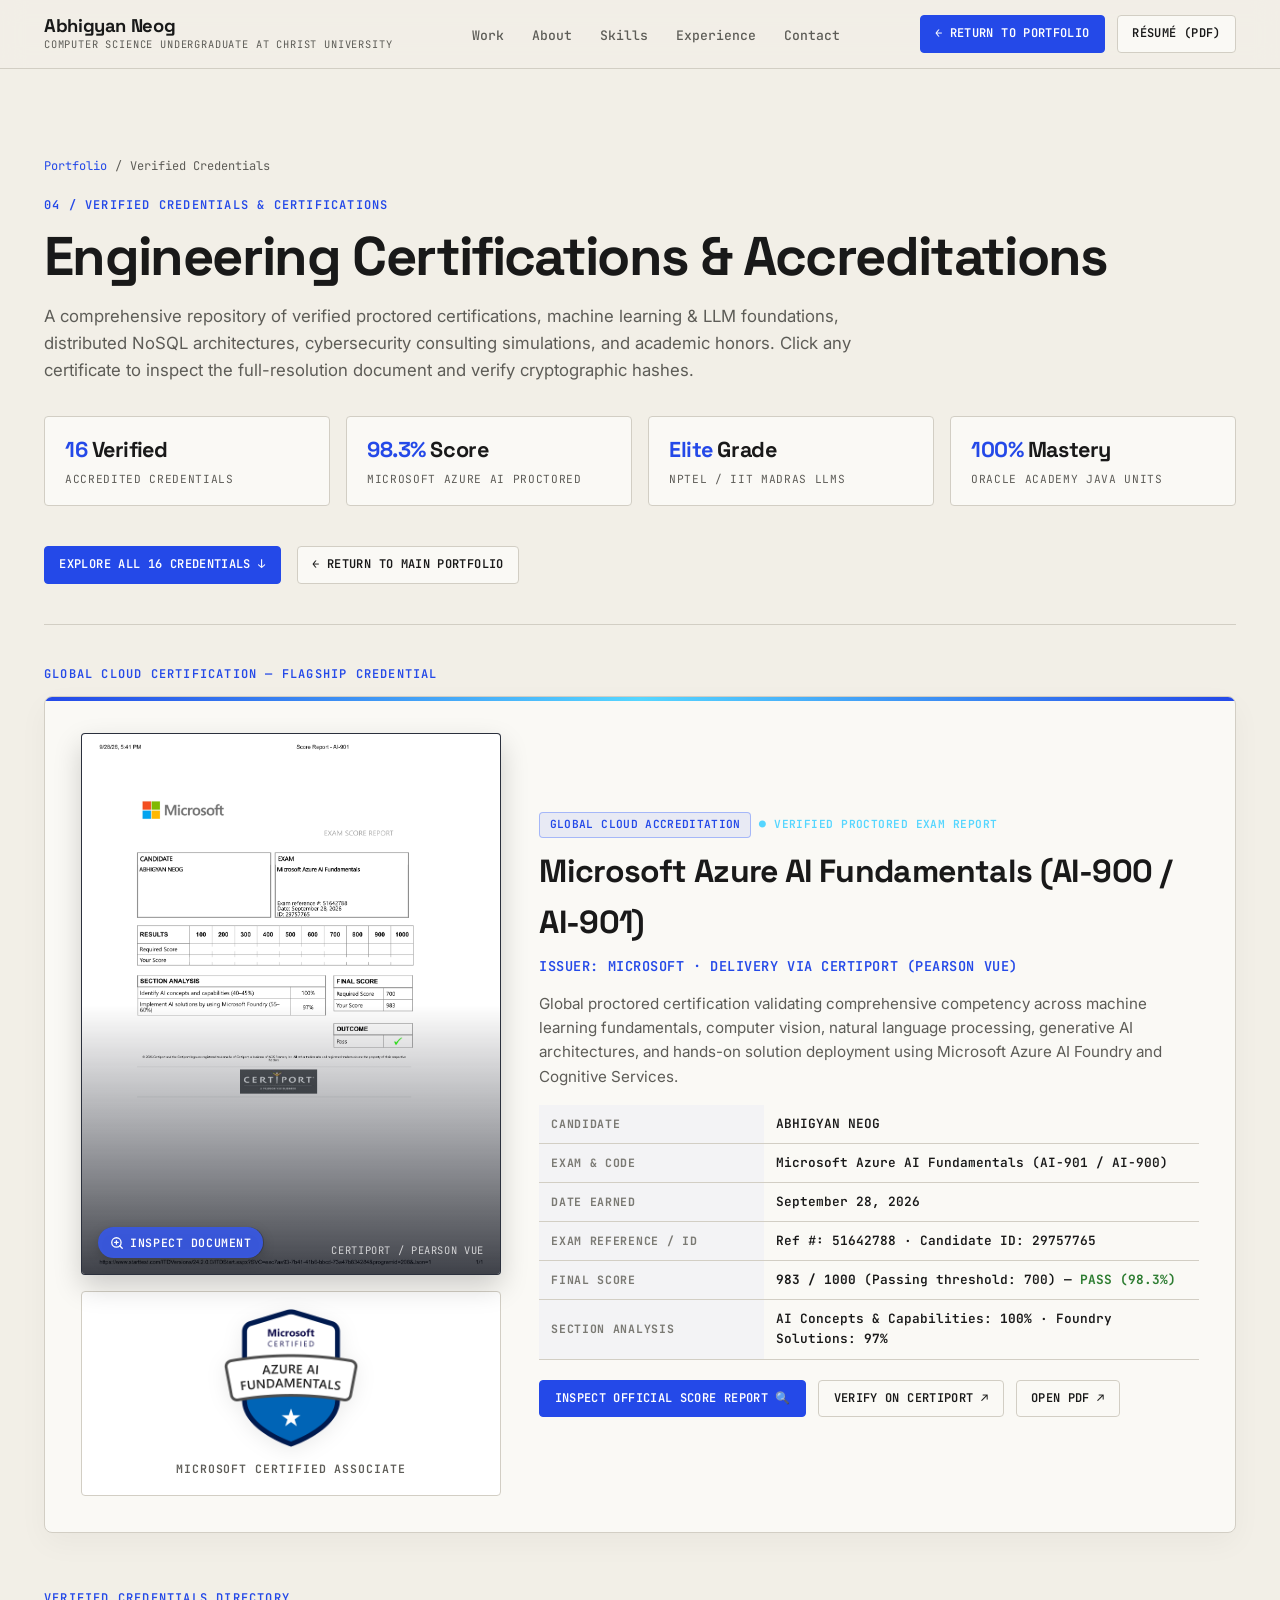
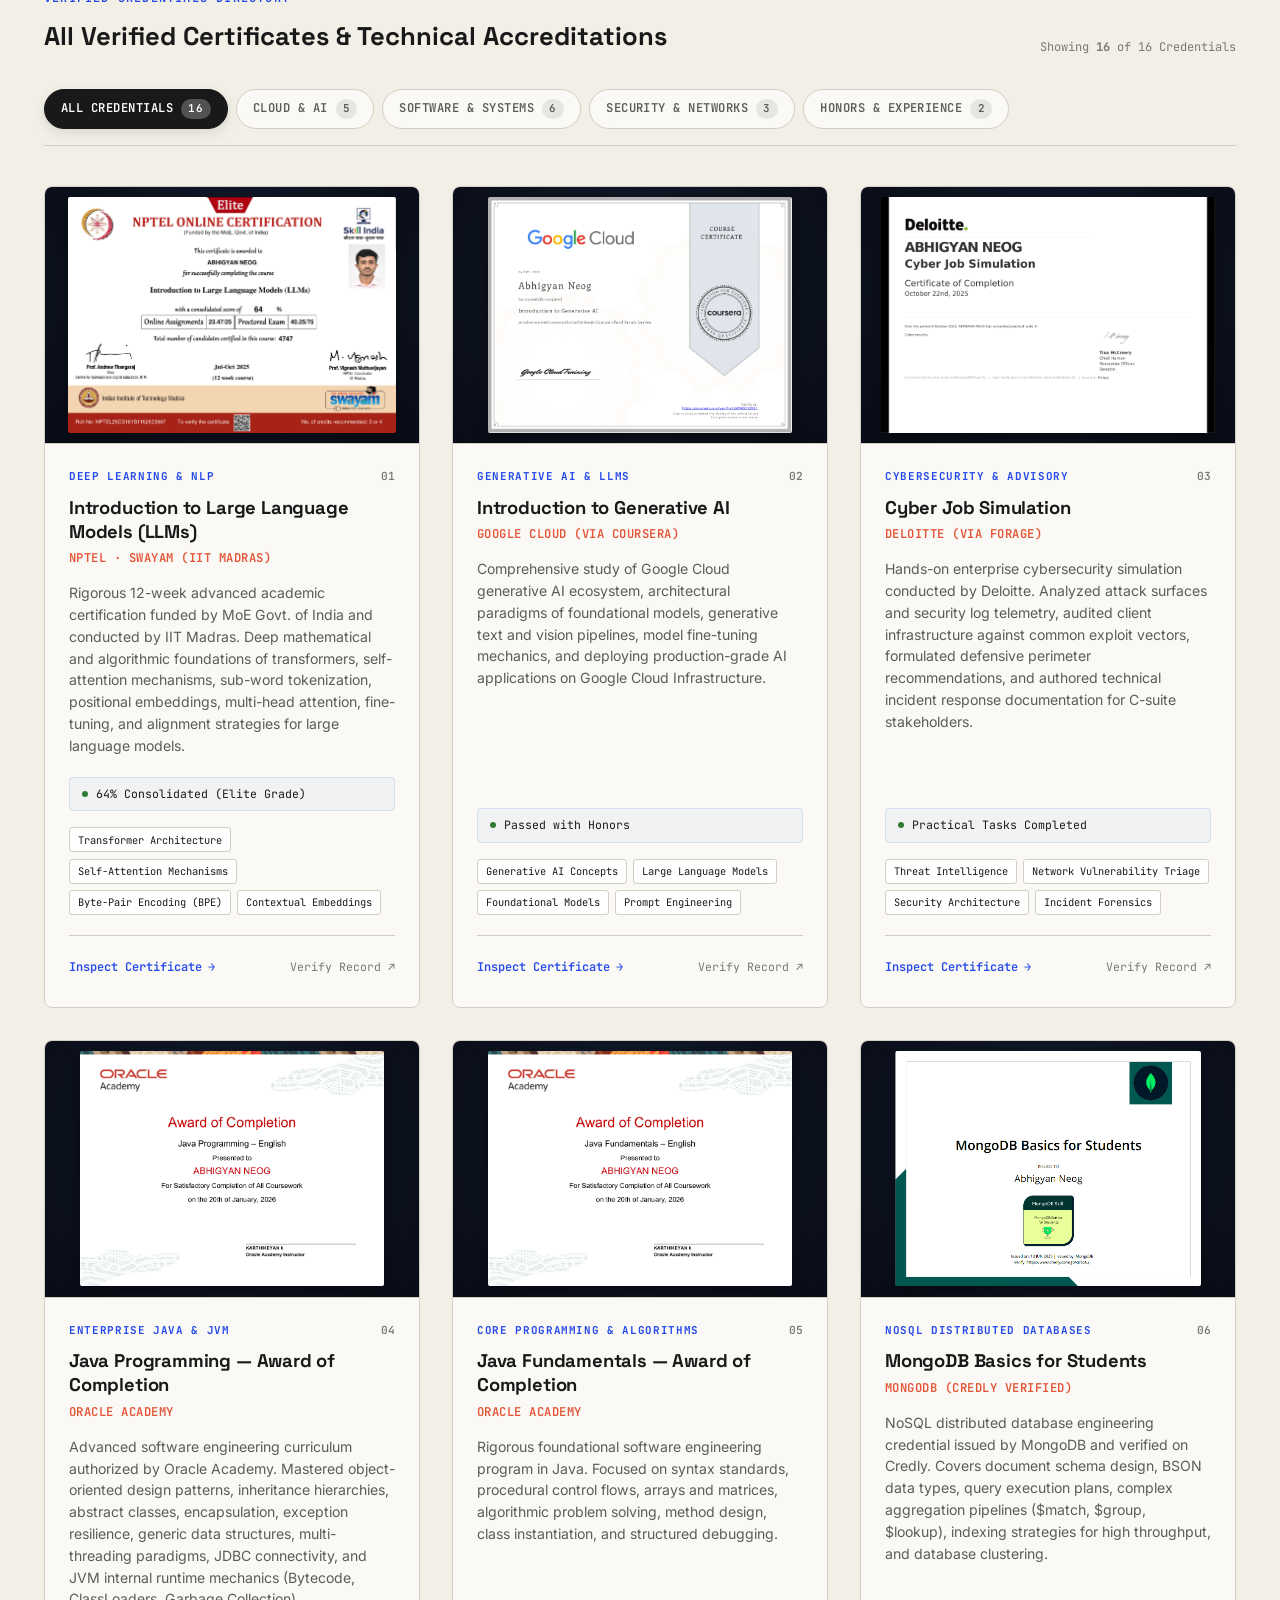
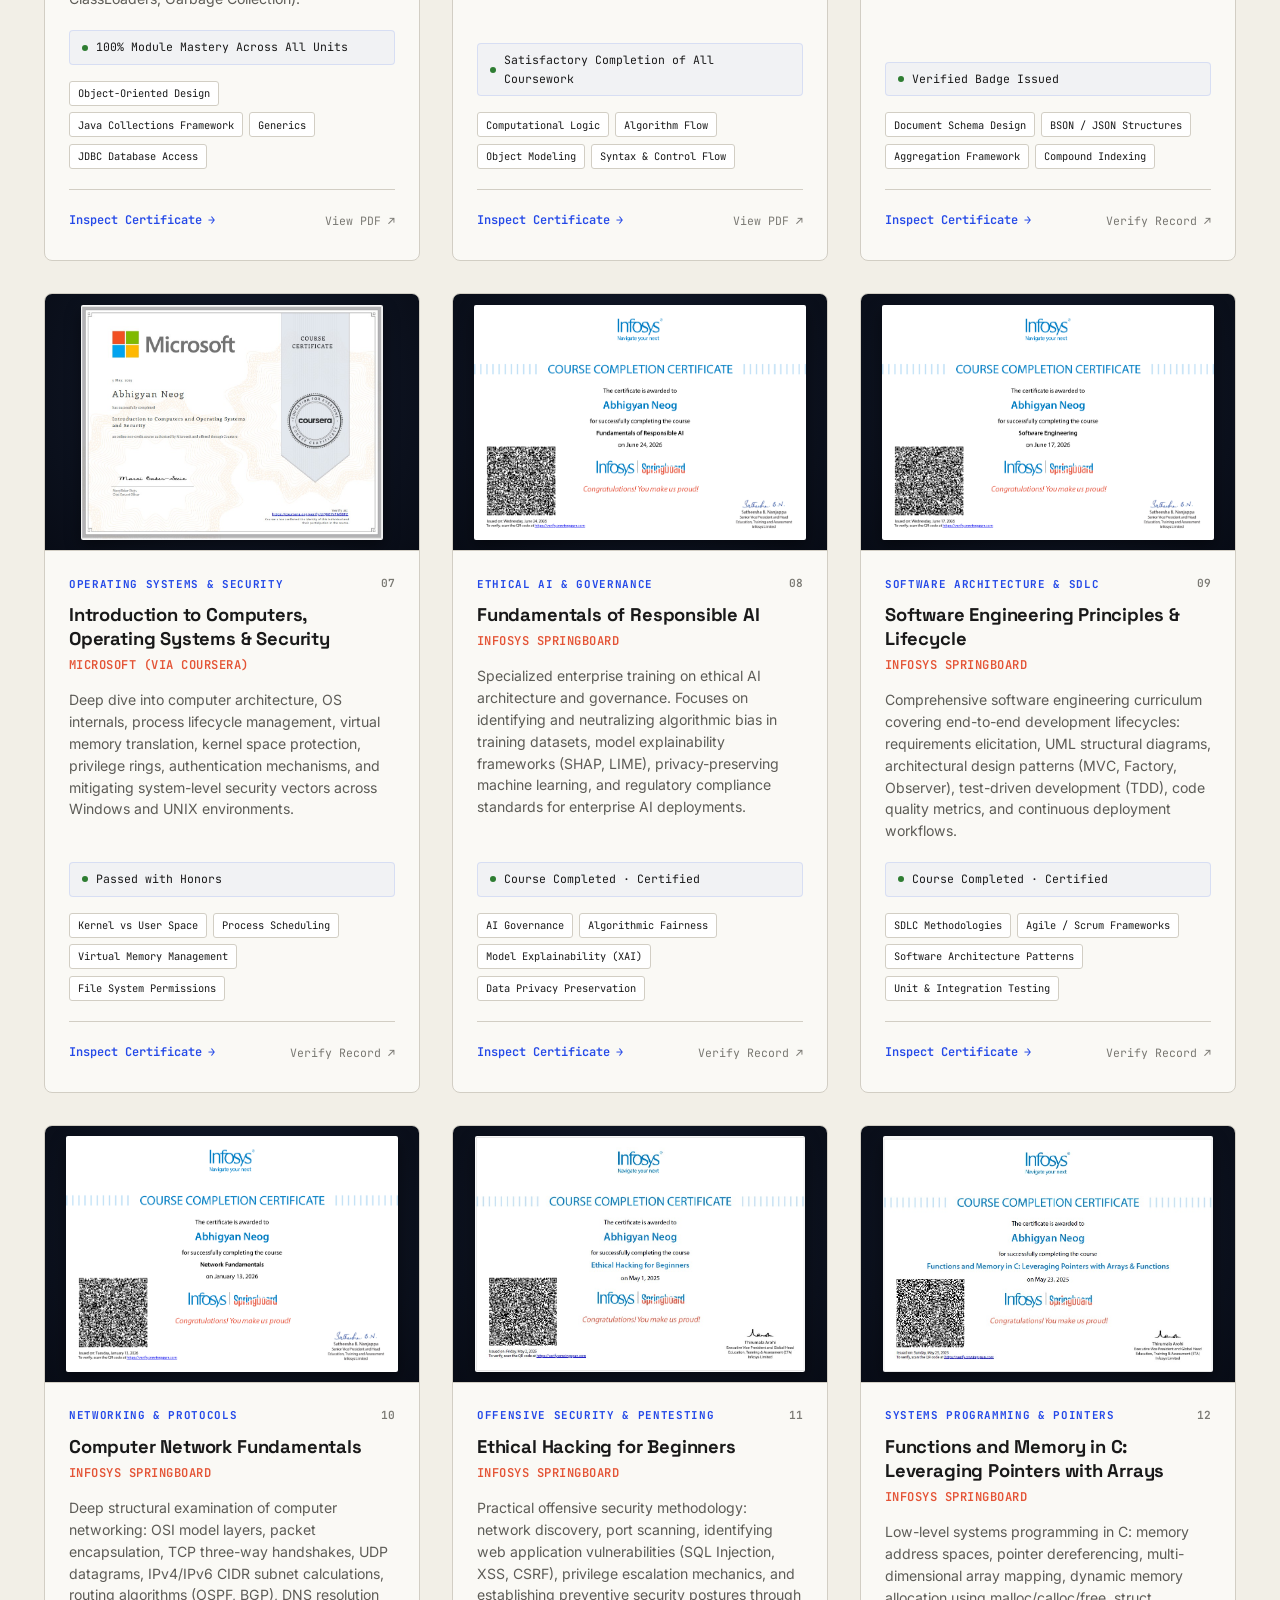
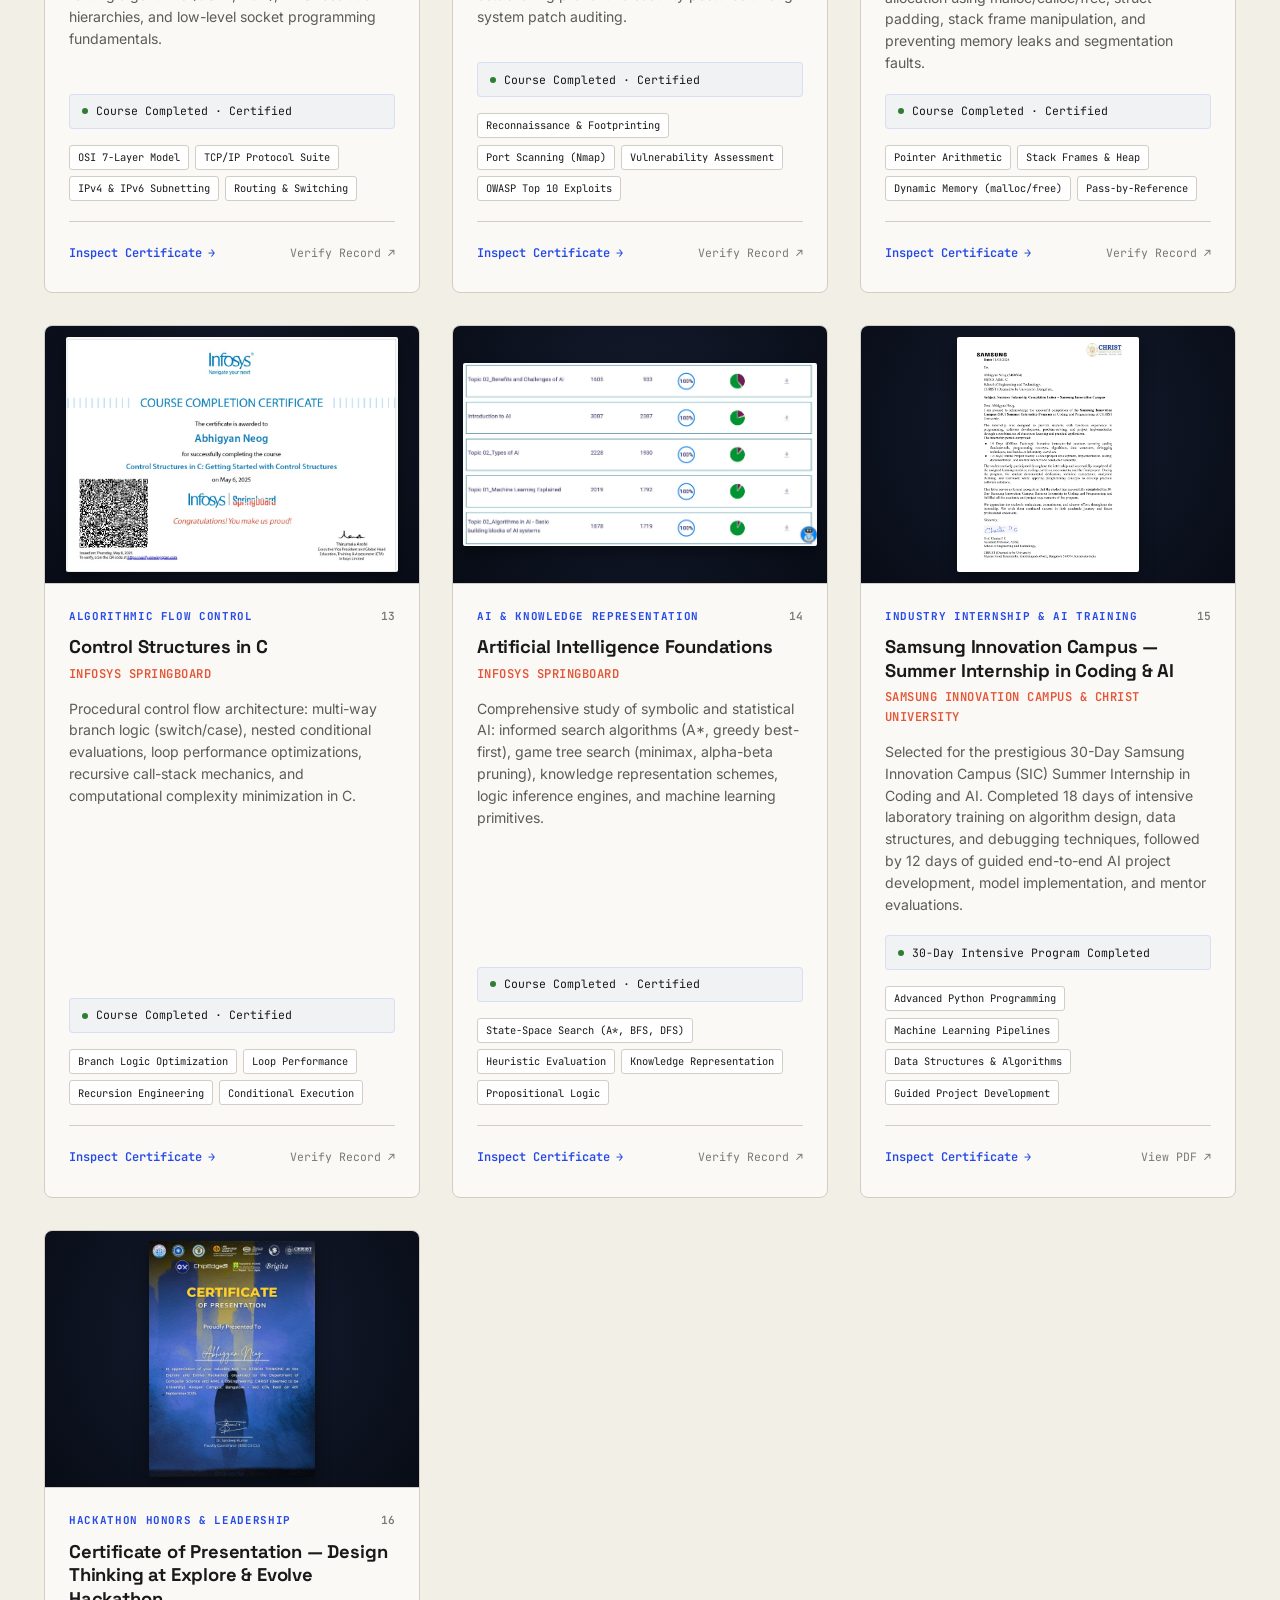
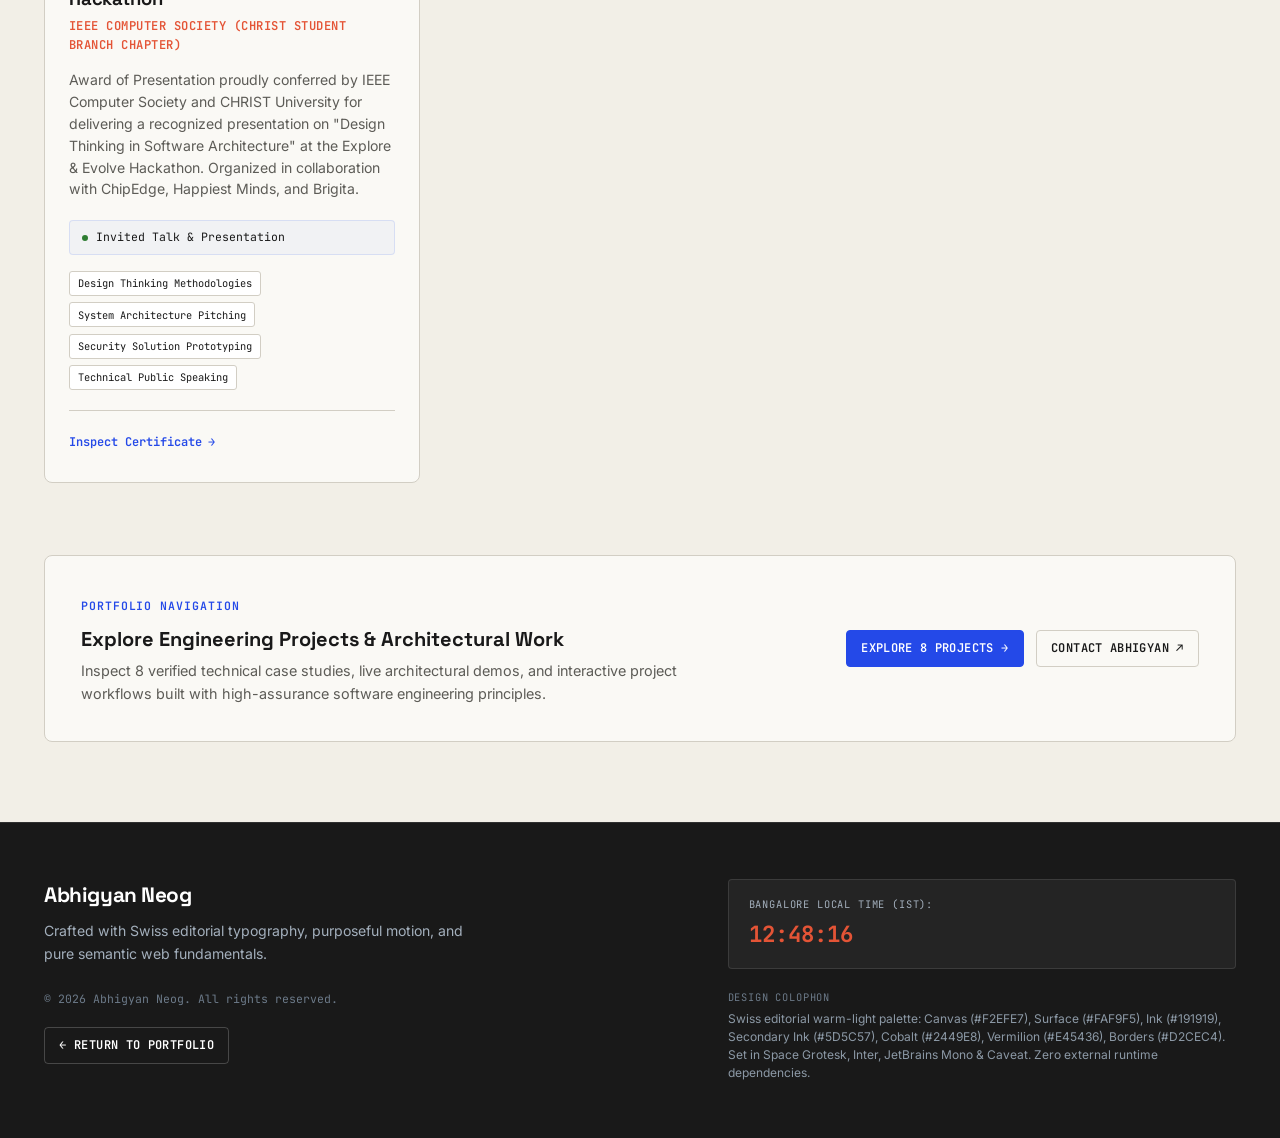
==== commit 580c8b1e: "first comit" ====
--- a/certifications.html
+++ b/certifications.html
@@ -20,7 +20,7 @@
     rel="stylesheet">
 
   <!-- Portfolio Stylesheet -->
-  <link rel="stylesheet" href="styles.css">
+  <link rel="stylesheet" href="styles.css?v=2.9">
 
   <style>
     /* Dedicated Page Layout Styles */
@@ -142,6 +142,26 @@
       flex-wrap: wrap;
       gap: 1.5rem;
     }
+
+    @media (max-width: 680px) {
+      .cert-header-return-btn {
+        display: none;
+      }
+      .cert-hero-section {
+        padding-bottom: 1.75rem;
+        margin-bottom: 1.75rem;
+      }
+      .cert-return-banner {
+        padding: 1.5rem 1rem;
+        flex-direction: column;
+        align-items: stretch;
+      }
+      .cert-return-banner .btn {
+        width: 100%;
+        justify-content: center;
+        text-align: center;
+      }
+    }
   </style>
 </head>
 
@@ -167,7 +187,7 @@
 
       <!-- Action Buttons -->
       <div class="header-actions">
-        <a href="index.html" class="btn btn-primary btn-sm magnetic-target">
+        <a href="index.html" class="btn btn-primary btn-sm magnetic-target cert-header-return-btn">
           ← Return to Portfolio
         </a>
         <a href="assets/resume/resume.pdf" class="btn btn-secondary btn-sm magnetic-target"
--- a/styles.css
+++ b/styles.css
@@ -75,6 +75,9 @@
   scroll-behavior: smooth;
   scroll-padding-top: 5.5rem;
   -webkit-text-size-adjust: 100%;
+  overflow-x: hidden;
+  max-width: 100vw;
+  width: 100%;
 }
 
 body {
@@ -87,6 +90,8 @@
   -webkit-font-smoothing: antialiased;
   -moz-osx-font-smoothing: grayscale;
   overflow-x: hidden;
+  max-width: 100vw;
+  width: 100%;
   position: relative;
 }
 
@@ -3390,21 +3395,211 @@
     display: flex;
   }
 
+  /* Project Card Container & Layout */
   .project-card {
     padding: 1.35rem 1.15rem;
+    max-width: 100%;
+    box-sizing: border-box;
+    min-width: 0;
+    overflow: hidden;
+  }
+
+  .project-card-header {
+    flex-direction: column;
+    align-items: flex-start;
+    gap: 0.5rem;
+    margin-bottom: 1.25rem;
+    padding-bottom: 0.75rem;
+  }
+
+  .card-meta-left,
+  .card-meta-right {
+    display: flex;
+    flex-wrap: wrap;
+    align-items: center;
+    gap: 0.45rem;
+    max-width: 100%;
+  }
+
+  .project-badge,
+  .project-status {
+    white-space: normal;
+    word-break: break-word;
+    overflow-wrap: break-word;
+    font-size: 0.65rem;
+    line-height: 1.3;
+    max-width: 100%;
   }
 
   .project-title {
-    font-size: 1.65rem;
+    font-size: clamp(1.25rem, 5.2vw, 1.6rem);
+    line-height: 1.2;
+    word-break: break-word;
+    overflow-wrap: break-word;
+    margin-bottom: 0.35rem;
   }
 
   .project-subtitle {
-    font-size: 0.9rem;
+    font-size: clamp(0.82rem, 3.6vw, 0.92rem);
+    line-height: 1.4;
+    word-break: break-word;
+    overflow-wrap: break-word;
+    margin-bottom: 1rem;
+  }
+
+  .project-description {
+    font-size: clamp(0.82rem, 3.4vw, 0.9rem);
+    line-height: 1.55;
+    word-break: break-word;
+    overflow-wrap: break-word;
+    margin-bottom: 1.15rem;
+  }
+
+  /* Individual Role & Team Context Callout */
+  .individual-role-callout {
+    padding: 0.75rem 0.85rem;
+    margin-bottom: 1.25rem;
+    max-width: 100%;
+    box-sizing: border-box;
+  }
+
+  .role-badge {
+    font-size: 0.65rem;
+    word-break: break-word;
+  }
+
+  .role-desc {
+    font-size: 0.8rem;
     line-height: 1.45;
-  }
-
+    word-break: break-word;
+    overflow-wrap: break-word;
+  }
+
+  /* Highlights Box */
+  .project-highlights-box {
+    padding: 0.85rem 0.75rem;
+    margin-bottom: 1.25rem;
+    max-width: 100%;
+    box-sizing: border-box;
+  }
+
+  .highlights-title {
+    font-size: 0.65rem;
+    letter-spacing: 0.06em;
+    margin-bottom: 0.5rem;
+    word-break: break-word;
+  }
+
+  .highlights-list li {
+    font-size: 0.8rem;
+    line-height: 1.45;
+    padding-left: 1rem;
+    word-break: break-word;
+    overflow-wrap: break-word;
+  }
+
+  .project-tags {
+    gap: 0.35rem;
+    margin-bottom: 1.25rem;
+  }
+
+  .tag {
+    font-size: 0.68rem;
+    padding: 0.15rem 0.45rem;
+    word-break: break-word;
+    max-width: 100%;
+  }
+
+  .project-actions {
+    flex-direction: column;
+    width: 100%;
+    gap: 0.65rem;
+  }
+
+  .project-actions .btn {
+    width: 100%;
+    justify-content: center;
+    text-align: center;
+  }
+
+  .project-preview-tabs {
+    max-width: 100%;
+    overflow-x: auto;
+    -webkit-overflow-scrolling: touch;
+    padding: 0.35rem 0.5rem;
+  }
+
+  .preview-tab-btn {
+    font-size: 0.68rem;
+    padding: 0.28rem 0.6rem;
+  }
+
+  .preview-frame {
+    border-radius: 4px;
+    max-width: 100%;
+  }
+
+  .preview-browser-bar {
+    padding: 0.4rem 0.65rem;
+    gap: 0.35rem;
+  }
+
+  .preview-frame-title {
+    font-size: 0.68rem;
+    max-width: calc(100% - 35px);
+    overflow: hidden;
+    text-overflow: ellipsis;
+    white-space: nowrap;
+  }
+
+  .project-inline-video {
+    height: 220px;
+  }
+
+  .project-bg-number {
+    font-size: clamp(3.5rem, 13vw, 5.5rem);
+    top: -0.8rem;
+    right: 0.8rem;
+  }
+
+  /* Grid Layouts & Case Studies */
   .case-study-cards-grid {
     grid-template-columns: 1fr;
+  }
+
+  .quick-card-title {
+    font-size: clamp(1.15rem, 4.5vw, 1.35rem);
+    word-break: break-word;
+    overflow-wrap: break-word;
+  }
+
+  .quick-card-excerpt {
+    font-size: 0.82rem;
+    word-break: break-word;
+    overflow-wrap: break-word;
+  }
+
+  .quick-card-link {
+    font-size: 0.72rem;
+    flex-wrap: wrap;
+    word-break: break-word;
+    overflow-wrap: break-word;
+  }
+
+  /* Skills & Experience */
+  .skill-list li {
+    flex-wrap: wrap;
+    gap: 0.25rem;
+  }
+
+  .skill-name {
+    word-break: break-word;
+    font-size: 0.88rem;
+  }
+
+  .skill-context {
+    word-break: break-word;
+    font-size: 0.72rem;
   }
 
   .timeline-entry {
@@ -3413,20 +3608,106 @@
     padding: 1.5rem;
   }
 
+  .timeline-title {
+    font-size: clamp(1.1rem, 4.2vw, 1.3rem);
+    word-break: break-word;
+    overflow-wrap: break-word;
+  }
+
+  .timeline-desc {
+    font-size: 0.85rem;
+    word-break: break-word;
+    overflow-wrap: break-word;
+  }
+
+  /* Contact Section */
   .contact-editorial-box {
     padding: 1.75rem;
   }
 
+  .channel-val.email-link {
+    font-size: clamp(0.92rem, 4.2vw, 1.25rem);
+    word-break: break-all;
+    overflow-wrap: anywhere;
+  }
+
+  .channel-val {
+    word-break: break-word;
+    overflow-wrap: break-word;
+  }
+
   .editorial-form {
     padding: 1.25rem;
   }
 
-  .drawer-body {
-    padding: 1.5rem 1.25rem;
-  }
-
+  /* Case Study Slide-out Drawer */
   .case-study-drawer {
     max-width: 100%;
+    width: 100%;
+  }
+
+  .drawer-header {
+    padding: 1.15rem 1rem;
+  }
+
+  .drawer-body {
+    padding: 1.35rem 1rem;
+  }
+
+  .drawer-footer {
+    padding: 1rem;
+    flex-direction: column;
+    align-items: stretch;
+    gap: 0.65rem;
+  }
+
+  .drawer-footer .btn {
+    width: 100%;
+    justify-content: center;
+    text-align: center;
+  }
+
+  .drawer-title-large {
+    font-size: clamp(1.3rem, 5.5vw, 1.75rem);
+    word-break: break-word;
+    overflow-wrap: break-word;
+  }
+
+  .drawer-sub-large {
+    font-size: clamp(0.85rem, 3.8vw, 0.98rem);
+    word-break: break-word;
+    overflow-wrap: break-word;
+    margin-bottom: 1.25rem;
+  }
+
+  .drawer-section-heading {
+    font-size: 1.05rem;
+    margin-top: 1.5rem;
+    word-break: break-word;
+  }
+
+  .drawer-p {
+    font-size: 0.88rem;
+    line-height: 1.6;
+    word-break: break-word;
+    overflow-wrap: break-word;
+  }
+
+  .drawer-code-block {
+    font-size: 0.72rem;
+    padding: 0.75rem 0.65rem;
+    overflow-x: auto;
+    -webkit-overflow-scrolling: touch;
+    max-width: 100%;
+    box-sizing: border-box;
+  }
+
+  .drawer-metrics-table {
+    font-size: 0.75rem;
+    display: block;
+    overflow-x: auto;
+    max-width: 100%;
+    -webkit-overflow-scrolling: touch;
   }
 
   .hero-title {
@@ -3468,6 +3749,123 @@
 
   #header-cert-btn {
     display: none;
+  }
+
+  .plate-top-bar {
+    flex-wrap: wrap;
+    gap: 0.45rem;
+    padding: 0.6rem 0.85rem;
+  }
+
+  .plate-sih-badge {
+    margin-left: 0;
+  }
+}
+
+@media (max-width: 480px) {
+  :root {
+    --section-pad-y: 3.5rem;
+    --section-pad-x: 1rem;
+  }
+
+  .header-inner {
+    height: 3.75rem;
+  }
+
+  .brand-name {
+    font-size: 1.05rem;
+  }
+
+  #header-resume-btn {
+    font-size: 0.7rem;
+    padding: 0.35rem 0.6rem;
+    gap: 0.35rem;
+  }
+
+  #header-resume-btn svg {
+    width: 12px;
+    height: 12px;
+  }
+
+  .project-card {
+    padding: 1.15rem 0.9rem;
+  }
+
+  .case-study-quick-card {
+    padding: 1.35rem 1rem !important;
+  }
+
+  .skill-category-card {
+    padding: 1.35rem 1rem !important;
+  }
+
+  .timeline-entry {
+    padding: 1.35rem 1rem !important;
+  }
+
+  .contact-editorial-box {
+    padding: 1.35rem 1rem;
+  }
+
+  .editorial-form {
+    padding: 1rem 0.85rem;
+  }
+
+  .form-input,
+  .form-textarea,
+  .form-select {
+    padding: 0.65rem 0.75rem;
+    font-size: 0.88rem;
+    max-width: 100%;
+    box-sizing: border-box;
+  }
+
+  .cert-flagship-card {
+    padding: 1.35rem 1rem;
+  }
+
+  .cert-modal-stage {
+    padding: 1rem 0.75rem;
+  }
+
+  .cert-modal-drawer {
+    padding: 1.25rem 0.85rem;
+  }
+}
+
+@media (max-width: 375px) {
+  :root {
+    --section-pad-x: 0.85rem;
+  }
+
+  .project-card {
+    padding: 1rem 0.75rem;
+  }
+
+  .case-study-quick-card {
+    padding: 1.15rem 0.8rem !important;
+  }
+
+  .skill-category-card {
+    padding: 1.15rem 0.8rem !important;
+  }
+
+  .timeline-entry {
+    padding: 1.15rem 0.8rem !important;
+  }
+
+  .plate-top-bar {
+    padding: 0.5rem 0.65rem;
+    font-size: 0.64rem;
+  }
+
+  .plate-tag-name {
+    font-size: 0.64rem;
+  }
+
+  #header-resume-btn {
+    font-size: 0.68rem;
+    padding: 0.3rem 0.5rem;
   }
 }
 
@@ -3586,9 +3984,25 @@
 
 @media (max-width: 768px) {
   .studio-orbital-backdrop {
-    width: 440px;
-    height: 440px;
-    top: 42%;
+    width: min(84vw, 350px);
+    height: min(84vw, 350px);
+    top: 43%;
+  }
+}
+
+@media (max-width: 430px) {
+  .studio-orbital-backdrop {
+    width: min(82vw, 300px);
+    height: min(82vw, 300px);
+    top: 43%;
+  }
+}
+
+@media (max-width: 375px) {
+  .studio-orbital-backdrop {
+    width: min(80vw, 260px);
+    height: min(80vw, 260px);
+    top: 43%;
   }
 }
 
@@ -3763,8 +4177,46 @@
 }
 
 @media (max-width: 768px) {
+  .intro-viewport-3d {
+    perspective: 1100px;
+    overflow: hidden;
+    max-width: 100vw;
+  }
   .laptop-rig {
-    --laptop-scale: 0.54;
+    --laptop-scale: 0.52;
+  }
+}
+
+@media (max-width: 480px) {
+  .intro-viewport-3d {
+    perspective: 1050px;
+  }
+  .laptop-rig {
+    --laptop-scale: 0.44;
+  }
+}
+
+@media (max-width: 430px) {
+  .laptop-rig {
+    --laptop-scale: 0.40;
+  }
+}
+
+@media (max-width: 390px) {
+  .laptop-rig {
+    --laptop-scale: 0.36;
+  }
+}
+
+@media (max-width: 360px) {
+  .laptop-rig {
+    --laptop-scale: 0.33;
+  }
+}
+
+@media (max-height: 600px) and (max-width: 768px) {
+  .laptop-rig {
+    --laptop-scale: 0.30;
   }
 }
 
@@ -5886,8 +6338,8 @@
   }
 
   .intro-controls {
-    top: 1rem;
-    right: 1rem;
+    top: max(1rem, env(safe-area-inset-top));
+    right: max(1rem, env(safe-area-inset-right));
   }
 
   .intro-skip-btn {
@@ -5895,9 +6347,6 @@
     font-size: 0.7rem;
   }
 
-  .laptop-rig {
-    --laptop-scale: 0.58;
-  }
 
   .welcome-telemetry-hud {
     display: none;
